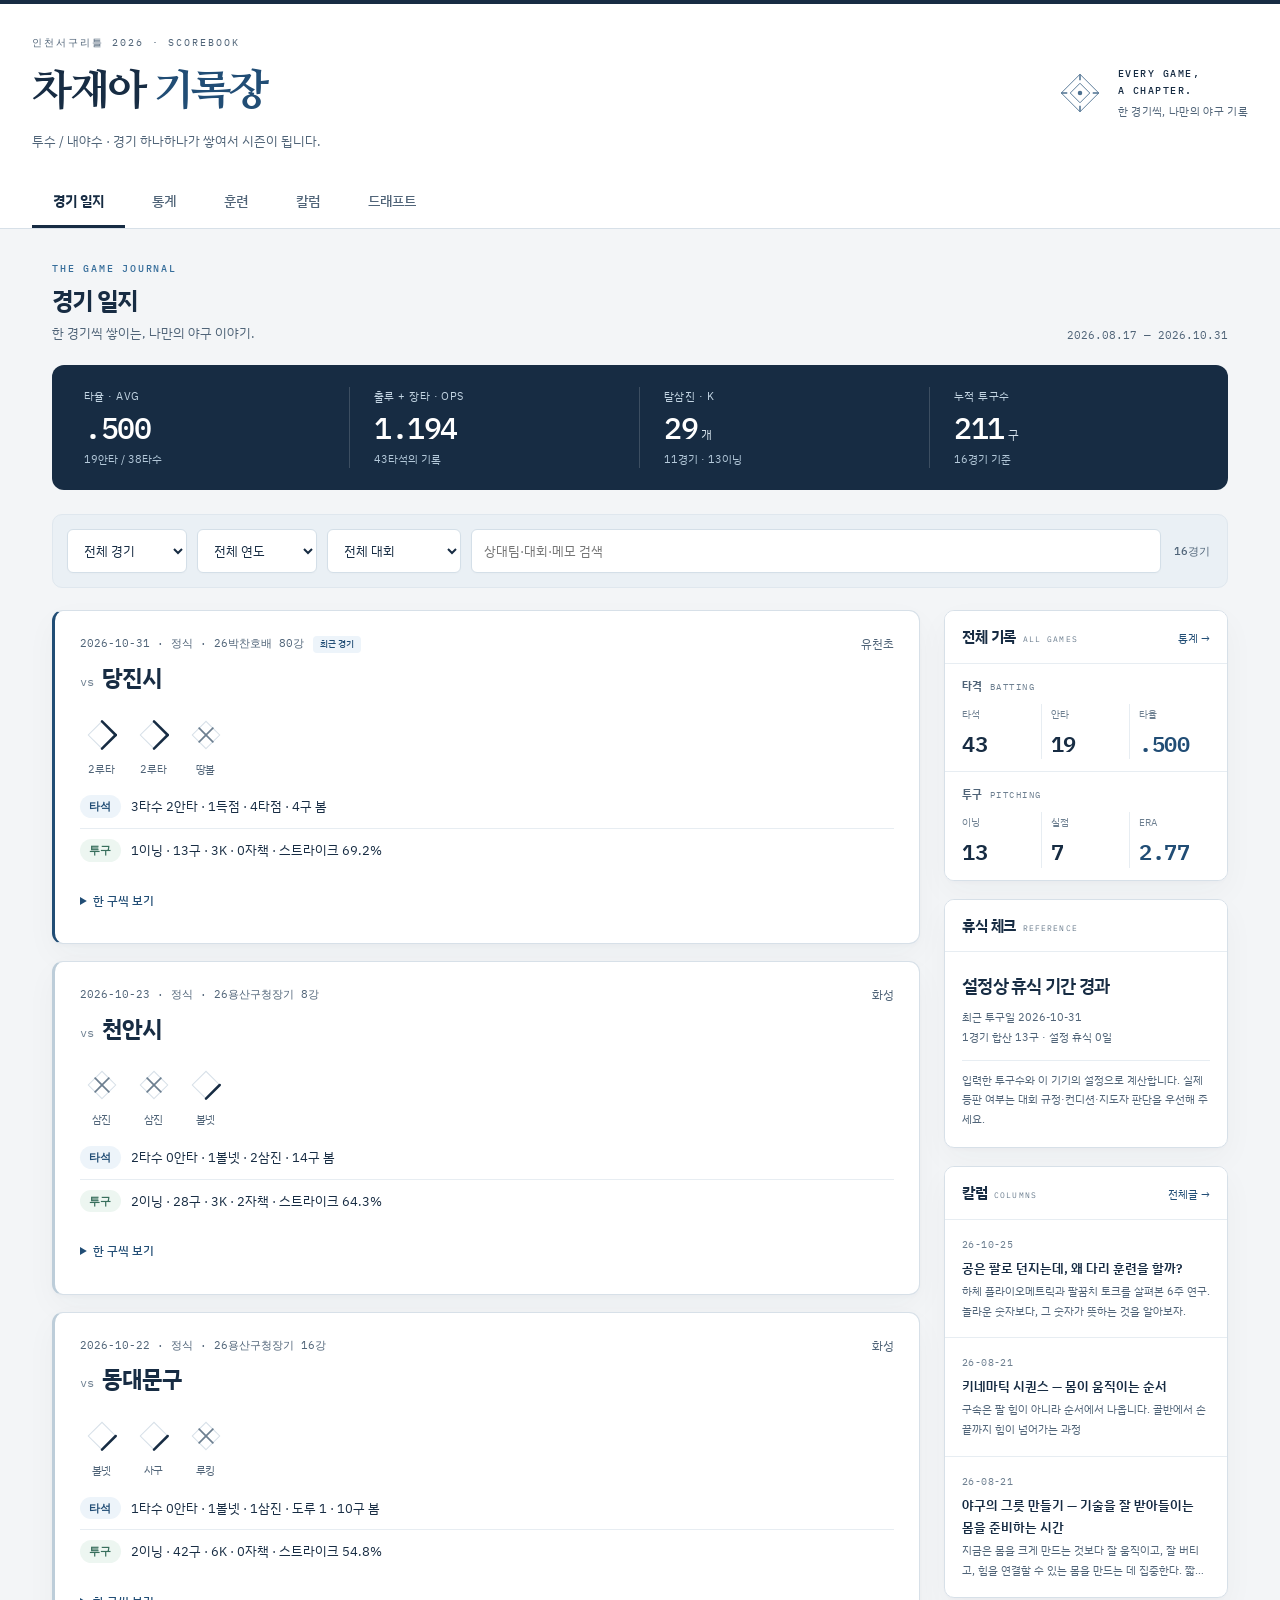
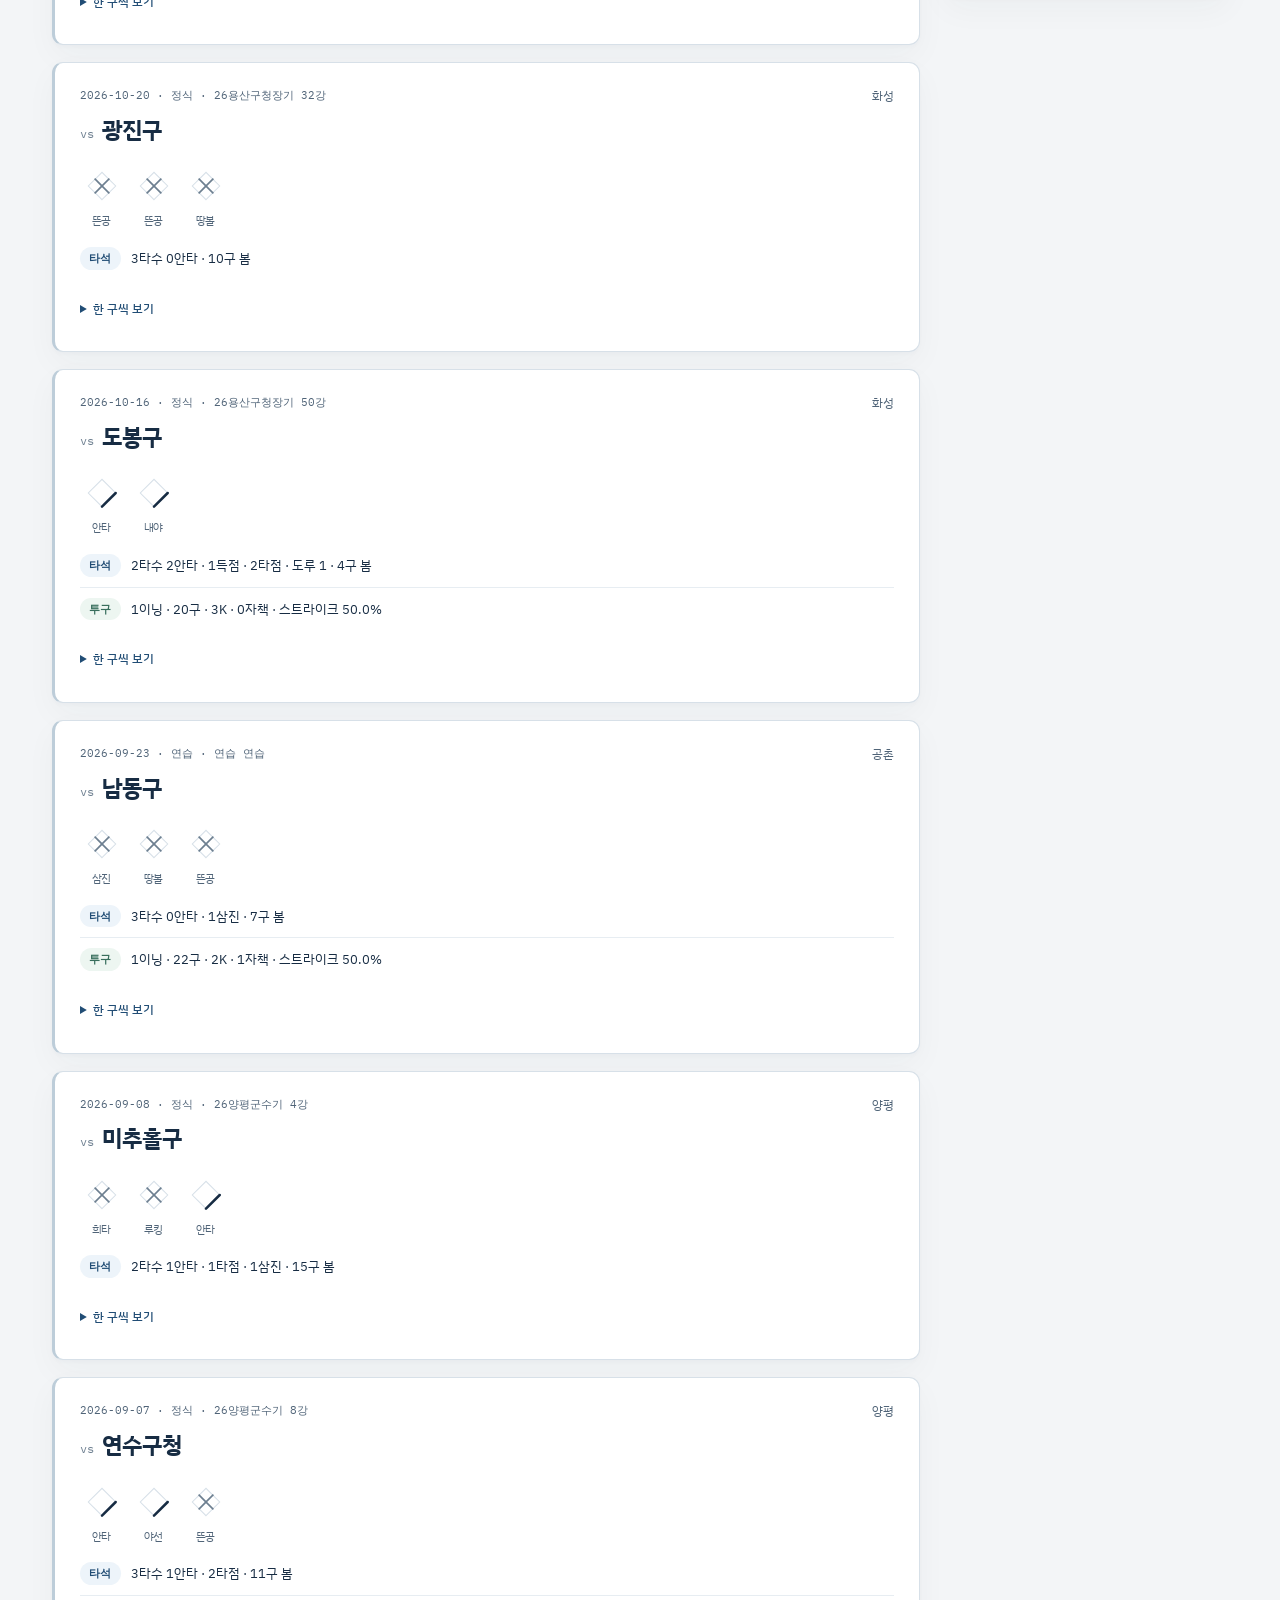
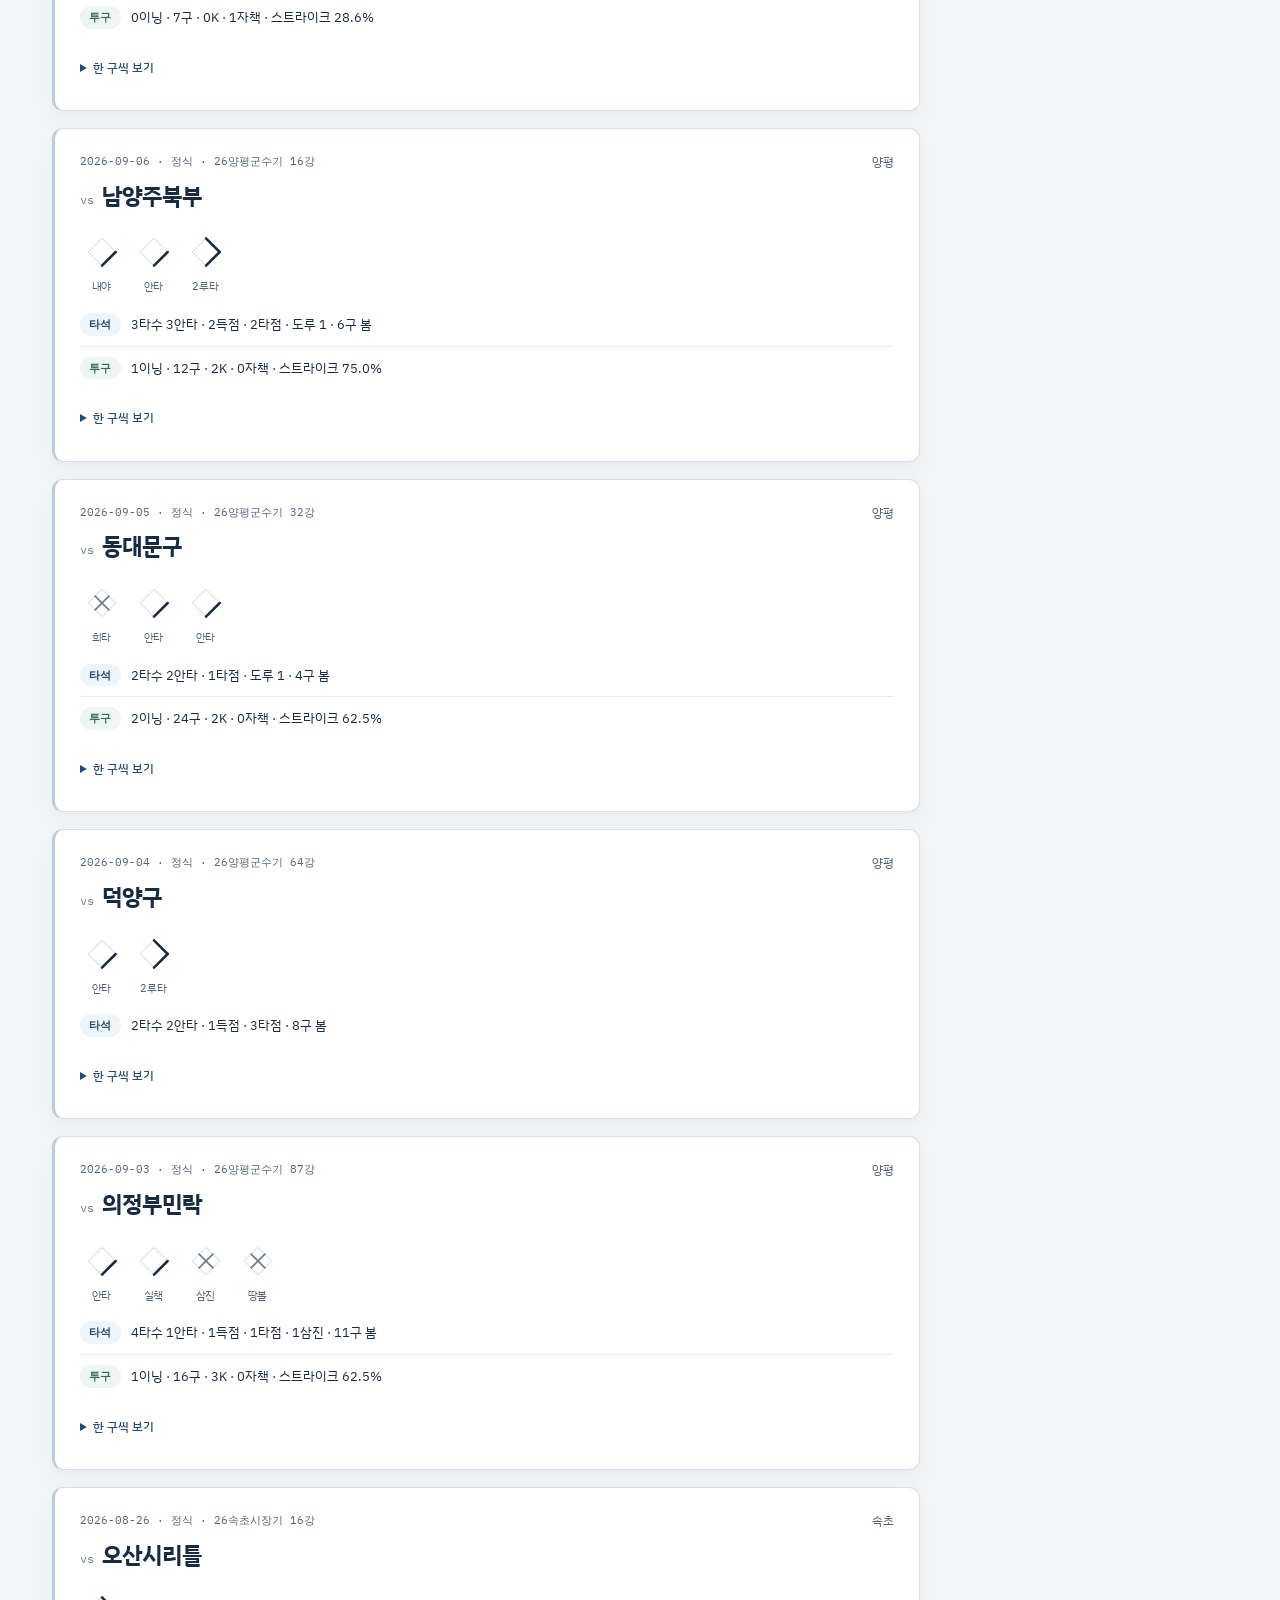
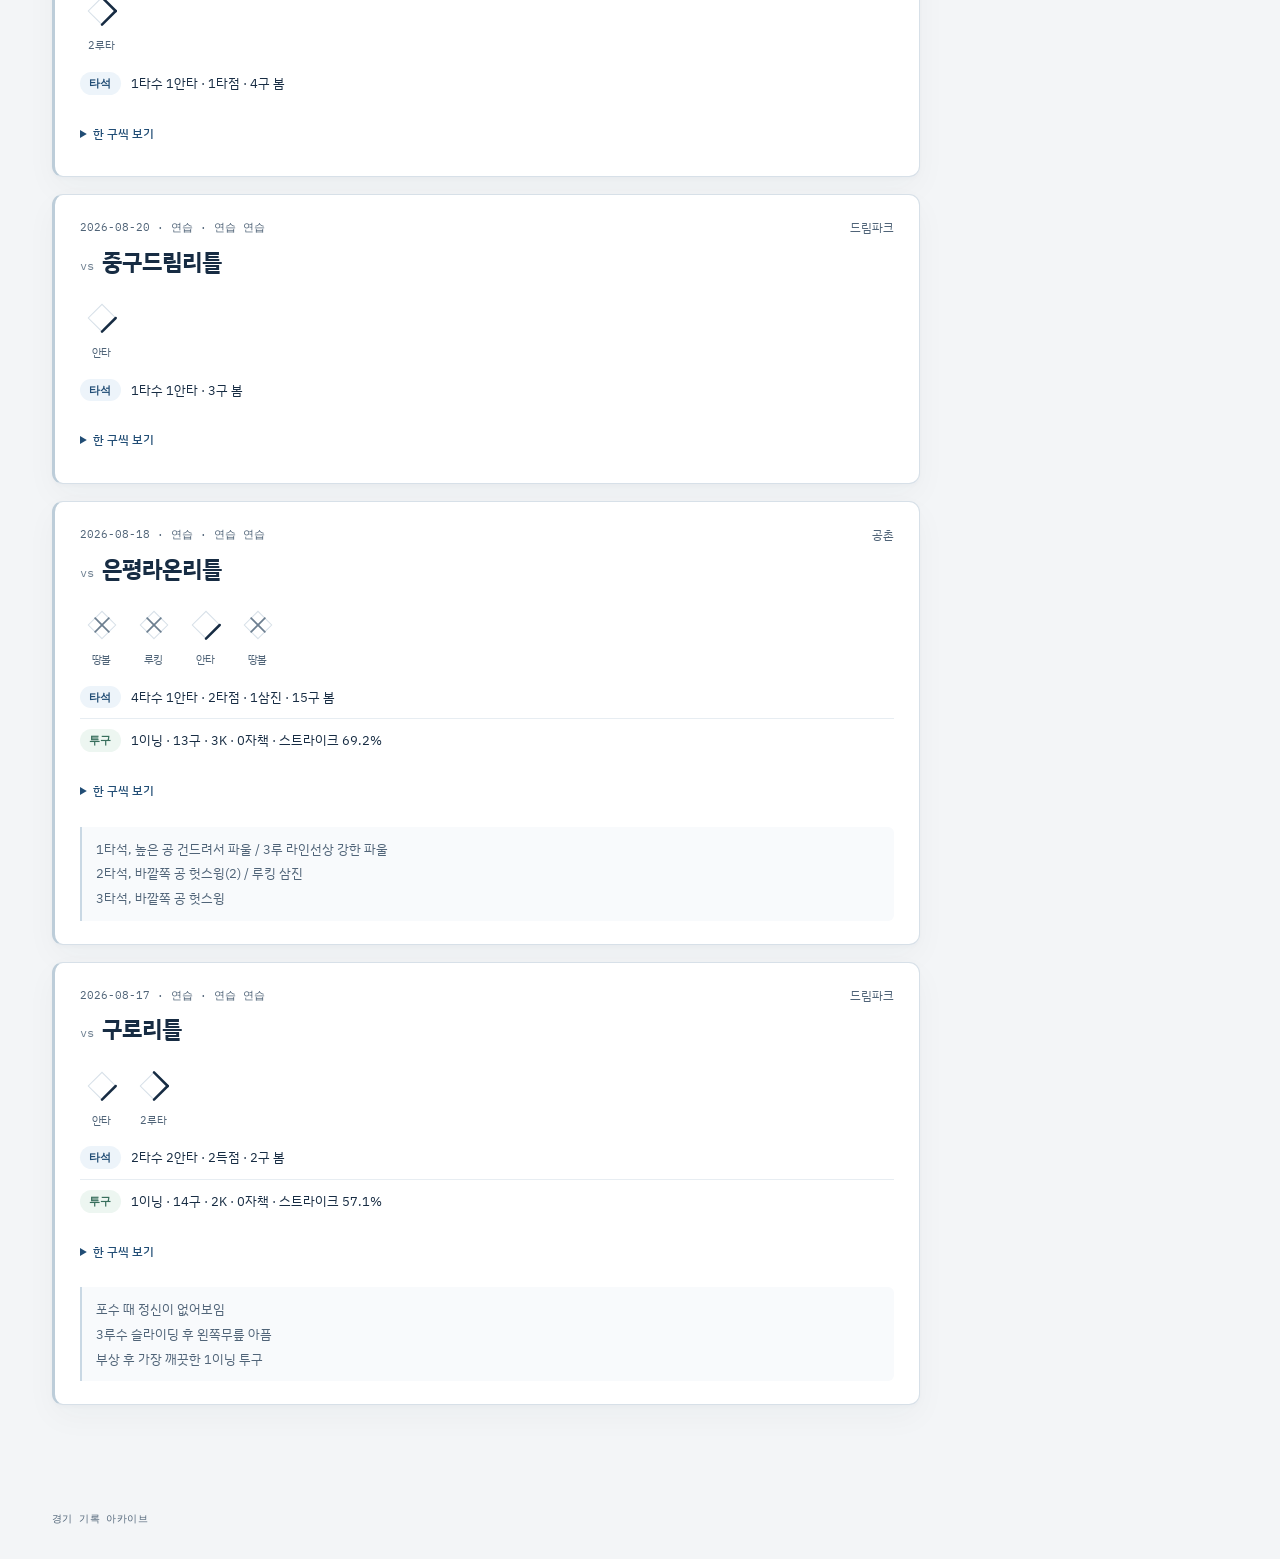
==== index.html @ 838a998a "Refine journal readability and correct baseball statistics Preserve existing records, domain, public" ====
<!DOCTYPE html>
<html lang="ko">
<head>
<meta name="robots" content="noindex, nofollow">
<meta charset="UTF-8">
<meta name="viewport" content="width=device-width, initial-scale=1">
<title>야구 기록장</title>
<link rel="preconnect" href="https://fonts.googleapis.com">
<link rel="preconnect" href="https://fonts.gstatic.com" crossorigin>
<link href="https://fonts.googleapis.com/css2?family=IBM+Plex+Mono:wght@400;500;600&family=IBM+Plex+Sans+KR:wght@300;400;500;600;700&family=Nanum+Myeongjo:wght@700;800&display=swap" rel="stylesheet">
<style>
:root{
  --paper:#EAEEF3;
  --card:#FFFFFF;
  --card-tint:#F6F8FB;
  --ink:#12253F;
  --ink-soft:#546679;
  --ink-faint:#8B9AAC;
  --rule:#C3CEDC;
  --rule-soft:#DFE6EE;
  --blue:#1D4E89;
  --blue-mid:#2E6FB7;
  --blue-soft:#E3ECF7;
  --sky:#4A90D9;
  --red:#B03A32;
  --red-soft:#F4E2E0;
  --field:#2F6B57;
  --field-soft:#E2EFEA;
  --amber:#9A6A12;
  --amber-soft:#F6EDDA;
  --shadow:0 1px 2px rgba(18,37,63,.05), 0 8px 24px rgba(18,37,63,.06);
  --mono:'IBM Plex Mono','SFMono-Regular',Consolas,monospace;
  --sans:'IBM Plex Sans KR',-apple-system,BlinkMacSystemFont,'Malgun Gothic',sans-serif;
  --serif:'Nanum Myeongjo',Georgia,serif;
}
*{box-sizing:border-box}
html,body{margin:0;padding:0}
body{
  background:var(--paper);
  background-image:linear-gradient(rgba(29,78,137,.05) 1px,transparent 1px),linear-gradient(90deg,rgba(29,78,137,.05) 1px,transparent 1px);
  background-size:30px 30px;
  color:var(--ink);
  font-family:var(--sans);
  font-size:15px;
  line-height:1.65;
  -webkit-text-size-adjust:100%;
}
a{color:var(--red)}

header{border-bottom:1px solid var(--rule);background:var(--card);padding:24px 20px 0;box-shadow:0 1px 0 rgba(18,37,63,.04)}
header::before{content:'';position:absolute;left:0;right:0;top:0;height:3px;background:linear-gradient(90deg,var(--blue) 0%,var(--sky) 45%,var(--field) 100%)}
header{position:relative}
.hwrap{max-width:1180px;margin:0 auto}
.eyebrow{font-family:var(--mono);font-size:11px;letter-spacing:.22em;text-transform:uppercase;color:var(--ink-faint);margin-bottom:6px}
h1{font-family:var(--serif);font-weight:800;font-size:31px;line-height:1.15;margin:0 0 3px;letter-spacing:-.02em;color:var(--ink)}
h1 em{font-style:normal;color:var(--blue-mid)}
.sub{color:var(--ink-soft);font-size:13.5px;margin:0 0 16px}
.badge{display:inline-block;font-family:var(--mono);font-size:10px;letter-spacing:.12em;padding:3px 9px;border-radius:99px;vertical-align:middle;margin-left:9px;background:var(--blue-soft);color:var(--blue);border:1px solid #C2D6EC;text-transform:uppercase;font-weight:600}

nav{display:flex;overflow-x:auto;scrollbar-width:none;-ms-overflow-style:none}
nav::-webkit-scrollbar{display:none}
nav button{
  appearance:none;background:none;border:none;border-bottom:3px solid transparent;
  font-family:var(--sans);font-size:14px;font-weight:500;color:var(--ink-soft);
  padding:11px 15px;cursor:pointer;white-space:nowrap;display:flex;align-items:baseline;gap:7px;
}
nav button .n{font-family:var(--mono);font-size:10.5px;color:var(--ink-faint)}
nav button:hover{color:var(--ink)}
nav button.on{color:var(--blue);font-weight:700;border-bottom-color:var(--blue)}
nav button.on .n{color:var(--blue)}
nav button:focus-visible{outline:2px solid var(--blue-mid);outline-offset:-3px}

main{max-width:1180px;margin:0 auto;padding:24px 20px 90px}

.panel{display:none}
.panel.on{display:block;animation:fade .22s ease}
@keyframes fade{from{opacity:0;transform:translateY(4px)}to{opacity:1;transform:none}}
.card{background:var(--card);border:1px solid var(--rule);border-radius:3px;padding:18px 18px 20px;margin-bottom:16px;box-shadow:var(--shadow)}
.card>h2{
  font-family:var(--sans);font-size:11.5px;font-weight:700;letter-spacing:.16em;text-transform:uppercase;
  color:var(--blue);margin:0 0 15px;padding-bottom:10px;border-bottom:1px solid var(--rule-soft);
  display:flex;justify-content:space-between;align-items:center;gap:10px;flex-wrap:wrap;
}
.card>h2 .hint{font-weight:400;letter-spacing:0;text-transform:none;font-size:12px;color:var(--ink-faint)}
h3.sec{font-size:14px;font-weight:600;margin:24px 0 10px}
h3.sec:first-child{margin-top:0}
h3.sec .q{font-weight:400;font-size:12.5px;color:var(--ink-faint)}
.muted{color:var(--ink-soft)}
.tiny{font-size:12px}

.grid{display:grid;gap:12px}
.g2{grid-template-columns:repeat(2,1fr)}
.g3{grid-template-columns:repeat(3,1fr)}
.g4{grid-template-columns:repeat(4,1fr)}
label{display:block;font-size:11.5px;font-weight:500;color:var(--ink-soft);margin-bottom:4px;letter-spacing:.02em}
input,select,textarea{width:100%;min-width:0;font-family:var(--sans);font-size:14px;color:var(--ink);background:#fff;border:1px solid var(--rule);border-radius:2px;padding:7px 9px}
input[type=number]{font-family:var(--mono)}
textarea{resize:vertical;min-height:70px;line-height:1.6}
input:focus,select:focus,textarea:focus{outline:2px solid var(--blue-mid);outline-offset:-1px;border-color:var(--blue-mid)}
button.btn{appearance:none;font-family:var(--sans);font-size:13.5px;font-weight:600;background:var(--blue);color:#fff;border:1px solid var(--blue);border-radius:3px;padding:9px 18px;cursor:pointer;transition:background .15s}
button.btn:hover{background:#163C6B}
button.btn.ghost{background:transparent;color:var(--ink);border-color:var(--rule)}
button.btn.ghost:hover{background:var(--blue-soft);border-color:var(--blue-mid);color:var(--blue)}
button.btn.danger{background:var(--red);border-color:var(--red)}
button.btn.sm{padding:6px 12px;font-size:12.5px}
button.btn:focus-visible{outline:2px solid var(--blue-mid);outline-offset:2px}
.row-actions{display:flex;gap:9px;flex-wrap:wrap;align-items:center}
.xbtn{appearance:none;background:none;border:1px solid var(--rule);border-radius:2px;color:var(--ink-faint);font-family:var(--mono);font-size:14px;line-height:1;width:30px;height:30px;cursor:pointer;flex:none}
.xbtn:hover{color:var(--red);border-color:var(--red)}

.rowset{display:flex;flex-direction:column;gap:11px}
.blk{background:#fff;border:1px solid var(--rule-soft);border-left:3px solid var(--rule);border-radius:2px;padding:12px 13px 13px}
.blk .bhead{display:flex;justify-content:space-between;align-items:center;gap:10px;margin-bottom:9px}
.blk .idx{font-family:var(--mono);font-size:12px;color:var(--blue);font-weight:600}
.blk .cnt{font-family:var(--mono);font-size:13px;font-weight:600;color:var(--ink);text-align:right}
.blk .cnt small{font-weight:400;color:var(--ink-faint);font-size:11px}

.pad{display:flex;flex-wrap:wrap;gap:5px;margin:0 0 10px}
.pad button{
  appearance:none;font-family:var(--sans);font-size:12.5px;font-weight:600;cursor:pointer;
  border:1px solid var(--rule);background:#fff;color:var(--ink);border-radius:2px;padding:8px 10px;flex:1 1 auto;min-width:58px;
}
.pad button:hover{border-color:var(--ink)}
.pad button[data-p="B"]{color:var(--ink-soft)}
.pad button[data-p="X"]{color:var(--red);border-color:var(--red-soft)}
.pad button[data-p="H"]{color:var(--field)}
.pad button.undo{flex:0 0 auto;min-width:46px;color:var(--ink-faint);font-weight:400}
.seqline{display:flex;flex-wrap:wrap;gap:4px;min-height:26px;align-items:center;margin-bottom:10px}
.pchip{font-family:var(--mono);font-size:11px;font-weight:600;padding:3px 7px;border-radius:2px;background:var(--rule-soft);color:var(--ink-soft);white-space:nowrap}
.pchip.s{background:var(--ink);color:#fff}
.pchip.f{background:var(--amber-soft);color:var(--amber)}
.pchip.x{background:var(--red);color:#fff}
.pchip.h{background:var(--field);color:#fff}
.seqline .none{font-size:12px;color:var(--ink-faint)}

.dline{display:flex;flex-wrap:wrap;gap:5px;align-items:flex-start}
.dcell{text-align:center;width:40px}
.dcell .lbl{font-family:var(--mono);font-size:9.5px;color:var(--ink-soft);margin-top:1px;letter-spacing:-.02em}
svg.dia{display:block;margin:0 auto}

.statgrid{display:grid;grid-template-columns:repeat(auto-fit,minmax(106px,1fr));gap:1px;background:var(--rule-soft);border:1px solid var(--rule-soft)}
.stat{background:var(--card);padding:11px 12px 12px}
.stat .k{font-family:var(--mono);font-size:10px;letter-spacing:.1em;color:var(--ink-faint);text-transform:uppercase}
.stat .v{font-family:var(--mono);font-size:22px;font-weight:600;line-height:1.25;margin-top:2px;letter-spacing:-.02em}
.stat .v.hi{color:var(--blue)}
.stat .d{font-size:11px;color:var(--ink-soft);line-height:1.4}

table{width:100%;border-collapse:collapse;font-size:13.5px}
th,td{padding:7px 9px;text-align:right;border-bottom:1px solid var(--rule-soft)}
th{font-size:11px;font-weight:600;letter-spacing:.06em;color:var(--ink-soft);text-transform:uppercase;border-bottom:1.5px solid var(--rule);white-space:nowrap}
th:first-child,td:first-child{text-align:left}
td.num{font-family:var(--mono)}
tbody tr:hover{background:#fff}
tbody tr.totrow{background:#EFF2EC;font-weight:600}
tbody tr.totrow:hover{background:#EFF2EC}
.scroll{overflow-x:auto;-webkit-overflow-scrolling:touch}

.logcard{background:var(--card);border:1px solid var(--rule);border-left:4px solid var(--ink);border-radius:3px;padding:15px 16px;margin-bottom:11px;box-shadow:var(--shadow)}
.logcard.win{border-left-color:var(--field)}
.logcard .vs{color:var(--ink)}
.logcard.loss{border-left-color:var(--red)}
.logcard .top{display:flex;justify-content:space-between;gap:12px;flex-wrap:wrap;align-items:baseline}
.logcard .dt{font-family:var(--mono);font-size:12px;color:var(--ink-soft);letter-spacing:.02em}
.logcard .vs{font-family:var(--serif);font-size:19px;font-weight:700;margin:2px 0 6px}
.logcard .score{font-family:var(--mono);font-size:13px;font-weight:600}
.chip{display:inline-block;font-size:11px;font-weight:600;padding:2px 8px;border-radius:2px;background:var(--rule-soft);color:var(--ink-soft);letter-spacing:.03em}
.chip.off{background:var(--ink);color:#fff}
.chip.red{background:var(--red-soft);color:var(--red)}
.linebox{font-family:var(--mono);font-size:12.5px;color:var(--ink);margin:8px 0 0}
.memo{font-size:13px;color:var(--ink-soft);border-left:2px solid var(--rule);padding-left:10px;margin-top:10px;white-space:pre-wrap}
.links{display:flex;gap:8px;flex-wrap:wrap;margin-top:10px}
.links a{font-size:12px;text-decoration:none;border:1px solid var(--rule);border-radius:2px;padding:4px 10px;color:var(--ink);background:#fff}
.links a:hover{border-color:var(--red);color:var(--red)}
.videowrap{position:relative;padding-top:56.25%;margin-top:11px;background:#000;border-radius:2px;overflow:hidden}
.videowrap iframe{position:absolute;inset:0;width:100%;height:100%;border:0}
details.seqdet{margin-top:9px}
details.seqdet summary{cursor:pointer;font-size:12.5px;color:var(--ink-soft);font-weight:500}
.seqrow{font-family:var(--mono);font-size:11.5px;color:var(--ink-soft);padding:4px 0;border-bottom:1px dotted var(--rule-soft);display:flex;gap:8px;flex-wrap:wrap;align-items:center}
.seqrow b{color:var(--ink);font-weight:600;min-width:52px}

.chartbox{background:var(--card);border:1px solid var(--rule-soft);border-radius:2px;padding:12px 6px 4px;overflow-x:auto}
svg.chart{display:block;min-width:520px;width:100%;height:auto}
.legend{display:flex;gap:14px;flex-wrap:wrap;font-size:11.5px;color:var(--ink-soft);padding:6px 10px 4px}
.legend i{display:inline-block;width:16px;height:2.5px;vertical-align:middle;margin-right:5px}

.empty{text-align:center;padding:44px 20px;color:var(--ink-soft);border:1px dashed var(--rule);border-radius:3px;background:var(--card)}
.empty b{display:block;font-family:var(--serif);font-size:17px;color:var(--ink);margin-bottom:5px}
.warn{background:var(--red-soft);border:1px solid var(--red);border-radius:2px;padding:11px 13px;font-size:13px;color:var(--ink);margin-bottom:16px}
.toast{position:fixed;left:50%;bottom:26px;transform:translateX(-50%) translateY(80px);background:var(--ink);color:#fff;padding:11px 20px;border-radius:2px;font-size:13.5px;box-shadow:0 6px 24px rgba(0,0,0,.22);opacity:0;transition:.25s;z-index:99;pointer-events:none;max-width:88vw}
.toast.on{opacity:1;transform:translateX(-50%) translateY(0)}
.filterbar{display:flex;gap:9px;flex-wrap:wrap;align-items:center;margin-bottom:14px}
.filterbar select,.filterbar input{width:auto;min-width:120px}
hr.rule{border:0;border-top:1px solid var(--rule-soft);margin:20px 0}
code{font-family:var(--mono);font-size:.92em;background:#EEF1EA;border:1px solid var(--rule-soft);border-radius:2px;padding:1px 5px}
footer{max-width:1180px;margin:0 auto;padding:0 20px 40px;font-size:11.5px;color:var(--ink-faint);font-family:var(--mono);letter-spacing:.04em}

@media (max-width:860px){
  .g3,.g4{grid-template-columns:repeat(2,1fr)}
  h1{font-size:24px}
  main{padding:18px 14px 80px}
  header{padding:18px 14px 0}
  footer{padding:0 14px 34px}
  .pad button{flex:1 1 30%;min-width:0;padding:9px 6px}
}
@media (max-width:520px){
  .g2{grid-template-columns:1fr}
}
@media (prefers-reduced-motion:reduce){*{animation:none!important;transition:none!important}}

/* ===== 통계 섹션 구분 ===== */
.sec-card{border-left:5px solid var(--blue);position:relative;padding-top:0}
.sec-card.bat{border-left-color:var(--blue)}
.sec-card.pit{border-left-color:var(--field)}
.sec-card.def{border-left-color:var(--amber)}
.sec-card.team{border-left-color:var(--ink-soft)}
.sec-card.split{border-left-color:var(--sky)}
.sechead{
  display:flex;align-items:baseline;gap:12px;flex-wrap:wrap;
  margin:0 -18px 16px;padding:15px 18px 13px;
  background:var(--card-tint);border-bottom:1px solid var(--rule-soft);
  border-radius:0;
}
.sechead .ttl{font-family:var(--serif);font-size:20px;font-weight:800;letter-spacing:-.01em;line-height:1.2}
.sec-card.bat .sechead .ttl{color:var(--blue)}
.sec-card.pit .sechead .ttl{color:var(--field)}
.sec-card.def .sechead .ttl{color:var(--amber)}
.sec-card.team .sechead .ttl{color:var(--ink)}
.sec-card.split .sechead .ttl{color:var(--blue)}
.sechead .en{font-family:var(--mono);font-size:10px;letter-spacing:.2em;text-transform:uppercase;color:var(--ink-faint)}
.sechead .meta{margin-left:auto;font-family:var(--mono);font-size:11.5px;color:var(--ink-soft)}
.statgrid{border-radius:3px;overflow:hidden}
.stat{transition:background .15s}
.stat:hover{background:#fff}
.card{border-radius:4px}
.logcard{border-radius:4px}
table thead th{background:var(--card-tint)}
tbody tr.totrow{background:var(--blue-soft)}
tbody tr.totrow:hover{background:var(--blue-soft)}
.chip.off{background:var(--blue);color:#fff}
.pchip.s{background:var(--blue);color:#fff}
.pchip.x{background:var(--sky);color:#fff}
.pad button[data-p="X"]{color:var(--sky);border-color:#BBD6EF}
.logcard{border-left-color:var(--blue)}
.filterbar select,.filterbar input{background:#fff}


.livesum{
  margin-top:12px;padding:11px 14px;background:var(--blue-soft);border:1px solid #C2D6EC;border-radius:3px;
  font-family:var(--mono);font-size:12.5px;color:var(--blue);display:flex;flex-wrap:wrap;gap:14px;align-items:baseline;
}
.livesum b{font-weight:600;font-size:15px;letter-spacing:-.02em}
.livesum .lab{font-family:var(--sans);font-size:11px;color:var(--ink-soft);letter-spacing:.06em}
.livesum:empty{display:none}


.diffbox{
  background:var(--amber-soft);border:1px solid #E0C68A;border-radius:3px;
  padding:12px 14px;font-size:13.5px;color:#5C4300;margin:12px 0 0;line-height:1.7;
}
.diffbox b{color:var(--amber)}
.diffbox.ok{background:var(--field-soft);border-color:#B9D6C9;color:#24503F}
.diffbox.ok b{color:var(--field)}


#syncbar{margin:2px 0 6px;min-height:0}
.syncchip{
  display:inline-flex;align-items:center;gap:7px;font-family:var(--mono);font-size:11px;
  padding:4px 10px;border-radius:99px;border:1px solid var(--rule);background:#fff;color:var(--ink-soft);
  letter-spacing:.03em;cursor:pointer;
}
.syncchip .dot{width:7px;height:7px;border-radius:50%;background:var(--ink-faint);flex:none}
.syncchip.ok{border-color:#B9D6C9;background:var(--field-soft);color:#24503F}
.syncchip.ok .dot{background:var(--field)}
.syncchip.pending{border-color:#E0C68A;background:var(--amber-soft);color:#5C4300}
.syncchip.pending .dot{background:var(--amber);animation:pulse 1.2s infinite}
.syncchip.err{border-color:#E3BDB9;background:var(--red-soft);color:#7A2620}
.syncchip.err .dot{background:var(--red)}
@keyframes pulse{0%,100%{opacity:1}50%{opacity:.35}}
.cfgrow{display:grid;grid-template-columns:1fr 1fr;gap:12px}
@media(max-width:520px){.cfgrow{grid-template-columns:1fr}}


/* ===== 칼럼 ===== */
.postcard{
  background:var(--card);border:1px solid var(--rule);border-left:4px solid var(--sky);
  border-radius:4px;padding:18px 20px 20px;margin-bottom:13px;box-shadow:var(--shadow);
}
.postcard.draft{border-left-color:var(--amber);background:#FDFCF8}
.postmeta{display:flex;gap:9px;align-items:center;flex-wrap:wrap;font-family:var(--mono);font-size:11px;color:var(--ink-faint);letter-spacing:.04em}
.catchip{
  display:inline-block;font-family:var(--sans);font-size:11px;font-weight:600;letter-spacing:.02em;
  padding:2px 9px;border-radius:99px;background:var(--blue-soft);color:var(--blue);border:1px solid #C2D6EC;
}
.catchip.series{background:var(--field-soft);color:var(--field);border-color:#B9D6C9}
.catchip.draft{background:var(--amber-soft);color:var(--amber);border-color:#E0C68A}
.posttitle{font-family:var(--serif);font-size:22px;font-weight:800;line-height:1.35;margin:8px 0 6px;letter-spacing:-.01em;color:var(--ink)}
.postlead{color:var(--ink-soft);font-size:14px;margin:0}
.postcard .acts{display:flex;gap:8px;flex-wrap:wrap;margin-top:12px}
.postcard .acts a{font-size:12px;text-decoration:none;border:1px solid var(--rule);border-radius:2px;padding:4px 11px;color:var(--ink);background:#fff;cursor:pointer}
.postcard .acts a:hover{border-color:var(--blue-mid);color:var(--blue)}

.postbody{margin-top:16px;padding-top:16px;border-top:1px solid var(--rule-soft);font-size:15.5px;line-height:1.95;color:var(--ink)}
.postbody h3{font-family:var(--serif);font-size:19px;font-weight:800;margin:28px 0 10px;color:var(--blue);line-height:1.4}
.postbody h4{font-size:15.5px;font-weight:700;margin:22px 0 8px;color:var(--ink)}
.postbody p{margin:0 0 14px}
.postbody ul,.postbody ol{margin:0 0 14px;padding-left:22px}
.postbody li{margin-bottom:7px}
.postbody strong{color:var(--blue);font-weight:600}
.postbody em{font-style:normal;background:linear-gradient(transparent 62%, var(--blue-soft) 62%)}
.postbody blockquote{
  margin:16px 0;padding:12px 16px;background:var(--card-tint);
  border-left:3px solid var(--sky);border-radius:0 2px 2px 0;color:var(--ink-soft);font-size:14.5px;
}
.postbody blockquote p:last-child{margin:0}
.postbody hr{border:0;border-top:1px solid var(--rule);margin:26px 0}
.postbody img{max-width:100%;border:1px solid var(--rule);border-radius:3px;margin:8px 0}
.postbody code{font-family:var(--mono);font-size:.9em;background:var(--card-tint);border:1px solid var(--rule-soft);border-radius:2px;padding:1px 5px}
.postbody a{color:var(--blue-mid)}
.postnav{display:flex;gap:8px;flex-wrap:wrap;margin-top:18px;padding-top:14px;border-top:1px solid var(--rule-soft)}
.postnav a{font-size:12.5px;text-decoration:none;color:var(--blue);border:1px solid var(--rule);border-radius:2px;padding:5px 11px;background:#fff;cursor:pointer}
.postnav a:hover{border-color:var(--blue-mid)}


/* ===== 첫 화면 사이드바 ===== */
.withside{display:grid;grid-template-columns:minmax(0,1fr) 300px;gap:22px;align-items:start}
@media (max-width:900px){ .withside{grid-template-columns:1fr;gap:16px} }
aside#sidebar{position:sticky;top:16px}
@media (max-width:900px){ aside#sidebar{position:static} }
.sidebox{background:var(--card);border:1px solid var(--rule);border-radius:4px;box-shadow:var(--shadow);margin-bottom:14px;overflow:hidden}
.sidebox > .sh{
  display:flex;align-items:baseline;gap:8px;padding:12px 15px 10px;
  background:var(--card-tint);border-bottom:1px solid var(--rule-soft);
}
.sidebox > .sh .t{font-family:var(--serif);font-size:16px;font-weight:800;color:var(--blue);letter-spacing:-.01em}
.sidebox > .sh .e{font-family:var(--mono);font-size:9.5px;letter-spacing:.18em;text-transform:uppercase;color:var(--ink-faint)}
.sidebox > .sh .more{margin-left:auto;font-size:11.5px;color:var(--ink-soft);cursor:pointer;text-decoration:none}
.sidebox > .sh .more:hover{color:var(--blue)}
.sideitem{display:block;padding:13px 15px;border-bottom:1px solid var(--rule);cursor:pointer;text-decoration:none;color:inherit;transition:background .15s}
.sideitem:last-child{border-bottom:0}
.sideitem:hover{background:var(--blue-soft)}
.sideitem .tag{display:flex;gap:6px;align-items:center;flex-wrap:wrap;margin-bottom:4px}
.sideitem .tt{font-weight:600;font-size:14px;line-height:1.45;color:var(--ink);display:block;margin-bottom:3px}
.sideitem .ex{font-size:12.5px;color:var(--ink-soft);line-height:1.6}
.sideitem .dt{font-family:var(--mono);font-size:10px;color:var(--ink-faint);letter-spacing:.04em}
.minichip{font-size:10px;font-weight:600;padding:1px 7px;border-radius:99px;background:var(--blue-soft);color:var(--blue);border:1px solid #C2D6EC}
.minichip.series{background:var(--field-soft);color:var(--field);border-color:#B9D6C9}
.minichip.draft{background:var(--amber-soft);color:var(--amber);border-color:#E0C68A}
.sidestat{display:grid;grid-template-columns:1fr 1fr;gap:1px;background:var(--rule-soft)}
.sidestat div{background:var(--card);padding:10px 12px}
.sidestat .k{font-family:var(--mono);font-size:9.5px;letter-spacing:.1em;color:var(--ink-faint);text-transform:uppercase}
.sidestat .v{font-family:var(--mono);font-size:18px;font-weight:600;color:var(--ink);letter-spacing:-.02em}
.sidestat .v.hi{color:var(--blue)}
.postbody.raw{font-size:15.5px}
.postbody.raw > :first-child{margin-top:0}


.sideline{border-bottom:1px solid var(--rule-soft)}
.sideline:last-child{border-bottom:0}
.sideline .lb{
  padding:9px 15px 5px;font-family:var(--sans);font-size:12px;font-weight:700;color:var(--ink);
}
.sideline .lb span{font-family:var(--mono);font-size:9px;letter-spacing:.16em;text-transform:uppercase;color:var(--ink-faint);font-weight:400;margin-left:5px}
.sidestat3{display:grid;grid-template-columns:repeat(3,1fr);gap:1px;background:var(--rule-soft);border-top:1px solid var(--rule-soft)}
.sidestat3 > div{background:var(--card);padding:9px 12px 11px}
.sidestat3 .k{font-family:var(--mono);font-size:9.5px;letter-spacing:.1em;color:var(--ink-faint);text-transform:uppercase}
.sidestat3 .v{font-family:var(--mono);font-size:18px;font-weight:600;color:var(--ink);letter-spacing:-.02em;line-height:1.3}
.sidestat3 .v.hi{color:var(--blue)}


/* 칼럼 목록·읽기 */
.postcard[data-open]{cursor:pointer;transition:border-color .15s, transform .15s}
.postcard[data-open]:hover{border-color:#9FB4C8;transform:translateY(-1px)}
.postmeta .pnum{
  display:inline-flex;align-items:center;justify-content:center;min-width:20px;height:20px;
  border-radius:99px;background:var(--ink);color:#fff;font-size:10px;font-weight:600;margin-right:7px;padding:0 5px;
}
.postcard.reading{border-left-width:5px;padding:24px 24px 26px}
.posttitle.big{font-size:26px;line-height:1.35;margin:10px 0 10px}
@media(max-width:640px){ .posttitle.big{font-size:21px} .postcard.reading{padding:18px 16px 20px} }
.readtop{display:flex;gap:9px;flex-wrap:wrap;align-items:center;margin-bottom:12px}
.backbtn{
  display:inline-block;font-size:13px;font-weight:600;text-decoration:none;cursor:pointer;
  background:#fff;border:1px solid var(--rule);border-radius:99px;padding:7px 15px;color:var(--ink);
}
.backbtn:hover{border-color:var(--blue-mid);color:var(--blue);background:var(--blue-soft)}
.pager{display:flex;align-items:center;gap:12px;justify-content:center;margin:18px 0 4px}
.pager a{
  font-size:13px;font-weight:600;text-decoration:none;cursor:pointer;color:var(--ink);
  background:var(--card);border:1px solid var(--rule);border-radius:99px;padding:7px 16px;
}
.pager a:hover{border-color:var(--blue-mid);color:var(--blue)}
.pager a.off{opacity:.35;pointer-events:none}
.pager .pinfo{font-family:var(--mono);font-size:12px;color:var(--ink-soft);letter-spacing:.06em}


.pcwarn{margin-top:10px;padding:10px 12px;border-radius:3px;border:1px solid var(--rule);background:#fff}
.pcwarn .pcbar{height:6px;background:var(--rule-soft);border-radius:99px;overflow:hidden;margin-bottom:7px}
.pcwarn .pcbar span{display:block;height:100%;background:var(--field);border-radius:99px;transition:width .3s}
.pcwarn.near{border-color:#E0C68A;background:var(--amber-soft)}
.pcwarn.near .pcbar span{background:var(--amber)}
.pcwarn.over{border-color:var(--red);background:var(--red-soft)}
.pcwarn.over .pcbar span{background:var(--red)}
.pcwarn .pctxt{font-size:13px;color:var(--ink)}
.restbox{padding:12px 15px;font-size:13.5px;line-height:1.7}
.restbox .big{font-family:var(--mono);font-size:19px;font-weight:600;color:var(--field)}
.restbox .big.wait{color:var(--red)}
.restbox .sm{font-size:12px;color:var(--ink-soft);margin-top:3px}


.linebox{margin:11px 0 0}
.gline{display:flex;gap:9px;align-items:baseline;padding:7px 0;border-top:1px solid var(--rule-soft)}
.gline:first-child{border-top:0;padding-top:2px}
.gline .gl{
  flex:none;font-size:11px;font-weight:700;letter-spacing:.04em;padding:2px 9px;border-radius:99px;
  background:var(--blue-soft);color:var(--blue);border:1px solid #C2D6EC;
}
.gline.pit .gl{background:var(--field-soft);color:var(--field);border-color:#B9D6C9}
.gline .gv{font-family:var(--mono);font-size:12.5px;color:var(--ink);line-height:1.75}


/* ===== 표 가독성 (모바일) ===== */
.scroll{position:relative}
.scroll table{min-width:560px}
.scroll th:first-child,.scroll td:first-child{
  white-space:nowrap;position:sticky;left:0;z-index:1;
  background:var(--card);
  box-shadow:1px 0 0 var(--rule-soft);
}
.scroll thead th:first-child{background:var(--card-tint);z-index:2}
.scroll tbody tr.totrow td:first-child{background:var(--blue-soft)}
.scroll tbody tr:hover td:first-child{background:#fff}
.scroll td,.scroll th{white-space:nowrap}
.scrollhint{
  font-family:var(--mono);font-size:10.5px;color:var(--ink-faint);letter-spacing:.06em;
  text-align:right;padding:0 2px 5px;display:none;
}
@media (max-width:760px){
  .scrollhint{display:block}
  .scroll th,.scroll td{padding:8px 9px;font-size:12.5px}
  .scroll th{font-size:10.5px}
  .scroll table{min-width:600px}
}


.sec-card.adv{border-left-color:var(--sky)}
.sec-card.adv .sechead .ttl{color:var(--blue-mid)}


nav .navlink{
  display:flex;align-items:baseline;gap:5px;
  font-family:var(--sans);font-size:14px;font-weight:500;color:var(--ink-soft);
  padding:11px 15px;white-space:nowrap;text-decoration:none;
  border-bottom:3px solid transparent;
}
nav .navlink:hover{color:var(--blue);border-bottom-color:var(--rule)}
nav .navlink::after{content:'↗';font-size:10px;color:var(--ink-faint);position:relative;top:-1px}
nav .navlink:hover::after{color:var(--blue)}
nav .navlink:focus-visible{outline:2px solid var(--blue-mid);outline-offset:-3px}


.kd{--ink:#1b2230;--muted:#646c7a;--line:#e2e5eb;--soft:#f4f6f9;--red:#d0342c;--pitch:#1D4E89;--field:#2e7d5b;--pass:#b9bec8;
  font-family:"Pretendard","Apple SD Gothic Neo","Malgun Gothic","Noto Sans KR",system-ui,sans-serif;
  color:var(--ink);background:#fff;line-height:1.9;font-size:16.5px;-webkit-text-size-adjust:100%;margin:0}
.kd *{box-sizing:border-box}
.kd .bar{height:6px;background:var(--red)}
.kd .wrap{max-width:1080px;margin:0 auto;padding:0 20px}
.kd .prose{max-width:720px}
.kd a{color:var(--pitch)}
.kd .kw{color:var(--red);font-weight:700}
.kd header{padding:48px 0 28px;border-bottom:1px solid var(--line)}
.kd .sitenav{display:flex;gap:4px;font-size:14.5px}
.kd .sitenav a{text-decoration:none;color:var(--muted);padding:4px 12px;border-radius:999px;border:1px solid var(--line)}
.kd .sitenav a[aria-current="page"]{background:var(--pitch);color:#fff;border-color:var(--pitch);font-weight:700}
.kd .sitenav a:focus-visible{outline:3px solid var(--red);outline-offset:2px}
.kd .back{font-size:14px;color:var(--muted);text-decoration:none}
.kd .back:hover{text-decoration:underline}
.kd h1{font-size:clamp(28px,4.4vw,42px);line-height:1.3;letter-spacing:-.02em;margin:14px 0 12px;font-weight:800}
.kd .lede{color:#3a4252;margin:0 0 22px;max-width:680px}
.kd .meta{font-size:14px;color:var(--muted)}
.kd .legend{display:flex;gap:18px;font-size:13.5px;color:var(--muted);flex-wrap:wrap}
.kd .legend i{display:inline-block;width:10px;height:10px;border-radius:50%;margin-right:6px;vertical-align:0}
.kd section{padding:44px 0;border-bottom:1px solid var(--line)}
.kd .chap{display:inline-block;font-size:13px;font-weight:700;color:#fff;background:var(--ink);padding:2px 10px;border-radius:3px}
.kd h2{font-size:clamp(22px,3vw,28px);line-height:1.4;margin:10px 0 14px;letter-spacing:-.01em}
.kd h3{font-size:18px;margin:28px 0 6px}
.kd p{margin:0 0 14px}
.kd .note{background:var(--soft);border-left:4px solid var(--red);padding:14px 18px;margin:20px 0;font-size:15.5px;max-width:720px}
.kd .note b{display:block;margin-bottom:2px}
/* board */
.kd .controls{display:flex;flex-wrap:wrap;gap:8px;align-items:center;margin:18px 0 14px}
.kd .seg button{font:inherit;font-size:14px;border:1px solid var(--line);background:#fff;color:var(--ink);padding:5px 14px;cursor:pointer}
.kd .seg button:first-child{border-radius:6px 0 0 6px}
.kd .seg button:last-child{border-radius:0 6px 6px 0}
.kd .seg button+button{margin-left:-1px}
.kd .seg button[aria-pressed="true"]{background:var(--ink);color:#fff;border-color:var(--ink)}
.kd select{font:inherit;font-size:14px;padding:5px 10px;border:1px solid var(--line);border-radius:6px;background:#fff}
.kd button:focus-visible,.kd select:focus-visible{outline:3px solid var(--red);outline-offset:2px}
.kd .scroll{overflow-x:auto;border:1px solid var(--line);border-radius:8px}
.kd table.board{border-collapse:collapse;width:100%;min-width:880px;font-size:14px;line-height:1.5}
.kd .board th{background:var(--soft);font-weight:700;text-align:left;padding:10px;border-bottom:1px solid var(--line);position:sticky;top:0}
.kd .board td{vertical-align:top;padding:8px;border-bottom:1px solid var(--line);border-left:1px solid var(--line)}
.kd .board td.team{border-left:0;font-weight:800;white-space:nowrap;padding-left:12px;width:62px}
.kd .pick{display:grid;grid-template-columns:22px 1fr;gap:6px;padding:3px 4px;border-radius:4px;transition:opacity .15s}
.kd .pick+.pick{margin-top:2px}
.kd .rd{font-size:11px;font-weight:700;color:#fff;border-radius:3px;text-align:center;height:18px;line-height:18px;margin-top:2px}
.kd .pick.p .rd{background:var(--pitch)}
.kd .pick.f .rd{background:var(--field)}
.kd .pick.x .rd{background:var(--pass)}
.kd .pick .nm{font-weight:700}
.kd .pick .sc{color:var(--muted);font-size:12.5px}
.kd .pick.x .nm{font-weight:400;color:var(--muted)}
.kd .tag{font-size:11px;color:var(--red);font-weight:700;margin-left:3px}
.kd .pick.dim{opacity:.18}
.kd .pick.hit{background:#fdecea}
/* charts */
.kd .grid2{display:grid;grid-template-columns:1fr 1fr;gap:28px;margin-top:10px}
.kd figure{margin:0}
.kd figcaption{font-size:14px;color:var(--muted);margin-top:6px;line-height:1.6}
.kd svg text{font-family:inherit}
/* teams */
.kd .teams{list-style:none;margin:10px 0 0;padding:0}
.kd .teams li{display:grid;grid-template-columns:70px 170px 1fr;gap:18px;padding:16px 0;border-top:1px solid var(--line);align-items:start}
.kd .teams li:first-child{border-top:0}
.kd .teams .tn{font-weight:800;font-size:18px}
.kd .split{display:flex;height:12px;border-radius:6px;overflow:hidden;margin-top:9px;background:var(--soft)}
.kd .split span{display:block;height:100%}
.kd .splitlbl{font-size:12.5px;color:var(--muted);margin-top:4px;font-variant-numeric:tabular-nums}
.kd .teams p{margin:0;font-size:15.5px}
/* routes table */
.kd table.route{border-collapse:collapse;width:100%;min-width:760px;font-size:14px;line-height:1.55}
.kd .route th,.kd .route td{padding:7px 10px;border-bottom:1px solid var(--line);text-align:left;vertical-align:top}
.kd .route th{background:var(--soft)}
.kd .route td:first-child{font-variant-numeric:tabular-nums;color:var(--muted);white-space:nowrap}
.kd .route .little{color:var(--field);font-size:12.5px}
.kd footer{padding:32px 0 60px;font-size:14px;color:var(--muted);line-height:1.8}
@media (max-width:760px){
  .kd .grid2{grid-template-columns:1fr}
  .kd .teams li{grid-template-columns:1fr;gap:4px}
}
@media (prefers-reduced-motion:reduce){.kd .pick{transition:none}}

/* ===== 추가 장 스타일 ===== */
.kd h3.sub{font-size:17.5px;font-weight:700;margin:32px 0 10px}
.kd .rules{display:grid;gap:14px;margin:22px 0 8px;max-width:820px}
.kd .rule{display:flex;gap:14px;align-items:flex-start;background:var(--soft);border-radius:6px;padding:16px 18px}
.kd .rn{font-family:ui-monospace,Menlo,monospace;font-size:13px;font-weight:700;color:#fff;background:var(--pitch);border-radius:4px;padding:3px 8px;flex:none;margin-top:3px}
.kd .rb b{display:block;font-size:16px;margin-bottom:3px}
.kd .rb p{margin:0;font-size:15.5px;color:#39414f}
.kd table.ord{border-collapse:collapse;width:100%;min-width:560px;font-size:14.5px}
.kd table.ord th{background:var(--soft);text-align:left;padding:10px 12px;border-bottom:2px solid var(--line);white-space:nowrap}
.kd table.ord td{padding:10px 12px;border-bottom:1px solid var(--line)}
.kd table.ord td.kw2{color:var(--red);font-weight:700}
.kd figure.wide{margin:22px 0;max-width:820px}
.kd figure.wide svg{display:block;width:100%;height:auto}
.kd .stack{display:flex;flex-direction:column;gap:7px}
.kd .srow{display:grid;grid-template-columns:62px 1fr 48px;gap:10px;align-items:center}
.kd .sname{font-size:14px;font-weight:700;text-align:right}
.kd .sbar{height:20px;background:#8fa9c6;border-radius:3px;display:block}
.kd .snum{font-family:ui-monospace,Menlo,monospace;font-size:13px;color:var(--muted)}
.kd .regions{display:grid;grid-template-columns:repeat(5,1fr);gap:1px;background:var(--line);border:1px solid var(--line);border-radius:6px;overflow:hidden;margin:20px 0;max-width:820px}
.kd .reg{background:#fff;padding:14px 12px 16px;text-align:center}
.kd .rv{font-family:ui-monospace,Menlo,monospace;font-size:26px;font-weight:700;color:var(--pitch);line-height:1.2}
.kd .rv span{font-size:14px;color:var(--muted)}
.kd .rl{font-size:14px;font-weight:700;margin-top:2px}
.kd .rm{font-size:12px;color:var(--muted);margin-top:2px}
.kd .reads{display:grid;gap:14px;margin:22px 0;max-width:820px}
.kd .read{border-left:3px solid var(--line);padding:2px 0 2px 16px}
.kd .rq{font-weight:700;font-size:16px;margin-bottom:4px}
.kd .read p{margin:0;font-size:15.5px;color:#39414f}
@media(max-width:700px){
  .kd .regions{grid-template-columns:repeat(3,1fr)}
  .kd .rule{flex-direction:column;gap:8px}
}






/* ===== 순위별 보드 ===== */
.kd .board td.team.slot{font-family:var(--mono);font-size:15px;text-align:center;width:54px}
.kd .board td.team.slot span{display:block;font-family:var(--sans);font-size:10px;font-weight:400;color:var(--ink-faint)}
.kd .tm2{font-size:12px;font-weight:700;color:var(--blue);background:var(--blue-soft);border:1px solid #C2D6EC;border-radius:99px;padding:1px 7px;white-space:nowrap}
.kd .tm2.tr{color:#8A5A00;background:#F6EDDA;border-color:#E0C68A}
.kd .board.slotview td{padding:7px 8px}
.kd .board.slotview .pick{grid-template-columns:24px 1fr;align-items:start}
.kd .board.slotview .pick .sc{display:block;margin-top:1px}

/* ===== 표 정렬 — 드래프트 패널 안의 모든 표는 가운데 ===== */
.kd table{min-width:0}
.kd table th,.kd table td,
.kd .scroll table th,.kd .scroll table td{text-align:center}
.kd table.ord th{text-align:center}
.kd .board td .pick{text-align:left}

/* ===== 드래프트 인트로: 격자 배경 위에 ===== */
.kd header.intro{background:var(--card);border:1px solid var(--rule);border-radius:4px;box-shadow:var(--shadow);padding:20px 22px 22px;margin:0 0 16px}
.kd header.intro h1{font-family:var(--serif);font-size:clamp(19px,3vw,24px);margin:0 0 8px;color:var(--ink)}
.kd header.intro .lede{font-size:14.5px;color:var(--ink-soft);margin:0 0 12px;max-width:760px}
.kd header.intro .note{background:var(--blue-soft);border:0;border-left:3px solid var(--blue-mid);box-shadow:none}

/* ===== 드래프트 패널: 기록장과 같은 외형으로 ===== */
.kd{
  --ink:#12253F;--muted:#546679;--line:#DFE6EE;--soft:#F6F8FB;
  --red:#B03A32;--pitch:#1D4E89;--field:#2F6B57;--pass:#93A0B0;
  background:transparent;color:var(--ink);
  font-family:var(--sans);font-size:15.5px;line-height:1.85;
}
.kd .wrap{max-width:100%;padding:0;margin:0}
.kd section{
  background:var(--card);border:1px solid var(--rule);border-radius:4px;
  box-shadow:var(--shadow);padding:20px 22px 24px;margin:0 0 16px;
}
.kd h1{font-family:var(--serif);letter-spacing:-.01em}
.kd h2{font-family:var(--serif);font-size:clamp(18px,2.6vw,22px);letter-spacing:-.01em;margin:8px 0 12px}
.kd h3,.kd h3.sub{font-size:16px;margin:26px 0 9px}
.kd .chap{background:var(--blue);color:#fff;font-size:11.5px;letter-spacing:.06em;padding:3px 10px;border-radius:99px}
.kd .kw{color:var(--blue-mid);font-weight:600}
.kd .note{background:var(--blue-soft);border-left:3px solid var(--blue-mid);border-radius:0 3px 3px 0;font-size:14.5px}
.kd .note b{color:var(--blue)}
.kd .meta{font-size:12.5px;color:var(--ink-faint)}
.kd .prose{max-width:760px}
.kd a{color:var(--blue-mid)}
.kd .scroll{border:1px solid var(--rule);border-radius:3px}
.kd .scroll th:first-child,.kd .scroll td:first-child{position:static;box-shadow:none;background:transparent;white-space:inherit}
.kd .scroll th,.kd .scroll td{white-space:inherit}
.kd .scroll thead th,.kd table.ord th,.kd .board th{background:var(--card-tint)}
.kd select{width:auto}
.kd .scrollhint{display:none}
.kd tbody tr:hover{background:transparent}
.kd .rule{background:var(--card-tint)}
.kd .rn{background:var(--blue)}
.kd .rv{color:var(--blue)}
.kd .sbar{background:#9FB8D2}
.kd .seg button[aria-pressed="true"]{background:var(--blue);border-color:var(--blue);color:#fff}
.kd .twocol{display:grid;grid-template-columns:1fr 1fr;gap:14px;margin:20px 0;max-width:820px}
.kd .tc{border:1px solid var(--rule);border-radius:4px;overflow:hidden;background:var(--card)}
.kd .tch{background:var(--card-tint);border-bottom:1px solid var(--rule);padding:11px 14px;font-weight:700;font-size:14.5px}
.kd .tch span{font-weight:400;font-size:12px;color:var(--ink-faint);margin-left:6px}
.kd ol.rank{list-style:none;margin:0;padding:6px 0;counter-reset:rk}
.kd ol.rank li{display:flex;align-items:baseline;gap:8px;padding:6px 14px;font-size:14px;counter-increment:rk}
.kd ol.rank li::before{content:counter(rk);font-family:var(--mono);font-size:10.5px;color:var(--ink-faint);min-width:14px}
.kd ol.rank li b{font-weight:600}
.kd ol.rank li i{margin-left:auto;font-style:normal;font-family:var(--mono);font-size:13px;color:var(--blue);font-weight:600}
.kd ol.rank li.etc{color:var(--ink-faint)}
.kd ol.rank li.etc::before{content:'—'}
.kd ol.rank li.etc i{color:var(--ink-faint);font-weight:400}
.kd .tcm{font-size:12.5px;color:var(--ink-faint);padding:4px 14px 12px;margin:0;border-top:1px solid var(--rule-soft)}
.kd h3.sub{font-size:17px;font-weight:700;margin:30px 0 10px}
.kd .rules{display:grid;gap:14px;margin:22px 0 8px;max-width:820px}
.kd .rule{display:flex;gap:14px;align-items:flex-start;border-radius:6px;padding:16px 18px}
.kd .rn{font-family:var(--mono);font-size:13px;font-weight:700;color:#fff;border-radius:4px;padding:3px 8px;flex:none;margin-top:3px}
.kd .rb b{display:block;font-size:16px;margin-bottom:3px}
.kd .rb p{margin:0;font-size:15.5px;color:var(--ink-soft)}
.kd table.ord{border-collapse:collapse;width:100%;font-size:14.5px}
.kd table.ord th{padding:10px 12px;border-bottom:2px solid var(--rule);white-space:nowrap}
.kd table.ord td{padding:10px 12px;border-bottom:1px solid var(--rule-soft)}
.kd table.ord td.kw2{color:var(--blue);font-weight:700}
.kd figure.wide{margin:22px 0;max-width:820px}
.kd figure.wide svg{display:block;width:100%;height:auto}
.kd .stack{display:flex;flex-direction:column;gap:7px}
.kd .srow{display:grid;grid-template-columns:76px 1fr 48px;gap:10px;align-items:center}
.kd .sname{font-size:14px;font-weight:700;text-align:right}
.kd .sbar{height:20px;border-radius:3px;display:block}
.kd .snum{font-family:var(--mono);font-size:13px;color:var(--ink-soft)}
.kd .regions{display:grid;grid-template-columns:repeat(5,1fr);gap:1px;background:var(--rule);border:1px solid var(--rule);border-radius:6px;overflow:hidden;margin:20px 0;max-width:820px}
.kd .reg{background:var(--card);padding:14px 12px 16px;text-align:center}
.kd .rv{font-family:var(--mono);font-size:26px;font-weight:700;line-height:1.2}
.kd .rv span{font-size:14px;color:var(--ink-faint)}
.kd .rl{font-size:14px;font-weight:700;margin-top:2px}
.kd .rm{font-size:12px;color:var(--ink-faint);margin-top:2px}
.kd .reads{display:grid;gap:14px;margin:22px 0;max-width:820px}
.kd .read{border-left:3px solid var(--rule);padding:2px 0 2px 16px}
.kd .rq{font-weight:700;font-size:16px;margin-bottom:4px}
.kd .read p{margin:0;font-size:15.5px;color:var(--ink-soft)}
@media(max-width:700px){
  .kd .regions{grid-template-columns:repeat(3,1fr)}
  .kd .rule{flex-direction:column;gap:8px}
  .kd .twocol{grid-template-columns:1fr}
}
@media(max-width:640px){
  .kd section{padding:17px 15px 20px}
}


/* 5년 개근 표 */
.kd table.consist td.sc{text-align:center;white-space:nowrap}
.kd table.consist td.hm{font-family:var(--mono);font-weight:600;width:52px}
.kd table.consist td.h0{color:#C3CEDC}
.kd table.consist td.h1{background:#E3ECF7;color:#1D4E89}
.kd table.consist td.h2{background:#B9CFEA;color:#12253F}
.kd table.consist td.h3{background:#7FA6D6;color:#fff}
.kd table.consist td.h4{background:#1D4E89;color:#fff}
.kd table.consist td.yc{font-family:var(--mono);color:var(--ink-soft)}
.kd table.consist tr.full td.yc{color:var(--blue);font-weight:700}
.kd table.consist tr.sep td{background:var(--card-tint);color:var(--ink-faint);font-size:12.5px;padding:7px 10px}
.kd table.consist tr.burst td.sc{color:var(--ink-soft)}
.kd table.consist td,.kd table.consist th{padding:8px 8px}


.restbox .kbsa{margin-top:10px;padding:9px 11px;background:var(--card-tint);border:1px solid var(--rule-soft);border-radius:3px;font-size:12.5px;color:var(--ink);line-height:1.6}
.restbox .kbsa b{color:var(--blue)}
.restbox .kbsa span{display:block;font-size:11px;color:var(--ink-faint);margin-top:1px}

</style>
<link rel="stylesheet" href="design-refresh.css?v=20261031">
</head>
<body>

<header class="site-header">
  <div class="hwrap">
    <div class="masthead-row"><div class="brand-text">
    <div class="eyebrow" id="eyebrow">SCOREBOOK</div>
    <h1 id="title">야구 <em>기록장</em></h1>
    <div id="syncbar"></div>
    <p class="sub" id="subtitle">경기 하나하나가 쌓여서 시즌이 됩니다.</p>
    </div><div class="archive-mark" aria-hidden="true"><svg viewBox="0 0 64 64" fill="none"><path d="M32 7 57 32 32 57 7 32Z" stroke="currentColor" stroke-width="1.2"/><path d="M32 19 45 32 32 45 19 32Z" stroke="currentColor" stroke-width="1.2"/><circle cx="32" cy="32" r="3" fill="currentColor"/><path d="M32 7v8M57 32h-8M32 57v-8M7 32h8" stroke="currentColor" stroke-width="2"/></svg><div><b>EVERY GAME,<br>A CHAPTER.</b><span>한 경기씩, 나만의 야구 기록</span></div></div></div>
    <nav id="nav" aria-label="기록장 메뉴">
      <button data-tab="log" class="on">경기 일지</button>
      <button data-tab="stats">통계</button>
      <button data-tab="train">훈련</button>
      <button data-tab="posts">칼럼</button>
      <button data-tab="draft">드래프트</button>
      <button data-tab="entry">경기기록</button>
      <button data-tab="data">기초데이터 입력</button>
    </nav>
  </div>
</header>

<main>
  <div id="storewarn"></div>

  <!-- ============ 01 LOG ============ -->
  <section class="panel on" id="p-log">
    <div class="panel-heading"><div><span class="chapter">THE GAME JOURNAL</span><h2>경기 일지</h2><p>한 경기씩 쌓이는, 나만의 야구 이야기.</p></div><div class="period" id="log-period"></div></div>
    <div id="log-overview"></div>
    <div class="filterbar">
      <select id="f-type" aria-label="경기 구분"><option value="">전체 경기</option><option value="정식">정식경기</option><option value="연습">연습경기</option></select>
      <select id="f-year" aria-label="경기 연도"><option value="">전체 연도</option></select>
      <select id="f-tour" aria-label="대회"><option value="">전체 대회</option></select>
      <input type="search" id="f-q" aria-label="경기 검색" placeholder="상대팀·대회·메모 검색">
      <span class="tiny muted" id="f-count"></span>
    </div>
    <div class="withside">
      <div id="loglist"></div>
      <aside id="sidebar"></aside>
    </div>
  </section>

    <!-- ============ DRAFT ============ -->
  <section class="panel kd" id="p-draft">
<div class="wrap">

<header class="intro">
  <h1>KBO 신인 드래프트,<br>5년치 지명 250명을 펼쳐보면</h1>
  <p class="lede">연고지 우선지명이 사라진 <span class="kw">전면 드래프트(2023~)</span> 이후 다섯 번의 드래프트에서 <b>1~5라운드</b>에 뽑힌 선수 250명을 모았습니다. 누가 먼저 뽑히는지, 구단마다 어떤 선수를 선호하는지, 지명권이 어떻게 오가는지, 어느 학교에서 나오는지까지 숫자로 정리했습니다.</p>
  <div class="note" style="margin-top:0">
    <b>왜 2023년부터인가요?</b>
    2022년까지는 구단이 연고 지역 고교 선수를 먼저 데려가는 <span class="kw">1차 지명</span>이 있어서, 같은 "1라운드"라도 해마다 의미가 달랐습니다. <span class="kw">2023 드래프트부터 1차 지명이 폐지</span>되고 전 구단이 같은 규칙으로 뽑기 시작했습니다. 같은 규칙끼리 모아야 비교가 되기에 여기서부터 정리했습니다.
    <span style="display:block;margin-top:6px;font-size:14px;color:var(--muted)">연도는 입단 연도 기준입니다. 2023 드래프트는 2022년 9월에 열렸습니다. 제도의 자세한 내용은 0장에 정리했습니다.</span>
  </div>

  <p class="meta" style="margin-top:14px">2026년 9월 21일 · 2027 드래프트 반영</p>
</header>

<section>
  <span class="chap">0장</span>
  <h2>먼저, 드래프트는 어떻게 굴러가나</h2>
  <div class="prose">
    <p>표를 읽기 전에 규칙을 알면 숫자가 달리 보입니다. 현재 제도의 뼈대는 네 가지입니다.</p>
  </div>

  <div class="rules">
    <div class="rule">
      <div class="rn">01</div>
      <div class="rb">
        <b>전면 드래프트</b>
        <p>2023년 지명부터 <span class="kw">1차 지명이 폐지</span>되고 모든 구단이 전국의 선수를 대상으로 같은 규칙으로 뽑습니다. 2013년 이후 10년 만의 복귀였습니다. 모든 구단이 전국 어디서든 같은 순서로 뽑게 되면서, 구단 간 비교가 비로소 가능해졌습니다.</p>
      </div>
    </div>
    <div class="rule">
      <div class="rn">02</div>
      <div class="rb">
        <b>순번은 전년도 성적의 역순</b>
        <p>꼴찌가 1번을 가져갑니다. 그리고 <span class="kw">모든 라운드가 같은 순서</span>로 돕니다. 2·4·6라운드에서 순서를 뒤집던 방식(이른바 ㄹ자)은 2017년에 없어졌습니다. 그래서 하위권 팀은 1라운드뿐 아니라 2·3라운드에서도 계속 먼저 고릅니다.</p>
      </div>
    </div>
    <div class="rule">
      <div class="rn">03</div>
      <div class="rb">
        <b>11라운드까지</b>
        <p>1차 지명이 사라지면서 라운드가 10개에서 11개로 늘었습니다. 한 구단이 최대 11명을 뽑고, 지명권 거래로 더 많이 뽑는 팀도 생깁니다. 이 페이지는 그중 <span class="kw">1~5라운드</span>를 다룹니다. 통계는 250명 전체가 기본이고, 라운드별 차이는 3장과 9장에서 따로 다룹니다.</p>
      </div>
    </div>
    <div class="rule">
      <div class="rn">04</div>
      <div class="rb">
        <b>얼리 드래프트</b>
        <p>2023년부터 4년제(3년제 포함) 대학 <span class="kw">2학년도 지원</span>할 수 있습니다. 고교 졸업 때 지명을 못 받아도 대학에서 2년 만에 다시 기회를 잡을 수 있다는 뜻입니다.</p>
      </div>
    </div>
  </div>


</section>

<section>
  <span class="chap">1장</span>
  <h2>드래프트 보드</h2>
  <div class="prose">
    <p>파란 표시는 투수, 초록 표시는 야수입니다. <span class="kw">★</span>는 트레이드로 받아온 다른 구단 지명권으로 뽑은 선수입니다. 학교를 고르면 그 학교 출신이 강조됩니다.</p>
    <p class="meta">세로축을 <b>지명 순위</b>로 볼지 <b>구단</b>으로 볼지, 그리고 <b>몇 라운드까지</b> 볼지 고를 수 있습니다. 순위별 보기에서는 실제 호명된 순서대로 위에서 아래로 읽힙니다.</p>
  </div>
  <div class="controls">
    <div class="seg" role="group" aria-label="보기 방식">
      <button type="button" data-view="slot" aria-pressed="true">순위별</button>
      <button type="button" data-view="team" aria-pressed="false">구단별</button>
    </div>
    <div class="seg" role="group" aria-label="라운드 범위">
      <button type="button" data-rnd="5" aria-pressed="true">1~5R</button>
      <button type="button" data-rnd="3" aria-pressed="false">1~3R</button>
    </div>
    <div class="seg" role="group" aria-label="포지션 필터">
      <button type="button" data-pos="all" aria-pressed="true">전체</button>
      <button type="button" data-pos="p" aria-pressed="false">투수</button>
      <button type="button" data-pos="f" aria-pressed="false">야수</button>
    </div>
    <label><span style="position:absolute;left:-9999px">출신 학교</span>
      <select id="schoolSel"><option value="">출신 학교 강조 (선택)</option></select>
    </label>
  </div>
  <div class="scroll"><table class="board" id="board"></table></div>
</section>

<section>
  <span class="chap">2장</span>
  <h2>숫자로 본 최근 드래프트의 특징</h2>
  <div class="grid2">
    <figure><div id="chartYear"></div><figcaption>연도별 1~5라운드 투수 비율.</figcaption></figure>
    <figure><div id="chartSchool"></div><figcaption>1~5라운드 배출 고교 상위권 (5년 합계)</figcaption></figure>
  </div>

  <div class="prose">
    <h3>1. 상위 라운드는 여전히 투수 중심</h3>
    <p>5년간 1~5라운드 250명 중 <span class="kw">148명(약 59%)이 투수</span>입니다. 2024년 1라운드는 10명 중 9명이 투수였습니다. 구단들이 가장 먼저 찾는 것은 빠른 공을 던지는 고졸 투수입니다.</p>

    <h3>2. 2026년부터 야수 반등</h3>
    <p>2026년 1라운드에서는 신재인·오재원·김주오·박한결까지 <span class="kw">야수 4명</span>이 뽑혔습니다. 투수 유망주를 어느 정도 모은 구단들이 유격수·중견수 같은 센터라인 야수로 눈을 돌린 결과로 보입니다. 2027년에도 김지우·이호민·박보승 <span class="kw">야수 3명</span>이 1라운드에 들어 흐름이 이어졌습니다.</p>

    <h3>3. 고졸이 압도, 대졸은 뒷라운드로</h3>
    <p>1라운드 50명은 <span class="kw">5년 내내 전원 고졸</span>이고, 1~3라운드로 넓혀도 대졸은 10명(투수 8명)뿐입니다. 그런데 4·5라운드에서는 대졸이 22명으로 늘어납니다. 라운드에 따라 성격이 확연히 갈리는데, 자세한 내용은 9장에서 다룹니다.</p>

    <h3>4. 수도권이 절반, 꾸준함은 지방도</h3>
    <p>250명의 절반이 수도권 학교 출신이고 <span class="kw">휘문고가 14명</span>으로 가장 많습니다. 다만 5년 내내 빠짐없이 배출한 학교 6곳 중 4곳은 전주고·부산고·경북고·대구고 같은 지방 학교입니다(6장).</p>

    <h3>5. 지명권이 트레이드 화폐가 됐다</h3>
    <p>키움은 베테랑을 내주고 받은 지명권으로 2024~2026년 3년 연속 1라운드에서 2명씩 뽑았습니다. 반대로 LG(최원태), KIA(주효상·조상우), NC(김휘집), 한화(손아섭)는 당장의 전력을 위해 상위 지명권을 넘겼고, 2027년에는 삼성이 3라운드 지명권을 NC에 넘겼습니다.</p>

    <h3>6. 인성 검증 강화</h3>
    <p>2026 드래프트부터 모든 신청자는 학교폭력 관련 서약서와 중·고교 생활기록부를 제출해야 합니다.</p>
  </div>

  <div class="note">
    <b>1순위를 하위권 팀이 가져가는 구조</b>
    전년도 순위의 역순으로 모든 라운드를 뽑기 때문에 최하위 팀이 매년 최대어를 먼저 가져갑니다. 최근 전체 1순위를 한화(2023·2024)와 키움(2025·2026·2027)이 나눠 가진 이유입니다.
  </div>
</section>

<section>
  <span class="chap">3장</span>
  <h2>라운드마다 뽑는 유형이 다르다</h2>
  <div class="prose">
    <p>250명을 라운드별로 갈라 보면 기울기가 단순하지 않습니다. <span class="kw">1라운드는 넷 중 셋이 투수</span>인데, 3라운드에서 절반 가까이로 내려갔다가 4라운드에서 반등하고, 5라운드에서 다시 절반으로 떨어집니다.</p>
  </div>

  <figure class="wide">
    <svg viewBox="0 0 620 290" role="img" aria-label="라운드별 포지션 구성. 투수 비율 1라운드 74퍼센트, 3라운드 52퍼센트로 가장 낮음">
      <text x="66" y="32" text-anchor="end" font-size="13.5" font-weight="700" fill="#12253F">1라운드</text>
      <rect x="74" y="12" width="352" height="30" fill="#1D4E89"/><text x="250" y="32" text-anchor="middle" font-size="12.5" font-weight="700" fill="#fff">투수 37</text>
      <rect x="426" y="12" width="29" height="30" fill="#2F6B57"/><text x="440" y="32" text-anchor="middle" font-size="11" fill="#fff">3</text>
      <rect x="455" y="12" width="67" height="30" fill="#5FA183"/><text x="488" y="32" text-anchor="middle" font-size="11" fill="#fff">내야 7</text>
      <rect x="522" y="12" width="29" height="30" fill="#A8CCB9"/><text x="536" y="32" text-anchor="middle" font-size="11" fill="#12253F">3</text>
      <text x="560" y="32" font-size="12" font-family="monospace" fill="#546679">74%</text>
      <text x="66" y="86" text-anchor="end" font-size="13.5" font-weight="700" fill="#12253F">2라운드</text>
      <rect x="74" y="66" width="295" height="30" fill="#1D4E89"/><text x="222" y="86" text-anchor="middle" font-size="12.5" font-weight="700" fill="#fff">투수 31</text>
      <rect x="369" y="66" width="19" height="30" fill="#2F6B57"/>
      <rect x="388" y="66" width="114" height="30" fill="#5FA183"/><text x="445" y="86" text-anchor="middle" font-size="11" fill="#fff">내야 12</text>
      <rect x="502" y="66" width="48" height="30" fill="#A8CCB9"/><text x="526" y="86" text-anchor="middle" font-size="11" fill="#12253F">외야 5</text>
      <text x="560" y="86" font-size="12" font-family="monospace" fill="#546679">62%</text>
      <text x="66" y="140" text-anchor="end" font-size="13.5" font-weight="700" fill="#12253F">3라운드</text>
      <rect x="74" y="120" width="248" height="30" fill="#1D4E89"/><text x="198" y="140" text-anchor="middle" font-size="12.5" font-weight="700" fill="#fff">투수 26</text>
      <rect x="322" y="120" width="48" height="30" fill="#2F6B57"/><text x="346" y="140" text-anchor="middle" font-size="11" fill="#fff">포 5</text>
      <rect x="370" y="120" width="133" height="30" fill="#5FA183"/><text x="436" y="140" text-anchor="middle" font-size="11" fill="#fff">내야 14</text>
      <rect x="503" y="120" width="48" height="30" fill="#A8CCB9"/><text x="527" y="140" text-anchor="middle" font-size="11" fill="#12253F">외야 5</text>
      <text x="560" y="140" font-size="12" font-family="monospace" fill="#546679">52%</text>
      <text x="66" y="194" text-anchor="end" font-size="13.5" font-weight="700" fill="#12253F">4라운드</text>
      <rect x="74" y="174" width="276" height="30" fill="#1D4E89"/><text x="212" y="194" text-anchor="middle" font-size="12.5" font-weight="700" fill="#fff">투수 29</text>
      <rect x="350" y="174" width="19" height="30" fill="#2F6B57"/>
      <rect x="369" y="174" width="133" height="30" fill="#5FA183"/><text x="436" y="194" text-anchor="middle" font-size="11" fill="#fff">내야 14</text>
      <rect x="502" y="174" width="48" height="30" fill="#A8CCB9"/><text x="526" y="194" text-anchor="middle" font-size="11" fill="#12253F">외야 5</text>
      <text x="560" y="194" font-size="12" font-family="monospace" fill="#546679">58%</text>
      <text x="66" y="248" text-anchor="end" font-size="13.5" font-weight="700" fill="#12253F">5라운드</text>
      <rect x="74" y="228" width="238" height="30" fill="#1D4E89"/><text x="193" y="248" text-anchor="middle" font-size="12.5" font-weight="700" fill="#fff">투수 25</text>
      <rect x="312" y="228" width="29" height="30" fill="#2F6B57"/><text x="326" y="248" text-anchor="middle" font-size="11" fill="#fff">3</text>
      <rect x="341" y="228" width="124" height="30" fill="#5FA183"/><text x="403" y="248" text-anchor="middle" font-size="11" fill="#fff">내야 13</text>
      <rect x="465" y="228" width="86" height="30" fill="#A8CCB9"/><text x="508" y="248" text-anchor="middle" font-size="11" fill="#12253F">외야 9</text>
      <text x="560" y="248" font-size="12" font-family="monospace" fill="#546679">50%</text>
      <line x1="74" y1="268" x2="550" y2="268" stroke="#DFE6EE"/>
      <text x="74" y="283" font-size="10.5" font-family="monospace" fill="#93A0B0">라운드당 50명 · 오른쪽 숫자는 투수 비율</text>
    </svg>
    <div class="legend">
      <span><i style="background:#1D4E89"></i>투수</span>
      <span><i style="background:#2F6B57"></i>포수</span>
      <span><i style="background:#5FA183"></i>내야수</span>
      <span><i style="background:#A8CCB9"></i>외야수</span>
    </div>
  </figure>

  <div class="prose">
    <p>5년 합계로는 <span class="kw">투수 148명, 내야수 60명, 외야수 27명, 포수 15명</span>입니다. 전체의 59%가 투수인 셈인데, 구단들이 가장 먼저 부르는 이름은 대체로 공을 던지는 선수입니다.</p>
    <p>포수가 유독 적습니다. 250명 중 15명, <b>1라운드에서는 5년간 3명</b>뿐입니다. 포수는 완성되는 데 시간이 오래 걸려 고교 기록만으로 판단하기 특히 까다로운 자리라는 통설과 맞닿아 있습니다.</p>
    <p>외야수는 반대 방향입니다. 1라운드 3명에서 5라운드 9명으로 <b>세 배</b>가 됩니다. 뒷라운드로 갈수록 외야에서 가능성을 보는 지명이 늘어납니다.</p>
  </div>
</section>

<section>
  <span class="chap">4장</span>
  <h2>지명권은 사고팔린다 — 키움이라는 예외</h2>
  <div class="prose">
    <p>드래프트에서 각 구단은 라운드마다 한 장씩 지명권을 갖습니다. 그런데 <span class="kw">이 지명권은 트레이드 대상</span>입니다. 선수를 내주고 다음 해 지명권을 받아올 수 있습니다.</p>
    <p>5년간 1~5라운드에서 손바뀜이 일어난 지명권은 12장입니다. 그리고 그중 <span class="kw">9장을 키움이 가져갔습니다.</span></p>
  </div>

  <figure class="wide">
    <div class="stack">
      <div class="srow"><span class="sname">키움</span><span class="sbar" style="width:100%;background:#1D4E89"></span><span class="snum">34명</span></div>
      <div class="srow"><span class="sname">NC</span><span class="sbar" style="width:74%"></span><span class="snum">25명</span></div>
      <div class="srow"><span class="sname">두산</span><span class="sbar" style="width:74%"></span><span class="snum">25명</span></div>
      <div class="srow"><span class="sname">KT</span><span class="sbar" style="width:74%"></span><span class="snum">25명</span></div>
      <div class="srow"><span class="sname">한화</span><span class="sbar" style="width:71%"></span><span class="snum">24명</span></div>
      <div class="srow"><span class="sname">롯데</span><span class="sbar" style="width:71%"></span><span class="snum">24명</span></div>
      <div class="srow"><span class="sname">삼성</span><span class="sbar" style="width:71%"></span><span class="snum">24명</span></div>
      <div class="srow"><span class="sname">SSG</span><span class="sbar" style="width:71%"></span><span class="snum">24명</span></div>
      <div class="srow"><span class="sname">LG</span><span class="sbar" style="width:71%"></span><span class="snum">24명</span></div>
      <div class="srow"><span class="sname">KIA</span><span class="sbar" style="width:62%;background:#B03A32"></span><span class="snum">21명</span></div>
    </div>
    <p class="meta" style="margin-top:10px">5년간 1~5라운드 지명 인원. 기본은 25명(5라운드 × 5년)입니다.</p>
  </figure>

  <div class="prose">
    <p>기본값은 한 팀당 25명입니다. 키움은 <b>34명</b>을 뽑았고, KIA는 <b>21명</b>에 그쳤습니다. 키움은 2024·2025·2026 세 해 연속으로 <span class="kw">1라운드에서만 두 명씩</span> 지명했습니다.</p>
  </div>

  <h3 class="sub">손바뀜이 일어난 지명권 12장</h3>
  <div class="scroll">
  <table class="ord">
    <thead><tr><th>드래프트</th><th>원래 구단</th><th>라운드</th><th>행사한 구단</th></tr></thead>
    <tbody>
      <tr><td>2023</td><td>KIA</td><td>2R</td><td class="kw2">키움</td></tr>
      <tr><td>2023</td><td>롯데</td><td>3R</td><td>삼성</td></tr>
      <tr><td>2024</td><td>LG</td><td>1R</td><td class="kw2">키움</td></tr>
      <tr><td>2024</td><td>KIA</td><td>2R</td><td class="kw2">키움</td></tr>
      <tr><td>2024</td><td>삼성</td><td>3R</td><td class="kw2">키움</td></tr>
      <tr><td>2025</td><td>NC</td><td>1R</td><td class="kw2">키움</td></tr>
      <tr><td>2025</td><td>NC</td><td>3R</td><td class="kw2">키움</td></tr>
      <tr><td>2025</td><td>SSG</td><td>3R</td><td class="kw2">키움</td></tr>
      <tr><td>2026</td><td>KIA</td><td>1R</td><td class="kw2">키움</td></tr>
      <tr><td>2026</td><td>한화</td><td>3R</td><td>NC</td></tr>
      <tr><td>2026</td><td>KIA</td><td>4R</td><td class="kw2">키움</td></tr>
      <tr><td>2027</td><td>삼성</td><td>3R</td><td>NC</td></tr>
    </tbody>
  </table>
  </div>

  <div class="note">
    <b>왜 이런 일이 벌어지나</b>
    주축 선수를 내주는 쪽은 당장의 전력을 포기하는 대신 미래의 지명권을 받습니다. 받는 쪽은 그 반대고요. 키움이 받아온 지명권 중에는 2023년 최원태를 LG로 보내며 받은 2024년 1라운드 지명권처럼 널리 알려진 사례가 있습니다. 개별 거래의 내용은 구단마다 사정이 달라 여기서는 결과만 정리했습니다.
  </div>

  <div class="prose">
    <p>이 표가 말해주는 건 단순합니다. <b>드래프트 순번은 성적으로 정해지지만, 지명권의 개수는 구단의 선택으로 달라진다</b>는 것. 순위표만 보고 "어느 팀이 유망주를 많이 모았나"를 판단할 수 없는 이유입니다.</p>
  </div>
</section>

<section>
  <span class="chap">5장</span>
  <h2>구단별로 어떤 선수를 뽑았나</h2>
  <div class="prose"><p>1~5라운드 지명자의 투수·야수 비율과 지명 흐름을 바탕으로 정리한 개인적인 분석입니다.</p></div>
  <ul class="teams" id="teams"></ul>
  <div class="note">
    <b>한 줄 요약</b>
    리빌딩 팀(키움·한화·롯데)은 1라운드에서 투수부터 쌓았고, 그중 키움은 트레이드로 지명권까지 모았습니다. 반대로 성적을 노리는 팀(KIA·LG)은 지명권을 내주고 선수를 데려왔습니다. 투수를 어느 정도 채운 두산·NC는 1라운드를 야수로 채우며 방향을 틀었습니다(두산 3년, NC 2년 연속). 한화는 2026년 잠시 야수를 택했다가 2027년 다시 투수로 돌아왔습니다.
  </div>
</section>

<section>
  <span class="chap">6장</span>
  <h2>어느 학교에서 나오나</h2>
  <div class="prose">
    <p>250명의 출신교를 세어보면 상위권이 뚜렷합니다. 5년간 1~5라운드 지명자를 가장 많이 낸 곳은 <span class="kw">휘문고 14명</span>입니다.</p>
  </div>

  <figure class="wide">
    <div class="stack">
      <div class="srow"><span class="sname">휘문고</span><span class="sbar" style="width:100%;background:#1D4E89"></span><span class="snum">14</span></div>
      <div class="srow"><span class="sname">서울고</span><span class="sbar" style="width:71%"></span><span class="snum">10</span></div>
      <div class="srow"><span class="sname">전주고</span><span class="sbar" style="width:71%"></span><span class="snum">10</span></div>
      <div class="srow"><span class="sname">경남고</span><span class="sbar" style="width:71%"></span><span class="snum">10</span></div>
      <div class="srow"><span class="sname">장충고</span><span class="sbar" style="width:64%"></span><span class="snum">9</span></div>
      <div class="srow"><span class="sname">유신고</span><span class="sbar" style="width:64%"></span><span class="snum">9</span></div>
      <div class="srow"><span class="sname">덕수고</span><span class="sbar" style="width:64%"></span><span class="snum">9</span></div>
      <div class="srow"><span class="sname">부산고</span><span class="sbar" style="width:64%"></span><span class="snum">9</span></div>
      <div class="srow"><span class="sname">충암고</span><span class="sbar" style="width:57%"></span><span class="snum">8</span></div>
      <div class="srow"><span class="sname">인천고</span><span class="sbar" style="width:57%"></span><span class="snum">8</span></div>
      <div class="srow"><span class="sname">경북고</span><span class="sbar" style="width:50%"></span><span class="snum">7</span></div>
    </div>
    <p class="meta" style="margin-top:10px">7명 이상 배출한 학교 · 1~5라운드 기준</p>
  </figure>


  <h3 class="sub">매년 빠짐없이 배출하는 학교</h3>
  <div class="prose">
    <p>합계만 보면 순위가 이렇지만, <b>매년 꾸준히</b> 프로를 보내는지는 다른 질문입니다. 5년 동안 한 해도 빠지지 않고 1~5라운드 지명자를 낸 학교는 <span class="kw">6곳</span>입니다.</p>
  </div>

  <div class="scroll">
  <table class="ord consist">
    <thead><tr><th>학교</th><th>2023</th><th>2024</th><th>2025</th><th>2026</th><th>2027</th><th>배출연도</th><th>합계</th><th>1R</th></tr></thead>
    <tbody>
<tr class="full"><td class="sc"><b>휘문고</b></td><td class="hm h2">2</td><td class="hm h3">3</td><td class="hm h2">2</td><td class="hm h4">4</td><td class="hm h3">3</td><td class="yc">5/5</td><td><b>14</b></td><td>2</td></tr>
<tr class="full"><td class="sc"><b>서울고</b></td><td class="hm h2">2</td><td class="hm h2">2</td><td class="hm h3">3</td><td class="hm h2">2</td><td class="hm h1">1</td><td class="yc">5/5</td><td><b>10</b></td><td>6</td></tr>
<tr class="full"><td class="sc"><b>전주고</b></td><td class="hm h1">1</td><td class="hm h1">1</td><td class="hm h4">4</td><td class="hm h3">3</td><td class="hm h1">1</td><td class="yc">5/5</td><td><b>10</b></td><td>3</td></tr>
<tr class="full"><td class="sc"><b>부산고</b></td><td class="hm h1">1</td><td class="hm h1">1</td><td class="hm h3">3</td><td class="hm h3">3</td><td class="hm h1">1</td><td class="yc">5/5</td><td><b>9</b></td><td>2</td></tr>
<tr class="full"><td class="sc"><b>경북고</b></td><td class="hm h2">2</td><td class="hm h2">2</td><td class="hm h1">1</td><td class="hm h1">1</td><td class="hm h1">1</td><td class="yc">5/5</td><td><b>7</b></td><td>1</td></tr>
<tr class="full"><td class="sc"><b>대구고</b></td><td class="hm h2">2</td><td class="hm h1">1</td><td class="hm h1">1</td><td class="hm h1">1</td><td class="hm h1">1</td><td class="yc">5/5</td><td><b>6</b></td><td>4</td></tr>
<tr><td class="sc"><b>덕수고</b></td><td class="hm h1">1</td><td class="hm h0">–</td><td class="hm h4">5</td><td class="hm h1">1</td><td class="hm h2">2</td><td class="yc">4/5</td><td><b>9</b></td><td>3</td></tr>
<tr><td class="sc"><b>유신고</b></td><td class="hm h0">–</td><td class="hm h2">2</td><td class="hm h1">1</td><td class="hm h3">3</td><td class="hm h3">3</td><td class="yc">4/5</td><td><b>9</b></td><td>3</td></tr>
<tr><td class="sc"><b>인천고</b></td><td class="hm h1">1</td><td class="hm h2">2</td><td class="hm h1">1</td><td class="hm h4">4</td><td class="hm h0">–</td><td class="yc">4/5</td><td><b>8</b></td><td>2</td></tr>
<tr><td class="sc"><b>충암고</b></td><td class="hm h2">2</td><td class="hm h0">–</td><td class="hm h3">3</td><td class="hm h1">1</td><td class="hm h2">2</td><td class="yc">4/5</td><td><b>8</b></td><td>1</td></tr>
<tr><td class="sc"><b>마산용마고</b></td><td class="hm h1">1</td><td class="hm h0">–</td><td class="hm h2">2</td><td class="hm h1">1</td><td class="hm h2">2</td><td class="yc">4/5</td><td><b>6</b></td><td>1</td></tr>
<tr><td class="sc"><b>세광고</b></td><td class="hm h2">2</td><td class="hm h2">2</td><td class="hm h1">1</td><td class="hm h1">1</td><td class="hm h0">–</td><td class="yc">4/5</td><td><b>6</b></td><td>1</td></tr>
<tr><td class="sc"><b>공주고</b></td><td class="hm h1">1</td><td class="hm h0">–</td><td class="hm h1">1</td><td class="hm h1">1</td><td class="hm h1">1</td><td class="yc">4/5</td><td><b>4</b></td><td>0</td></tr>
<tr class="sep"><td colspan="9">참고 — 합계는 많지만 특정 해에 몰아서 낸 학교</td></tr>
<tr class="burst"><td class="sc"><b>경남고</b></td><td class="hm h4">5</td><td class="hm h0">–</td><td class="hm h0">–</td><td class="hm h1">1</td><td class="hm h4">4</td><td class="yc">3/5</td><td><b>10</b></td><td>4</td></tr>
<tr class="burst"><td class="sc"><b>장충고</b></td><td class="hm h4">4</td><td class="hm h4">4</td><td class="hm h1">1</td><td class="hm h0">–</td><td class="hm h0">–</td><td class="yc">3/5</td><td><b>9</b></td><td>3</td></tr>
    </tbody>
  </table>
  </div>
  <div class="legend" style="margin-top:8px">
    <span><i style="background:#E3ECF7;border:1px solid #C2D6EC"></i>1명</span>
    <span><i style="background:#B9CFEA"></i>2명</span>
    <span><i style="background:#7FA6D6"></i>3명</span>
    <span><i style="background:#1D4E89"></i>4명 이상</span>
  </div>

  <div class="prose">
    <p><b>서울고</b>는 5년 개근에 1라운드만 6명으로, 꾸준함과 최상위 배출을 가장 잘 겸한 학교입니다. <b>대구고</b>도 개근에 1라운드 4명입니다. <b>휘문고</b>는 합계 14명으로 층이 가장 두텁고, 매년 2~4명씩 고르게 냅니다. 지방에서는 <b>전주고·부산고·경북고</b>까지 더해 개근 6곳 중 4곳이 비수도권입니다.</p>
    <p>반대로 <b>경남고</b>는 합계 10명이지만 2023년 5명, 2027년 4명처럼 <span class="kw">특정 학년에 몰아서</span> 냅니다. 좋은 학년이 들어오면 한꺼번에 나가는 유형이라, 해마다 편차가 큽니다. <b>장충고</b>는 2023·2024년 8명을 낸 뒤 이후 3년간 1명에 그쳤습니다.</p>
  </div>

  <div class="note">
    <b>진학을 고민한다면</b>
    합계가 많은 학교와 매년 꾸준한 학교는 다릅니다. 몰아서 배출하는 학교는 <b>그 학년의 구성</b>에 따라 해마다 사정이 달라지고, 꾸준한 학교는 <b>지도 체계</b>가 안정적일 가능성이 큽니다. 다만 5년은 짧은 기간이고, 이 숫자는 입학 이후의 결과일 뿐 학교가 선수를 만들었다는 증거는 아닙니다.
  </div>

  <h3 class="sub">지역으로 묶으면</h3>
  <div class="regions">
    <div class="reg"><div class="rv">50<span>%</span></div><div class="rl">수도권</div><div class="rm">124명</div></div>
    <div class="reg"><div class="rv">28<span>%</span></div><div class="rl">영남</div><div class="rm">70명</div></div>
    <div class="reg"><div class="rv">9<span>%</span></div><div class="rl">충청</div><div class="rm">22명</div></div>
    <div class="reg"><div class="rv">8<span>%</span></div><div class="rl">호남</div><div class="rm">21명</div></div>
    <div class="reg"><div class="rv">4<span>%</span></div><div class="rl">강원·제주</div><div class="rm">9명</div></div>
  </div>

  <div class="prose">
    <p>정확히 절반이 수도권입니다. 다만 이 숫자를 <b>"수도권 학교가 선수를 잘 키운다"</b>로 바로 읽으면 곤란합니다. 애초에 <span class="kw">고교 야구부 자체가 수도권에 많습니다.</span> 팀 수가 많으면 지명자도 많이 나오는 게 자연스럽습니다. 학교당 배출 인원으로 따지면 이야기가 달라질 수 있는데, 그건 전체 야구부 수를 같이 놓고 봐야 답이 나옵니다.</p>
    <p>라운드를 나눠 보면 <b>영남 비중이 뒷라운드에서 커집니다</b>. 1~3라운드에서는 25%인데 4·5라운드에서는 33%입니다. 동의과학대·부산과학기술대·동원과학기술대 같은 영남권 대학 출신이 뒷라운드에 많이 포함된 영향입니다. 2027년에는 경남고가 1라운드에서만 두 명(이호민·박보승)을 내며 존재감을 보였습니다.</p>
  </div>
</section>

<section>
  <span class="chap">7장</span>
  <h2>고등학교 그리고 중학교</h2>
  <div class="prose">
    <p>앞 장에서 고교를 봤으니 한 단계 더 거슬러 올라가 보겠습니다. 중학교 이력은 <b>2023~2027년 1라운드 50명 전원</b>을 확인했습니다.</p>
  </div>

  <div class="twocol">
    <div class="tc">
      <div class="tch">고등학교 <span>1~5라운드 250명</span></div>
      <ol class="rank">
        <li><b>휘문고</b><i>14</i></li>
        <li><b>서울고</b><i>10</i></li>
        <li><b>전주고</b><i>10</i></li>
        <li><b>경남고</b><i>10</i></li>
        <li><b>장충고</b><i>9</i></li>
        <li><b>유신고</b><i>9</i></li>
        <li><b>덕수고</b><i>9</i></li>
        <li><b>부산고</b><i>9</i></li>
      </ol>
      <p class="tcm">상위 8개교가 80명 · 전체의 32%</p>
    </div>
    <div class="tc">
      <div class="tch">중학교 <span>1라운드 50명</span></div>
      <ol class="rank">
        <li><b>자양중</b><i>2</i></li>
        <li><b>충암중</b><i>2</i></li>
        <li><b>온양중</b><i>2</i></li>
        <li><b>협성경복중</b><i>2</i></li>
        <li><b>신월중</b><i>2</i></li>
        <li><b>잠신중</b><i>2</i></li>
        <li><b>진흥중</b><i>2</i></li>
        <li><b>청량중</b><i>2</i></li>
        <li><b>개성중SBC</b><i>2</i></li>
        <li class="etc"><b>나머지 32곳</b><i>각 1</i></li>
      </ol>
      <p class="tcm">최다가 2명 · 41곳으로 흩어짐</p>
    </div>
  </div>

  <div class="note">
    <b>여기서 가장 중요한 숫자</b>
    고교는 상위 8개교에 32%가 몰리는데, <span class="kw">중학교는 최다 배출이 2명</span>입니다. 50명이 41곳에서 나왔습니다. <b>특정 중학교로 몰리는 경향이 사실상 없다</b>는 뜻입니다.
  </div>

  <h3 class="sub">2027년, 중학교 대신 클럽</h3>
  <div class="prose">
    <p>2027년 1라운드에서 눈에 띄는 변화가 있습니다. 10명 중 <span class="kw">5명이 중학생 시기를 학교 야구부가 아닌 SBC나 클럽팀</span>에서 보냈습니다. 하현승(센텀중SBC), 이호민·박보승(개성중SBC), 이윤성(대신중SBC), 민주홍(평택시주니어야구단)입니다. 2023~2026년 40명 중에서는 박한결(전주시전라BC) 한 명뿐이었습니다.</p>
    <p>개성중SBC는 한 해에 1라운드 두 명을 냈고, 둘 다 경남고로 진학해 나란히 1라운드에 뽑혔습니다.</p>
  </div>

  <div class="note">
    <b>다만 표기 차이일 수 있습니다</b>
    2023년 신영우는 중학교가 <b>센텀중</b>으로, 2027년 하현승은 <b>센텀중SBC</b>로 기록돼 있습니다. 같은 팀이 이름만 바뀌었거나 기록 방식이 달라졌을 가능성이 있어, 한 해 수치만으로 "클럽 출신이 늘었다"고 단정하기는 어렵습니다. 2028년 이후 흐름을 더 지켜볼 대목입니다.
  </div>

  <div class="prose">
    <p>초등학교까지 내려가면 또 하나가 보입니다. 초등 이력이 확인된 49명 중 <span class="kw">17명이 리틀야구단 경력</span>을 갖고 있습니다. 셋 중 한 명꼴로 학교 야구부가 아니라 지역 리틀야구단에서 시작한 셈입니다.</p>
  </div>

  <div class="note">
    <b>읽는 법</b>
    "어느 중학교를 가야 하나"라는 질문에 이 데이터가 주는 답은 <b>"그 질문의 무게가 생각보다 가볍다"</b>입니다. 다만 표본이 50명뿐이라 <b>단정할 수는 없습니다.</b> 경향으로만 보시길 권합니다.
  </div>

</section>

<section>
  <span class="chap">8장</span>
  <h2>1라운드 50명은 어떤 길을 걸어왔나</h2>
  <div class="prose">
    <p>1라운드 지명자 50명의 초등학교·중학교·고등학교 경력입니다(KBO 기록실과 보도 자료 기준). 초록 글씨는 학교 야구부가 아닌 <span class="kw">리틀야구단</span> 출신 표기입니다.</p>
    <p class="meta">이윤성(2027 SSG)은 초등학교 이력이 확인되지 않아 빈칸으로 두었습니다.</p>
  </div>
  <div class="scroll"><table class="route" id="route"></table></div>
  <div class="note">
    <b>늦게 시작해도 1라운드에 간 사례</b>
    신영우(2023 NC 1R)는 부모님 반대로 중학교 1학년이 되어서야 엘리트야구를 시작했습니다. 리틀야구단과 중학교에서 내야수와 투수를 병행하다 고교에서 투수에 전념했습니다.
  </div>
</section>

<section>
  <span class="chap">9장</span>
  <h2>4·5라운드에서 벌어지는 일</h2>
  <div class="prose">
    <p>5년치 1~5라운드를 모으니 <span class="kw">250명</span>입니다. 상위 라운드만 보던 그림에 뒷라운드를 붙이니 한 가지가 선명해집니다. <b>라운드가 내려갈수록 대학 출신이 급격히 늘어납니다.</b></p>
  </div>

  <figure class="wide">
    <svg viewBox="0 0 620 210" role="img" aria-label="라운드별 고졸 대졸 비율. 1라운드 고졸 100퍼센트에서 5라운드 72퍼센트로 감소">
      <text x="66" y="28" text-anchor="end" font-size="13" font-weight="700" fill="#12253F">1R</text>
      <rect x="74" y="10" width="476" height="26" fill="#1D4E89"/><text x="312" y="28" text-anchor="middle" font-size="12" font-weight="700" fill="#fff">고졸 50명 · 100%</text>
      <text x="66" y="66" text-anchor="end" font-size="13" font-weight="700" fill="#12253F">2R</text>
      <rect x="74" y="48" width="409" height="26" fill="#1D4E89"/><text x="278" y="66" text-anchor="middle" font-size="12" font-weight="700" fill="#fff">고졸 43 · 86%</text>
      <rect x="483" y="48" width="57" height="26" fill="#B8863B"/><text x="512" y="66" text-anchor="middle" font-size="12" font-weight="700" fill="#fff">6</text>
      <rect x="540" y="48" width="10" height="26" fill="#C9CFD6"/>
      <text x="66" y="104" text-anchor="end" font-size="13" font-weight="700" fill="#12253F">3R</text>
      <rect x="74" y="86" width="409" height="26" fill="#1D4E89"/><text x="278" y="104" text-anchor="middle" font-size="12" font-weight="700" fill="#fff">고졸 43 · 86%</text>
      <rect x="483" y="86" width="38" height="26" fill="#B8863B"/><text x="502" y="104" text-anchor="middle" font-size="12" font-weight="700" fill="#fff">4</text>
      <rect x="521" y="86" width="29" height="26" fill="#C9CFD6"/>
      <text x="66" y="142" text-anchor="end" font-size="13" font-weight="700" fill="#12253F">4R</text>
      <rect x="74" y="124" width="371" height="26" fill="#1D4E89"/><text x="260" y="142" text-anchor="middle" font-size="12" font-weight="700" fill="#fff">고졸 39 · 78%</text>
      <rect x="445" y="124" width="76" height="26" fill="#B8863B"/><text x="483" y="142" text-anchor="middle" font-size="12" font-weight="700" fill="#fff">대졸 8</text>
      <rect x="521" y="124" width="29" height="26" fill="#C9CFD6"/>
      <text x="66" y="180" text-anchor="end" font-size="13" font-weight="700" fill="#12253F">5R</text>
      <rect x="74" y="162" width="343" height="26" fill="#1D4E89"/><text x="246" y="180" text-anchor="middle" font-size="12" font-weight="700" fill="#fff">고졸 36 · 72%</text>
      <rect x="417" y="162" width="133" height="26" fill="#B8863B"/><text x="484" y="180" text-anchor="middle" font-size="12" font-weight="700" fill="#fff">대졸 14 · 28%</text>
      <text x="74" y="203" font-size="10.5" font-family="monospace" fill="#93A0B0">회색 = 독립리그·해외·클럽팀 출신</text>
    </svg>
    <div class="legend">
      <span><i style="background:#1D4E89"></i>고졸</span>
      <span><i style="background:#B8863B"></i>대졸</span>
      <span><i style="background:#C9CFD6"></i>기타</span>
    </div>
  </figure>

  <div class="prose">
    <p><span class="kw">1라운드 50명은 전원 고졸</span>입니다. 5년 동안 단 한 명의 예외도 없습니다. 그런데 5라운드로 가면 <span class="kw">넷 중 한 명 이상이 대졸</span>입니다. 동의대·동국대·중앙대·홍익대·성균관대처럼 이름이 다양해지고, 2년제 대학과 해외 대학 출신도 섞입니다.</p>
  </div>

  <div class="note">
    <b>이 구도를 어떻게 읽을까</b>
    고교에서 최상위로 평가받은 선수는 대학을 거치지 않습니다. 대학 진학은 대체로 <b>고교 때 지명을 받지 못했거나, 받더라도 순번이 낮았던 선수</b>의 경로입니다. 그래서 대졸 선수는 뒷라운드에 몰립니다.
    <span style="display:block;margin-top:6px;font-size:14px;color:var(--ink-faint)">다만 이건 <b>입구</b>의 이야기지 <b>결과</b>의 이야기가 아닙니다. 5라운드 지명자가 1라운드 지명자보다 오래 뛰는 경우는 드물지 않습니다. 이 페이지의 데이터로는 그 뒷이야기까지 알 수 없습니다.</span>
  </div>

  <h3 class="sub">한눈에 보는 두 기울기</h3>
  <div class="prose">
    <p>3장에서 본 투수 비율과 이 장의 고졸 비율을 나란히 놓으면 이렇습니다.</p>
  </div>

  <div class="scrollhint">← 좌우로 밀어서 보기</div>
  <div class="scroll">
  <table class="ord">
    <thead><tr><th>라운드</th><th>1R</th><th>2R</th><th>3R</th><th>4R</th><th>5R</th></tr></thead>
    <tbody>
      <tr><td><b>투수 비율</b></td><td>74%</td><td>62%</td><td><b>52%</b></td><td>58%</td><td>50%</td></tr>
      <tr><td><b>고졸 비율</b></td><td>100%</td><td>86%</td><td>86%</td><td>78%</td><td><b>72%</b></td></tr>
    </tbody>
  </table>
  </div>

  <div class="prose">
    <p>두 줄의 성격이 다릅니다. <b>고졸 비율은 라운드마다 꾸준히 내려가는</b> 뚜렷한 기울기인데, <b>투수 비율은 오르내림이 섞여</b> 있습니다. 투수 쪽에서 확실하게 말할 수 있는 건 1라운드의 쏠림(74%) 하나이고, 2라운드 이후는 50~60%대에서 움직입니다. 다만 라운드당 50명이라 <span class="kw">한두 명 차이로 비율이 2~4%씩 흔들립니다.</span> 추세로만 보시는 게 맞습니다.</p>
  </div>
</section>

<section>
  <span class="chap">10장</span>
  <h2>학부모 시선으로 이 표를 읽는 법</h2>
  <div class="prose">
    <p>아이가 야구를 하는 집이라면 이 숫자들이 다르게 보일 겁니다. 다만 <b>과하게 읽으면 오히려 해롭습니다.</b> 네 가지만 짚어두겠습니다.</p>
  </div>

  <div class="reads">
    <div class="read">
      <div class="rq">1라운드 74%가 투수라던데, 투수를 시켜야 하나</div>
      <p>거꾸로입니다. 상위 지명이 투수에 쏠린다는 건 <b>투수 경쟁이 가장 치열하다</b>는 뜻이기도 합니다. 그리고 이 표에 오른 250명은 한 해 1,000명 넘는 지원자 중 극히 일부입니다. 2027 드래프트만 해도 1,280명이 신청해 110명이 뽑혔습니다. 포지션 선택은 지명 확률이 아니라 아이의 몸과 성향에서 나와야 합니다.</p>
    </div>
    <div class="read">
      <div class="rq">수도권 학교로 보내야 유리한가</div>
      <p>수도권 비중 50%는 야구부 숫자의 반영이 큽니다. 다만 <b>노출 기회</b>라는 현실적 요인은 분명히 있습니다. 전국 대회 출전 빈도, 스카우트가 보러 오는 빈도는 학교마다 다릅니다. 진학을 고민하실 때는 학교 이름보다 <b>그 팀에서 아이가 실제로 경기에 나갈 수 있는가</b>를 먼저 보시길 권합니다. 벤치에 앉아 있으면 어느 학교든 보이지 않습니다.</p>
    </div>
    <div class="read">
      <div class="rq">3라운드 안에 못 들면 끝인가</div>
      <p>전혀 아닙니다. 드래프트는 11라운드까지 있고, 지명을 못 받아도 대학을 거쳐 <b>얼리 드래프트</b>로 다시 도전할 수 있습니다. 이 페이지가 1~5라운드만 다루는 건 데이터를 다루기 편해서지, 그 바깥이 의미 없어서가 아닙니다.</p>
    </div>
    <div class="read">
      <div class="rq">그럼 이 표는 뭐에 쓰나</div>
      <p><b>지형을 아는 데 씁니다.</b> 어떤 구단이 어떤 유형을 선호하는지, 어느 학교가 꾸준히 배출하는지, 제도가 어떻게 바뀌었는지. 아이의 진로를 결정하는 자료가 아니라, 어른이 상황을 이해하는 배경 지식입니다.</p>
    </div>
  </div>

  <div class="note">
    <b>한 가지만 덧붙이면</b>
    중학생 단계에서 프로 지명을 목표로 훈련량을 늘리는 것은 대체로 역효과가 납니다. 이 표의 250명은 결과이지 경로가 아닙니다. 지금 단계에서 중요한 건 <span class="kw">다치지 않고 야구를 계속하는 것</span>, 그리고 몸이 자라는 속도에 맞춰 기술을 쌓는 것입니다.
  </div>
</section>

<footer>
  <p class="meta" style="margin-top:18px;line-height:1.8">자료: KBO 공식 기록실 선수 프로필, 드래프트 당일 지명 결과 보도(엑스포츠뉴스·국제뉴스·이투데이 등), 위키백과·나무위키 드래프트 문서를 교차 확인해 정리했습니다. 1라운드 선수의 초·중학교 이력 일부는 보도와 제보로 보완했습니다. 이윤성(2027 SSG)의 초등학교는 확인하지 못해 비워 두었습니다.</p>
  <p class="meta">포지션은 지명 당시 기준입니다. 2026년 9월 작성 · 2027 드래프트까지 반영.</p>
</footer>
</div>
  </section>

<!-- ============ 02 ENTRY ============ -->
  <section class="panel" id="p-entry">
    <div id="draftbar"></div>
    <div class="card">
      <h2>경기 정보 <span class="hint">날짜와 상대만 넣어도 저장됩니다</span></h2>
      <div class="grid g4">
        <div><label for="e-date">날짜</label><input type="date" id="e-date"></div>
        <div><label for="e-type">경기 구분</label><select id="e-type"><option>정식</option><option>연습</option></select></div>
        <div><label for="e-opp">상대팀</label><input id="e-opp" placeholder="OO중" list="dl-opp"><datalist id="dl-opp"></datalist></div>
        <div><label for="e-venue">구장</label><input id="e-venue" placeholder="목동구장" list="dl-venue"><datalist id="dl-venue"></datalist></div>
        <div><label for="e-tour">대회명 <span class="muted">— 집계 기준</span></label><input id="e-tour" placeholder="OO기 전국대회" list="dl-tour"><datalist id="dl-tour"></datalist></div>
        <div><label for="e-round">라운드</label><input id="e-round" placeholder="16강"></div>
        <div><label for="e-sb">도루 성공</label><input type="number" id="e-sb" min="0" placeholder="0"></div>
        <div><label for="e-cs">도루 실패</label><input type="number" id="e-cs" min="0" placeholder="0"></div>
      </div>
    </div>

    <div class="card">
      <h2>타석 기록 <span class="hint">한 구씩 눌러 넣으면 결과가 자동으로 잡힙니다</span></h2>
      <div class="rowset" id="pa-rows"></div>
      <div class="livesum" id="pa-sum"></div>
      <div style="margin-top:11px"><button class="btn ghost sm" id="add-pa">+ 타석 추가</button></div>
    </div>

    <div class="card">
      <h2>투구 기록 <span class="hint">상대한 타자 한 명당 한 블록</span></h2>
      <div class="grid g2" style="margin-bottom:14px">
        <div><label for="e-role">등판 상황</label><select id="e-role"><option value="">해당없음</option><option>선발</option><option>구원</option><option>마무리</option></select></div>
        <div><label for="e-dec">투수 승패</label><select id="e-dec"><option value="">해당없음</option><option>승</option><option>패</option><option>세이브</option><option>홀드</option></select></div>
      </div>
      <div class="rowset" id="bf-rows"></div>
      <div class="livesum" id="bf-sum"></div>
      <div id="bf-warn"></div>
      <div style="margin-top:11px"><button class="btn ghost sm" id="add-bf">+ 타자 추가</button></div>
    </div>

    <div class="card">
      <h2>수비 기록 <span class="hint">포지션이 바뀌었으면 줄을 나눠서</span></h2>
      <div class="rowset" id="fd-rows"></div>
      <div style="margin-top:11px"><button class="btn ghost sm" id="add-fd">+ 수비 추가</button></div>
    </div>

    <div class="card">
      <h2>영상 · 사진 · 메모</h2>
      <details style="margin:-4px 0 14px">
        <summary style="cursor:pointer;font-size:13px;color:var(--ink-soft);font-weight:500">유튜브에 영상 올리는 법 (눌러서 펼치기)</summary>
        <ol style="font-size:13.5px;color:var(--ink-soft);line-height:1.8;margin:10px 0 0;padding-left:20px">
          <li>유튜브 앱 → 아래 가운데 <b>＋</b> → <b>동영상 업로드</b> → 영상 선택</li>
          <li>제목 입력 (예: 260810 vs OO중 3회 타석)</li>
          <li>공개 범위를 <b style="color:var(--red)">일부공개</b>로 — 검색에 안 뜨고 링크 아는 사람만 봅니다</li>
          <li>아동용 여부 → <b>아동용 아님</b></li>
          <li>업로드 후 영상 열기 → <b>공유</b> → <b>링크 복사</b> → 아래 칸에 붙여넣기</li>
        </ol>
        <p style="font-size:13px;color:var(--red);margin:9px 0 0">비공개(Private)로 올리면 재생이 안 됩니다. 반드시 일부공개로.</p>
      </details>
      <div class="grid g2">
        <div><label for="e-vid">유튜브 링크</label><input id="e-vid" placeholder="https://youtu.be/..."></div>
        <div><label for="e-vid2">유튜브 링크 2</label><input id="e-vid2" placeholder="https://youtu.be/..."></div>
        <div><label for="e-album">사진 앨범 링크 <span class="muted">— 구글 포토 공유</span></label><input id="e-album" placeholder="https://photos.app.goo.gl/..."></div>
        <div><label for="e-photo">대표 사진 파일명 <span class="muted">— photos/ 폴더</span></label><input id="e-photo" placeholder="20260810.jpg"></div>
      </div>
      <div style="margin-top:12px"><label for="e-memo">그날의 메모</label><textarea id="e-memo" placeholder="컨디션, 눈에 띈 것, 기억하고 싶은 장면"></textarea></div>
    </div>

    <div class="row-actions" style="margin-top:4px">
      <button class="btn" id="save-game">경기 저장</button>
      <button class="btn ghost" id="reset-game">새로 입력</button>
      <span class="tiny muted" id="edit-note"></span>
    </div>
  </section>

  <!-- ============ 03 STATS ============ -->
  <section class="panel" id="p-stats">
    <div class="panel-heading"><div><span class="chapter">BEHIND THE NUMBERS</span><h2>기록으로 보는 성장</h2><p>핵심 지표부터, 궁금한 내용은 자세히.</p></div></div>
    <div class="filterbar">
      <select id="s-type" aria-label="통계 경기 구분"><option value="">정식+연습 합산</option><option value="정식">정식경기만</option><option value="연습">연습경기만</option></select>
      <select id="s-year" aria-label="통계 기간"><option value="">전체 기간</option></select>
      <select id="s-tour" aria-label="통계 대회"><option value="">전체 대회</option></select>
    </div>
    <div id="statbody"></div>

    <details class="breakdown" id="split-details"><summary>기준별 집계 <small>대회 · 월 · 상대팀별로 비교하기</small></summary><div class="breakdown-body">
    <div class="card sec-card split" style="margin-top:0">
      <div class="sechead"><span class="ttl">기준별 집계</span><span class="en">Splits</span>
        <span class="meta">무엇을 기준으로 나눠 볼지 고르세요</span></div>
      <div class="grid g3">
        <div>
          <label for="sp-by">나누는 기준</label>
          <select id="sp-by">
            <option value="tour">대회별</option>
            <option value="month">월별</option>
            <option value="opp">상대팀별</option>
            <option value="type">정식 / 연습</option>
            <option value="year">연도별</option>
            <option value="game">경기별</option>
            <option value="venue">구장별</option>
          </select>
        </div>
        <div><label for="sp-type">경기 구분 필터</label><select id="sp-type"><option value="">전체</option><option value="정식">정식경기만</option><option value="연습">연습경기만</option></select></div>
        <div><label for="sp-year">기간 필터</label><select id="sp-year"><option value="">전체 기간</option></select></div>
      </div>
    </div>
    <div id="splitbody"></div></div></details>
  </section>

  <!-- ============ TRAINING ============ -->
  <section class="panel" id="p-train">
    <div class="panel-heading"><div><span class="chapter">THE DAILY WORK</span><h2>훈련 일지</h2><p>경기 밖에서 쌓아가는 과정도 소중한 기록입니다.</p></div></div>
    <div class="card" id="train-form">
      <h2>훈련 기록 추가</h2>
      <div class="grid g4">
        <div><label for="t-date">날짜</label><input type="date" id="t-date"></div>
        <div><label for="t-type">유형</label><select id="t-type"><option>팀훈련</option><option>개인훈련</option><option>웨이트</option><option>불펜피칭</option><option>타격</option><option>수비</option><option>러닝</option><option>휴식</option></select></div>
        <div><label for="t-hours">시간 (h)</label><input type="number" id="t-hours" step="0.5" min="0"></div>
        <div><label for="t-pitch">투구수 (불펜)</label><input type="number" id="t-pitch" min="0"></div>
      </div>
      <div style="margin-top:12px"><label for="t-memo">내용</label><textarea id="t-memo" placeholder="오늘 무엇을 했는지"></textarea></div>
      <div class="grid g2" style="margin-top:12px">
        <div><label for="t-vid">유튜브 링크 <span class="muted">— 일부공개로 업로드</span></label><input id="t-vid" placeholder="https://youtu.be/..."></div>
        <div><label for="t-album">사진 앨범 링크 <span class="muted">— 구글 포토 공유</span></label><input id="t-album" placeholder="https://photos.app.goo.gl/..."></div>
        <div><label for="t-photo">대표 사진 파일명 <span class="muted">— photos/ 폴더</span></label><input id="t-photo" placeholder="20260817_bullpen.jpg"></div>
      </div>
      <div id="train-edit-note" class="hint" role="status" style="margin-top:12px"></div>
      <div class="row-actions" style="margin-top:12px"><button class="btn" id="save-train">훈련 저장</button><button class="btn ghost" id="cancel-train" type="button" hidden>수정 취소</button></div>
    </div>
    <div id="trainbody"></div>
  </section>

  <!-- ============ POSTS ============ -->
  <section class="panel" id="p-posts">
    <div class="panel-heading"><div><span class="chapter">NOTES ON BASEBALL</span><h2>야구를 더 깊이</h2><p>함께 읽고, 생각하고, 오래 남겨둘 이야기.</p></div></div>
    <div class="filterbar" id="po-bar">
      <input type="search" id="po-q" aria-label="칼럼 검색" placeholder="제목·내용 검색">
      <button class="btn sm" id="po-new" style="margin-left:auto">＋ 새 글</button>
    </div>

    <div class="card" id="po-editor" style="display:none;border-left:5px solid var(--blue)">
      <h2 id="po-edit-title">새 글 쓰기 <span class="hint">저장하면 자동으로 올라갑니다</span></h2>
      <div class="grid g2">
        <div><label for="po-date">날짜</label><input type="date" id="po-date"></div>
        <div><label for="po-fmt">본문 형식</label>
          <select id="po-fmt">
            <option value="md">간단 서식 — ## 소제목, **굵게**, 목록</option>
            <option value="html">HTML 직접 작성 — style·SVG·표 그대로</option>
          </select>
        </div>
      </div>
      <div style="margin-top:12px"><label for="po-title">제목</label><input id="po-title" placeholder="글 제목"></div>
      <div style="margin-top:12px"><label for="po-lead">요약 <span class="muted">— 목록에 보일 한두 줄</span></label><input id="po-lead" placeholder="이 글이 무엇을 다루는지"></div>
      <div style="margin-top:12px">
        <label for="po-body">본문 <span class="muted">— 아래 서식 도움말 참고</span></label>
        <textarea id="po-body" style="min-height:280px;font-family:var(--mono);font-size:13.5px;line-height:1.8" placeholder="## 소제목&#10;&#10;본문을 씁니다. **굵게** 강조할 수 있고,&#10;&#10;- 목록도&#10;- 됩니다&#10;&#10;> 인용문&#10;&#10;유튜브 주소를 한 줄에 넣으면 영상이 삽입됩니다."></textarea>
      </div>
      <div id="po-htmlhelp" class="diffbox" style="display:none;margin-top:12px">
        <b>HTML 모드입니다.</b> &lt;h3&gt; &lt;p&gt; &lt;table&gt; &lt;style&gt; &lt;svg&gt; 등을 그대로 쓰실 수 있습니다.
        블로그용으로 만들어 둔 글도 &lt;body&gt; 안쪽 내용만 복사해 붙여넣으면 됩니다.
        (&lt;script&gt;와 onclick 같은 실행 코드는 안전을 위해 자동으로 제거됩니다)
      </div>
      <details style="margin-top:10px" id="po-mdhelp">
        <summary style="cursor:pointer;font-size:13px;color:var(--ink-soft);font-weight:500">서식 도움말</summary>
        <div class="scroll"><table style="margin-top:10px">
          <thead><tr><th>이렇게 쓰면</th><th>이렇게 보입니다</th></tr></thead>
          <tbody>
            <tr><td class="m">## 소제목</td><td>큰 소제목</td></tr>
            <tr><td class="m">### 작은제목</td><td>작은 소제목</td></tr>
            <tr><td class="m">**중요한 말**</td><td><b>굵게 (파란색 강조)</b></td></tr>
            <tr><td class="m">- 항목</td><td>글머리 목록</td></tr>
            <tr><td class="m">1. 항목</td><td>번호 목록</td></tr>
            <tr><td class="m">&gt; 인용</td><td>인용 상자</td></tr>
            <tr><td class="m">---</td><td>구분선</td></tr>
            <tr><td class="m">[글자](주소)</td><td>링크</td></tr>
            <tr><td class="m">![](photos/사진.jpg)</td><td>사진 삽입</td></tr>
            <tr><td class="m">https://youtu.be/…</td><td>영상 삽입 (한 줄에 주소만)</td></tr>
          </tbody>
        </table></div>
      </details>
      <div class="row-actions" style="margin-top:16px">
        <button class="btn" id="po-save">저장</button>
        <button class="btn ghost" id="po-draft">초안으로 저장</button>
        <button class="btn ghost" id="po-cancel">취소</button>
        <button class="btn ghost" id="po-del" style="margin-left:auto;color:var(--red);border-color:#E3BDB9">이 글 삭제</button>
      </div>
      <p class="tiny muted" style="margin:10px 0 0">초안은 나에게만 보이고 가족·지인 화면에는 나타나지 않습니다.</p>
    </div>

    <div id="postlist"></div>
  </section>

  <!-- ============ 07 DATA ============ -->
  <section class="panel" id="p-data">
    <div class="card">
      <h2>선수 정보</h2>
      <div class="grid g3">
        <div><label for="pf-name">이름</label><input id="pf-name" placeholder="예: 김OO"></div>
        <div><label for="pf-team">소속팀 <span class="muted">— 연도를 함께</span></label><input id="pf-team" placeholder="예: OO중 야구부 2026"></div>
        <div><label for="pf-pos">주 포지션</label><input id="pf-pos" placeholder="예: 투수 / 유격수"></div>
      </div>
      <div class="row-actions" style="margin-top:12px"><button class="btn ghost" id="save-profile">선수 정보 저장</button></div>
    </div>

    <div class="card" id="rest-card">
      <h2>투구수 관리 <span class="hint">입력 중 경고와 휴식일 안내에 쓰입니다</span></h2>
      <div class="grid g2">
        <div><label for="rs-limit">한 경기 투구수 상한</label><input type="number" id="rs-limit" min="1" max="200"></div>
        <div><label for="rs-tiers">휴식일 기준 <span class="muted">— 투구수:휴식일</span></label><input id="rs-tiers" placeholder="20:0, 35:1, 50:2, 65:3, 999:4"></div>
      </div>
      <div class="row-actions" style="margin-top:12px"><button class="btn ghost" id="rs-save">기준 저장</button></div>
      <p class="tiny muted" style="margin:12px 0 0">
        기본값은 유소년 투구수 가이드라인에서 널리 쓰이는 형태를 참고한 <b>예시</b>입니다.
        소속 리그·대회 규정이 우선이니, 팀 규정에 맞춰 바꿔 쓰세요. 나이와 성장 단계에 따라 적정치가 다릅니다.
      </p>
    </div>

    <div class="card" id="sync-card" style="border-left:5px solid var(--blue)">
      <h2>기기 연결 <span class="hint">한 번만 설정하면 모든 기기에서 같은 기록을 씁니다</span></h2>
      <p class="tiny muted" style="margin-top:-4px">
        GitHub에 직접 저장하도록 연결합니다. 연결하면 <b>저장할 때마다 자동으로 올라가고</b>,
        다른 기기에서 열면 최신 기록이 바로 보입니다. 파일을 내보내고 업로드하실 필요가 없습니다.
      </p>
      <div id="syncstate"></div>
      <div class="cfgrow" style="margin-top:14px">
        <div><label for="gh-owner">GitHub 사용자명</label><input id="gh-owner" placeholder="chafam202412" autocomplete="off"></div>
        <div><label for="gh-repo">저장소 이름</label><input id="gh-repo" placeholder="baseball" autocomplete="off"></div>
      </div>
      <div style="margin-top:12px">
        <label for="gh-token">액세스 토큰 <span class="muted">— 이 기기에만 저장됩니다</span></label>
        <input id="gh-token" type="password" placeholder="github_pat_..." autocomplete="off">
      </div>
      <div class="row-actions" style="margin-top:14px">
        <button class="btn" id="gh-connect">연결하기</button>
        <button class="btn ghost" id="gh-sync">지금 동기화</button>
        <button class="btn ghost" id="gh-disconnect">연결 해제</button>
      </div>
      <details style="margin-top:16px">
        <summary style="cursor:pointer;font-size:13px;color:var(--ink-soft);font-weight:500">토큰 만드는 법 (한 번만)</summary>
        <ol style="font-size:13.5px;color:var(--ink-soft);line-height:1.85;margin:10px 0 0;padding-left:20px">
          <li>GitHub 우측 상단 프로필 → <b>Settings</b></li>
          <li>왼쪽 맨 아래 <b>Developer settings</b></li>
          <li><b>Personal access tokens</b> → <b>Fine-grained tokens</b> → <b>Generate new token</b></li>
          <li>Token name: <code>baseball</code> · Expiration: <b>No expiration</b> 또는 1년</li>
          <li>Repository access → <b>Only select repositories</b> → <b>baseball</b> 선택</li>
          <li>Permissions → Repository permissions → <b>Contents</b> 를 <b>Read and write</b> 로</li>
          <li><b>Generate token</b> → 나타난 문자열 복사 → 위 칸에 붙여넣기</li>
        </ol>
        <p style="font-size:13px;color:var(--red);margin:10px 0 0">토큰은 <b>이 기기 브라우저에만</b> 저장되고 사이트에는 절대 올라가지 않습니다. 기기를 분실하면 GitHub에서 그 토큰을 삭제(Revoke)하시면 됩니다.</p>
      </details>
    </div>

    <div class="card" id="publish-card">
      <h2>수동 발행 <span class="hint">기기 연결을 안 쓰실 때만 사용</span></h2>
      <p class="tiny muted" style="margin-top:-4px">
        이 기기의 기록을 <code>data.json</code> 으로 내보낸 뒤 GitHub 저장소에 올리면 방문자 화면이 그 내용으로 바뀝니다.
        올리기 전까지는 아무에게도 보이지 않습니다.
      </p>
      <div id="pubdiff"></div>
      <div class="row-actions" style="margin-top:14px">
        <button class="btn" id="exp-pub">발행 파일 내보내기</button>
        <button class="btn ghost" id="pull-pub">발행본 가져와 합치기</button>
      </div>
      <p class="tiny muted" style="margin:10px 0 0" id="pubstate"></p>
      <hr class="rule">
      <p class="tiny muted" style="margin:0">올리는 법 — 저장소 <b>baseball</b> → <b>Add file</b> → <b>Upload files</b> → <b>data.json</b> 끌어다 놓기 → <b>Commit changes</b>. 1~2분 뒤 반영됩니다.</p>
    </div>

    <div class="card">
      <h2>백업 <span class="hint">기록은 이 브라우저 안에만 있습니다</span></h2>
      <p class="tiny muted" style="margin-top:-4px">JSON 파일은 완전한 백업입니다. 폰을 바꾸거나 브라우저를 정리해도 이 파일만 있으면 전부 되살립니다. CSV는 엑셀에서 열어보는 용도이고, 다시 불러오지는 못합니다.</p>
      <div class="row-actions" style="margin-top:14px">
        <button class="btn" id="exp-json">JSON 백업 내려받기</button>
        <button class="btn ghost" id="imp-json">JSON 백업 불러오기</button>
        <input type="file" id="file-json" accept=".json,application/json" style="display:none">
      </div>
      <hr class="rule">
      <div class="row-actions">
        <button class="btn ghost sm" id="csv-game">경기 요약 CSV</button>
        <button class="btn ghost sm" id="csv-pa">타석 상세 CSV</button>
        <button class="btn ghost sm" id="csv-pitch">투구 상세 CSV</button>
        <button class="btn ghost sm" id="csv-split">기준별 집계 CSV</button>
        <button class="btn ghost sm" id="csv-train">훈련 CSV</button>
      </div>
    </div>

    <div class="card">
      <h2>저장 현황</h2>
      <div class="statgrid" id="datastat"></div>
    </div>

    <div class="card">
      <h2>전체 삭제</h2>
      <p class="tiny muted" style="margin-top:-4px">되돌릴 수 없습니다. 먼저 JSON 백업을 내려받으세요.</p>
      <div class="row-actions" style="margin-top:12px"><button class="btn danger sm" id="wipe">모든 기록 삭제</button></div>
    </div>
  </section>
</main>

<footer id="foot"></footer>
<div class="toast" id="toast"></div>

<script>
"use strict";

/* ================= 상수 ================= */
const KEY = 'baseball_archive_v1';
const ADMIN_KEY = 'baseball_admin';

const QP = new URLSearchParams(location.search);
let ADMIN = false, HAS_TOKEN = false;
try{
  if(QP.get('admin')==='1') localStorage.setItem(ADMIN_KEY,'1');
  if(QP.get('admin')==='0') localStorage.removeItem(ADMIN_KEY);
  const gh=JSON.parse(localStorage.getItem('baseball_gh')||'null');
  HAS_TOKEN = !!(gh && gh.token && gh.owner && gh.repo);
  ADMIN = HAS_TOKEN || localStorage.getItem(ADMIN_KEY)==='1';
}catch(e){ ADMIN = QP.get('admin')==='1'; }

/* 한 구의 종류 */
const PITCH = [
  {v:'S', t:'스트라이크', s:'스트', cls:'s', strike:true},
  {v:'W', t:'헛스윙',     s:'헛스', cls:'s', strike:true, swing:true},
  {v:'F', t:'파울',       s:'파울', cls:'f', strike:true, swing:true, foul:true},
  {v:'B', t:'볼',         s:'볼',   cls:''},
  {v:'X', t:'타구',       s:'타구', cls:'x', strike:true, swing:true, end:true},
  {v:'H', t:'몸에맞음',   s:'사구', cls:'h', end:true}
];
const PMAP = Object.fromEntries(PITCH.map(p=>[p.v,p]));

/* 타석 결과 */
const RESULTS = [
  {v:'1B', t:'안타',          b:1, ab:1, h:1, tb:1, hit:true},
  {v:'IFH',t:'내야안타',      b:1, ab:1, h:1, tb:1, hit:true},
  {v:'2B', t:'2루타',         b:2, ab:1, h:1, tb:2, hit:true},
  {v:'3B', t:'3루타',         b:3, ab:1, h:1, tb:3, hit:true},
  {v:'HR', t:'홈런',          b:4, ab:1, h:1, tb:4, hit:true},
  {v:'BB', t:'볼넷',          b:1, ab:0, bb:1},
  {v:'IBB',t:'고의4구',       b:1, ab:0, bb:1},
  {v:'HBP',t:'몸에맞는공',    b:1, ab:0, hbp:1},
  {v:'SO_S',t:'삼진(헛스윙)', b:0, ab:1, so:1, out:1},
  {v:'SO_L',t:'삼진(루킹)',   b:0, ab:1, so:1, out:1},
  {v:'GO', t:'땅볼아웃',      b:0, ab:1, out:1},
  {v:'FO', t:'뜬공아웃',      b:0, ab:1, out:1},
  {v:'LO', t:'직선타아웃',    b:0, ab:1, out:1},
  {v:'PO', t:'파울플라이',    b:0, ab:1, out:1},
  {v:'DP', t:'병살타',        b:0, ab:1, out:2},
  {v:'SF', t:'희생플라이',    b:0, ab:0, sf:1, out:1},
  {v:'SH', t:'희생번트',      b:0, ab:0, sh:1, out:1},
  {v:'E',  t:'실책 출루',     b:1, ab:1},
  {v:'FC', t:'야수선택',      b:1, ab:1},
  {v:'CI', t:'타격방해 출루', b:1, ab:0}
];
const RMAP = Object.fromEntries(RESULTS.map(r=>[r.v,r]));
const SHORT = {'1B':'안타','IFH':'내야','2B':'2루타','3B':'3루타','HR':'홈런','BB':'볼넷','IBB':'고4','HBP':'사구',
  'SO_S':'삼진','SO_L':'루킹','GO':'땅볼','FO':'뜬공','LO':'직선','PO':'파플','DP':'병살','SF':'희비','SH':'희타',
  'E':'실책','FC':'야선','CI':'방해'};

const DIRS = [
  {v:'',   t:'—'},
  {v:'L',  t:'좌'},
  {v:'LC', t:'좌중'},
  {v:'C',  t:'중'},
  {v:'RC', t:'우중'},
  {v:'R',  t:'우'}
];
const DMAP = Object.fromEntries(DIRS.map(d=>[d.v,d]));
const QUALS = [
  {v:'',   t:'—'},
  {v:'GB', t:'땅볼'},
  {v:'LD', t:'라인드라이브'},
  {v:'FB', t:'뜬공'},
  {v:'PU', t:'빗맞은 뜬공'},
  {v:'BT', t:'번트'}
];
const QMAP = Object.fromEntries(QUALS.map(q=>[q.v,q]));
const RUNNERS = [{v:'none',t:'주자 없음'},{v:'first',t:'1루만'},{v:'risp',t:'득점권 (2·3루)'}];
const POSITIONS = [{v:'',t:'포지션 선택'},{v:'투수',t:'투수'},{v:'포수',t:'포수'},{v:'1루수',t:'1루수'},{v:'2루수',t:'2루수'},{v:'3루수',t:'3루수'},{v:'유격수',t:'유격수'},{v:'좌익수',t:'좌익수'},{v:'중견수',t:'중견수'},{v:'우익수',t:'우익수'},{v:'지명타자',t:'지명타자'}];

/* ================= 저장소 ================= */
let MEM = null, LS_OK = true;
const store = {
  load(){ try{ const raw=localStorage.getItem(KEY); return raw?JSON.parse(raw):null; }catch(e){ LS_OK=false; return MEM; } },
  save(d){ MEM=d; try{ localStorage.setItem(KEY, JSON.stringify(d)); return true; }catch(e){ LS_OK=false; showStoreWarn(); return false; } }
};
function blank(){ return {version:2, player:{name:'',team:'',pos:''}, games:[], trainings:[], growth:[], posts:[], deleted:[]}; }
function normalize(d){
  ['games','trainings','growth','posts','deleted'].forEach(k=>{ if(!Array.isArray(d[k])) d[k]=[]; });
  if(!d.player) d.player={name:'',team:'',pos:''};
  d.games.forEach(g=>{
    if(!Array.isArray(g.pas)) g.pas=[];
    if(!Array.isArray(g.bfs)) g.bfs=[];
    if(!Array.isArray(g.fds)) g.fds=[];
    g.pas.forEach(pa=>{ if(typeof pa.seq!=='string') pa.seq=''; });
    g.bfs.forEach(bf=>{ if(typeof bf.seq!=='string') bf.seq=''; });
  });
  return d;
}
let DB = normalize(store.load() || blank());
function persist(){ if(ADMIN){ store.save(DB); queuePush(); } }
function showStoreWarn(){
  const el=document.getElementById('storewarn'); if(!el) return;
  el.innerHTML='<div class="warn"><b>브라우저에 저장하지 못했습니다.</b> 이 창을 닫으면 지금 입력한 기록이 사라집니다. <b>데이터 탭에서 JSON 백업을 지금 내려받으세요.</b></div>';
}

/* 발행본 */
let PUB_LOADED = false, PUB_DATA = null;
function loadPublished(){
  fetch('data.json?t='+Date.now(), {cache:'no-store'})
    .then(r=> r.ok ? r.json() : null)
    .then(d=>{
      if(!d || !Array.isArray(d.games)) return;
      PUB_LOADED = true;
      PUB_DATA = d;
      const empty = !DB.games.length && !DB.trainings.length && !DB.growth.length;
      let changed=false, addedG=0, addedT=0;
      if(!ADMIN || empty){
        DB = normalize(d);
        changed = true;
      }else{
        const gone=new Set(DB.deleted||[]);
        const gids=new Set(DB.games.map(function(g){return g.id;}));
        (d.games||[]).forEach(function(g){
          if(!gids.has(g.id) && !gone.has(g.id)){ DB.games.push(g); addedG++; }
        });
        const tids=new Set(DB.trainings.map(function(x){return x.id;}));
        (d.trainings||[]).forEach(function(x){
          if(!tids.has(x.id) && !gone.has(x.id)){ DB.trainings.push(x); addedT++; }
        });
        const oids=new Set((DB.posts||[]).map(function(x){return x.id;}));
        (d.posts||[]).forEach(function(x){
          if(!oids.has(x.id) && !gone.has(x.id)){ DB.posts.push(x); addedG++; }
        });
        if(!DB.player || !DB.player.name) DB.player = d.player || DB.player;
        if(addedG || addedT){
          DB = normalize(DB);
          DB.games.sort(function(a,b){ return (b.date||'').localeCompare(a.date||''); });
          DB.trainings.sort(function(a,b){ return (b.date||'').localeCompare(a.date||''); });
          store.save(DB);
          changed = true;
        }
      }
      if(changed){
        applyPlayer(); refreshDatalists(); renderLog();
        if($('#p-stats') && $('#p-stats').classList.contains('on')){ renderStats(); renderSplits(); }
        if($('#p-train') && $('#p-train').classList.contains('on')) renderTrain();
        if($('#p-data') && $('#p-data').classList.contains('on')) renderData();
      }
      if(addedG || addedT){
        const bits=[];
        if(addedG) bits.push('경기 '+addedG+'건');
        if(addedT) bits.push('훈련 '+addedT+'건');
        toast('공개본에서 '+bits.join(' · ')+'을 불러왔습니다');
      }
      markPubState();
    })
    .catch(()=>{});
}
function markPubState(){
  const el=document.getElementById('pubstate');
  const box=document.getElementById('pubdiff');
  if(el) el.textContent = PUB_LOADED ? '발행본을 확인했습니다. 이후 변경은 파일을 다시 올려야 반영됩니다.' : '아직 발행하지 않았습니다.';
  if(!box) return;
  if(!PUB_DATA){ box.innerHTML=''; return; }
  const pg=(PUB_DATA.games||[]).length, lg=DB.games.length;
  const pt=(PUB_DATA.trainings||[]).length, lt=DB.trainings.length;
  const ids=new Set(DB.games.map(g=>g.id));
  const onlyPub=(PUB_DATA.games||[]).filter(g=>!ids.has(g.id)).length;
  const pids=new Set((PUB_DATA.games||[]).map(g=>g.id));
  const onlyLocal=DB.games.filter(g=>!pids.has(g.id)).length;
  if(!onlyPub && !onlyLocal && pt===lt){
    box.innerHTML='<div class="diffbox ok"><b>이 기기와 공개본이 같습니다.</b> 경기 '+lg+'건 · 훈련 '+lt+'건</div>';
    return;
  }
  let msg='<div class="diffbox"><b>이 기기와 공개본이 다릅니다.</b><br>';
  msg+='이 기기: 경기 '+lg+'건 · 훈련 '+lt+'건 &nbsp;/&nbsp; 공개본: 경기 '+pg+'건 · 훈련 '+pt+'건<br>';
  if(onlyPub) msg+='공개본에만 있는 경기 <b>'+onlyPub+'건</b> → <b>발행본 가져와 합치기</b>를 누르세요.<br>';
  if(onlyLocal) msg+='이 기기에만 있는 경기 <b>'+onlyLocal+'건</b> → <b>발행 파일 내보내기</b> 후 올리세요.<br>';
  msg+='</div>';
  box.innerHTML=msg;
}


/* ================= GitHub 동기화 ================= */
const GH_KEY='baseball_gh';
let GH=null, GH_SHA=null, SYNC='idle', SYNC_MSG='', pushTimer=null;
function ghLoad(){ try{ GH=JSON.parse(localStorage.getItem(GH_KEY)||'null'); }catch(e){ GH=null; } return GH; }
function ghStore(c){ GH=c; try{ localStorage.setItem(GH_KEY, JSON.stringify(c)); }catch(e){} }
function ghClear(){ GH=null; GH_SHA=null; try{ localStorage.removeItem(GH_KEY); }catch(e){} }
function ghOn(){ return !!(GH && GH.token && GH.owner && GH.repo); }

function b64enc(str){
  const bytes=new TextEncoder().encode(str);
  let bin=''; bytes.forEach(b=>{ bin+=String.fromCharCode(b); });
  return btoa(bin);
}
function b64dec(b64){
  const bin=atob(String(b64).replace(/\s/g,''));
  const bytes=Uint8Array.from(bin, c=>c.charCodeAt(0));
  return new TextDecoder().decode(bytes);
}
function ghUrl(){ return 'https://api.github.com/repos/'+GH.owner+'/'+GH.repo+'/contents/data.json'; }
function ghHeaders(){
  return {'Authorization':'Bearer '+GH.token, 'Accept':'application/vnd.github+json', 'X-GitHub-Api-Version':'2022-11-28'};
}
function setSync(state, msg){
  SYNC=state; SYNC_MSG=msg||'';
  const bar=document.getElementById('syncbar');
  if(bar){
    if(!ghOn() && !ADMIN){ bar.innerHTML=''; }
    else if(!ghOn()){ bar.innerHTML='<span class="syncchip" id="syncgo"><span class="dot"></span>이 기기에만 저장 중 · 연결하기</span>'; }
    else{
      const cls = state==='ok'?'ok':(state==='pending'?'pending':(state==='err'?'err':''));
      const txt = state==='ok'?'동기화됨':(state==='pending'?'저장 중…':(state==='err'?'아직 안 올라감 — 눌러서 재시도':'연결됨'));
      bar.innerHTML='<span class="syncchip '+cls+'" id="syncgo"><span class="dot"></span>'+txt+(msg?' · '+esc(msg):'')+'</span>';
    }
    const go=document.getElementById('syncgo');
    if(go) go.onclick=function(){
      if(!ghOn()){ goTab('data'); const c=document.getElementById('gh-token'); if(c) c.focus(); return; }
      if(SYNC==='err') ghPush(true); else ghPull(true);
    };
  }
  const box=document.getElementById('syncstate');
  if(box){
    if(!ghOn()) box.innerHTML='<div class="diffbox">아직 연결되지 않았습니다. 연결하면 기기끼리 자동으로 같아집니다.</div>';
    else if(state==='err') box.innerHTML='<div class="diffbox"><b>동기화 실패.</b> '+esc(msg||'')+'</div>';
    else box.innerHTML='<div class="diffbox ok"><b>'+esc(GH.owner+'/'+GH.repo)+' 에 연결됨.</b> 저장하면 자동으로 올라갑니다.</div>';
  }
}
function ghGet(){
  return fetch(ghUrl()+'?t='+Date.now(), {headers:ghHeaders(), cache:'no-store'})
    .then(function(r){
      if(r.status===404) return {json:null, sha:null};
      if(r.status===401 || r.status===403) throw new Error('토큰이 거부되었습니다. 권한(Contents: Read and write)을 확인하세요.');
      if(!r.ok) throw new Error('서버 응답 '+r.status);
      return r.json().then(function(j){ return {json:JSON.parse(b64dec(j.content)), sha:j.sha}; });
    });
}
function ghPull(loud){
  if(!ghOn()) return Promise.resolve();
  setSync('pending','불러오는 중');
  return ghGet().then(function(res){
    GH_SHA=res.sha;
    if(res.json && Array.isArray(res.json.games)){
      DB=normalize(res.json);
      store.save(DB);
      applyPlayer(); refreshDatalists(); renderLog(); renderData();
      if($('#p-stats') && $('#p-stats').classList.contains('on')){ renderStats(); renderSplits(); }
      if($('#p-train') && $('#p-train').classList.contains('on')) renderTrain();
      if($('#p-posts') && $('#p-posts').classList.contains('on')) renderPosts();
      if(loud) toast('최신 기록을 불러왔습니다 · 경기 '+DB.games.length+'건');
    }
    setSync('ok','');
  }).catch(function(e){ setSync('err', e.message); if(loud) alert('불러오지 못했습니다.\n\n'+e.message); });
}
function ghPush(loud){
  if(!ghOn()) return Promise.resolve();
  setSync('pending','저장 중');
  const body={ message:'기록 업데이트 '+new Date().toISOString().slice(0,16).replace('T',' '),
               content:b64enc(JSON.stringify(DB,null,2)) };
  if(GH_SHA) body.sha=GH_SHA;
  return fetch(ghUrl(), {method:'PUT', headers:ghHeaders(), body:JSON.stringify(body)})
    .then(function(r){
      if(r.status===409 || r.status===422){
        return ghGet().then(function(res){
          GH_SHA=res.sha;
          const b2={message:body.message, content:body.content, sha:GH_SHA};
          return fetch(ghUrl(), {method:'PUT', headers:ghHeaders(), body:JSON.stringify(b2)});
        });
      }
      return r;
    })
    .then(function(r){
      if(!r.ok) throw new Error('서버 응답 '+r.status);
      return r.json();
    })
    .then(function(j){
      if(j && j.content) GH_SHA=j.content.sha;
      setSync('ok','');
      if(loud) toast('저장했습니다 — 모든 기기에 반영됩니다');
    })
    .catch(function(e){ setSync('err', e.message); if(loud) alert('저장하지 못했습니다.\n\n'+e.message); });
}
let DIRTY=false, retryTimer=null;
function queuePush(){
  if(!ghOn()) return;
  DIRTY=true;
  setSync('pending','저장 중');
  clearTimeout(pushTimer);
  pushTimer=setTimeout(function(){ tryPush(); }, 1200);
}
function tryPush(){
  if(!ghOn() || !DIRTY) return;
  if(navigator.onLine===false){ setSync('err','인터넷 연결 없음 — 연결되면 자동 저장'); scheduleRetry(); return; }
  ghPush(false).then(function(){
    if(SYNC==='ok'){ DIRTY=false; clearTimeout(retryTimer); }
    else scheduleRetry();
  });
}
function scheduleRetry(){
  clearTimeout(retryTimer);
  retryTimer=setTimeout(function(){ tryPush(); }, 20000);
}
window.addEventListener('online', function(){ if(DIRTY) tryPush(); });
window.addEventListener('beforeunload', function(ev){
  if(DIRTY && ghOn()){ ev.preventDefault(); ev.returnValue=''; return ''; }
});

function wireSyncUI(){
  const oEl=$('#gh-owner'), rEl=$('#gh-repo'), tEl=$('#gh-token');
  if(!oEl) return;
  if(GH){ oEl.value=GH.owner||''; rEl.value=GH.repo||''; tEl.value=GH.token?'••••••••••••':''; }
  $('#gh-connect').addEventListener('click',function(){
    const owner=oEl.value.trim(), repo=rEl.value.trim(), tok=tEl.value.trim();
    if(!owner||!repo){ alert('사용자명과 저장소 이름을 넣어주세요.'); return; }
    const token=(tok && tok.indexOf('•')<0) ? tok : (GH&&GH.token);
    if(!token){ alert('토큰을 붙여넣어 주세요.'); return; }
    ghStore({owner:owner, repo:repo, token:token});
    tEl.value='••••••••••••';
    setSync('pending','연결 확인 중');
    ghGet().then(function(res){
      GH_SHA=res.sha;
      if(!res.json){
        if(confirm('저장소에 아직 기록이 없습니다.\n이 기기의 기록을 올릴까요?')) return ghPush(true);
        setSync('ok',''); return;
      }
      const pg=(res.json.games||[]).length, lg=DB.games.length;
      const ids=new Set(DB.games.map(g=>g.id));
      const add=(res.json.games||[]).filter(g=>!ids.has(g.id)).length;
      const pids=new Set((res.json.games||[]).map(g=>g.id));
      const keep=DB.games.filter(g=>!pids.has(g.id)).length;
      if(add||keep){
        const msg='연결됐습니다.\n\n저장소: 경기 '+pg+'건 / 이 기기: 경기 '+lg+'건\n'+
                  '저장소에만 있는 경기 '+add+'건, 이 기기에만 있는 경기 '+keep+'건\n\n'+
                  '[확인] 양쪽을 합쳐서 저장 (권장)\n[취소] 저장소 내용으로 이 기기를 맞추기';
        if(confirm(msg)){
          (res.json.games||[]).forEach(function(g){ if(!ids.has(g.id)) DB.games.push(g); });
          const ti=new Set(DB.trainings.map(x=>x.id));
          (res.json.trainings||[]).forEach(function(x){ if(!ti.has(x.id)) DB.trainings.push(x); });
          if(!DB.player||!DB.player.name) DB.player=res.json.player||DB.player;
          DB=normalize(DB);
          DB.games.sort(function(a,b){ return (b.date||'').localeCompare(a.date||''); });
          store.save(DB); applyPlayer(); refreshDatalists(); renderLog(); renderData();
          return ghPush(true);
        }
      }
      DB=normalize(res.json); store.save(DB);
      applyPlayer(); refreshDatalists(); renderLog(); renderData();
      setSync('ok',''); toast('연결됐습니다 · 경기 '+DB.games.length+'건');
    }).catch(function(e){ setSync('err', e.message); alert('연결하지 못했습니다.\n\n'+e.message+'\n\n사용자명·저장소 이름·토큰 권한을 확인해 주세요.'); });
  });
  $('#gh-sync').addEventListener('click',function(){
    if(!ghOn()){ alert('먼저 연결해 주세요.'); return; }
    ghPull(true);
  });
  $('#gh-disconnect').addEventListener('click',function(){
    if(!confirm('이 기기의 연결을 해제할까요?\n기록은 이 기기에 그대로 남고, 토큰만 지워집니다.')) return;
    ghClear(); oEl.value=''; rEl.value=''; tEl.value='';
    setSync('idle',''); toast('연결을 해제했습니다');
  });
}

/* ================= 유틸 ================= */
const $ = s=>document.querySelector(s);
const $$ = s=>Array.from(document.querySelectorAll(s));
const num = v=>{ const n=parseFloat(v); return isNaN(n)?0:n; };
const iv  = v=>{ const n=parseInt(v,10); return isNaN(n)?0:n; };
const esc = s=>String(s==null?'':s).replace(/[&<>"']/g,c=>({'&':'&amp;','<':'&lt;','>':'&gt;','"':'&quot;',"'":'&#39;'}[c]));
const uid = ()=>Date.now().toString(36)+Math.random().toString(36).slice(2,7);
function r3(x){ return (x==null||!isFinite(x)) ? '–' : x.toFixed(3).replace(/^0\./,'.'); }
function r2(x){ return (x==null||!isFinite(x)) ? '–' : x.toFixed(2); }
function r1(x){ return (x==null||!isFinite(x)) ? '–' : x.toFixed(1); }
function pct(x){ return (x==null||!isFinite(x)) ? '–' : (x*100).toFixed(1)+'%'; }
function ipText(outs){ return Math.floor(outs/3) + (outs%3 ? ' '+(outs%3)+'/3' : ''); }
function ymd(d){ return d.getFullYear()+'-'+String(d.getMonth()+1).padStart(2,'0')+'-'+String(d.getDate()).padStart(2,'0'); }
function today(){ return ymd(new Date()); }
function toast(msg){ const t=$('#toast'); t.textContent=msg; t.classList.add('on'); clearTimeout(t._x); t._x=setTimeout(()=>t.classList.remove('on'),2400); }
function ytid(url){ if(!url) return ''; const m=String(url).match(/(?:youtu\.be\/|v=|embed\/|shorts\/)([A-Za-z0-9_-]{6,})/); return m?m[1]:''; }

/* ---- 투구 시퀀스 해석 ---- */
function seqStats(seq){
  seq = seq||'';
  let b=0,s=0,pitches=0,strikes=0,balls=0,swings=0,whiffs=0,fouls=0,bAt=0,sAt=0;
  for(let i=0;i<seq.length;i++){
    const p=PMAP[seq[i]]; if(!p) continue;
    bAt=b; sAt=s;
    pitches++;
    if(p.strike) strikes++; else balls++;
    if(p.swing) swings++;
    if(p.v==='W') whiffs++;
    if(p.v==='F') fouls++;
    if(p.v==='B') b++;
    else if(p.foul){ if(s<2) s++; }
    else if(p.strike && !p.end) s++;
  }
  return {pitches,strikes,balls,swings,whiffs,fouls,b,s,bAt,sAt,
          first: seq?PMAP[seq[0]]:null, last: seq?PMAP[seq[seq.length-1]]:null};
}
function countLabel(seq){ const q=seqStats(seq); return q.b+'-'+q.s; }
function autoResult(seq){
  if(!seq) return null;
  const q=seqStats(seq);
  if(seq.indexOf('H')>=0) return 'HBP';
  if(q.b>=4) return 'BB';
  if(q.s>=3) return (q.last && q.last.v==='W') ? 'SO_S' : 'SO_L';
  return null;
}
function seqChips(seq){
  if(!seq) return '<span class="none">아직 없음 — 아래 버튼으로 한 구씩</span>';
  let out='';
  for(let i=0;i<seq.length;i++){
    const p=PMAP[seq[i]]; if(!p) continue;
    out += '<span class="pchip '+p.cls+'">'+(i+1)+'구 '+p.s+'</span>';
  }
  return out;
}
function seqText(seq){
  if(!seq) return '';
  return Array.from(seq).map((c,i)=>{ const p=PMAP[c]; return p?(i+1)+'구 '+p.t:''; }).filter(Boolean).join(' · ');
}

/* ================= 탭 ================= */
function navBtn(t){ return $$('#nav button').filter(x=>x.dataset.tab===t)[0]; }
$$('#nav button').forEach(b=>{
  b.addEventListener('click',()=>{
    $$('#nav button').forEach(x=>x.classList.remove('on'));
    $$('.panel').forEach(x=>x.classList.remove('on'));
    b.classList.add('on');
    const p=$('#p-'+b.dataset.tab); if(p) p.classList.add('on');
    window.scrollTo({top:0,behavior:'instant'});
    if(b.dataset.tab==='stats'){ renderStats(); renderSplits(); }
    if(b.dataset.tab==='data') renderData();
    if(b.dataset.tab==='train') renderTrain();
    if(b.dataset.tab==='posts') renderPosts();
    if(b.dataset.tab==='draft') renderDraft();
  });
});
function goTab(name){ const b=navBtn(name); if(b) b.click(); }

/* ================= 입력 블록 ================= */
function optList(arr, sel, useObj){
  return arr.map(o=>{
    const v = useObj?o.v:o, t = useObj?o.t:o;
    return '<option value="'+esc(v)+'"'+(String(sel)===String(v)?' selected':'')+'>'+esc(t)+'</option>';
  }).join('');
}
function padHTML(){
  return '<div class="pad">'+PITCH.map(p=>'<button type="button" data-p="'+p.v+'">'+p.t+'</button>').join('')+
    '<button type="button" class="undo" data-undo="1">← 취소</button></div>';
}
function paBlock(d){
  d=d||{}; const seq=d.seq||''; const q=seqStats(seq);
  return '<div class="blk pa" data-seq="'+esc(seq)+'">'+
    '<div class="bhead"><span class="idx">타석</span>'+
      '<span class="cnt">'+countLabel(seq)+' <small>볼-스트 · '+q.pitches+'구</small></span>'+
      '<button class="xbtn" data-del title="이 타석 삭제">×</button></div>'+
    '<div class="seqline">'+seqChips(seq)+'</div>'+padHTML()+
    '<div class="grid g4">'+
      '<div><label>최종 결과</label><select class="pa-res">'+optList([{v:'',t:'결과 선택'}].concat(RESULTS), d.res||'', true)+'</select></div>'+
      '<div><label>주자 상황</label><select class="pa-run">'+optList(RUNNERS, d.run||'none', true)+'</select></div>'+
      '<div><label>타점</label><input type="number" min="0" class="pa-rbi" value="'+(d.rbi??'')+'"></div>'+
      '<div><label>득점</label><input type="number" min="0" max="1" class="pa-scored" value="'+(d.scored??'')+'"></div>'+
      '<div><label>타구 방향 <span class="muted">— 친 경우만</span></label><select class="pa-dir">'+optList(DIRS, d.dir||'', true)+'</select></div>'+
      '<div><label>타구 유형</label><select class="pa-qual">'+optList(QUALS, d.qual||'', true)+'</select></div>'+
    '</div></div>';
}
function bfBlock(d){
  d=d||{}; const seq=d.seq||''; const q=seqStats(seq);
  return '<div class="blk bf" data-seq="'+esc(seq)+'">'+
    '<div class="bhead"><span class="idx">타자</span>'+
      '<span class="cnt">'+countLabel(seq)+' <small>볼-스트 · '+q.pitches+'구</small></span>'+
      '<button class="xbtn" data-del title="이 타자 삭제">×</button></div>'+
    '<div class="seqline">'+seqChips(seq)+'</div>'+padHTML()+
    '<div class="grid g4">'+
      '<div><label>결과 <span class="muted">(상대 타자)</span></label><select class="bf-res">'+optList(RESULTS, d.res||'GO', true)+'</select></div>'+
      '<div><label>이닝</label><input type="number" min="1" class="bf-inn" value="'+(d.inn??'')+'"></div>'+
      '<div><label>이 타석 실점</label><input type="number" min="0" class="bf-r" value="'+(d.r??'')+'"></div>'+
      '<div><label>그중 자책</label><input type="number" min="0" class="bf-er" value="'+(d.er??'')+'"></div>'+
    '</div></div>';
}
function fdBlock(d){
  d=d||{};
  return '<div class="blk fd">'+
    '<div class="bhead"><span class="idx">수비</span><button class="xbtn" data-del title="삭제">×</button></div>'+
    '<div class="grid g4">'+
      '<div><label>포지션</label><select class="fd-pos">'+optList(POSITIONS, d.pos||'', true)+'</select></div>'+
      '<div><label>수비 이닝</label><input type="number" min="0" step="0.5" class="fd-inn" value="'+(d.inn??'')+'"></div>'+
      '<div><label>자살 PO</label><input type="number" min="0" class="fd-po" value="'+(d.po??'')+'"></div>'+
      '<div><label>보살 A</label><input type="number" min="0" class="fd-a" value="'+(d.a??'')+'"></div>'+
      '<div><label>실책 E</label><input type="number" min="0" class="fd-e" value="'+(d.e??'')+'"></div>'+
    '</div></div>';
}
function reindex(){
  $$('#pa-rows .blk').forEach((r,i)=>{ r.querySelector('.idx').textContent=(i+1)+'타석'; });
  $$('#bf-rows .blk').forEach((r,i)=>{
    const inn=r.querySelector('.bf-inn').value;
    r.querySelector('.idx').textContent=(i+1)+'번째 타자'+(inn?' ('+inn+'회)':'');
  });
}
function refreshBlock(blk){
  const seq=blk.dataset.seq||'', q=seqStats(seq);
  blk.querySelector('.cnt').innerHTML=countLabel(seq)+' <small>볼-스트 · '+q.pitches+'구</small>';
  blk.querySelector('.seqline').innerHTML=seqChips(seq);
  const auto=autoResult(seq);
  if(auto){
    const sel=blk.querySelector('.pa-res')||blk.querySelector('.bf-res');
    if(sel) sel.value=auto;
  }
  liveSummary();
}
function liveSummary(){
  const ps=$('#pa-sum'), bs=$('#bf-sum');
  if(ps){
    let PA=0,AB=0,H=0,RBI=0,P=0,S=0;
    $$('#pa-rows .blk').forEach(function(el){
      const r=RMAP[el.querySelector('.pa-res').value];
      if(!r) return;
      const q=seqStats(el.dataset.seq||'');
      PA++; AB+=r.ab||0; H+=r.h||0; RBI+=iv(el.querySelector('.pa-rbi').value);
      P+=q.pitches; S+=q.strikes;
    });
    ps.innerHTML = PA ? '<span class="lab">이 경기 타격</span>'+
      '<span><b>'+AB+'</b>타수 <b>'+H+'</b>안타</span>'+
      '<span>타율 <b>'+(AB?(H/AB).toFixed(3).replace(/^0\./,'.'):'–')+'</b></span>'+
      '<span>타점 <b>'+RBI+'</b></span>'+
      '<span>본 공 <b>'+P+'</b>구</span>' : '';
  }
  if(bs){
    let BF=0,OUT=0,P=0,S=0,H=0,BB=0,K=0,R=0,ER=0;
    $$('#bf-rows .blk').forEach(function(el){
      const r=RMAP[el.querySelector('.bf-res').value]||{};
      const q=seqStats(el.dataset.seq||'');
      BF++; OUT+=r.out||0; P+=q.pitches; S+=q.strikes;
      H+=r.hit?1:0; BB+=(r.bb||0)+(r.hbp||0); K+=r.so||0;
      R+=iv(el.querySelector('.bf-r').value); ER+=iv(el.querySelector('.bf-er').value);
    });
    const ip=OUT/3;
    bs.innerHTML = BF ? '<span class="lab">이 경기 투구</span>'+
      '<span><b>'+ipText(OUT)+'</b>이닝 <span style="color:var(--ink-soft)">(아웃 '+OUT+'개)</span></span>'+
      '<span>상대 <b>'+BF+'</b>타자</span>'+
      '<span><b>'+P+'</b>구 · 스트라이크 <b>'+(P?Math.round(S/P*100):0)+'</b>%</span>'+
      '<span>피안타 <b>'+H+'</b> 사사구 <b>'+BB+'</b> 삼진 <b>'+K+'</b></span>'+
      '<span>자책 <b>'+ER+'</b>'+(ip?' · ERA <b>'+(ER*9/ip).toFixed(2)+'</b>':'')+'</span>' : '';
    const pw=$('#bf-warn'); if(pw) pw.innerHTML = BF ? pitchWarnHTML(P) : '';
  }
}
function wirePad(container){
  container.addEventListener('click',ev=>{
    const del=ev.target.closest('[data-del]');
    if(del){ del.closest('.blk').remove(); reindex(); liveSummary(); return; }
    const undo=ev.target.closest('[data-undo]');
    if(undo){ const blk=undo.closest('.blk'); blk.dataset.seq=(blk.dataset.seq||'').slice(0,-1); refreshBlock(blk); return; }
    const pb=ev.target.closest('[data-p]');
    if(pb){ const blk=pb.closest('.blk'); blk.dataset.seq=(blk.dataset.seq||'')+pb.dataset.p; refreshBlock(blk); }
  });
}
if($('#pa-rows')){
  wirePad($('#pa-rows')); wirePad($('#bf-rows')); wirePad($('#fd-rows'));
  $('#bf-rows').addEventListener('input',ev=>{ if(ev.target.classList.contains('bf-inn')) reindex(); liveSummary(); });
  $('#bf-rows').addEventListener('change',liveSummary);
  $('#pa-rows').addEventListener('input',liveSummary);
  $('#pa-rows').addEventListener('change',liveSummary);
  const ep=$('#p-entry');
  if(ep){ ep.addEventListener('input',queueDraft); ep.addEventListener('change',queueDraft); ep.addEventListener('click',function(ev){ if(ev.target.closest('[data-p],[data-undo],[data-del]')) queueDraft(); }); }
  $('#add-pa').addEventListener('click',()=>{ $('#pa-rows').insertAdjacentHTML('beforeend',paBlock()); reindex(); liveSummary(); });
  $('#add-bf').addEventListener('click',()=>{ $('#bf-rows').insertAdjacentHTML('beforeend',bfBlock()); reindex(); liveSummary(); });
  $('#add-fd').addEventListener('click',()=>{ $('#fd-rows').insertAdjacentHTML('beforeend',fdBlock()); });
}

/* ================= 폼 <-> 객체 ================= */
let EDIT_ID = null;
function isBlankPA(pa){
  return !pa.seq && !pa.res && (!pa.run || pa.run==='none') &&
    !pa.rbi && !pa.scored && !pa.dir && !pa.qual;
}
function battingEntryError(pas){
  const i=pas.findIndex(pa=>!isBlankPA(pa) && !RMAP[pa.res]);
  return i<0 ? '' : '입력 중인 타석의 최종 결과를 선택해 주세요.';
}
function readForm(){
  const pas=$$('#pa-rows .blk').map(r=>({
    seq:r.dataset.seq||'', res:r.querySelector('.pa-res').value, run:r.querySelector('.pa-run').value,
    rbi:iv(r.querySelector('.pa-rbi').value), scored:iv(r.querySelector('.pa-scored').value),
    dir: r.querySelector('.pa-dir') ? r.querySelector('.pa-dir').value : '',
    qual: r.querySelector('.pa-qual') ? r.querySelector('.pa-qual').value : ''
  })).filter(pa=>!isBlankPA(pa));
  const bfs=$$('#bf-rows .blk').map(r=>({
    seq:r.dataset.seq||'', res:r.querySelector('.bf-res').value, inn:iv(r.querySelector('.bf-inn').value),
    r:iv(r.querySelector('.bf-r').value), er:iv(r.querySelector('.bf-er').value)
  }));
  const fds=$$('#fd-rows .blk').map(r=>({
    pos:r.querySelector('.fd-pos').value, inn:num(r.querySelector('.fd-inn').value),
    po:iv(r.querySelector('.fd-po').value), a:iv(r.querySelector('.fd-a').value), e:iv(r.querySelector('.fd-e').value)
  }));
  return {
    id: EDIT_ID||uid(),
    date: $('#e-date').value||today(),
    type: $('#e-type').value,
    opp: $('#e-opp').value.trim(), venue: $('#e-venue').value.trim(),
    tour: $('#e-tour').value.trim(), round: $('#e-round').value.trim(),
    sb: iv($('#e-sb').value), cs: iv($('#e-cs').value),
    dec: $('#e-dec').value, role: $('#e-role').value,
    vid: $('#e-vid').value.trim(), vid2: $('#e-vid2').value.trim(),
    album: $('#e-album').value.trim(), photo: $('#e-photo').value.trim(),
    memo: $('#e-memo').value, pas, bfs, fds
  };
}
function fillForm(g){
  if(!$('#pa-rows')) return;
  const isNew=!g;
  EDIT_ID = g?g.id:null;
  g = g||{};
  $('#e-date').value=g.date||today();
  $('#e-type').value=g.type||'정식';
  ['opp','venue','tour','round','memo'].forEach(k=>{ $('#e-'+k).value=g[k]||''; });
  $('#e-sb').value=g.sb||''; $('#e-cs').value=g.cs||'';
  $('#e-dec').value=g.dec||''; $('#e-role').value=g.role||'';
  $('#e-vid').value=g.vid||''; $('#e-vid2').value=g.vid2||'';
  $('#e-album').value=g.album||''; $('#e-photo').value=g.photo||'';
  $('#pa-rows').innerHTML=(Array.isArray(g.pas)?g.pas:(isNew?[{}]:[])).map(paBlock).join('');
  $('#bf-rows').innerHTML=(g.bfs&&g.bfs.length?g.bfs:[]).map(bfBlock).join('');
  $('#fd-rows').innerHTML=(g.fds&&g.fds.length?g.fds:[]).map(fdBlock).join('');
  reindex();
  $('#edit-note').textContent = EDIT_ID?'수정 중인 경기입니다. 저장하면 덮어씁니다.':'';
  liveSummary();
}
if($('#save-game')){
  $('#save-game').addEventListener('click',()=>{
    const g=readForm();
    const battingError=battingEntryError(g.pas);
    if(battingError){ toast(battingError); return; }
    if(!g.opp && !g.tour && !confirm('상대팀이 비어 있습니다. 그래도 저장할까요?')) return;
    const i=DB.games.findIndex(x=>x.id===g.id);
    if(i>=0) DB.games[i]=g; else DB.games.push(g);
    DB.games.sort((a,b)=>(b.date||'').localeCompare(a.date||''));
    persist();
    toast(i>=0?'경기를 수정했습니다':'경기를 저장했습니다');
    clearDraft(); fillForm(null); refreshDatalists(); renderLog(); goTab('log');
  });
  $('#reset-game').addEventListener('click',()=>{ clearDraft(); fillForm(null); toast('새 경기 입력으로 비웠습니다'); });
}


/* ================= 작성 중 임시저장 ================= */
const DRAFT_KEY='baseball_entry_draft';
let draftTimer=null;
function hasContent(g){
  if(!g) return false;
  if(g.opp||g.tour||g.venue||g.memo||g.vid||g.album) return true;
  const pa=(g.pas||[]).some(function(x){ return !isBlankPA(x); });
  const bf=(g.bfs||[]).some(function(x){ return x.seq || x.inn || x.r || x.er; });
  const fd=(g.fds||[]).some(function(x){ return x.inn || x.po || x.a || x.e; });
  return pa||bf||fd;
}
function saveDraft(){
  if(!ADMIN || !$('#pa-rows')) return;
  try{
    const g=readForm();
    if(hasContent(g)) localStorage.setItem(DRAFT_KEY, JSON.stringify({at:Date.now(), edit:EDIT_ID, g:g}));
    else localStorage.removeItem(DRAFT_KEY);
  }catch(e){}
}
function queueDraft(){ clearTimeout(draftTimer); draftTimer=setTimeout(saveDraft, 700); }
function clearDraft(){ try{ localStorage.removeItem(DRAFT_KEY); }catch(e){} const b=$('#draftbar'); if(b) b.innerHTML=''; }
function offerDraft(){
  if(!ADMIN) return;
  let d=null;
  try{ d=JSON.parse(localStorage.getItem(DRAFT_KEY)||'null'); }catch(e){}
  if(!d || !d.g) return;
  const bar=$('#draftbar'); if(!bar) return;
  const when=new Date(d.at||Date.now());
  const ago=Math.round((Date.now()-(d.at||Date.now()))/60000);
  const t=(when.getMonth()+1)+'/'+when.getDate()+' '+String(when.getHours()).padStart(2,'0')+':'+String(when.getMinutes()).padStart(2,'0');
  bar.innerHTML='<div class="diffbox"><b>작성하다 만 경기가 있습니다.</b> '+esc(t)+
    (ago<600?' ('+ago+'분 전)':'')+' · '+esc(d.g.opp||'상대 미기재')+
    '<div class="row-actions" style="margin-top:10px">'+
      '<button class="btn sm" data-draft="resume">이어서 쓰기</button>'+
      '<button class="btn ghost sm" data-draft="drop">버리기</button>'+
    '</div></div>';
  bar.onclick=function(ev){
    const b=ev.target.closest('[data-draft]'); if(!b) return;
    if(b.dataset.draft==='resume'){
      fillForm(d.g); EDIT_ID=d.edit||null;
      $('#edit-note').textContent = EDIT_ID?'수정 중인 경기입니다. 저장하면 덮어씁니다.':'';
      bar.innerHTML=''; toast('이어서 쓰기로 불러왔습니다');
    }else{
      if(confirm('작성 중이던 내용을 버릴까요?')) clearDraft();
    }
  };
}

/* ================= 집계 ================= */
function battingAgg(games, filter){
  const a={G:0,PA:0,AB:0,H:0,B1:0,B2:0,B3:0,HR:0,BB:0,HBP:0,SO:0,SF:0,SH:0,R:0,RBI:0,TB:0,
           P:0,STRK:0,SWING:0,WHIFF:0,FOUL:0,FPS:0,
           rispAB:0,rispH:0,rispRBI:0,emptyAB:0,emptyH:0,
           twoAB:0,twoH:0,aheadAB:0,aheadH:0,SB:0,CS:0};
  games.forEach(g=>{
    let used=false;
    (g.pas||[]).forEach(pa=>{
      if(filter && !filter(pa)) return;
      const r=RMAP[pa.res]; if(!r) return;
      used=true;
      const q=seqStats(pa.seq);
      a.PA++; a.R+=pa.scored||0; a.RBI+=pa.rbi||0;
      a.P+=q.pitches; a.STRK+=q.strikes; a.SWING+=q.swings; a.WHIFF+=q.whiffs; a.FOUL+=q.fouls;
      if(q.first && q.first.strike) a.FPS++;
      a.AB+=r.ab||0; a.H+=r.h||0; a.TB+=r.tb||0;
      a.BB+=r.bb||0; a.HBP+=r.hbp||0; a.SO+=r.so||0; a.SF+=r.sf||0; a.SH+=r.sh||0;
      if(r.v==='2B') a.B2++; else if(r.v==='3B') a.B3++; else if(r.v==='HR') a.HR++; else if(r.h) a.B1++;
      if(pa.run==='risp'){ a.rispAB+=r.ab||0; a.rispH+=r.h||0; a.rispRBI+=pa.rbi||0; }
      if(pa.run==='none'){ a.emptyAB+=r.ab||0; a.emptyH+=r.h||0; }
      if(q.pitches){
        if(q.sAt>=2){ a.twoAB+=r.ab||0; a.twoH+=r.h||0; }
        if(q.bAt>q.sAt){ a.aheadAB+=r.ab||0; a.aheadH+=r.h||0; }
      }
    });
    if(used){ a.G++; a.SB+=g.sb||0; a.CS+=g.cs||0; }
  });
  a.AVG=a.AB?a.H/a.AB:null;
  const den=a.AB+a.BB+a.HBP+a.SF;
  a.OBP=den?(a.H+a.BB+a.HBP)/den:null;
  a.SLG=a.AB?a.TB/a.AB:null;
  a.OPS=(a.OBP!=null&&a.SLG!=null)?a.OBP+a.SLG:null;
  a.ISO=(a.SLG!=null&&a.AVG!=null)?a.SLG-a.AVG:null;
  a.PPA=a.PA?a.P/a.PA:null;
  a.STRP=a.P?a.STRK/a.P:null;
  a.WHF=a.SWING?a.WHIFF/a.SWING:null;
  a.FPSP=a.PA?a.FPS/a.PA:null;
  a.KR=a.PA?a.SO/a.PA:null;
  a.BBR=a.PA?a.BB/a.PA:null;
  a.RISP=a.rispAB?a.rispH/a.rispAB:null;
  a.EMPT=a.emptyAB?a.emptyH/a.emptyAB:null;
  a.TWO=a.twoAB?a.twoH/a.twoAB:null;
  a.AHEAD=a.aheadAB?a.aheadH/a.aheadAB:null;
  a.SBR=(a.SB+a.CS)?a.SB/(a.SB+a.CS):null;
  return a;
}
function pitchAgg(games){
  const a={G:0,BF:0,OUT:0,P:0,STRK:0,SWING:0,WHIFF:0,FOUL:0,FPS:0,
           H:0,BB:0,HBP:0,K:0,R:0,ER:0,HR:0,W:0,L:0,SV:0};
  games.forEach(g=>{
    const bfs=g.bfs||[], ips=g.ips||[];
    if(!bfs.length && !ips.length) return;
    a.G++;
    if(g.dec==='승') a.W++; else if(g.dec==='패') a.L++; else if(g.dec==='세이브') a.SV++;
    bfs.forEach(bf=>{
      const q=seqStats(bf.seq), r=RMAP[bf.res]||{};
      a.BF++;
      a.P+=q.pitches; a.STRK+=q.strikes; a.SWING+=q.swings; a.WHIFF+=q.whiffs; a.FOUL+=q.fouls;
      if(q.first && q.first.strike) a.FPS++;
      a.OUT+=r.out||0;
      a.H+=r.hit?1:0; a.HR+=(r.v==='HR')?1:0;
      a.BB+=r.bb||0; a.HBP+=r.hbp||0; a.K+=r.so||0;
      a.R+=bf.r||0; a.ER+=bf.er||0;
    });
    ips.forEach(i=>{
      a.OUT+=i.o||0; a.P+=i.p||0; a.STRK+=i.s||0; a.H+=i.h||0; a.BB+=i.bb||0; a.K+=i.k||0; a.ER+=i.er||0; a.R+=i.er||0;
    });
  });
  const ip=a.OUT/3;
  a.IP=ip;
  a.ERA=ip?a.ER*9/ip:null;
  a.WHIP=ip?(a.H+a.BB)/ip:null;
  a.K9=ip?a.K*9/ip:null;
  a.BB9=ip?a.BB*9/ip:null;
  a.KBB=a.BB?a.K/a.BB:(a.K?Infinity:null);
  a.STRP=a.P?a.STRK/a.P:null;
  a.WHF=a.SWING?a.WHIFF/a.SWING:null;
  a.FPSP=a.BF?a.FPS/a.BF:null;
  a.PBF=a.BF?a.P/a.BF:null;
  a.PIP=ip?a.P/ip:null;
  a.PG=a.G?a.P/a.G:null;
  a.KRT=a.BF?a.K/a.BF:null;
  a.BBRT=a.BF?a.BB/a.BF:null;
  a.BBRTHBP=a.BF?(a.BB+a.HBP)/a.BF:null;
  return a;
}
function fieldAgg(games){
  const a={PO:0,A:0,E:0,INN:0,byPos:{}};
  games.forEach(g=>{
    const playedPositions=new Set();
    (g.fds||[]).forEach(f=>{
      a.PO+=f.po||0; a.A+=f.a||0; a.E+=f.e||0; a.INN+=f.inn||0;
      if(f.pos){
        const p=a.byPos[f.pos]||(a.byPos[f.pos]={INN:0,PO:0,A:0,E:0,G:0});
        p.INN+=f.inn||0; p.PO+=f.po||0; p.A+=f.a||0; p.E+=f.e||0;
        if(!playedPositions.has(f.pos)){ p.G++; playedPositions.add(f.pos); }
      }
    });
  });
  const ch=a.PO+a.A+a.E;
  a.FPCT=ch?(a.PO+a.A)/ch:null;
  return a;
}
function teamAgg(games){
  const a={G:0,W:0,L:0,D:0,RS:0,RA:0};
  games.forEach(g=>{
    if(g.ts==null||g.os==null) return;
    a.G++; a.RS+=g.ts; a.RA+=g.os;
    if(g.ts>g.os) a.W++; else if(g.ts<g.os) a.L++; else a.D++;
  });
  a.WPCT=(a.W+a.L)?a.W/(a.W+a.L):null;
  return a;
}


/* ================= 심화 지표 ================= */
function advPitch(games){
  const a={BF:0, fpsBF:0, fpsOn:0, fpsK:0, fpbBF:0, fpbOn:0, fpbK:0,
           quick:0, long:0, twoStrikeBF:0, twoStrikeK:0, twoStrikeEsc:0,
           buckets:{}, maxBallRun:0};
  games.forEach(function(g){
    let idx=0,run=0;
    (g.bfs||[]).forEach(function(bf){
      const q=seqStats(bf.seq), r=RMAP[bf.res]||{};
      if(!q.pitches && !bf.res) return;
      a.BF++;
      const on = (r.hit?1:0)+(r.bb||0)+(r.hbp||0);
      if(q.first){
        if(q.first.strike){ a.fpsBF++; a.fpsOn+=on; a.fpsK+=r.so||0; }
        else { a.fpbBF++; a.fpbOn+=on; a.fpbK+=r.so||0; }
      }
      if(q.pitches && q.pitches<=3) a.quick++;
      if(q.pitches>=6) a.long++;
      /* 2스트라이크를 잡은 적이 있는가 */
      let b=0,st=0,reached2=false;
      for(let i=0;i<(bf.seq||'').length;i++){
        const p=PMAP[bf.seq[i]]; if(!p) continue;
        idx++;
        const bk=Math.floor((idx-1)/15);
        const o=a.buckets[bk]||(a.buckets[bk]={P:0,S:0});
        o.P++; if(p.strike) o.S++;
        if(p.v==='B'){ run++; if(run>a.maxBallRun) a.maxBallRun=run; b++; }
        else { run=0; if(p.foul){ if(st<2) st++; } else if(p.strike && !p.end) st++; }
        if(st>=2) reached2=true;
      }
      if(reached2){ a.twoStrikeBF++; if(r.so) a.twoStrikeK++; else if(on) a.twoStrikeEsc++; }
    });
  });
  a.fpsOnRate = a.fpsBF ? a.fpsOn/a.fpsBF : null;
  a.fpbOnRate = a.fpbBF ? a.fpbOn/a.fpbBF : null;
  a.fpsKRate  = a.fpsBF ? a.fpsK/a.fpsBF : null;
  a.fpbKRate  = a.fpbBF ? a.fpbK/a.fpbBF : null;
  a.quickRate = a.BF ? a.quick/a.BF : null;
  a.longRate  = a.BF ? a.long/a.BF : null;
  a.putAway   = a.twoStrikeBF ? a.twoStrikeK/a.twoStrikeBF : null;
  a.escaped   = a.twoStrikeBF ? a.twoStrikeEsc/a.twoStrikeBF : null;
  return a;
}
function advBat(games){
  const a={PA:0, fpSwing:0, fpStrike:0, swings:0, whiffs:0, pitches:0, SO:0, BB:0};
  games.forEach(function(g){
    (g.pas||[]).forEach(function(pa){
      const q=seqStats(pa.seq), r=RMAP[pa.res]; if(!r) return;
      a.PA++;
      a.swings+=q.swings; a.whiffs+=q.whiffs; a.pitches+=q.pitches;
      a.SO+=r.so||0; a.BB+=r.bb||0;
      if(q.first){ if(q.first.swing) a.fpSwing++; if(q.first.strike) a.fpStrike++; }
    });
  });
  a.fpSwingRate = a.PA ? a.fpSwing/a.PA : null;
  a.contact = a.swings ? (a.swings-a.whiffs)/a.swings : null;
  a.swingRate = a.pitches ? a.swings/a.pitches : null;
  a.bbk = a.SO ? a.BB/a.SO : (a.BB?Infinity:null);
  return a;
}


/* ================= 타구 방향 ================= */
const SPRAY_PATH={
  L:  "M170 300 L-6.8 123.2 A250 250 0 0 1 56.5 77.2 Z",
  LC: "M170 300 L56.5 77.2 A250 250 0 0 1 130.9 53.1 Z",
  C:  "M170 300 L130.9 53.1 A250 250 0 0 1 209.1 53.1 Z",
  RC: "M170 300 L209.1 53.1 A250 250 0 0 1 283.5 77.2 Z",
  R:  "M170 300 L283.5 77.2 A250 250 0 0 1 346.8 123.2 Z"
};
const SPRAY_LBL={ L:[81.8,178.6], LC:[123.6,157.3], C:[170,150], RC:[216.4,157.3], R:[258.2,178.6] };

function sprayAgg(games){
  const a={dirs:{}, quals:{}, total:0, hits:0};
  ['L','LC','C','RC','R'].forEach(function(k){ a.dirs[k]={n:0,h:0}; });
  games.forEach(function(g){
    (g.pas||[]).forEach(function(pa){
      const r=RMAP[pa.res]; if(!r) return;
      if(pa.dir && a.dirs[pa.dir]){
        a.dirs[pa.dir].n++; a.total++;
        if(r.hit){ a.dirs[pa.dir].h++; a.hits++; }
      }
      if(pa.qual){
        const o=a.quals[pa.qual]||(a.quals[pa.qual]={n:0,h:0});
        o.n++; if(r.hit) o.h++;
      }
    });
  });
  const pull=a.dirs.L.n+a.dirs.LC.n, cen=a.dirs.C.n, opp=a.dirs.RC.n+a.dirs.R.n;
  a.pullRate=a.total?pull/a.total:null;
  a.cenRate=a.total?cen/a.total:null;
  a.oppRate=a.total?opp/a.total:null;
  return a;
}
function sprayChart(sa){
  if(!sa.total) return '';
  const max=Math.max.apply(null,['L','LC','C','RC','R'].map(function(k){ return sa.dirs[k].n; }))||1;
  let g='';
  ['L','LC','C','RC','R'].forEach(function(k){
    const o=sa.dirs[k], op=0.10+0.72*(o.n/max);
    g+='<path d="'+SPRAY_PATH[k]+'" fill="#2E6FB7" fill-opacity="'+(o.n?op.toFixed(2):'0.05')+'" stroke="#fff" stroke-width="2"/>';
  });
  /* 내야 다이아몬드 */
  g+='<path d="M170 300 L232 238 L170 176 L108 238 Z" fill="none" stroke="#fff" stroke-width="2.5" opacity=".9"/>';
  g+='<circle cx="170" cy="238" r="4" fill="#fff" opacity=".9"/>';
  ['L','LC','C','RC','R'].forEach(function(k){
    const o=sa.dirs[k], p=SPRAY_LBL[k];
    const avg=o.n?(o.h/o.n):null;
    g+='<text x="'+p[0]+'" y="'+p[1]+'" text-anchor="middle" font-size="17" font-weight="700" fill="'+(o.n?'#fff':'#93A0B0')+'">'+o.n+'</text>';
    if(o.n) g+='<text x="'+p[0]+'" y="'+(p[1]+15)+'" text-anchor="middle" font-size="10" font-family="monospace" fill="#fff" opacity=".9">'+(avg!=null?r3(avg):'')+'</text>';
    g+='<text x="'+p[0]+'" y="'+(p[1]+32)+'" text-anchor="middle" font-size="11" fill="'+(o.n?'#EAF1F9':'#93A0B0')+'">'+DMAP[k].t+'</text>';
  });
  return '<div class="chartbox" style="padding:10px 6px 4px"><svg viewBox="0 0 340 320" style="display:block;width:100%;max-width:360px;height:auto;margin:0 auto" role="img" aria-label="타구 방향 분포">'+g+'</svg>'+
    '<div class="legend" style="justify-content:center">진할수록 그 방향으로 많이 쳤습니다 · 숫자는 타구 수, 아래는 타율</div></div>';
}

/* ================= 필터 ================= */
function filtered(type,year,tour){
  return DB.games.filter(g=>{
    if(type && g.type!==type) return false;
    if(year && (g.date||'').slice(0,4)!==year) return false;
    if(tour && (g.tour||'')!==tour) return false;
    return true;
  });
}
function uniq(fn){ const s=new Set(); DB.games.forEach(g=>{ const v=fn(g); if(v) s.add(v); }); return Array.from(s); }
function years(){ return uniq(g=>(g.date||'').slice(0,4)).sort().reverse(); }
function tours(){ return uniq(g=>g.tour).sort(); }
function syncSelects(){
  const ys=years(), ts=tours();
  [['#f-year','전체 연도',ys],['#s-year','전체 기간',ys],['#sp-year','전체 기간',ys]].forEach(([sel,lbl,arr])=>{
    const el=$(sel); if(!el) return; const cur=el.value;
    el.innerHTML='<option value="">'+lbl+'</option>'+arr.map(v=>'<option value="'+esc(v)+'">'+esc(v)+'년</option>').join('');
    el.value=arr.includes(cur)?cur:'';
  });
  [['#f-tour','전체 대회'],['#s-tour','전체 대회']].forEach(([sel,lbl])=>{
    const el=$(sel); if(!el) return; const cur=el.value;
    el.innerHTML='<option value="">'+lbl+'</option>'+ts.map(v=>'<option value="'+esc(v)+'">'+esc(v)+'</option>').join('');
    el.value=ts.includes(cur)?cur:'';
  });
}
function refreshDatalists(){
  const fill=(id,arr)=>{ const el=$(id); if(el) el.innerHTML=arr.map(v=>'<option value="'+esc(v)+'"></option>').join(''); };
  fill('#dl-opp', uniq(g=>g.opp).sort());
  fill('#dl-tour', tours());
  fill('#dl-venue', uniq(g=>g.venue).sort());
  syncSelects();
}

/* ================= 다이아몬드 ================= */
function diamond(bases,out){
  const P={h:[19,32],f:[32,19],s:[19,6],t:[6,19]};
  const seg=[[P.h,P.f],[P.f,P.s],[P.s,P.t],[P.t,P.h]];
  let paths='<path d="M19 32 L32 19 L19 6 L6 19 Z" fill="none" stroke="var(--rule)" stroke-width="1"/>';
  for(let i=0;i<bases&&i<4;i++){
    const a=seg[i][0], b=seg[i][1];
    paths+='<line x1="'+a[0]+'" y1="'+a[1]+'" x2="'+b[0]+'" y2="'+b[1]+'" stroke="var(--ink)" stroke-width="2.4" stroke-linecap="round"/>';
  }
  if(out&&!bases) paths+='<line x1="12" y1="12" x2="26" y2="26" stroke="var(--ink-faint)" stroke-width="1.6"/><line x1="26" y1="12" x2="12" y2="26" stroke="var(--ink-faint)" stroke-width="1.6"/>';
  return '<svg class="dia" width="40" height="40" viewBox="0 0 38 38" aria-hidden="true">'+paths+'</svg>';
}

/* ================= 차트 ================= */
function lineChart(series,opts){
  opts=opts||{};
  const W=760,H=opts.h||240,L=48,R=16,T=16,B=34;
  const labels=opts.labels||[];
  const all=series.reduce((acc,s)=>acc.concat(s.data.filter(v=>v!=null)),[]);
  if(!all.length) return '<div class="empty" style="padding:26px">데이터가 모이면 그래프가 나타납니다</div>';
  let min=Math.min.apply(null,all), max=Math.max.apply(null,all);
  if(opts.min!=null) min=Math.min(min,opts.min);
  if(min===max){ min-=1; max+=1; }
  const pad=(max-min)*0.12; min-=pad; max+=pad;
  const n=labels.length||1;
  const X=i=>L+(n===1?(W-L-R)/2:i*(W-L-R)/(n-1));
  const Y=v=>T+(H-T-B)*(1-(v-min)/(max-min));
  let g='';
  for(let k=0;k<=4;k++){
    const v=min+(max-min)*k/4, y=Y(v);
    g+='<line x1="'+L+'" y1="'+y+'" x2="'+(W-R)+'" y2="'+y+'" stroke="var(--rule-soft)"/>'+
       '<text x="'+(L-8)+'" y="'+(y+4)+'" text-anchor="end" font-size="10" font-family="monospace" fill="#93A0B0">'+(opts.fmt?opts.fmt(v):v.toFixed(1))+'</text>';
  }
  labels.forEach((lb,i)=>{
    if(n>10 && i%Math.ceil(n/9)!==0 && i!==n-1) return;
    g+='<text x="'+X(i)+'" y="'+(H-12)+'" text-anchor="middle" font-size="10" font-family="monospace" fill="#93A0B0">'+esc(lb)+'</text>';
  });
  series.forEach(s=>{
    let d='',started=false;
    s.data.forEach((v,i)=>{ if(v==null){started=false;return;} d+=(started?'L':'M')+X(i)+' '+Y(v)+' '; started=true; });
    if(d) g+='<path d="'+d+'" fill="none" stroke="'+s.color+'" stroke-width="2.2" stroke-linejoin="round" stroke-linecap="round"/>';
    s.data.forEach((v,i)=>{ if(v!=null) g+='<circle cx="'+X(i)+'" cy="'+Y(v)+'" r="3.1" fill="#F7F8F4" stroke="'+s.color+'" stroke-width="2"><title>'+esc(labels[i]||'')+' · '+(opts.fmt?opts.fmt(v):v)+'</title></circle>'; });
  });
  return '<div class="chartbox"><svg class="chart" viewBox="0 0 '+W+' '+H+'" role="img">'+g+'</svg>'+
    '<div class="legend">'+series.map(s=>'<span><i style="background:'+s.color+'"></i>'+esc(s.name)+'</span>').join('')+'</div></div>';
}
function barChart(labels,data,color,fmt){
  const W=760,H=200,L=44,R=16,T=14,B=32;
  if(!data.length||!data.some(v=>v)) return '<div class="empty" style="padding:26px">데이터가 모이면 그래프가 나타납니다</div>';
  const raw=Math.max.apply(null,data)||1;
  const allInt=data.every(function(v){ return Math.abs(v-Math.round(v))<1e-9; });
  let max, ticks;
  if(allInt && raw<=6){
    max=raw; ticks=[];
    for(let i=0;i<=raw;i++) ticks.push(i);
  }else{
    max=raw*1.15;
    ticks=[0,max/3,max*2/3,max];
  }
  if(!(max>0)) max=1;
  const bw=(W-L-R)/data.length;
  let g='';
  ticks.forEach(function(v){
    const y=T+(H-T-B)*(1-v/max);
    g+='<line x1="'+L+'" y1="'+y+'" x2="'+(W-R)+'" y2="'+y+'" stroke="var(--rule-soft)"/>'+
       '<text x="'+(L-8)+'" y="'+(y+4)+'" text-anchor="end" font-size="10" font-family="monospace" fill="#93A0B0">'+(fmt?fmt(v):(allInt?v:Math.round(v)))+'</text>';
  });
  data.forEach((v,i)=>{
    const h=(H-T-B)*(v/max), x=L+i*bw+bw*0.18, y=H-B-h;
    g+='<rect x="'+x+'" y="'+y+'" width="'+(bw*0.64)+'" height="'+Math.max(h,0)+'" fill="'+color+'" opacity=".85"><title>'+esc(labels[i])+' · '+(fmt?fmt(v):v)+'</title></rect>';
    if(data.length<=14) g+='<text x="'+(L+i*bw+bw/2)+'" y="'+(H-12)+'" text-anchor="middle" font-size="10" font-family="monospace" fill="#93A0B0">'+esc(labels[i])+'</text>';
  });
  return '<div class="chartbox"><svg class="chart" viewBox="0 0 '+W+' '+H+'" role="img">'+g+'</svg></div>';
}
function statCell(k,v,d,hi){
  return '<div class="stat"><div class="k">'+esc(k)+'</div><div class="v'+(hi?' hi':'')+'">'+v+'</div>'+(d?'<div class="d">'+esc(d)+'</div>':'')+'</div>';
}


/* ================= 투구수 · 휴식일 ================= */
const REST_KEY='baseball_rest';
const REST_DEFAULT={ limit:75, tiers:[[20,0],[35,1],[50,2],[65,3],[999,4]] };
function restCfg(){
  try{ const c=JSON.parse(localStorage.getItem(REST_KEY)||'null'); if(c&&c.tiers) return c; }catch(e){}
  return REST_DEFAULT;
}
function restDaysFor(pitches){
  const c=restCfg();
  for(let i=0;i<c.tiers.length;i++){ if(pitches<=c.tiers[i][0]) return c.tiers[i][1]; }
  return c.tiers[c.tiers.length-1][1];
}
function addDays(iso, n){
  const p=iso.split('-').map(Number);
  return ymd(new Date(p[0], p[1]-1, p[2]+n));
}
function daysBetween(a,b){
  const pa=a.split('-').map(Number), pb=b.split('-').map(Number);
  return Math.round((new Date(pb[0],pb[1]-1,pb[2]) - new Date(pa[0],pa[1]-1,pa[2]))/86400000);
}
function lastOuting(){
  const gs=(DB.games||[]).filter(g=>g.date && ((g.bfs||[]).length || (g.ips||[]).length))
    .slice().sort((a,b)=>(b.date||'').localeCompare(a.date||''));
  if(!gs.length) return null;
  const date=gs[0].date, sameDay=gs.filter(g=>g.date===date), p=pitchAgg(sameDay);
  return {date:date, pitches:p.P, games:sameDay.length};
}
function md(iso){ const p=iso.split('-'); return (+p[1])+'/'+(+p[2]); }
function restStatus(){
  const lo=lastOuting(); if(!lo || !lo.date) return null;
  const need=restDaysFor(lo.pitches);
  const ready=addDays(lo.date, need+1);          /* 등판 가능일 */
  const restFrom=addDays(lo.date, 1), restTo=addDays(lo.date, need);
  const today0=today();
  const gap=daysBetween(lo.date, today0);
  const left=daysBetween(today0, ready);         /* 등판 가능일까지 남은 날 */
  return {last:lo, need:need, ready:ready, restFrom:restFrom, restTo:restTo, gap:gap, left:left, ok:left<=0};
}
function pitchWarnHTML(total){
  const c=restCfg();
  if(!total) return '';
  const lim=c.limit;
  const pct2=Math.min(100, Math.round(total/lim*100));
  let cls='ok', msg='';
  if(total>=lim){ cls='over'; msg=total===lim?'설정한 상한('+lim+'구)에 도달했습니다':'설정한 상한('+lim+'구)을 넘었습니다'; }
  else if(total>=lim*0.85){ cls='near'; msg='상한 '+lim+'구에 근접했습니다'; }
  else { msg='상한 '+lim+'구 기준'; }
  const need=restDaysFor(total);
  return '<div class="pcwarn '+cls+'">'+
    '<div class="pcbar"><span style="width:'+pct2+'%"></span></div>'+
    '<div class="pctxt"><b>'+total+'구</b> · '+esc(msg)+
    ' · 설정 기준 <b>휴식 '+need+'일</b> · 대회 규정 우선</div></div>';
}

/* ================= 01 경기 일지 ================= */
function gameLine(g){
  const b=battingAgg([g]), p=pitchAgg([g]);
  let h='';
  if(b.PA){
    const bits=[b.AB+'타수 '+b.H+'안타'];
    if(b.R) bits.push(b.R+'득점');
    if(b.RBI) bits.push(b.RBI+'타점');
    if(b.BB) bits.push(b.BB+'볼넷');
    if(b.SO) bits.push(b.SO+'삼진');
    if(b.SB||b.CS) bits.push('도루 '+b.SB+(b.CS?'/'+(b.SB+b.CS):''));
    if(b.P) bits.push(b.P+'구 봄');
    h+='<div class="gline bat"><span class="gl">타석</span><span class="gv">'+esc(bits.join(' · '))+'</span></div>';
  }
  if(p.BF||p.P){
    const bits=[ipText(p.OUT)+'이닝', p.P+'구', p.K+'K', p.ER+'자책'];
    if(p.STRP!=null) bits.push('스트라이크 '+pct(p.STRP));
    h+='<div class="gline pit"><span class="gl">투구</span><span class="gv">'+esc(bits.join(' · '))+'</span></div>';
  }
  return h;
}
function renderLogOverview(games){
  const el=$('#log-overview'), period=$('#log-period'); if(!el) return;
  const dates=games.map(g=>g.date).filter(Boolean).sort();
  if(period) period.textContent=dates.length?dates[0].replaceAll('-','.')+' — '+dates[dates.length-1].replaceAll('-','.'):'';
  if(!games.length){ el.innerHTML=''; return; }
  const b=battingAgg(games), p=pitchAgg(games);
  const item=(k,v,d)=>'<div class="overview-item"><span class="k">'+k+'</span><span class="v">'+v+'</span><span class="d">'+d+'</span></div>';
  el.innerHTML='<div class="overview-strip" aria-label="선택한 경기 요약">'+
    item('타율 · AVG',r3(b.AVG),b.H+'안타 / '+b.AB+'타수')+
    item('출루 + 장타 · OPS',r3(b.OPS),b.PA+'타석의 기록')+
    item('탈삼진 · K',p.K+'<small>개</small>',p.G+'경기 · '+ipText(p.OUT)+'이닝')+
    item('누적 투구수',p.P+'<small>구</small>',games.length+'경기 기준')+'</div>';
}
function renderLog(){
  syncSelects();
  setTimeout(renderSidebar,0);
  const type=$('#f-type').value, year=$('#f-year').value, tour=$('#f-tour').value, q=$('#f-q').value.trim().toLowerCase();
  let list=filtered(type,year,tour);
  if(q) list=list.filter(g=>((g.opp||'')+' '+(g.tour||'')+' '+(g.round||'')+' '+(g.memo||'')+' '+(g.venue||'')).toLowerCase().indexOf(q)>=0);
  $('#f-count').textContent=list.length?list.length+'경기':'';
  renderLogOverview(list);
  const el=$('#loglist');
  if(!list.length){
    el.innerHTML='<div class="empty"><b>아직 기록된 경기가 없습니다</b>경기 입력 탭에서 첫 경기를 남겨보세요. 날짜와 상대팀만으로도 저장됩니다.</div>';
    return;
  }
  el.innerHTML=list.map((g,idx)=>{
    const res=(g.ts!=null&&g.os!=null)?(g.ts>g.os?'win':(g.ts<g.os?'loss':'')):'';
    const resTxt=(g.ts!=null&&g.os!=null)?(g.ts>g.os?'승':(g.ts<g.os?'패':'무')):'';
    const dia=(g.pas||[]).map(pa=>{
      const r=RMAP[pa.res]||{};
      return '<div class="dcell">'+diamond(r.b||0,!(r.b))+'<div class="lbl">'+esc(SHORT[pa.res]||'')+'</div></div>';
    }).join('');
    const vids=[g.vid,g.vid2].map(ytid).filter(Boolean);
    let rows='';
    (g.pas||[]).forEach((pa,i)=>{
      if(!pa.seq && !pa.res) return;
      rows+='<div class="seqrow"><b>'+(i+1)+'타석</b><span>'+esc((RMAP[pa.res]||{}).t||'')+'</span>'+
            (pa.seq?'<span>'+esc(seqText(pa.seq))+'</span><span>('+countLabel(pa.seq)+')</span>':'')+'</div>';
    });
    (g.bfs||[]).forEach(bf=>{
      rows+='<div class="seqrow"><b>'+(bf.inn?bf.inn+'회 투구':'투구')+'</b><span>'+esc((RMAP[bf.res]||{}).t||'')+'</span>'+
            (bf.seq?'<span>'+esc(seqText(bf.seq))+'</span>':'')+'</div>';
    });
    const det=rows?'<details class="seqdet"><summary>한 구씩 보기</summary>'+rows+'</details>':'';
    return '<article class="logcard '+res+(idx===0?' latest':'')+'">'+
      '<div class="top">'+
        '<div><div class="dt">'+esc(g.date||'')+' · '+esc(g.type||'')+(g.tour?' · '+esc(g.tour):'')+(g.round?' '+esc(g.round):'')+(idx===0?'<span class="latest-label">최근 경기</span>':'')+'</div>'+
        '<div class="vs"><span class="vs-prefix">vs</span>'+esc(g.opp||'상대 미기재')+'</div></div>'+
        '<div style="text-align:right">'+
          (resTxt?'<span class="chip '+(resTxt==='승'?'off':(resTxt==='패'?'red':''))+'">'+resTxt+'</span> ':'')+
          ((g.ts!=null&&g.os!=null)?'<span class="score">'+g.ts+' : '+g.os+'</span>':'')+
          (g.venue?'<div class="tiny muted">'+esc(g.venue)+'</div>':'')+
        '</div>'+
      '</div>'+
      (dia?'<div class="dline" style="margin-top:8px">'+dia+'</div>':'')+
      (gameLine(g)?'<div class="linebox">'+gameLine(g)+'</div>':'')+
      det+
      (g.memo?'<div class="memo">'+esc(g.memo)+'</div>':'')+
      (g.photo?'<div style="margin-top:10px"><img src="photos/'+esc(g.photo)+'" alt="" style="max-width:100%;border:1px solid var(--rule);border-radius:2px" loading="lazy"></div>':'')+
      (vids.length?'<div class="videowrap"><iframe src="https://www.youtube.com/embed/'+esc(vids[0])+'" title="경기 영상" allow="accelerometer;autoplay;clipboard-write;encrypted-media;gyroscope;picture-in-picture" allowfullscreen loading="lazy"></iframe></div>':'')+
      '<div class="links">'+
        (vids[1]?'<a href="https://youtu.be/'+esc(vids[1])+'" target="_blank" rel="noopener">영상 2</a>':'')+
        (g.album?'<a href="'+esc(g.album)+'" target="_blank" rel="noopener">사진 앨범</a>':'')+
        (ADMIN?'<a href="#" data-edit="'+g.id+'">수정</a><a href="#" data-del-game="'+g.id+'">삭제</a>':'')+
      '</div>'+
    '</article>';
  }).join('');
}
$('#loglist').addEventListener('click',ev=>{
  const e=ev.target.closest('[data-edit]'), d=ev.target.closest('[data-del-game]');
  if(e){ ev.preventDefault(); const g=DB.games.find(x=>x.id===e.dataset.edit); if(g){ fillForm(g); goTab('entry'); } }
  if(d){ ev.preventDefault();
    if(confirm('이 경기 기록을 삭제할까요? 되돌릴 수 없습니다.')){
      DB.deleted.push(d.dataset.delGame);
      DB.games=DB.games.filter(x=>x.id!==d.dataset.delGame); persist(); refreshDatalists(); renderLog(); toast('삭제했습니다');
    }
  }
});
['#f-type','#f-year','#f-tour'].forEach(s=>$(s).addEventListener('change',renderLog));
$('#f-q').addEventListener('input',renderLog);

/* ================= 03 통계 ================= */
function renderStats(){
  syncSelects();
  const games=filtered($('#s-type').value,$('#s-year').value,$('#s-tour').value);
  const el=$('#statbody');
  const opened=Array.from(el.querySelectorAll('details[open][data-detail]')).map(x=>x.dataset.detail);
  if(!games.length){ el.innerHTML='<div class="empty"><b>집계할 경기가 없습니다</b>경기를 저장하면 타율·방어율·득점권 타율이 이 자리에 자동으로 채워집니다.</div>'; return; }
  const b=battingAgg(games), p=pitchAgg(games), f=fieldAgg(games), t=teamAgg(games);
  let h='';

  h+='<div class="card sec-card bat"><div class="sechead"><span class="ttl">타격</span><span class="en">Batting</span>'+
     '<span class="meta">'+b.G+'경기 · '+b.PA+'타석 · '+b.P+'구</span></div><div class="statgrid key-stats">'+
    statCell('AVG 타율', r3(b.AVG), b.H+'안타 / '+b.AB+'타수', true)+
    statCell('OBP 출루율', r3(b.OBP), '볼넷 '+b.BB+' 사구 '+b.HBP)+
    statCell('SLG 장타율', r3(b.SLG), '루타 '+b.TB)+
    statCell('OPS', r3(b.OPS), '출루+장타', true)+
    '</div><details class="detail-panel" data-detail="batting"><summary><span>타격 자세히 보기</span><small>상황별 성적 · 타구 방향 · 카운트</small></summary><div class="detail-content"><div class="statgrid">'+
    statCell('득점권 타율', r3(b.RISP), b.rispH+' / '+b.rispAB+'타수 · '+b.rispRBI+'타점', true)+
    statCell('P/PA 타석당 투구수', r2(b.PPA), '총 '+b.P+'구', true)+
    statCell('R 득점', b.R, '')+
    statCell('RBI 타점', b.RBI, '')+
    statCell('본 스트라이크 비율', pct(b.STRP), b.STRK+' / '+b.P+'구')+
    statCell('헛스윙률', pct(b.WHF), b.WHIFF+'헛스윙 / '+b.SWING+'스윙')+
    statCell('초구 스트라이크', pct(b.FPSP), b.FPS+' / '+b.PA+'타석')+
    statCell('2스트라이크 후 타율', r3(b.TWO), b.twoH+' / '+b.twoAB+'타수')+
    statCell('유리한 카운트 타율', r3(b.AHEAD), b.aheadH+' / '+b.aheadAB+'타수')+
    statCell('삼진율', pct(b.KR), b.SO+'삼진')+
    statCell('볼넷율', pct(b.BBR), b.BB+'볼넷')+
    statCell('ISO 순장타력', r3(b.ISO), '2루타 '+b.B2+' 3루타 '+b.B3+' 홈런 '+b.HR)+
    statCell('도루 성공률', pct(b.SBR), b.SB+'성공 '+b.CS+'실패')+
  '</div>';

  const rispA=battingAgg(games,pa=>pa.run==='risp');
  const firstA=battingAgg(games,pa=>pa.run==='first');
  const noneA=battingAgg(games,pa=>pa.run==='none');
  h+='<h3 class="sec">주자 상황별</h3><div class="scrollhint">← 좌우로 밀어서 보기</div><div class="scroll"><table><thead><tr><th>상황</th><th>타석</th><th>타수</th><th>안타</th><th>타점</th><th>타율</th><th>출루율</th><th>OPS</th><th>P/PA</th></tr></thead><tbody>'+
    [['득점권 (2·3루)',rispA],['1루만',firstA],['주자 없음',noneA]].map(function(x){
      const n=x[0], v=x[1];
      return '<tr><td>'+n+'</td><td class="num">'+v.PA+'</td><td class="num">'+v.AB+'</td><td class="num">'+v.H+'</td><td class="num">'+v.RBI+'</td>'+
        '<td class="num">'+r3(v.AVG)+'</td><td class="num">'+r3(v.OBP)+'</td><td class="num">'+r3(v.OPS)+'</td><td class="num">'+r2(v.PPA)+'</td></tr>';
    }).join('')+'</tbody></table></div>';

  /* ===== 타구 방향 ===== */
  const sa=sprayAgg(games);
  if(sa.total){
    h+='<h3 class="sec">타구 방향 <span class="q">— 당겨 치는지 밀어 치는지</span></h3>';
    h+='<div class="statgrid" style="margin-bottom:12px">'+
       statCell('당겨친 비율', pct(sa.pullRate), '좌 + 좌중 '+(sa.dirs.L.n+sa.dirs.LC.n)+'개', true)+
       statCell('가운데', pct(sa.cenRate), sa.dirs.C.n+'개')+
       statCell('밀어친 비율', pct(sa.oppRate), '우중 + 우 '+(sa.dirs.RC.n+sa.dirs.R.n)+'개')+
       statCell('기록된 타구', sa.total+'개', '안타 '+sa.hits+'개')+
    '</div>';
    h+=sprayChart(sa);
    const qk=Object.keys(sa.quals);
    if(qk.length){
      const tot=qk.reduce(function(x,k){ return x+sa.quals[k].n; },0);
      h+='<h3 class="sec">타구 유형</h3>'+
        '<div class="scrollhint">← 좌우로 밀어서 보기</div><div class="scroll"><table><thead><tr>'+
        '<th>유형</th><th>타구수</th><th>비율</th><th>안타</th><th>타율</th></tr></thead><tbody>'+
        qk.sort(function(x,y){ return sa.quals[y].n-sa.quals[x].n; }).map(function(k){
          const o=sa.quals[k];
          return '<tr><td>'+esc((QMAP[k]||{}).t||k)+'</td><td class="num">'+o.n+'</td>'+
            '<td class="num">'+pct(tot?o.n/tot:null)+'</td><td class="num">'+o.h+'</td>'+
            '<td class="num">'+r3(o.n?o.h/o.n:null)+'</td></tr>';
        }).join('')+'</tbody></table></div>';
    }
  }

  const dist={}; games.forEach(g=>(g.pas||[]).forEach(pa=>{ dist[pa.res]=(dist[pa.res]||0)+1; }));
  const dk=Object.keys(dist).sort((a,b)=>dist[b]-dist[a]);
  if(dk.length) h+='<h3 class="sec">타석 결과 분포</h3>'+barChart(dk.map(k=>SHORT[k]||k), dk.map(k=>dist[k]), '#16263F');
  h+='</div></details></div>';

  if(p.G){
    h+='<div class="card sec-card pit"><div class="sechead"><span class="ttl">투구</span><span class="en">Pitching</span>'+
      '<span class="meta">'+p.G+'경기 · '+ipText(p.OUT)+'이닝 · 상대 '+p.BF+'타자 · '+p.P+'구</span></div><div class="statgrid key-stats">'+
      statCell('ERA 방어율', r2(p.ERA), p.ER+'자책 / '+ipText(p.OUT)+'이닝', true)+
      statCell('WHIP', r2(p.WHIP), '피안타 '+p.H+' 볼넷 '+p.BB)+
      statCell('스트라이크 비율', pct(p.STRP), p.STRK+' / '+p.P+'구', true)+
      statCell('초구 스트라이크', pct(p.FPSP), p.FPS+' / '+p.BF+'타자', true)+
      '</div><details class="detail-panel" data-detail="pitching"><summary><span>투구 자세히 보기</span><small>제구 · 효율 · 경기별 변화</small></summary><div class="detail-content"><div class="statgrid">'+
      statCell('K/9', r2(p.K9), '총 '+p.K+'삼진')+
      statCell('BB/9', r2(p.BB9), '볼넷 '+p.BB)+
      statCell('K/BB', p.KBB===Infinity?'∞':r2(p.KBB), '')+
      statCell('헛스윙 유도율', pct(p.WHF), p.WHIFF+' / '+p.SWING+'스윙')+
      statCell('타자당 투구수', r2(p.PBF), '적을수록 효율적')+
      statCell('이닝당 투구수', r1(p.PIP), '')+
      statCell('경기당 투구수', r1(p.PG), '')+
      statCell('삼진율', pct(p.KRT), '타자 기준')+
      statCell('사사구율', pct(p.BBRTHBP), '타자 기준')+
      statCell('승-패-세이브', p.W+'-'+p.L+'-'+p.SV, '')+
    '</div>';

    const byInn={};
    games.forEach(g=>(g.bfs||[]).forEach(bf=>{
      const k=bf.inn||0; if(!k) return;
      const q=seqStats(bf.seq), r=RMAP[bf.res]||{};
      const o=byInn[k]||(byInn[k]={BF:0,P:0,S:0,H:0,BB:0,K:0,ER:0});
      o.BF++; o.P+=q.pitches; o.S+=q.strikes; o.H+=r.hit?1:0; o.BB+=(r.bb||0)+(r.hbp||0); o.K+=r.so||0; o.ER+=bf.er||0;
    }));
    const ik=Object.keys(byInn).sort((a,b)=>a-b);
    if(ik.length){
      h+='<h3 class="sec">이닝별 <span class="q">— 몇 회부터 제구가 흔들리는지</span></h3><div class="scrollhint">← 좌우로 밀어서 보기</div><div class="scroll"><table><thead><tr>'+
        '<th>이닝</th><th>상대타자</th><th>투구수</th><th>스트라이크%</th><th>피안타</th><th>사사구</th><th>탈삼진</th><th>자책</th></tr></thead><tbody>'+
        ik.map(function(k){ const o=byInn[k];
          return '<tr><td>'+k+'회</td><td class="num">'+o.BF+'</td><td class="num">'+o.P+'</td>'+
          '<td class="num">'+pct(o.P?o.S/o.P:null)+'</td><td class="num">'+o.H+'</td><td class="num">'+o.BB+'</td><td class="num">'+o.K+'</td><td class="num">'+o.ER+'</td></tr>';
        }).join('')+'</tbody></table></div>';
    }

    const pg=games.filter(g=>(g.bfs||[]).length||(g.ips||[]).length).slice().reverse();
    if(pg.length>1){
      h+='<h3 class="sec">경기별 투구수 · 스트라이크 비율</h3>'+lineChart([
        {name:'투구수', data:pg.map(g=>pitchAgg([g]).P), color:'#16263F'},
        {name:'스트라이크% (×100)', data:pg.map(function(g){ const x=pitchAgg([g]); return x.STRP!=null?x.STRP*100:null; }), color:'#C1332B'}
      ], {labels:pg.map(g=>(g.date||'').slice(5).replace('-','/')), fmt:v=>Math.round(v), min:0});
    }
    h+='</div></details></div>';
  }

  if(f.PO+f.A+f.E>0 || Object.keys(f.byPos).length){
    h+='<div class="card sec-card def"><div class="sechead"><span class="ttl">수비</span><span class="en">Fielding</span>'+
      '<span class="meta">'+r1(f.INN)+'이닝</span></div><div class="statgrid">'+
      statCell('수비율 FPCT', r3(f.FPCT), '자살 '+f.PO+' 보살 '+f.A+' 실책 '+f.E, true)+
      statCell('수비 이닝', r1(f.INN), '')+
      statCell('실책', f.E, '')+
    '</div>';
    h+='<details class="detail-panel" data-detail="fielding"><summary><span>포지션별 기록 보기</span><small>경기 수 · 이닝 · 수비 기회</small></summary><div class="detail-content">';
    const pk=Object.keys(f.byPos);
    if(pk.length){
      h+='<h3 class="sec">포지션별</h3><div class="scrollhint">← 좌우로 밀어서 보기</div><div class="scroll"><table><thead><tr><th>포지션</th><th>경기</th><th>이닝</th><th>자살</th><th>보살</th><th>실책</th><th>수비율</th></tr></thead><tbody>'+
        pk.map(function(k){ const o=f.byPos[k], ch=o.PO+o.A+o.E;
          return '<tr><td>'+esc(k)+'</td><td class="num">'+o.G+'</td><td class="num">'+r1(o.INN)+'</td><td class="num">'+o.PO+'</td><td class="num">'+o.A+'</td><td class="num">'+o.E+'</td><td class="num">'+r3(ch?(o.PO+o.A)/ch:null)+'</td></tr>';
        }).join('')+'</tbody></table></div>';
    }
    h+='</div></details></div>';
  }

  /* ===== 심화 지표 ===== */
  const ab=advBat(games), ap=advPitch(games);
  if(b.PA>=8 || ap.BF>=8){
    h+='<details class="breakdown advanced" data-detail="advanced"><summary>조금 더 깊이 <small>투구 흐름과 타석 접근 방식</small></summary><div class="breakdown-body"><div class="card sec-card adv"><div class="sechead"><span class="ttl">심화 지표</span><span class="en">Advanced</span>'+
       '<span class="meta">표본이 쌓일수록 정확해집니다</span></div>';

    if(ap.BF>=8){
      const kbb = (p.KRT!=null && p.BBRT!=null) ? p.KRT-p.BBRT : null;
      h+='<h3 class="sec">투구 <span class="q">— 표본이 적어도 비교적 안정적인 지표들</span></h3><div class="statgrid">'+
        statCell('K−BB%', pct(kbb), '삼진율 '+pct(p.KRT)+' − 볼넷율 '+pct(p.BBRT), true)+
        statCell('결정구 성공률', pct(ap.putAway), '2스트라이크 '+ap.twoStrikeBF+'타자 중 '+ap.twoStrikeK+'삼진', true)+
        statCell('2S 놓침', pct(ap.escaped), '2스트라이크 잡고 출루 허용 '+ap.twoStrikeEsc)+
        statCell('3구 이내 처리', pct(ap.quickRate), ap.quick+' / '+ap.BF+'타자')+
        statCell('6구 이상 끌림', pct(ap.longRate), ap.long+' / '+ap.BF+'타자')+
        statCell('최다 연속 볼', ap.maxBallRun+'구', '제구 흔들림의 신호')+
      '</div>';

      if(ap.fpsBF && ap.fpbBF){
        h+='<h3 class="sec">초구를 잡았을 때 vs 놓쳤을 때 <span class="q">— 카운트 선점의 효과</span></h3>'+
          '<div class="scrollhint">← 좌우로 밀어서 보기</div><div class="scroll"><table><thead><tr>'+
          '<th>초구</th><th>타자</th><th>출루 허용</th><th>출루허용률</th><th>삼진</th><th>삼진율</th></tr></thead><tbody>'+
          '<tr><td>스트라이크</td><td class="num">'+ap.fpsBF+'</td><td class="num">'+ap.fpsOn+'</td><td class="num">'+pct(ap.fpsOnRate)+'</td><td class="num">'+ap.fpsK+'</td><td class="num">'+pct(ap.fpsKRate)+'</td></tr>'+
          '<tr><td>볼</td><td class="num">'+ap.fpbBF+'</td><td class="num">'+ap.fpbOn+'</td><td class="num">'+pct(ap.fpbOnRate)+'</td><td class="num">'+ap.fpbK+'</td><td class="num">'+pct(ap.fpbKRate)+'</td></tr>'+
        '</tbody></table></div>';
      }

      const bk=Object.keys(ap.buckets).sort(function(x,y){ return x-y; });
      if(bk.length>1){
        const lab=bk.map(function(k){ const a0=k*15+1; return a0+'~'+(a0+14)+'구'; });
        const dat=bk.map(function(k){ const o=ap.buckets[k]; return o.P? Math.round(o.S/o.P*1000)/10 : null; });
        h+='<h3 class="sec">투구수 구간별 스트라이크 비율 <span class="q">— 몇 구째부터 제구가 흔들리는지</span></h3>'+
           lineChart([{name:'스트라이크%', data:dat, color:'#3F6B4A'}], {labels:lab, fmt:function(v){ return Math.round(v)+'%'; }});
      }
    }

    if(b.PA>=8){
      h+='<h3 class="sec">타격</h3><div class="statgrid">'+
        statCell('컨택률', pct(ab.contact), '스윙 '+ab.swings+'번 중 '+(ab.swings-ab.whiffs)+'번 맞힘', true)+
        statCell('스윙률', pct(ab.swingRate), '본 공 '+ab.pitches+'구 기준')+
        statCell('초구 스윙률', pct(ab.fpSwingRate), ab.fpSwing+' / '+ab.PA+'타석')+
        statCell('BB/K', ab.bbk===Infinity?'∞':r2(ab.bbk), '볼넷 '+ab.BB+' 삼진 '+ab.SO, true)+
        statCell('2S 이후 타율', r3(b.TWO), b.twoH+' / '+b.twoAB+'타수')+
        statCell('유리한 카운트', r3(b.AHEAD), b.aheadH+' / '+b.aheadAB+'타수')+
      '</div>';
    }

    h+='<p class="tiny muted" style="margin:16px 0 0;line-height:1.7">'+
       '표본이 적을 때는 한두 경기만으로 비율이 크게 달라집니다. '+
       '절대적인 평가보다 경기 내용과 함께 <b>변화의 흐름</b>을 살펴보세요.</p>';
    h+='</div></div></details>';
  }

  if(t.G){
    h+='<div class="card sec-card team"><div class="sechead"><span class="ttl">팀 성적</span><span class="en">Team</span>'+
      '<span class="meta">본인 출전 '+t.G+'경기</span></div><div class="statgrid">'+
      statCell('전적', t.W+'승 '+t.L+'패'+(t.D?' '+t.D+'무':''), t.G+'경기')+
      statCell('승률', r3(t.WPCT), '')+
      statCell('평균 득점', r1(t.RS/t.G), '총 '+t.RS+'점')+
      statCell('평균 실점', r1(t.RA/t.G), '총 '+t.RA+'점')+
      statCell('득실 마진', (t.RS-t.RA>0?'+':'')+(t.RS-t.RA), '')+
    '</div></div>';
  }
  el.innerHTML=h;
  el.querySelectorAll('details[data-detail]').forEach(d=>{ d.open=opened.includes(d.dataset.detail); });
}
['#s-type','#s-year','#s-tour'].forEach(s=>$(s).addEventListener('change',renderStats));

/* ================= 04 기준별 집계 ================= */
const GROUPERS={
  tour:{label:'대회', key:g=>g.tour||'(대회명 없음)', order:'count'},
  month:{label:'월', key:g=>(g.date||'').slice(0,7), order:'asc'},
  opp:{label:'상대팀', key:g=>g.opp||'(미기재)', order:'count'},
  type:{label:'구분', key:g=>g.type||'(미기재)', order:'count'},
  year:{label:'연도', key:g=>(g.date||'').slice(0,4), order:'asc'},
  game:{label:'경기', key:g=>(g.date||'')+' vs '+(g.opp||'?'), order:'asc'},
  venue:{label:'구장', key:g=>g.venue||'(미기재)', order:'count'}
};
function buildGroups(by,games){
  const G=GROUPERS[by], map=new Map();
  games.forEach(g=>{
    const k=G.key(g)||'(미기재)';
    if(!map.has(k)) map.set(k,[]);
    map.get(k).push(g);
  });
  let keys=Array.from(map.keys());
  if(G.order==='asc') keys.sort();
  else keys.sort((a,b)=> map.get(b).length-map.get(a).length || String(a).localeCompare(String(b)));
  return {label:G.label, keys:keys, map:map};
}
function currentSplit(){
  const by=$('#sp-by').value;
  const games=filtered($('#sp-type').value,$('#sp-year').value,'');
  return {by:by, games:games, grp:buildGroups(by,games)};
}
function renderSplits(){
  syncSelects();
  const el=$('#splitbody');
  const cur=currentSplit(), grp=cur.grp, games=cur.games;
  if(!games.length){ el.innerHTML='<div class="empty"><b>집계할 경기가 없습니다</b>대회명을 넣어두시면 대회별로 타율과 방어율이 나뉘어 나옵니다.</div>'; return; }

  const rows=grp.keys.map(function(k){
    const gs=grp.map.get(k);
    return {k:k, gs:gs, b:battingAgg(gs), p:pitchAgg(gs), t:teamAgg(gs), rr:battingAgg(gs,pa=>pa.run==='risp')};
  });
  const totB=battingAgg(games), totP=pitchAgg(games), totT=teamAgg(games);
  let h='';

  h+='<div class="card"><h2>'+esc(grp.label)+'별 타격</h2><div class="scrollhint">← 좌우로 밀어서 보기</div><div class="scroll"><table><thead><tr>'+
    '<th>'+esc(grp.label)+'</th><th>경기</th><th>타석</th><th>타수</th><th>안타</th><th>2B</th><th>3B</th><th>HR</th><th>득점</th><th>타점</th><th>볼넷</th><th>삼진</th>'+
    '<th>타율</th><th>출루율</th><th>장타율</th><th>OPS</th><th>득점권</th><th>P/PA</th></tr></thead><tbody>'+
    rows.filter(r=>r.b.PA).map(function(r){
      return '<tr><td>'+esc(r.k)+'</td><td class="num">'+r.b.G+'</td><td class="num">'+r.b.PA+'</td><td class="num">'+r.b.AB+'</td>'+
        '<td class="num">'+r.b.H+'</td><td class="num">'+r.b.B2+'</td><td class="num">'+r.b.B3+'</td><td class="num">'+r.b.HR+'</td>'+
        '<td class="num">'+r.b.R+'</td><td class="num">'+r.b.RBI+'</td><td class="num">'+r.b.BB+'</td><td class="num">'+r.b.SO+'</td>'+
        '<td class="num">'+r3(r.b.AVG)+'</td><td class="num">'+r3(r.b.OBP)+'</td><td class="num">'+r3(r.b.SLG)+'</td>'+
        '<td class="num">'+r3(r.b.OPS)+'</td><td class="num">'+r3(r.rr.AVG)+'</td><td class="num">'+r2(r.b.PPA)+'</td></tr>';
    }).join('')+
    (totB.PA?'<tr class="totrow"><td>전체</td><td class="num">'+totB.G+'</td><td class="num">'+totB.PA+'</td><td class="num">'+totB.AB+'</td>'+
      '<td class="num">'+totB.H+'</td><td class="num">'+totB.B2+'</td><td class="num">'+totB.B3+'</td><td class="num">'+totB.HR+'</td>'+
      '<td class="num">'+totB.R+'</td><td class="num">'+totB.RBI+'</td><td class="num">'+totB.BB+'</td><td class="num">'+totB.SO+'</td>'+
      '<td class="num">'+r3(totB.AVG)+'</td><td class="num">'+r3(totB.OBP)+'</td><td class="num">'+r3(totB.SLG)+'</td>'+
      '<td class="num">'+r3(totB.OPS)+'</td><td class="num">'+r3(totB.RISP)+'</td><td class="num">'+r2(totB.PPA)+'</td></tr>':'')+
  '</tbody></table></div></div>';

  if(totP.G){
    h+='<div class="card"><h2>'+esc(grp.label)+'별 투구</h2><div class="scrollhint">← 좌우로 밀어서 보기</div><div class="scroll"><table><thead><tr>'+
      '<th>'+esc(grp.label)+'</th><th>등판</th><th>이닝</th><th>투구수</th><th>피안타</th><th>사사구</th><th>탈삼진</th><th>실점</th><th>자책</th>'+
      '<th>ERA</th><th>WHIP</th><th>K/9</th><th>BB/9</th><th>스트%</th><th>초구스트%</th></tr></thead><tbody>'+
      rows.filter(r=>r.p.G).map(function(r){
        return '<tr><td>'+esc(r.k)+'</td><td class="num">'+r.p.G+'</td><td class="num">'+ipText(r.p.OUT)+'</td><td class="num">'+r.p.P+'</td>'+
        '<td class="num">'+r.p.H+'</td><td class="num">'+(r.p.BB+r.p.HBP)+'</td><td class="num">'+r.p.K+'</td>'+
        '<td class="num">'+r.p.R+'</td><td class="num">'+r.p.ER+'</td>'+
        '<td class="num">'+r2(r.p.ERA)+'</td><td class="num">'+r2(r.p.WHIP)+'</td><td class="num">'+r2(r.p.K9)+'</td>'+
        '<td class="num">'+r2(r.p.BB9)+'</td><td class="num">'+pct(r.p.STRP)+'</td><td class="num">'+pct(r.p.FPSP)+'</td></tr>';
      }).join('')+
      '<tr class="totrow"><td>전체</td><td class="num">'+totP.G+'</td><td class="num">'+ipText(totP.OUT)+'</td><td class="num">'+totP.P+'</td>'+
      '<td class="num">'+totP.H+'</td><td class="num">'+(totP.BB+totP.HBP)+'</td><td class="num">'+totP.K+'</td>'+
      '<td class="num">'+totP.R+'</td><td class="num">'+totP.ER+'</td>'+
      '<td class="num">'+r2(totP.ERA)+'</td><td class="num">'+r2(totP.WHIP)+'</td><td class="num">'+r2(totP.K9)+'</td>'+
      '<td class="num">'+r2(totP.BB9)+'</td><td class="num">'+pct(totP.STRP)+'</td><td class="num">'+pct(totP.FPSP)+'</td></tr>'+
    '</tbody></table></div></div>';
  }

  if(totT.G){
    h+='<div class="card"><h2>'+esc(grp.label)+'별 팀 성적</h2><div class="scrollhint">← 좌우로 밀어서 보기</div><div class="scroll"><table><thead><tr>'+
      '<th>'+esc(grp.label)+'</th><th>경기</th><th>승</th><th>패</th><th>무</th><th>승률</th><th>득점</th><th>실점</th><th>마진</th></tr></thead><tbody>'+
      rows.filter(r=>r.t.G).map(function(r){
        return '<tr><td>'+esc(r.k)+'</td><td class="num">'+r.t.G+'</td><td class="num">'+r.t.W+'</td><td class="num">'+r.t.L+'</td><td class="num">'+r.t.D+'</td>'+
        '<td class="num">'+r3(r.t.WPCT)+'</td><td class="num">'+r.t.RS+'</td><td class="num">'+r.t.RA+'</td>'+
        '<td class="num">'+((r.t.RS-r.t.RA)>0?'+':'')+(r.t.RS-r.t.RA)+'</td></tr>';
      }).join('')+
      '<tr class="totrow"><td>전체</td><td class="num">'+totT.G+'</td><td class="num">'+totT.W+'</td><td class="num">'+totT.L+'</td><td class="num">'+totT.D+'</td>'+
      '<td class="num">'+r3(totT.WPCT)+'</td><td class="num">'+totT.RS+'</td><td class="num">'+totT.RA+'</td>'+
      '<td class="num">'+((totT.RS-totT.RA)>0?'+':'')+(totT.RS-totT.RA)+'</td></tr>'+
    '</tbody></table></div></div>';
  }

  const use=rows.filter(r=>r.b.PA||r.p.G);
  if(use.length>1){
    const lab=use.map(r=>String(r.k).length>10?String(r.k).slice(0,10):String(r.k));
    h+='<div class="card"><h2>추이</h2>';
    h+='<h3 class="sec">타율 · OPS</h3>'+lineChart([
      {name:'타율', data:use.map(r=>r.b.AVG), color:'#16263F'},
      {name:'OPS', data:use.map(r=>r.b.OPS), color:'#C1332B'}
    ], {labels:lab, fmt:v=>r3(v)});
    if(use.some(r=>r.p.ERA!=null)){
      h+='<h3 class="sec">방어율 · WHIP</h3>'+lineChart([
        {name:'ERA', data:use.map(r=>r.p.ERA), color:'#C1332B'},
        {name:'WHIP', data:use.map(r=>r.p.WHIP), color:'#3D6B4F'}
      ], {labels:lab, fmt:v=>r2(v), min:0});
    }
    h+='</div>';
  }
  el.innerHTML=h;
}
['#sp-by','#sp-type','#sp-year'].forEach(s=>$(s).addEventListener('change',renderSplits));

/* ================= 05 훈련 ================= */
let TRAIN_EDIT_ID=null;
function resetTrainForm(){
  TRAIN_EDIT_ID=null;
  ['#t-hours','#t-pitch','#t-memo','#t-vid','#t-album','#t-photo'].forEach(s=>{ if($(s)) $(s).value=''; });
  if($('#t-date')) $('#t-date').value=today();
  if($('#t-type')) $('#t-type').value='팀훈련';
  if($('#save-train')) $('#save-train').textContent='훈련 저장';
  if($('#cancel-train')) $('#cancel-train').hidden=true;
  if($('#train-edit-note')) $('#train-edit-note').textContent='';
}
if($('#save-train')){
  $('#save-train').addEventListener('click',()=>{
    if(!ADMIN) return;
    const editing=TRAIN_EDIT_ID!==null;
    const i=editing?DB.trainings.findIndex(t=>t.id===TRAIN_EDIT_ID):-1;
    if(editing && i<0){ alert('수정하던 훈련 기록이 더 이상 없습니다. 목록을 확인한 뒤 다시 입력해 주세요.'); resetTrainForm(); renderTrain(); return; }
    const t={id:TRAIN_EDIT_ID||uid(), date:$('#t-date').value||today(), type:$('#t-type').value,
             hours:num($('#t-hours').value), pitch:iv($('#t-pitch').value), memo:$('#t-memo').value,
             vid:$('#t-vid').value.trim(), album:$('#t-album').value.trim(), photo:$('#t-photo').value.trim()};
    if(editing) DB.trainings[i]=t; else DB.trainings.push(t);
    DB.trainings.sort((a,b)=>(b.date||'').localeCompare(a.date||''));
    persist(); toast(editing?'훈련을 수정했습니다':'훈련을 저장했습니다');
    resetTrainForm();
    renderTrain();
  });
  $('#cancel-train').addEventListener('click',()=>{ resetTrainForm(); toast('수정을 취소했습니다. 기존 기록은 그대로입니다'); });
}
function renderTrain(){
  const el=$('#trainbody');
  if(!DB.trainings.length){ el.innerHTML='<div class="empty"><b>훈련 기록이 없습니다</b>훈련량과 성적을 나란히 놓고 보면 무엇이 통했는지 보입니다.</div>'; return; }
  const byM={};
  DB.trainings.forEach(t=>{ const m=(t.date||'').slice(0,7); if(!m) return;
    const o=byM[m]||(byM[m]={days:new Set(),h:0,p:0}); o.days.add(t.date); o.h+=t.hours||0; o.p+=t.pitch||0; });
  const mk=Object.keys(byM).sort();
  const totH=DB.trainings.reduce((s,t)=>s+(t.hours||0),0);
  const totP=DB.trainings.reduce((s,t)=>s+(t.pitch||0),0);
  let h='<div class="card"><h2>훈련 요약</h2><div class="statgrid">'+
    statCell('총 훈련일', new Set(DB.trainings.map(t=>t.date)).size+'일','',true)+
    statCell('총 훈련시간', r1(totH)+'h','')+
    statCell('누적 불펜 투구', totP+'구','')+
    statCell('기록 건수', DB.trainings.length+'건','')+
  '</div>';
  h+='<h3 class="sec">월별 훈련 일수</h3>'+barChart(mk.map(m=>m.slice(2).replace('-','/')), mk.map(m=>byM[m].days.size), '#3D6B4F');
  h+='</div><div class="card"><h2>훈련 일지 <span class="hint">'+DB.trainings.length+'건</span></h2>'+
    '<div class="filterbar"><select id="tf-type"><option value="">전체 유형</option>'+
      Array.from(new Set(DB.trainings.map(t=>t.type))).map(v=>'<option value="'+esc(v)+'">'+esc(v)+'</option>').join('')+
    '</select><select id="tf-media"><option value="">전체</option><option value="y">영상·사진 있는 것만</option></select></div>'+
    '<div id="trainlist"></div></div>';
  el.innerHTML=h;
  const tt=$('#tf-type'), tm=$('#tf-media');
  if(tt) tt.addEventListener('change',renderTrainList);
  if(tm) tm.addEventListener('change',renderTrainList);
  renderTrainList();
}
function renderTrainList(){
  const el=$('#trainlist'); if(!el) return;
  const ft=$('#tf-type')?$('#tf-type').value:'';
  const fm=$('#tf-media')?$('#tf-media').value:'';
  const list=DB.trainings.filter(t=>{
    if(ft && t.type!==ft) return false;
    if(fm==='y' && !(t.vid||t.album||t.photo)) return false;
    return true;
  });
  if(!list.length){ el.innerHTML='<div class="empty" style="padding:26px">해당하는 훈련 기록이 없습니다</div>'; return; }
  el.innerHTML=list.map(function(t){
    const vid=ytid(t.vid);
    const bits=[];
    if(t.hours) bits.push(r1(t.hours)+'시간');
    if(t.pitch) bits.push(t.pitch+'구');
    return '<article class="logcard" style="border-left-color:var(--field)">'+
      '<div class="top">'+
        '<div><div class="dt">'+esc(t.date||'')+'</div>'+
        '<div class="vs" style="font-size:17px">'+esc(t.type||'훈련')+'</div></div>'+
        '<div style="text-align:right">'+(bits.length?'<span class="score">'+esc(bits.join(' · '))+'</span>':'')+'</div>'+
      '</div>'+
      (t.memo?'<div class="memo">'+esc(t.memo)+'</div>':'')+
      (t.photo?'<div style="margin-top:10px"><img src="photos/'+esc(t.photo)+'" alt="" style="max-width:100%;border:1px solid var(--rule);border-radius:2px" loading="lazy"></div>':'')+
      (vid?'<div class="videowrap"><iframe src="https://www.youtube.com/embed/'+esc(vid)+'" title="훈련 영상" allow="accelerometer;autoplay;clipboard-write;encrypted-media;gyroscope;picture-in-picture" allowfullscreen loading="lazy"></iframe></div>':'')+
      ((t.album||ADMIN)?'<div class="links">'+
        (t.album?'<a href="'+esc(t.album)+'" target="_blank" rel="noopener">사진 앨범</a>':'')+
        (ADMIN?'<a href="#" data-edit-t="'+t.id+'">수정</a><a href="#" data-del-t="'+t.id+'">삭제</a>':'')+
      '</div>':'')+
    '</article>';
  }).join('');
}
$('#trainbody').addEventListener('click',ev=>{
  if(!ADMIN) return;
  const e=ev.target.closest('[data-edit-t]');
  if(e){
    ev.preventDefault();
    const t=DB.trainings.find(x=>x.id===e.dataset.editT); if(!t) return;
    $('#t-date').value=t.date||today(); $('#t-type').value=t.type||'팀훈련';
    $('#t-hours').value=t.hours||''; $('#t-pitch').value=t.pitch||''; $('#t-memo').value=t.memo||'';
    $('#t-vid').value=t.vid||''; $('#t-album').value=t.album||''; $('#t-photo').value=t.photo||'';
    TRAIN_EDIT_ID=t.id;
    $('#save-train').textContent='수정 저장';
    $('#cancel-train').hidden=false;
    $('#train-edit-note').textContent='훈련 수정 중 · 저장하기 전까지 기존 기록은 바뀌지 않습니다.';
    window.scrollTo({top:0,behavior:'smooth'});
    toast('수정할 기록을 불러왔습니다');
    return;
  }
  const b=ev.target.closest('[data-del-t]'); if(!b) return;
  ev.preventDefault();
  if(confirm('이 훈련 기록을 삭제할까요?')){ DB.deleted.push(b.dataset.delT); DB.trainings=DB.trainings.filter(x=>x.id!==b.dataset.delT); if(TRAIN_EDIT_ID===b.dataset.delT) resetTrainForm(); persist(); renderTrain(); toast('삭제했습니다'); }
});

/* 성장 기록: 화면에서는 제거했으나 기존 데이터는 그대로 보존됩니다 */
function renderGrowth(){}


/* ================= 칼럼 ================= */
let PO_EDIT=null, PO_OPEN=null;

function mdRender(src){
  const esc0=s=>String(s==null?'':s).replace(/[&<>"']/g,c=>({'&':'&amp;','<':'&lt;','>':'&gt;','"':'&quot;',"'":'&#39;'}[c]));
  const lines=String(src||'').replace(/\r\n/g,'\n').split('\n');
  let out='', list=null, quote=false, para=[];
  function inline(t){
    t=esc0(t);
    t=t.replace(/!\[([^\]]*)\]\(([^)\s]+)\)/g,'<img src="$2" alt="$1" loading="lazy">');
    t=t.replace(/\[([^\]]+)\]\(([^)\s]+)\)/g,'<a href="$2" target="_blank" rel="noopener">$1</a>');
    t=t.replace(/`([^`]+)`/g,'<code>$1</code>');
    t=t.replace(/\*\*([^*]+)\*\*/g,'<strong>$1</strong>');
    t=t.replace(/(^|[^*])\*([^*\n]+)\*/g,'$1<em>$2</em>');
    return t;
  }
  function flushPara(){ if(para.length){ out+='<p>'+inline(para.join(' '))+'</p>'; para=[]; } }
  function closeList(){ if(list){ out+='</'+list+'>'; list=null; } }
  function closeQuote(){ if(quote){ out+='</blockquote>'; quote=false; } }
  function closeAll(){ flushPara(); closeList(); closeQuote(); }

  lines.forEach(function(raw){
    const ln=raw.trim();
    if(!ln){ closeAll(); return; }
    const yt=ln.match(/^(?:https?:\/\/)?(?:www\.)?(?:youtu\.be\/|youtube\.com\/(?:watch\?v=|embed\/|shorts\/))([A-Za-z0-9_-]{6,})/);
    if(yt && ln.split(/\s+/).length===1){
      closeAll();
      out+='<div class="videowrap"><iframe src="https://www.youtube.com/embed/'+esc0(yt[1])+'" title="영상" allow="accelerometer;autoplay;clipboard-write;encrypted-media;gyroscope;picture-in-picture" allowfullscreen loading="lazy"></iframe></div>';
      return;
    }
    if(/^---+$/.test(ln)){ closeAll(); out+='<hr>'; return; }
    let m;
    if((m=ln.match(/^###\s+(.*)$/))){ closeAll(); out+='<h4>'+inline(m[1])+'</h4>'; return; }
    if((m=ln.match(/^##\s+(.*)$/))){ closeAll(); out+='<h3>'+inline(m[1])+'</h3>'; return; }
    if((m=ln.match(/^#\s+(.*)$/))){ closeAll(); out+='<h3>'+inline(m[1])+'</h3>'; return; }
    if((m=ln.match(/^>\s?(.*)$/))){
      flushPara(); closeList();
      if(!quote){ out+='<blockquote>'; quote=true; }
      out+='<p>'+inline(m[1])+'</p>'; return;
    }
    closeQuote();
    if((m=ln.match(/^[-*]\s+(.*)$/))){
      flushPara();
      if(list!=='ul'){ closeList(); out+='<ul>'; list='ul'; }
      out+='<li>'+inline(m[1])+'</li>'; return;
    }
    if((m=ln.match(/^\d+[.)]\s+(.*)$/))){
      flushPara();
      if(list!=='ol'){ closeList(); out+='<ol>'; list='ol'; }
      out+='<li>'+inline(m[1])+'</li>'; return;
    }
    closeList();
    para.push(ln);
  });
  closeAll();
  return out;
}


function safeContentUrl(value, image){
  const raw=String(value||'').trim();
  if(!raw) return true;
  // URL parsers ignore embedded tabs/newlines in schemes; normalize before checking.
  const compact=raw.replace(/[\u0000-\u0020\u007f]/g,'');
  if(image && /^data:image\/(?:png|jpe?g|gif|webp|avif);base64,[a-z0-9+/=]+$/i.test(compact)) return true;
  try{
    const u=new URL(compact,'https://archive.invalid/');
    return ['https:','http:'].includes(u.protocol) || (!image && ['mailto:','tel:'].includes(u.protocol));
  }catch(e){ return false; }
}
function youtubeEmbedUrl(value){
  try{
    const u=new URL(String(value||''));
    const hosts=['youtube.com','www.youtube.com','youtube-nocookie.com','www.youtube-nocookie.com'];
    if(u.protocol!=='https:' || u.username || u.password || u.port || !hosts.includes(u.hostname)) return '';
    return /^\/embed\/[A-Za-z0-9_-]{6,}$/.test(u.pathname)?u.href:'';
  }catch(e){ return ''; }
}
function sanitizeHTML(html){
  // Parse inertly: pasted resources and iframe srcdoc must never run during cleanup.
  const template=document.createElement('template');
  template.innerHTML=String(html||'');
  const box=template.content;
  box.querySelectorAll('script,object,embed,form,meta,link,base,template,foreignObject,animate,animateMotion,animateTransform,set').forEach(function(n){ n.remove(); });
  box.querySelectorAll('*').forEach(function(n){
    Array.from(n.attributes||[]).forEach(function(a){
      const nm=a.name.toLowerCase();
      if(nm.indexOf('on')===0 || nm==='srcdoc' || nm==='srcset' || nm==='formaction') n.removeAttribute(a.name);
      if((nm==='href'||nm==='src'||nm==='xlink:href') && !safeContentUrl(a.value,nm==='src')) n.removeAttribute(a.name);
    });
    if(n.localName==='a'){ n.setAttribute('target','_blank'); n.setAttribute('rel','noopener noreferrer'); }
    if(n.localName==='iframe'){
      const src=youtubeEmbedUrl(n.getAttribute('src'));
      if(!src){ n.remove(); return; }
      // Keep presentation only; no caller-supplied browsing context or execution options.
      Array.from(n.attributes).forEach(function(a){
        if(!['title','width','height','class','style'].includes(a.name.toLowerCase())) n.removeAttribute(a.name);
      });
      n.setAttribute('src',src);
      n.setAttribute('sandbox','allow-scripts allow-same-origin allow-presentation');
      n.setAttribute('allow','accelerometer; encrypted-media; gyroscope; picture-in-picture; fullscreen');
      n.setAttribute('allowfullscreen','');
      n.setAttribute('loading','lazy');
      n.setAttribute('referrerpolicy','strict-origin-when-cross-origin');
    }
  });
  return template.innerHTML;
}
function renderBody(p){
  return sanitizeHTML((p && p.fmt==='html') ? p.body : mdRender(p?p.body:''));
}
function stripTags(html){
  const box=document.createElement('div');
  box.innerHTML=String(html||'');
  box.querySelectorAll('style,script,svg').forEach(function(n){ n.remove(); });
  return (box.textContent||'').replace(/\s+/g,' ').trim();
}
function postExcerpt(p, n){
  n=n||90;
  if(p.lead) return p.lead.length>n ? p.lead.slice(0,n)+'…' : p.lead;
  const t = (p.fmt==='html') ? stripTags(p.body) : String(p.body||'').replace(/[#>*\-\[\]()`!]/g,' ').replace(/\s+/g,' ').trim();
  return t.length>n ? t.slice(0,n)+'…' : t;
}

function postCats(){ const s=new Set(); (DB.posts||[]).forEach(p=>{ if(p.cat) s.add(p.cat); }); return Array.from(s).sort(); }
function postSeries(){ const s=new Set(); (DB.posts||[]).forEach(p=>{ if(p.series) s.add(p.series); }); return Array.from(s).sort(); }

function syncPostSelects(){}

function openEditor(p){
  const box=$('#po-editor'); if(!box) return;
  PO_EDIT = p ? p.id : null;
  p = p || {};
  $('#po-edit-title').innerHTML = (PO_EDIT?'글 수정':'새 글 쓰기')+' <span class="hint">저장하면 자동으로 올라갑니다</span>';
  $('#po-date').value=p.date||today();
  $('#po-title').value=p.title||'';
  $('#po-lead').value=p.lead||'';
  $('#po-body').value=p.body||'';
  if($('#po-fmt')){ $('#po-fmt').value=p.fmt||'md'; togglePoHelp(); }
  $('#po-del').style.display = PO_EDIT ? '' : 'none';
  box.style.display='';
  syncPostSelects();
  box.scrollIntoView({behavior:'smooth',block:'start'});
}
function togglePoHelp(){
  const html = $('#po-fmt') && $('#po-fmt').value==='html';
  const hh=$('#po-htmlhelp'), mh=$('#po-mdhelp');
  if(hh) hh.style.display = html?'':'none';
  if(mh) mh.style.display = html?'none':'';
  const ta=$('#po-body');
  if(ta) ta.placeholder = html
    ? '<h3>소제목</h3>\n<p>본문을 <strong>이렇게</strong> 씁니다.</p>\n\n<style>\n  .box{background:#F0F4F9;padding:14px;border-radius:4px}\n</style>\n<div class="box">해설 상자</div>'
    : '## 소제목\n\n본문을 씁니다. **굵게** 강조할 수 있고,\n\n- 목록도\n- 됩니다\n\n> 인용문\n\n유튜브 주소를 한 줄에 넣으면 영상이 삽입됩니다.';
}
function closeEditor(){ const b=$('#po-editor'); if(b) b.style.display='none'; PO_EDIT=null; }

function savePost(draft){
  const title=$('#po-title').value.trim();
  if(!title){ alert('제목을 넣어주세요.'); return; }
  const p={
    id: PO_EDIT || uid(),
    date: $('#po-date').value||today(),
    title: title,
    lead: $('#po-lead').value.trim(),
    body: $('#po-body').value,
    fmt: ($('#po-fmt')?$('#po-fmt').value:'md'),
    draft: !!draft
  };
  if(!Array.isArray(DB.posts)) DB.posts=[];
  const i=DB.posts.findIndex(x=>x.id===p.id);
  if(i>=0) DB.posts[i]=p; else DB.posts.push(p);
  DB.posts.sort(function(a,b){ return (b.date||'').localeCompare(a.date||''); });
  persist();
  closeEditor(); renderPosts(); renderSidebar();
  toast(draft?'초안으로 저장했습니다':'저장했습니다');
}

function visiblePosts(){
  let list=(DB.posts||[]).slice();
  if(!ADMIN) list=list.filter(function(p){ return !p.draft; });
  const q=$('#po-q')?$('#po-q').value.trim().toLowerCase():'';
  if(q) list=list.filter(function(p){
    return ((p.title||'')+' '+(p.lead||'')+' '+(p.body||'')).toLowerCase().indexOf(q)>=0;
  });
  list.sort(function(a,b){ return (b.date||'').localeCompare(a.date||''); });
  return list;
}

function renderSidebar(){
  const el=$('#sidebar'); if(!el) return;
  let h='';

  /* 1. 한눈에 보는 성적 */
  const gs=DB.games||[];
  if(gs.length){
    const b=battingAgg(gs), p=pitchAgg(gs);
    h+='<div class="sidebox"><div class="sh"><span class="t">전체 기록</span><span class="e">All games</span>'+
       '<a class="more" data-go="stats">통계 →</a></div>';
    if(b.PA){
      h+='<div class="sideline"><div class="lb">타격 <span>Batting</span></div><div class="sidestat3">'+
         '<div><div class="k">타석</div><div class="v">'+b.PA+'</div></div>'+
         '<div><div class="k">안타</div><div class="v">'+b.H+'</div></div>'+
         '<div><div class="k">타율</div><div class="v hi">'+r3(b.AVG)+'</div></div>'+
         '</div></div>';
    }
    if(p.G){
      h+='<div class="sideline"><div class="lb">투구 <span>Pitching</span></div><div class="sidestat3">'+
         '<div><div class="k">이닝</div><div class="v">'+ipText(p.OUT)+'</div></div>'+
         '<div><div class="k">실점</div><div class="v">'+p.R+'</div></div>'+
         '<div><div class="k">ERA</div><div class="v hi">'+r2(p.ERA)+'</div></div>'+
         '</div></div>';
    }
    h+='</div>';
  }

  /* 1-2. 설정한 투구수 기준에 따른 참고용 휴식 안내 */
  const rs=restStatus();
  if(rs){
    h+='<div class="sidebox"><div class="sh"><span class="t">휴식 체크</span><span class="e">Reference</span></div>'+
       '<div class="restbox">'+
         '<div class="big'+(rs.ok?'':' wait')+'">'+(rs.ok?'설정상 휴식 기간 경과':md(rs.ready)+'부터 · 설정 기준')+'</div>'+
         '<div class="sm">최근 투구일 '+esc(rs.last.date||'')+'<br>'+rs.last.games+'경기 합산 '+rs.last.pitches+'구 · 설정 휴식 '+rs.need+'일</div>'+
         '<div class="reference-note">입력한 투구수와 이 기기의 설정으로 계산합니다. 실제 등판 여부는 대회 규정·컨디션·지도자 판단을 우선해 주세요.</div>'+
       '</div></div>';
  }

  /* 2. 최근 칼럼 */
  const posts=(DB.posts||[]).filter(function(p){ return ADMIN || !p.draft; })
    .slice().sort(function(a,b){ return (b.date||'').localeCompare(a.date||''); });
  h+='<div class="sidebox"><div class="sh"><span class="t">칼럼</span><span class="e">Columns</span>'+
     (posts.length?'<a class="more" data-go="posts">전체글 →</a>':'')+'</div>';
  if(!posts.length){
    h+='<div style="padding:16px 15px;font-size:13px;color:var(--ink-soft);line-height:1.7">'+
       (ADMIN?'칼럼 탭에서 첫 글을 써보세요.':'준비 중입니다.')+'</div>';
  }else{
    posts.slice(0,3).forEach(function(p){
      h+='<a class="sideitem" data-post="'+p.id+'">'+
           '<span class="tag">'+(p.draft?'<span class="minichip draft">초안</span>':'')+
             '<span class="dt">'+esc((p.date||'').slice(2))+'</span></span>'+
           '<span class="tt">'+esc(p.title||'')+'</span>'+
           '<span class="ex">'+esc(postExcerpt(p,80))+'</span>'+
         '</a>';
    });
  }
  h+='</div>';

  el.innerHTML=h;
}

let PO_PAGE=0;
const PO_PER=7;

function renderPosts(){
  const el=$('#postlist'); if(!el) return;
  const nb=$('#po-new'); if(nb) nb.style.display = ADMIN ? '' : 'none';
  const bar=$('#po-bar');
  const list=visiblePosts();

  /* ---- 읽기 화면 ---- */
  if(PO_OPEN){
    const i=list.findIndex(function(x){ return x.id===PO_OPEN; });
    const p = i>=0 ? list[i] : (DB.posts||[]).find(function(x){ return x.id===PO_OPEN; });
    if(!p){ PO_OPEN=null; renderPosts(); return; }
    if(bar) bar.style.display='none';
    const prev = i>0 ? list[i-1] : null;
    const next = (i>=0 && i<list.length-1) ? list[i+1] : null;
    el.innerHTML =
      '<div class="readtop"><a class="backbtn" data-back="1">← 목록으로</a>'+
        (ADMIN?'<a class="backbtn" data-edit-p="'+p.id+'">수정</a>':'')+
      '</div>'+
      '<article class="postcard reading'+(p.draft?' draft':'')+'">'+
        '<div class="postmeta">'+esc(p.date||'')+(p.draft?' <span class="catchip draft">초안</span>':'')+'</div>'+
        '<h3 class="posttitle big">'+esc(p.title||'')+'</h3>'+
        (p.lead?'<p class="postlead">'+esc(p.lead)+'</p>':'')+
        '<div class="postbody'+(p.fmt==='html'?' raw':'')+'">'+renderBody(p)+'</div>'+
        '<div class="postnav">'+
          '<a data-back="1">← 목록으로</a>'+
          (prev?'<a data-open="'+prev.id+'">이전 글</a>':'')+
          (next?'<a data-open="'+next.id+'">다음 글</a>':'')+
          '<a data-top="1" style="margin-left:auto">맨 위로 ↑</a>'+
        '</div>'+
      '</article>';
    return;
  }

  /* ---- 목록 화면 ---- */
  if(bar) bar.style.display='';
  if(!list.length){
    el.innerHTML='<div class="empty"><b>아직 글이 없습니다</b>'+
      (ADMIN?'생각을 정리해두면 아드님에게도 남습니다.':'준비 중입니다.')+'</div>';
    return;
  }
  const pages=Math.max(1, Math.ceil(list.length/PO_PER));
  if(PO_PAGE>=pages) PO_PAGE=pages-1;
  if(PO_PAGE<0) PO_PAGE=0;
  const start=PO_PAGE*PO_PER;
  const page=list.slice(start, start+PO_PER);

  let h=page.map(function(p, idx){
    const no=list.length-(start+idx);
    return '<article class="postcard'+(p.draft?' draft':'')+'" data-open="'+p.id+'">'+
      '<div class="postmeta"><span class="pnum">'+no+'</span>'+esc(p.date||'')+
        (p.draft?' <span class="catchip draft">초안</span>':'')+'</div>'+
      '<h3 class="posttitle">'+esc(p.title||'')+'</h3>'+
      '<p class="postlead">'+esc(postExcerpt(p,110))+'</p>'+
      '<div class="acts"><a data-open="'+p.id+'">읽기 →</a>'+
        (ADMIN?'<a data-edit-p="'+p.id+'">수정</a>':'')+'</div>'+
    '</article>';
  }).join('');

  if(pages>1){
    h+='<div class="pager">'+
       '<a class="'+(PO_PAGE===0?'off':'')+'" data-page="'+(PO_PAGE-1)+'">← 이전</a>'+
       '<span class="pinfo">'+(PO_PAGE+1)+' / '+pages+'</span>'+
       '<a class="'+(PO_PAGE>=pages-1?'off':'')+'" data-page="'+(PO_PAGE+1)+'">다음 →</a>'+
       '</div>';
  }
  el.innerHTML=h;
}

function wirePosts(){
  const el=$('#postlist'); if(!el) return;
  el.addEventListener('click',function(ev){
    const b=ev.target.closest('[data-back]');
    if(b){ ev.preventDefault(); PO_OPEN=null; renderPosts(); window.scrollTo({top:0,behavior:'smooth'}); return; }
    const t=ev.target.closest('[data-top]');
    if(t){ ev.preventDefault(); window.scrollTo({top:0,behavior:'smooth'}); return; }
    const pg=ev.target.closest('[data-page]');
    if(pg){ ev.preventDefault(); PO_PAGE=parseInt(pg.dataset.page,10)||0; renderPosts(); window.scrollTo({top:0,behavior:'smooth'}); return; }
    const e=ev.target.closest('[data-edit-p]');
    if(e){ ev.preventDefault(); const p=(DB.posts||[]).find(function(x){ return x.id===e.dataset.editP; }); if(p) openEditor(p); return; }
    const o=ev.target.closest('[data-open]');
    if(o){ ev.preventDefault(); PO_OPEN=o.dataset.open; renderPosts(); window.scrollTo({top:0,behavior:'smooth'}); }
  });
  const nb=$('#po-new'); if(nb) nb.addEventListener('click',function(){ PO_OPEN=null; openEditor(null); });
  const sv=$('#po-save'); if(sv) sv.addEventListener('click',function(){ savePost(false); });
  const dr=$('#po-draft'); if(dr) dr.addEventListener('click',function(){ savePost(true); });
  const cn=$('#po-cancel'); if(cn) cn.addEventListener('click',closeEditor);
  const dl=$('#po-del'); if(dl) dl.addEventListener('click',function(){
    if(!PO_EDIT) return;
    if(!confirm('이 글을 삭제할까요? 되돌릴 수 없습니다.')) return;
    DB.deleted.push(PO_EDIT);
    DB.posts=(DB.posts||[]).filter(function(x){ return x.id!==PO_EDIT; });
    persist(); closeEditor(); PO_OPEN=null; renderPosts(); renderSidebar(); toast('삭제했습니다');
  });
  const q=$('#po-q'); if(q) q.addEventListener('input',function(){ PO_PAGE=0; PO_OPEN=null; renderPosts(); });
  const fm=$('#po-fmt'); if(fm) fm.addEventListener('change',togglePoHelp);

  const sb=$('#sidebar');
  if(sb) sb.addEventListener('click',function(ev){
    const g=ev.target.closest('[data-go]');
    if(g){ goTab(g.dataset.go); return; }
    const p=ev.target.closest('[data-post]');
    if(p){ PO_OPEN=p.dataset.post; goTab('posts'); renderPosts(); }
  });
}

/* ================= 07 데이터 ================= */
function mergeArchive(current,incoming){
  // Explicit backup/public-file merge: keep local edits, but honor deletions from either side.
  // Build a new object first so a rejected file cannot leave a half-completed merge behind.
  const result=Object.assign({},current);
  const deleted=new Set([...(current.deleted||[]),...(incoming.deleted||[])]);
  result.deleted=Array.from(deleted);
  ['games','trainings','growth','posts'].forEach(function(key){
    const records=new Map();
    const local=Array.isArray(current[key])?current[key]:[];
    const added=Array.isArray(incoming[key])?incoming[key]:[];
    local.concat(added).forEach(function(record){
      if(!record || typeof record!=='object' || typeof record.id!=='string' || !record.id) throw new Error('기록 ID 형식이 다릅니다');
      if(!deleted.has(record.id) && !records.has(record.id)) records.set(record.id,record);
    });
    result[key]=Array.from(records.values());
  });
  if(!result.player || !result.player.name) result.player=incoming.player||result.player;
  return normalize(result);
}
function download(name,text,mime){
  const blob=new Blob([text],{type:mime||'application/json;charset=utf-8'});
  const url=URL.createObjectURL(blob), a=document.createElement('a');
  a.href=url; a.download=name; document.body.appendChild(a); a.click();
  setTimeout(function(){ URL.revokeObjectURL(url); a.remove(); },300);
}
function stamp(){ return today().replace(/-/g,''); }
function csv(rows){
  return '\uFEFF'+rows.map(r=>r.map(function(c){
    const s=c==null?'':String(c);
    return /[",\n]/.test(s)?'"'+s.replace(/"/g,'""')+'"':s;
  }).join(',')).join('\r\n');
}
if($('#exp-pub')){
  $('#exp-pub').addEventListener('click',()=>{
    download('data.json', JSON.stringify(DB,null,2));
    toast('data.json 을 내려받았습니다 — GitHub에 올리면 공개됩니다');
  });
  $('#pull-pub').addEventListener('click',()=>{
    const btn=$('#pull-pub'); btn.disabled=true; btn.textContent='가져오는 중…';
    fetch('data.json?t='+Date.now(), {cache:'no-store'})
      .then(r=>{ if(!r.ok) throw new Error('발행본을 찾지 못했습니다'); return r.json(); })
      .then(d=>{
        if(!d || !Array.isArray(d.games)) throw new Error('형식이 다릅니다');
        PUB_DATA=d; PUB_LOADED=true;
        const ids=new Set(DB.games.map(g=>g.id));
        const add=(d.games||[]).filter(g=>!ids.has(g.id)).length;
        const pids=new Set((d.games||[]).map(g=>g.id));
        const keep=DB.games.filter(g=>!pids.has(g.id)).length;
        const msg='공개본에서 새로 가져올 경기: '+add+'건\n'+
                  '이 기기에만 있는 경기: '+keep+'건\n\n'+
                  '[확인] 합치기 — 칼럼을 포함해 새 기록을 합칩니다 (삭제 기록 제외)\n'+
                  '[취소] 공개본으로 전부 교체 — 이 기기에만 있는 기록은 사라집니다';
        if(confirm(msg)){
          DB=mergeArchive(DB,d);
        }else{
          if(keep && !confirm('이 기기에만 있는 '+keep+'건이 삭제됩니다. 정말 교체할까요?')){
            btn.disabled=false; btn.textContent='발행본 가져와 합치기'; return;
          }
          DB=normalize(d);
        }
        DB.games.sort((a,b)=>(b.date||'').localeCompare(a.date||''));
        DB.trainings.sort((a,b)=>(b.date||'').localeCompare(a.date||''));
        DB.growth.sort((a,b)=>(a.date||'').localeCompare(b.date||''));
        DB.posts.sort((a,b)=>(b.date||'').localeCompare(a.date||''));
        persist(); applyPlayer(); refreshDatalists(); renderLog(); renderData(); renderPosts(); renderSidebar();
        toast('가져왔습니다 · 경기 '+DB.games.length+'건');
      })
      .catch(e=>{ alert('가져오지 못했습니다.\n\n'+e.message+'\n\n아직 data.json을 올리지 않으셨거나, 인터넷 연결을 확인해 보세요.'); })
      .then(()=>{ btn.disabled=false; btn.textContent='발행본 가져와 합치기'; });
  });
  $('#exp-json').addEventListener('click',()=>{
    download('야구기록_'+stamp()+'.json', JSON.stringify(DB,null,2));
    toast('백업 파일을 내려받았습니다');
  });
  $('#imp-json').addEventListener('click',()=>$('#file-json').click());
  $('#file-json').addEventListener('change',ev=>{
    const f=ev.target.files[0]; if(!f) return;
    const rd=new FileReader();
    rd.onload=function(){
      try{
        const d=JSON.parse(rd.result);
        if(!d||!Array.isArray(d.games)) throw new Error('형식이 다릅니다');
        const has=DB.games.length||DB.trainings.length||DB.growth.length||DB.posts.length||DB.deleted.length;
        const replace=!has||confirm('기존 기록이 있습니다.\n\n[확인] 불러온 파일로 전부 바꾸기\n[취소] 칼럼을 포함해 기존 기록에 합치기 (삭제 기록 제외)');
        if(replace){ DB=normalize(d); }
        else{ DB=mergeArchive(DB,d); }
        DB.games.sort((a,b)=>(b.date||'').localeCompare(a.date||''));
        DB.trainings.sort((a,b)=>(b.date||'').localeCompare(a.date||''));
        DB.growth.sort((a,b)=>(a.date||'').localeCompare(b.date||''));
        DB.posts.sort((a,b)=>(b.date||'').localeCompare(a.date||''));
        persist(); applyPlayer(); refreshDatalists(); renderLog(); renderData(); renderPosts(); renderSidebar();
        toast('불러왔습니다 · 경기 '+DB.games.length+'건');
      }catch(e){ alert('불러오지 못했습니다. 이 기록장에서 내려받은 JSON 파일인지 확인해 주세요.\n\n('+e.message+')'); }
      ev.target.value='';
    };
    rd.readAsText(f);
  });
  $('#csv-game').addEventListener('click',()=>{
    const rows=[['날짜','구분','대회','라운드','상대','구장','타석','타수','안타','득점','타점','볼넷','삼진','도루','도루실패','타율','출루율','장타율','OPS','득점권타율','P/PA','투구이닝','투구수','스트라이크%','초구스트%','피안타','사사구','탈삼진','실점','자책','ERA','WHIP','메모']];
    DB.games.forEach(function(g){
      const b=battingAgg([g]), p=pitchAgg([g]), rr=battingAgg([g],pa=>pa.run==='risp');
      rows.push([g.date,g.type,g.tour,g.round,g.opp,g.venue,
        b.PA,b.AB,b.H,b.R,b.RBI,b.BB,b.SO,b.SB,b.CS,
        b.AVG!=null?b.AVG.toFixed(3):'', b.OBP!=null?b.OBP.toFixed(3):'', b.SLG!=null?b.SLG.toFixed(3):'',
        b.OPS!=null?b.OPS.toFixed(3):'', rr.AVG!=null?rr.AVG.toFixed(3):'', b.PPA!=null?b.PPA.toFixed(2):'',
        p.OUT?ipText(p.OUT):'', p.P||'', p.STRP!=null?(p.STRP*100).toFixed(1):'', p.FPSP!=null?(p.FPSP*100).toFixed(1):'',
        p.H||'', (p.BB+p.HBP)||'', p.K||'', p.R||'', p.ER||'',
        p.ERA!=null?p.ERA.toFixed(2):'', p.WHIP!=null?p.WHIP.toFixed(2):'',
        (g.memo||'').replace(/\n/g,' ')]);
    });
    download('야구_경기요약_'+stamp()+'.csv', csv(rows), 'text/csv;charset=utf-8');
  });
  $('#csv-pa').addEventListener('click',()=>{
    const rows=[['날짜','구분','대회','상대','타석순번','득점','결과','주자상황','득점권','타점','타구방향','타구유형','투구수','시퀀스','한글시퀀스','최종카운트','승부시카운트']];
    DB.games.forEach(g=>(g.pas||[]).forEach(function(pa,i){
      const q=seqStats(pa.seq);
      const rn=(RUNNERS.filter(r=>r.v===pa.run)[0]||{}).t||'';
      rows.push([g.date,g.type,g.tour,g.opp,i+1,pa.scored||'',(RMAP[pa.res]||{}).t||pa.res,rn,pa.run==='risp'?'Y':'N',pa.rbi||'',
        (DMAP[pa.dir]||{}).t||'',(QMAP[pa.qual]||{}).t||'',
        q.pitches,pa.seq||'',seqText(pa.seq),countLabel(pa.seq),q.bAt+'-'+q.sAt]);
    }));
    download('야구_타석상세_'+stamp()+'.csv', csv(rows), 'text/csv;charset=utf-8');
  });
  $('#csv-pitch').addEventListener('click',()=>{
    const rows=[['날짜','구분','대회','상대','상대타자순번','이닝','결과','투구수','스트라이크','볼','시퀀스','한글시퀀스','실점','자책']];
    DB.games.forEach(g=>(g.bfs||[]).forEach(function(bf,i){
      const q=seqStats(bf.seq);
      rows.push([g.date,g.type,g.tour,g.opp,i+1,bf.inn||'',(RMAP[bf.res]||{}).t||bf.res,
        q.pitches,q.strikes,q.balls,bf.seq||'',seqText(bf.seq),bf.r||'',bf.er||'']);
    }));
    download('야구_투구상세_'+stamp()+'.csv', csv(rows), 'text/csv;charset=utf-8');
  });
  $('#csv-split').addEventListener('click',()=>{
    const cur=currentSplit(), grp=cur.grp;
    const rows=[[grp.label,'경기','타석','타수','안타','득점','타점','타율','출루율','장타율','OPS','득점권타율','P/PA','등판','이닝','투구수','피안타','사사구','탈삼진','실점','자책','ERA','WHIP','K/9','스트라이크%','초구스트%']];
    grp.keys.forEach(function(k){
      const gs=grp.map.get(k), b=battingAgg(gs), p=pitchAgg(gs), rr=battingAgg(gs,pa=>pa.run==='risp');
      rows.push([k,b.G,b.PA,b.AB,b.H,b.R,b.RBI,
        b.AVG!=null?b.AVG.toFixed(3):'',b.OBP!=null?b.OBP.toFixed(3):'',b.SLG!=null?b.SLG.toFixed(3):'',
        b.OPS!=null?b.OPS.toFixed(3):'',rr.AVG!=null?rr.AVG.toFixed(3):'',b.PPA!=null?b.PPA.toFixed(2):'',
        p.G,p.OUT?ipText(p.OUT):'',p.P||'',p.H||'',(p.BB+p.HBP)||'',p.K||'',p.R||'',p.ER||'',
        p.ERA!=null?p.ERA.toFixed(2):'',p.WHIP!=null?p.WHIP.toFixed(2):'',p.K9!=null?p.K9.toFixed(2):'',
        p.STRP!=null?(p.STRP*100).toFixed(1):'',p.FPSP!=null?(p.FPSP*100).toFixed(1):'']);
    });
    download('야구_'+grp.label+'별집계_'+stamp()+'.csv', csv(rows), 'text/csv;charset=utf-8');
  });
  $('#csv-train').addEventListener('click',()=>{
    const rows=[['날짜','유형','시간','불펜투구수','내용','영상링크','앨범링크','사진파일']];
    DB.trainings.forEach(t=>rows.push([t.date,t.type,t.hours||'',t.pitch||'',(t.memo||'').replace(/\n/g,' '),t.vid||'',t.album||'',t.photo||'']));
    download('야구_훈련_'+stamp()+'.csv', csv(rows), 'text/csv;charset=utf-8');
  });
  (function(){
    const c=restCfg();
    if($('#rs-limit')) $('#rs-limit').value=c.limit;
    if($('#rs-tiers')) $('#rs-tiers').value=c.tiers.map(function(t){ return t[0]+':'+t[1]; }).join(', ');
  })();
  $('#rs-save').addEventListener('click',function(){
    const lim=iv($('#rs-limit').value)||REST_DEFAULT.limit;
    const raw=$('#rs-tiers').value.split(',').map(function(x){ return x.trim(); }).filter(Boolean);
    const tiers=[];
    raw.forEach(function(x){
      const m=x.split(':');
      if(m.length===2){ const a=iv(m[0]), b=iv(m[1]); if(a>0) tiers.push([a,b]); }
    });
    tiers.sort(function(a,b){ return a[0]-b[0]; });
    if(!tiers.length){ alert('휴식일 기준 형식을 확인해 주세요. 예: 20:0, 35:1, 50:2'); return; }
    try{ localStorage.setItem(REST_KEY, JSON.stringify({limit:lim, tiers:tiers})); }catch(e){}
    renderSidebar(); toast('투구수 기준을 저장했습니다');
  });
  $('#save-profile').addEventListener('click',()=>{
    DB.player={name:$('#pf-name').value.trim(), team:$('#pf-team').value.trim(), pos:$('#pf-pos').value.trim()};
    persist(); applyPlayer(); toast('선수 정보를 저장했습니다');
  });
  $('#wipe').addEventListener('click',()=>{
    if(!confirm('모든 경기·훈련·성장 기록을 삭제합니다. 되돌릴 수 없습니다. 계속할까요?')) return;
    if(!confirm('정말 삭제할까요? 백업 파일을 먼저 내려받으셨습니까?')) return;
    DB=blank(); persist(); applyPlayer(); refreshDatalists(); renderLog(); renderData(); renderTrain(); renderGrowth();
    toast('모든 기록을 삭제했습니다');
  });
}
function renderData(){
  if(!$('#pf-name')) return;
  $('#pf-name').value=DB.player.name||'';
  $('#pf-team').value=DB.player.team||'';
  $('#pf-pos').value=DB.player.pos||'';
  const pas=DB.games.reduce((s,g)=>s+((g.pas||[]).length),0);
  const bfs=DB.games.reduce((s,g)=>s+((g.bfs||[]).length),0);
  const pitches=DB.games.reduce(function(s,g){
    return s + (g.pas||[]).reduce((x,pa)=>x+seqStats(pa.seq).pitches,0)
             + (g.bfs||[]).reduce((x,bf)=>x+seqStats(bf.seq).pitches,0);
  },0);
  const size=(function(){ try{ return (new Blob([JSON.stringify(DB)]).size/1024).toFixed(1)+' KB'; }catch(e){ return '–'; } })();
  const dates=DB.games.map(g=>g.date).filter(Boolean).sort();
  $('#datastat').innerHTML=
    statCell('경기', DB.games.length+'건','',true)+
    statCell('타석', pas+'건','')+
    statCell('상대 타자', bfs+'명','')+
    statCell('기록된 투구', pitches+'구','',true)+
    statCell('훈련', DB.trainings.length+'건','')+
    statCell('칼럼', (DB.posts||[]).length+'편','')+
    statCell('데이터 크기', size, LS_OK?'브라우저에 저장됨':'저장 실패')+
    statCell('기록 기간', dates.length?dates[0].slice(2)+' ~ '+dates[dates.length-1].slice(2):'–','');
  markPubState();
}


/* ================= 드래프트 탭 ================= */
let DRAFT_DONE=false;
function renderDraft(){
  if(DRAFT_DONE) return;
  if(!document.getElementById('board')) return;
  DRAFT_DONE=true;
  (function(){

(function(){
const TEAMS=["한화","키움","롯데","삼성","NC","KIA","두산","SSG","KT","LG"];
const YEARS=[2023,2024,2025,2026,2027];
// [year, team, round, name, pos(투/포/내/외 or '' for pass), school, via(트레이드 지명권)]
const D=[
[2023,"한화",1,"김서현","투","서울고"],[2023,"한화",2,"문현빈","내","북일고"],[2023,"한화",3,"이민준","내","장충고"],
[2024,"한화",1,"황준서","투","장충고"],[2024,"한화",2,"조동욱","투","장충고"],[2024,"한화",3,"정안석","내","휘문고"],
[2025,"한화",1,"정우주","투","전주고"],[2025,"한화",2,"권민규","투","세광고"],[2025,"한화",3,"한지윤","포","경기상고"],
[2026,"한화",1,"오재원","외","유신고"],[2026,"한화",2,"강건우","투","북일고"],[2026,"한화",3,null,"","NC에 양도"],

[2023,"키움",1,"김건희","포","원주고"],[2023,"키움",2,"김동헌","포","충암고",1],[2023,"키움",2,"오상원","투","선린인터넷고"],[2023,"키움",3,"박윤성","투","경남고"],
[2024,"키움",1,"전준표","투","서울고",1],[2024,"키움",1,"김윤하","투","장충고"],[2024,"키움",2,"이재상","내","성남고",1],[2024,"키움",2,"손현기","투","전주고"],[2024,"키움",3,"이우현","투","비봉고",1],[2024,"키움",3,"김연주","투","세광고"],
[2025,"키움",1,"정현우","투","덕수고"],[2025,"키움",1,"김서준","투","충훈고",1],[2025,"키움",2,"염승원","내","휘문고"],[2025,"키움",3,"어준서","내","경기고"],[2025,"키움",3,"여동욱","내","대구상원고",1],[2025,"키움",3,"박정훈","투","비봉고",1],
[2026,"키움",1,"박준현","투","북일고"],[2026,"키움",1,"박한결","내","전주고",1],[2026,"키움",2,"김지석","내","인천고"],[2026,"키움",3,"박지성","투","서울고"],

[2023,"롯데",1,"김민석","내","휘문고"],[2023,"롯데",2,"이진하","투","장충고"],[2023,"롯데",3,null,"","삼성에 양도"],
[2024,"롯데",1,"전미르","투","경북고"],[2024,"롯데",2,"정현수","투","송원대"],[2024,"롯데",3,"이호준","내","대구상원고"],
[2025,"롯데",1,"김태현","투","광주제일고"],[2025,"롯데",2,"박세현","투","배명고"],[2025,"롯데",3,"김현우","투","야탑고"],
[2026,"롯데",1,"신동건","투","동산고"],[2026,"롯데",2,"박정민","투","한일장신대"],[2026,"롯데",3,"이서준","내","부산고"],

[2023,"삼성",1,"이호성","투","인천고"],[2023,"삼성",2,"박권후","투","전주고"],[2023,"삼성",3,"서현원","투","세광고",1],[2023,"삼성",3,"김재상","내","경기상고"],
[2024,"삼성",1,"육선엽","투","장충고"],[2024,"삼성",2,"박준용","투","수성대"],[2024,"삼성",3,null,"","키움에 양도"],
[2025,"삼성",1,"배찬승","투","대구고"],[2025,"삼성",2,"심재훈","내","유신고"],[2025,"삼성",3,"차승준","내","마산용마고"],
[2026,"삼성",1,"이호범","투","서울고"],[2026,"삼성",2,"김상호","투","서울컨벤션고"],[2026,"삼성",3,"장찬희","투","경남고"],

[2023,"NC",1,"신영우","투","경남고"],[2023,"NC",2,"박한결","외","경북고"],[2023,"NC",3,"신용석","포","마산고"],
[2024,"NC",1,"김휘건","투","휘문고"],[2024,"NC",2,"임상현","투","대구상원고"],[2024,"NC",3,"김민균","투","경기고"],
[2025,"NC",1,null,"","키움에 양도"],[2025,"NC",2,"김태훈","투","소래고"],[2025,"NC",3,null,"","키움에 양도"],
[2026,"NC",1,"신재인","내","유신고"],[2026,"NC",2,"이희성","투","원주고"],[2026,"NC",3,"김요엘","투","휘문고"],[2026,"NC",3,"최요한","투","용인시야구단",1],

[2023,"KIA",1,"윤영철","투","충암고"],[2023,"KIA",2,null,"","키움에 양도"],[2023,"KIA",3,"정해원","내","휘문고"],
[2024,"KIA",1,"조대현","투","강릉고"],[2024,"KIA",2,null,"","키움에 양도"],[2024,"KIA",3,"이상준","포","경기고"],
[2025,"KIA",1,"김태형","투","덕수고"],[2025,"KIA",2,"이호민","투","전주고"],[2025,"KIA",3,"박재현","외","인천고"],
[2026,"KIA",1,null,"","키움에 양도"],[2026,"KIA",2,"김현수","투","광남고"],[2026,"KIA",3,"김민규","외","휘문고"],

[2023,"두산",1,"최준호","투","북일고"],[2023,"두산",2,"김유성","투","고려대"],[2023,"두산",3,"장우진","투","북일고"],
[2024,"두산",1,"김택연","투","인천고"],[2024,"두산",2,"여동건","내","서울고"],[2024,"두산",3,"임종성","내","경북고"],
[2025,"두산",1,"박준순","내","덕수고"],[2025,"두산",2,"최민석","투","서울고"],[2025,"두산",3,"홍민규","투","야탑고"],
[2026,"두산",1,"김주오","외","마산용마고"],[2026,"두산",2,"최주형","내","마산고"],[2026,"두산",3,"서준오","투","한양대"],

[2023,"SSG",1,"이로운","투","대구고"],[2023,"SSG",2,"송영진","투","대전고"],[2023,"SSG",3,"김정민","외","경남고"],
[2024,"SSG",1,"박지환","내","세광고"],[2024,"SSG",2,"이승민","외","휘문고"],[2024,"SSG",3,"박기호","투","청주고"],
[2025,"SSG",1,"이율예","포","강릉고"],[2025,"SSG",2,"신지환","투","성남고"],[2025,"SSG",3,null,"","키움에 양도"],
[2026,"SSG",1,"김민준","투","대구고"],[2026,"SSG",2,"김요셉","투","세광고"],[2026,"SSG",3,"장재율","외","광남고BC"],

[2023,"KT",1,"김정운","투","대구고"],[2023,"KT",2,"정준영","외","장충고"],[2023,"KT",3,"손민석","내","경남고"],
[2024,"KT",1,"원상현","투","부산고"],[2024,"KT",2,"육청명","투","강릉고"],[2024,"KT",3,"김민성","투","선린인터넷고"],
[2025,"KT",1,"김동현","투","서울고"],[2025,"KT",2,"박건우","투","충암고"],[2025,"KT",3,"김재원","투","장충고"],
[2026,"KT",1,"박지훈","투","전주고"],[2026,"KT",2,"이강민","내","유신고"],[2026,"KT",3,"김건휘","내","충암고"],

[2023,"LG",1,"김범석","포","경남고"],[2023,"LG",2,"김동규","투","성남고"],[2023,"LG",3,"박명근","투","라온고"],
[2024,"LG",1,null,"","키움에 양도"],[2024,"LG",2,"김현종","외","인천고"],[2024,"LG",3,"손용준","내","동원과기대"],
[2025,"LG",1,"김영우","투","서울고"],[2025,"LG",2,"추세현","내","경기상고"],[2025,"LG",3,"이한림","포","전주고"],
[2026,"LG",1,"양우진","투","경기항공고"],[2026,"LG",2,"박준성","투","인천고"],[2026,"LG",3,"우명현","투","부산고"],

/* ===== 4~5라운드 ===== */
[2023,"한화",4,"김관우","투","마산고"],
[2023,"KIA",4,"김세일","투","마산용마고"],
[2023,"롯데",4,"김기준","투","경북고"],
[2023,"NC",4,"목지훈","투","신일고"],
[2023,"SSG",4,"안현서","투","경기고"],
[2023,"키움",4,"이승원","내","덕수고"],
[2023,"LG",4,"이준서","외","서울고"],
[2023,"삼성",4,"신윤호","투","장충고"],
[2023,"두산",4,"임서준","내","경동고"],
[2023,"KT",4,"김건웅","투","성남고"],
[2023,"한화",5,"김해찬","외","대전고"],
[2023,"KIA",5,"곽도규","투","공주고"],
[2023,"롯데",5,"정대선","내","세광고"],
[2023,"NC",5,"강건준","투","배명고"],
[2023,"SSG",5,"김건웅","내","연세대"],
[2023,"키움",5,"송재선","외","한일장신대"],
[2023,"LG",5,"원상훈","투","한국K-POP고"],
[2023,"삼성",5,"강준서","내","동의대"],
[2023,"두산",5,"윤준호","포","동의대"],
[2023,"KT",5,"임정균","투","부산고"],
[2024,"한화",4,"황영묵","내","연천 미라클"],
[2024,"두산",4,"강태완","외","대구상원고"],
[2024,"롯데",4,"박준우","투","유신고"],
[2024,"삼성",4,"정민성","투","군산상일고"],
[2024,"NC",4,"홍유원","투","대구고"],
[2024,"KIA",4,"김태윤","투","개성고"],
[2024,"KT",4,"최윤서","투","동의대"],
[2024,"LG",4,"진우영","투","파주 챌린저스"],
[2024,"키움",4,"고영우","내","성균관대"],
[2024,"SSG",4,"최현석","투","부산과학기술대"],
[2024,"한화",5,"이기창","투","유신고"],
[2024,"두산",5,"박지호","투","동강대"],
[2024,"롯데",5,"강성우","내","청주고"],
[2024,"삼성",5,"김성경","투","송원대"],
[2024,"NC",5,"최우석","투","비봉고"],
[2024,"KIA",5,"강동훈","투","중앙대"],
[2024,"KT",5,"신호준","외","경주고"],
[2024,"LG",5,"김대원","내","홍익대"],
[2024,"키움",5,"김주훈","투","동원과학기술대"],
[2024,"SSG",5,"정준재","내","동국대"],
[2025,"키움",4,"윤현","투","경기고"],
[2025,"한화",4,"배승수","내","덕수고"],
[2025,"삼성",4,"함수호","외","대구상원고"],
[2025,"롯데",4,"박재엽","포","부산고"],
[2025,"KIA",4,"양수호","투","공주고"],
[2025,"두산",4,"황희천","투","충암고"],
[2025,"NC",4,"홍재문","투","동의과학대"],
[2025,"SSG",4,"천범석","투","강릉고"],
[2025,"KT",4,"박준혁","투","휘문고"],
[2025,"LG",4,"이태훈","내","경동고"],
[2025,"키움",5,"전태현","내","마산용마고"],
[2025,"한화",5,"이동영","투","대구상원고"],
[2025,"삼성",5,"권현우","투","광주제일고"],
[2025,"롯데",5,"서영준","외","전주고"],
[2025,"KIA",5,"김정엽","투","부산고"],
[2025,"두산",5,"이선우","내","충암고"],
[2025,"NC",5,"유재현","내","경기상고"],
[2025,"SSG",5,"이원준","외","부산고"],
[2025,"KT",5,"박민석","외","덕수고"],
[2025,"LG",5,"박관우","외","경북고"],
[2026,"키움",4,"정다훈","투","청주고"],
[2026,"NC",4,"고준휘","외","전주고"],
[2026,"한화",4,"최유빈","내","경성대"],
[2026,"롯데",4,"김화중","투","덕수고"],
[2026,"SSG",4,"김건","내","경기항공고"],
[2026,"KT",4,"임상우","내","단국대"],
[2026,"두산",4,"신우열","외","탬파베이"],
[2026,"LG",4,"권우준","투","제물포고"],
[2026,"삼성",4,"이서준","투","인천고"],
[2026,"KIA",4,null,"","키움에 양도"],
[2026,"키움",4,"최재영","내","휘문고",1],
[2026,"키움",5,"이태양","투","인천고"],
[2026,"NC",5,"정튼튼","투","고려대"],
[2026,"한화",5,"권현규","내","경북고"],
[2026,"롯데",5,"김한홀","외","휘문고"],
[2026,"SSG",5,"조재우","투","센트럴플로리다대"],
[2026,"KT",5,"고준혁","투","동원과학기술대"],
[2026,"두산",5,"이주호","투","경기항공고"],
[2026,"LG",5,"강민기","포","부산고"],
[2026,"삼성",5,"박용재","투","공주고"],
[2026,"KIA",5,"정찬화","투","청담고"],

/* ===== 2027 (1~5라운드) ===== */
[2027,"키움",1,"하현승","투","부산고"],
[2027,"두산",1,"김지우","내","서울고"],
[2027,"KIA",1,"이호민","내","경남고"],
[2027,"롯데",1,"박근서","투","서울디자인고"],
[2027,"KT",1,"이승원","투","유신고"],
[2027,"NC",1,"박보승","외","경남고"],
[2027,"삼성",1,"김민훈","투","광주진흥고"],
[2027,"SSG",1,"이윤성","투","마산고"],
[2027,"한화",1,"민주홍","투","설악고"],
[2027,"LG",1,"윤예성","투","인창고"],
[2027,"키움",2,"최우준","내","경북고"],
[2027,"두산",2,"설재민","포","덕수고"],
[2027,"KIA",2,"곽병진","투","부산과학기술대"],
[2027,"롯데",2,"배종윤","외","광주제일고"],
[2027,"KT",2,"최지만","내","울산 웨일즈"],
[2027,"NC",2,"우주로","내","대전고"],
[2027,"삼성",2,"임영주","투","부산과학기술대"],
[2027,"SSG",2,"곽도현","투","부산공업고"],
[2027,"한화",2,"이준우","투","유신고"],
[2027,"LG",2,"임호윤","투","휘문고"],
[2027,"키움",3,"김민준","투","경동고"],
[2027,"두산",3,"정현우","투","동의과학대"],
[2027,"KIA",3,"노민혁","내","마산용마고"],
[2027,"롯데",3,"이현민","투","대구고"],
[2027,"KT",3,"김지율","투","충암고"],
[2027,"NC",3,"임준원","투","강릉고"],
[2027,"삼성",3,null,"","NC에 양도"],
[2027,"NC",3,"황성현","외","덕수고",1],
[2027,"SSG",3,"용석민","투","경동고"],
[2027,"한화",3,"박찬희","투","유신고"],
[2027,"LG",3,"김동주","포","연세대"],
[2027,"키움",4,"김정현","투","휘문고"],
[2027,"두산",4,"이석영","투","동의과학대"],
[2027,"KIA",4,"이종걸","투","동원과학기술대"],
[2027,"롯데",4,"원지우","포","강릉고"],
[2027,"KT",4,"최민상","내","마산용마고"],
[2027,"NC",4,"강인규","내","청주고"],
[2027,"삼성",4,"김용휘","내","휘문고"],
[2027,"SSG",4,"신형승","투","청원고"],
[2027,"한화",4,"최수홍","투","경남고"],
[2027,"LG",4,"김서준","내","상동고"],
[2027,"키움",5,"박세준","투","동의과학대"],
[2027,"두산",5,"조한결","투","선린인터넷고"],
[2027,"KIA",5,"김선빈","포","광주제일고"],
[2027,"롯데",5,"임성준","내","야로고BC"],
[2027,"KT",5,"김동영","내","공주고"],
[2027,"NC",5,"이정찬","투","우신고"],
[2027,"삼성",5,"차유주","투","경남고"],
[2027,"SSG",5,"장민제","외","충암고"],
[2027,"한화",5,"성재우","투","전주고"],
[2027,"LG",5,"김건","내","진영고"]
].map(r=>({y:r[0],t:r[1],r:r[2],n:r[3],pos:r[4],s:r[5],via:!!r[6]}));

const ORDER={
 2023:["한화","KIA","롯데","NC","SSG","키움","LG","삼성","두산","KT"],
 2024:["한화","두산","롯데","삼성","NC","KIA","KT","LG","키움","SSG"],
 2025:["키움","한화","삼성","롯데","KIA","두산","NC","SSG","KT","LG"],
 2026:["키움","NC","한화","롯데","SSG","KT","두산","LG","삼성","KIA"],
 2027:["키움","두산","KIA","롯데","KT","NC","삼성","SSG","한화","LG"]
};
/* 연도·라운드별로 1~10순위 슬롯에 지명자를 배치 */
function slotsOf(y,rd){
  const traded={};
  D.forEach(d=>{ if(d.y===y&&d.r===rd&&!d.n){ const m=/(\S+)에 양도/.exec(d.s||''); if(m) traded[d.t]=m[1]; } });
  const own={}, acq={};
  D.forEach(d=>{ if(d.y===y&&d.r===rd&&d.n){ (d.via?acq:own)[d.t]=((d.via?acq:own)[d.t]||[]).concat([d]); } });
  const used={};
  return ORDER[y].map((orig,i)=>{
    const holder=traded[orig]||orig;
    let p=null;
    if(traded[orig]){
      const lst=acq[holder]||[], k=used[holder]||0;
      if(k<lst.length){ p=lst[k]; used[holder]=k+1; }
    }else{
      const lst=own[holder]||[];
      p=lst[0]||null;
    }
    return {slot:i+1, orig:orig, holder:holder, pick:p, traded:!!traded[orig]};
  });
}
const picks=D.filter(d=>d.n);
const core=picks;                     /* 분석 장들도 1~5라운드 전체 기준 */
let RNDS=[1,2,3,4,5];                 /* 보드에 표시할 라운드 */
const isP=d=>d.pos==="투";

const board=document.getElementById("board");

function pickHTML(d, holder){
  if(!d) return '<div class="pick x"><span class="rd">–</span><span class="nm">지명 없음</span></div>';
  const cls=isP(d)?"p":"f";
  const badge = holder ? `<span class="tm">${holder}</span>` : `<span class="rd">${d.r}R</span>`;
  return `<div class="pick ${cls}" data-s="${d.s}">${badge}<span><span class="nm">${d.n}</span>${d.via?'<span class="tag" title="트레이드로 받은 지명권">★</span>':''} <span class="sc">${d.pos}${d.s?" · "+d.s:""}</span></span></div>`;
}

function buildTeamView(){
  let h="<thead><tr><th>구단</th>"+YEARS.map(y=>`<th>${y}</th>`).join("")+"</tr></thead><tbody>";
  TEAMS.forEach(t=>{
    h+=`<tr><td class="team">${t}</td>`;
    YEARS.forEach(y=>{
      h+="<td>";
      D.filter(d=>d.t===t&&d.y===y&&RNDS.indexOf(d.r)>=0).forEach(d=>{
        if(!d.n){h+=`<div class="pick x"><span class="rd">${d.r}R</span><span class="nm">${d.s}</span></div>`;return;}
        h+=pickHTML(d,null);
      });
      h+="</td>";
    });
    h+="</tr>";
  });
  return h+"</tbody>";
}

function buildSlotView(){
  let h='<thead><tr><th>순위</th>'+YEARS.map(y=>`<th>${y}</th>`).join("")+"</tr></thead><tbody>";
  for(let i=1;i<=10;i++){
    h+=`<tr><td class="team slot">${i}<span>순위</span></td>`;
    YEARS.forEach(y=>{
      h+="<td>";
      RNDS.forEach(rd=>{
        const sl=slotsOf(y,rd)[i-1];
        if(!sl) return;
        const d=sl.pick;
        if(!d){ h+='<div class="pick x"><span class="rd">'+rd+'R</span><span class="nm">지명 없음</span></div>'; return; }
        const cls=isP(d)?"p":"f";
        h+=`<div class="pick ${cls}" data-s="${d.s}">`+
           `<span class="rd">${rd}R</span>`+
           `<span><span class="tm2${sl.traded?' tr':''}">${sl.holder}</span> <span class="nm">${d.n}</span>`+
           `${sl.traded?'<span class="tag" title="'+sl.orig+' 지명권을 받아 행사">★</span>':''}`+
           ` <span class="sc">${d.pos}${d.s?" · "+d.s:""}</span></span></div>`;
      });
      h+="</td>";
    });
    h+="</tr>";
  }
  return h+"</tbody>";
}

let VIEW="slot";
function drawBoard(){
  board.innerHTML = VIEW==="slot" ? buildSlotView() : buildTeamView();
  board.classList.toggle("slotview", VIEW==="slot");
  applyFilter();
}

let posF="all",schF="";
function applyFilter(){
  board.querySelectorAll(".pick").forEach(el=>{
    const x=el.classList.contains("x");
    let dim=false;
    if(posF==="p"&&!el.classList.contains("p"))dim=true;
    if(posF==="f"&&!el.classList.contains("f"))dim=true;
    if(schF&&(x||el.dataset.s!==schF))dim=true;
    el.classList.toggle("dim",dim);
    el.classList.toggle("hit",!!schF&&!x&&el.dataset.s===schF);
  });
}
document.querySelectorAll('.seg [data-pos]').forEach(b=>b.addEventListener("click",()=>{
  document.querySelectorAll('.seg [data-pos]').forEach(x=>x.setAttribute("aria-pressed","false"));
  b.setAttribute("aria-pressed","true");posF=b.dataset.pos;applyFilter();
}));
document.querySelectorAll('.seg [data-rnd]').forEach(b=>b.addEventListener("click",()=>{
  document.querySelectorAll('.seg [data-rnd]').forEach(x=>x.setAttribute("aria-pressed","false"));
  b.setAttribute("aria-pressed","true");
  const n=parseInt(b.dataset.rnd,10);
  RNDS=[]; for(let i=1;i<=n;i++) RNDS.push(i);
  drawBoard();
}));
document.querySelectorAll('.seg [data-view]').forEach(b=>b.addEventListener("click",()=>{
  document.querySelectorAll('.seg [data-view]').forEach(x=>x.setAttribute("aria-pressed","false"));
  b.setAttribute("aria-pressed","true");VIEW=b.dataset.view;drawBoard();
}));
drawBoard();
const schoolCount={};
picks.forEach(d=>{if(d.s)schoolCount[d.s]=(schoolCount[d.s]||0)+1});
const sel=document.getElementById("schoolSel");
Object.entries(schoolCount).sort((a,b)=>b[1]-a[1]||a[0].localeCompare(b[0],"ko")).forEach(([s,c])=>{
  const o=document.createElement("option");o.value=s;o.textContent=`${s} (${c}명)`;sel.appendChild(o);
});
sel.addEventListener("change",()=>{schF=sel.value;applyFilter()});

/* chart: pitcher share by year & round (stacked columns) */
(function(){
  const W=460,H=260,pad={l:34,r:10,t:18,b:40};
  const cw=(W-pad.l-pad.r)/YEARS.length;
  let s=`<svg viewBox="0 0 ${W} ${H}" width="100%" role="img" aria-label="연도별 투수·야수 지명 수">`;
  for(let v=0;v<=50;v+=10){const yy=pad.t+(H-pad.t-pad.b)*(1-v/50);
    s+=`<line x1="${pad.l}" x2="${W-pad.r}" y1="${yy}" y2="${yy}" stroke="#e2e5eb"/><text x="${pad.l-6}" y="${yy+4}" font-size="11" text-anchor="end" fill="#646c7a">${v}</text>`;}
  YEARS.forEach((y,i)=>{
    const arr=core.filter(d=>d.y===y);const p=arr.filter(isP).length,f=arr.length-p;
    const bw=cw*.52,x=pad.l+i*cw+(cw-bw)/2,sc=(H-pad.t-pad.b)/50;
    const hp=p*sc,hf=f*sc,base=H-pad.b;
    s+=`<rect x="${x}" y="${base-hp}" width="${bw}" height="${hp}" fill="#1D4E89"/>`;
    s+=`<rect x="${x}" y="${base-hp-hf}" width="${bw}" height="${hf}" fill="#2e7d5b"/>`;
    s+=`<text x="${x+bw/2}" y="${base-hp/2+4}" font-size="12" fill="#fff" text-anchor="middle" font-weight="700">${p}</text>`;
    s+=`<text x="${x+bw/2}" y="${base-hp-hf/2+4}" font-size="12" fill="#fff" text-anchor="middle" font-weight="700">${f}</text>`;
    s+=`<text x="${x+bw/2}" y="${H-pad.b+18}" font-size="12.5" text-anchor="middle" fill="#1b2230">${y}</text>`;
    s+=`<text x="${x+bw/2}" y="${H-pad.b+34}" font-size="11" text-anchor="middle" fill="#d0342c" font-weight="700">투수 ${Math.round(p/arr.length*100)}%</text>`;
  });
  document.getElementById("chartYear").innerHTML=s+"</svg>";
})();

/* chart: top schools (horizontal bars, high schools only) */
(function(){
  const top=Object.entries(schoolCount).filter(([s])=>/고$/.test(s)).sort((a,b)=>b[1]-a[1]).slice(0,10);
  const W=460,rowH=22,H=top.length*rowH+10,lw=86,max=top[0][1];
  let s=`<svg viewBox="0 0 ${W} ${H}" width="100%" role="img" aria-label="1~5라운드 배출 고교 상위 10곳">`;
  top.forEach(([name,c],i)=>{
    const y=i*rowH+4,bw=(W-lw-40)*c/max;
    s+=`<text x="${lw-8}" y="${y+14}" font-size="12.5" text-anchor="end" fill="#1b2230">${name}</text>`;
    s+=`<rect x="${lw}" y="${y+3}" width="${bw}" height="14" rx="2" fill="${i<3?'#d0342c':'#9aa3b2'}"/>`;
    s+=`<text x="${lw+bw+6}" y="${y+14}" font-size="12" fill="#1b2230" font-weight="700">${c}</text>`;
  });
  document.getElementById("chartSchool").innerHTML=s+"</svg>";
})();

/* teams */
const TEXT={
"한화":"2023~2025년 1라운드에서 강속구 투수(김서현·황준서·정우주)를 연달아 모아 <span class='kw'>투수 왕국</span>의 기반을 다졌습니다. 2026년에는 중견수 오재원을 3순위로 뽑아 방향을 틀었지만, 2027년에는 1~5라운드 <b>5명 전원을 투수</b>로 채우며 다시 마운드로 돌아왔습니다. 5년 투수 비중 58%.",
"키움":"베테랑을 내주고 지명권을 모으는 <span class='kw'>리빌딩 모델</span>. 5년간 1~5라운드에서 34명을 뽑아 10개 구단 중 압도적으로 많습니다. 2025~2027년 3년 연속 <b>전체 1순위</b>를 행사했고, 2027년에는 '부산고 오타니' 하현승을 품었습니다.",
"롯데":"체격 좋은 고졸 투수에 <span class='kw'>대졸 즉시전력 투수</span>(정현수·박정민)를 섞는 조합입니다. 2027년에는 1라운드 좌완 박근서에 이어 외야수 배종윤, 포수 원지우, 내야수 임성준까지 야수를 고루 담았습니다. 5년 투수 비중 54%.",
"삼성":"5년간 1~5라운드 투수 비중 <span class='kw'>75%로 10개 구단 중 가장 높습니다</span>. 1라운드는 <b>5년 모두 투수</b>였고, 2026년에는 1~5라운드를 전부 투수로 채웠습니다. 2027년에는 3라운드 지명권을 NC에 넘겨 상위 5라운드에서 4명만 뽑았습니다.",
"NC":"김휘집 영입 때 1·3라운드 지명권을 내주고, 손아섭을 보내며 한화의 3라운드를, 2027년에는 삼성의 3라운드를 받아오는 등 <span class='kw'>지명권 거래가 가장 활발</span>한 팀입니다. 2026년 신재인, 2027년 박보승까지 2년 연속 1라운드를 야수로 채웠습니다.",
"KIA":"박동원·주효상·조상우 트레이드로 지명권을 가장 많이 내준 <span class='kw'>윈나우형</span> 구단이라 5년간 상위 지명자가 21명으로 가장 적습니다. 1라운드를 행사한 해에는 투수를 뽑아오다 2027년 처음으로 <b>내야수 이호민</b>을 선택했습니다.",
"두산":"2024년부터 <span class='kw'>내야 보강</span>이 뚜렷합니다. 2025년 박준순은 구단이 16년 만에 1라운드에서 뽑은 내야수였고, 2026년 김주오에 이어 2027년 전체 2순위 <b>김지우</b>까지 3년 연속 1라운드를 야수로 채웠습니다. 1라운드 투수는 5년 중 2명뿐입니다.",
"SSG":"선수단 고령화 때문에 <span class='kw'>즉시전력감</span>을 선호합니다. 1라운드에서 내야수 박지환, 포수 이율예를 뽑는 등 야수 비중이 높았는데, 2027년에는 1~4라운드를 모두 투수로 채우며 무게를 옮겼습니다.",
"KT":"1라운드는 <span class='kw'>5년 모두 투수</span>이고 김정운처럼 사이드암 계보도 이어갑니다. 다만 1~5라운드 전체로 보면 투수 비중은 60%로 중간 수준입니다. 2027년에는 2라운드에서 메이저리그 출신 <b>최지만</b>을 지명해 화제가 됐습니다.",
"LG":"5년간 1~5라운드 투수 비중이 <span class='kw'>46%로 가장 낮은</span> 팀입니다. 부상 등으로 순번이 밀린 상위 자원을 줍는 스타일로, 수술 이력이 있던 김영우, 팔꿈치 피로골절로 순번이 밀린 양우진이 대표적입니다. 2024년에는 최원태 영입에 1라운드 지명권을 썼습니다."
};

const ul=document.getElementById("teams");
TEAMS.forEach(t=>{
  const a=core.filter(d=>d.t===t),p=a.filter(isP).length,f=a.length-p;
  const li=document.createElement("li");
  li.innerHTML=`<div class="tn">${t}</div>
    <div><div class="split" aria-hidden="true"><span style="width:${p/a.length*100}%;background:#1D4E89"></span><span style="width:${f/a.length*100}%;background:#2e7d5b"></span></div>
    <div class="splitlbl">투수 ${p} · 야수 ${f} (총 ${a.length}명)</div></div>
    <p>${TEXT[t]}</p>`;
  ul.appendChild(li);
});

/* routes: 1R 40명 */
const R=[
["2023-1","한화","김서현","투","서울고","자양중","효제초"],
["2023-2","KIA","윤영철","투","충암고","충암중","창서초|서대문구리틀"],
["2023-3","롯데","김민석","내","휘문고","휘문중","신도초"],
["2023-4","NC","신영우","투","경남고","센텀중","센텀초|해운대구리틀"],
["2023-5","SSG","이로운","투","대구고","경복중","본리초"],
["2023-6","키움","김건희","포","원주고 (북일고에서 전학)","온양중 (충남중에서 전학)","신흥초"],
["2023-7","LG","김범석","포","경남고","경남중","김해삼성초"],
["2023-8","삼성","이호성","투","인천고","동인천중","도원초|부천소사리틀"],
["2023-9","두산","최준호","투","북일고","온양중","온양온천초"],
["2023-10","KT","김정운","투","대구고","경주중","동천초 (나산초에서 전학)"],
["2024-1","한화","황준서","투","장충고","상명중","면일초|중랑구리틀"],
["2024-2","두산","김택연","투","인천고","상인천중","동막초"],
["2024-3","롯데","전미르","투","경북고","협성경복중","본리초"],
["2024-4","삼성","육선엽","투","장충고","신월중","백마초"],
["2024-5","NC","김휘건","투","휘문고","춘천중","소양초"],
["2024-6","KIA","조대현","투","강릉고","영남중","남정초"],
["2024-7","KT","원상현","투","부산고","개성중","가산초|부산진구리틀"],
["2024-8","키움","전준표","투","서울고","잠신중","잠일초|강동구리틀"],
["2024-9","키움","김윤하","투","장충고","덕수중","와부초|남양주리틀"],
["2024-10","SSG","박지환","내","세광고","군산중","군산남초"],
["2025-1","키움","정현우","투","덕수고 (우신고에서 전학)","충암중","홍제초|서대문구리틀"],
["2025-2","한화","정우주","투","전주고","건대부중","구남초|남양주리틀"],
["2025-3","삼성","배찬승","투","대구고","협성경복중","대구옥산초"],
["2025-4","롯데","김태현","투","광주제일고","진흥중","광주서림초"],
["2025-5","KIA","김태형","투","덕수고","거원중","화순초"],
["2025-6","두산","박준순","내","덕수고","청량중","배봉초|동대문구리틀"],
["2025-7","키움","김서준","투","충훈고","원당중","고양화정초|일산서구리틀"],
["2025-8","SSG","이율예","포","강릉고","원동중","중리초|함안리틀"],
["2025-9","KT","김동현","투","서울고","잠신중","신천초|고양덕양구리틀"],
["2025-10","LG","김영우","투","서울고","신월중","양원초|서대문구리틀"],
["2026-1","키움","박준현","투","북일고","경상중","율하초"],
["2026-2","NC","신재인","내","유신고","매향중","|용인처인구리틀"],
["2026-3","한화","오재원","외","유신고","부천중","신도초"],
["2026-4","롯데","신동건","투","동산고","자양중","수유초"],
["2026-5","SSG","김민준","투","대구고","포항중","|경주시리틀"],
["2026-6","KT","박지훈","투","전주고","개군중","천안남산초"],
["2026-7","두산","김주오","외","마산용마고","마산동중","무학초"],
["2026-8","LG","양우진","투","경기항공고","수원북중","수원신곡초"],
["2026-9","삼성","이호범","투","서울고","성남중","남정초"],
["2026-10","키움","박한결","내","전주고","전주시전라BC","전주진북초"],["2027-1","키움","하현승","투","부산고","센텀중SBC","수영초"],["2027-2","두산","김지우","내","서울고","강남중","이수초"],["2027-3","KIA","이호민","내","경남고","개성중SBC","수영초"],["2027-4","롯데","박근서","투","서울디자인고","홍은중","백마초"],["2027-5","KT","이승원","투","유신고","율곡중","|파주시리틀"],["2027-6","NC","박보승","외","경남고","개성중SBC","대연초"],["2027-7","삼성","김민훈","투","광주진흥고","진흥중","서림초"],["2027-8","SSG","이윤성","투","마산고","대신중SBC","–"],["2027-9","한화","민주홍","투","설악고","평택시주니어야구단","천안남산초"],["2027-10","LG","윤예성","투","인창고","청량중","역삼초"]
];
let rt="<thead><tr><th>연도-순번</th><th>구단</th><th>이름</th><th>포지션</th><th>고교</th><th>중학교</th><th>초등학교·리틀</th></tr></thead><tbody>";
R.forEach(r=>{
  const [el,lit]=r[6].split("|");
  rt+=`<tr><td>${r[0]}</td><td>${r[1]}</td><td><b>${r[2]}</b></td><td>${r[3]}</td><td>${r[4]}</td><td>${r[5]}</td><td>${el}${lit?` <span class="little">${lit}</span>`:""}</td></tr>`;
});
document.getElementById("route").innerHTML=rt+"</tbody>";
})();

  })();
}

/* ================= 초기화 ================= */
function applyPlayer(){
  const p=DB.player||{};
  $('#title').innerHTML=(p.name?esc(p.name)+' <em>기록장</em>':'야구 <em>기록장</em>')+(ADMIN?'<span class="badge">관리자</span>':'');
  $('#eyebrow').textContent=(p.team?p.team.toUpperCase()+' · ':'')+'SCOREBOOK';
  $('#subtitle').textContent=p.pos?p.pos+' · 경기 하나하나가 쌓여서 시즌이 됩니다.':'경기 하나하나가 쌓여서 시즌이 됩니다.';
  document.title=(p.name?p.name+' ':'')+'야구 기록장';
  $('#foot').textContent = !ADMIN ? '경기 기록 아카이브'
    : (ghOn() ? '관리자 모드 · 저장하면 자동으로 반영됩니다'
              : '관리자 모드 · 변경은 기초데이터 탭에서 발행해야 공개 화면에 반영됩니다');
}
function applyMode(){
  if(ADMIN) return;
  ['entry','data'].forEach(function(t){
    const b=navBtn(t); if(b) b.remove();
    const p=$('#p-'+t); if(p) p.remove();
  });
  ['#train-form'].forEach(function(s){ const el=$(s); if(el) el.remove(); });
}
if($('#t-date')) $('#t-date').value=today();
fillForm(null);
applyMode();
applyPlayer();
refreshDatalists();
renderLog();
ghLoad();
wireSyncUI();
wirePosts();
offerDraft();
setSync(ghOn()?'idle':'idle','');
if(ghOn()) ghPull(false); else loadPublished();
if(ADMIN && !LS_OK) showStoreWarn();
document.addEventListener('visibilitychange',function(){
  if(document.visibilityState==='visible' && ghOn() && SYNC!=='pending') ghPull(false);
});
</script>
</body>
</html>
---- design-refresh.css ----
/* Scorebook — a quiet, readable home for every game. */
:root{
  --paper:#f3f5f7;--card:#fff;--card-tint:#f8fafc;
  --ink:#172c43;--ink-soft:#506478;--ink-faint:#6d7f90;
  --rule:#d7e0e8;--rule-soft:#e7edf2;
  --blue:#214d75;--blue-mid:#376e9b;--blue-soft:#edf4fa;
  --field:#376e5c;--field-soft:#edf6f1;
  --shadow:0 2px 4px rgba(23,44,67,.025),0 12px 32px rgba(23,44,67,.035);
}
body{background-image:none;font-size:15px;line-height:1.7}
button,input,select,textarea{-webkit-tap-highlight-color:transparent}
button,a,input,select,textarea,summary{touch-action:manipulation}
:focus-visible{outline:3px solid #4e83ad;outline-offset:3px}
.site-header{padding:34px 32px 0;background:#fff;border-bottom:1px solid var(--rule);box-shadow:none}
.site-header::before{height:4px;background:var(--ink)}
.hwrap,main{max-width:1240px}
.masthead-row{display:flex;align-items:center;justify-content:space-between;gap:24px;padding-bottom:26px}
.eyebrow{font-size:10px;letter-spacing:.2em;color:var(--ink-soft);margin-bottom:12px}
.site-header h1{font-size:clamp(30px,3.3vw,42px);letter-spacing:-.055em;line-height:1.35;margin:0}
.site-header h1 em{color:var(--blue)}
.site-header .sub{margin:10px 0 0;font-size:13px;color:var(--ink-soft)}
.archive-mark{display:flex;align-items:center;gap:14px;color:var(--ink-soft);flex:none}
.archive-mark svg{width:48px;height:48px;color:var(--blue);opacity:.8}
.archive-mark b{display:block;font:500 10px/1.7 var(--mono);letter-spacing:.15em;color:var(--ink)}
.archive-mark span{display:block;font-size:11px;margin-top:3px;letter-spacing:.03em}
#syncbar:empty{display:none}
#syncbar{margin:9px 0 0}
#nav{gap:6px;scroll-snap-type:x proximity}
#nav button{font-size:14px;min-height:50px;padding:13px 21px;border-bottom-width:3px;scroll-snap-align:start}
#nav button.on{color:var(--ink);border-bottom-color:var(--ink)}
#nav button:hover{background:var(--card-tint)}
main{padding:32px 32px 88px}
.panel{min-width:0}
.panel-heading{display:flex;justify-content:space-between;align-items:flex-end;gap:16px;margin:0 0 21px}
.panel-heading h2{font-size:24px;font-weight:700;letter-spacing:-.045em;line-height:1.4;margin:0;color:var(--ink)}
.panel-heading p{font-size:13px;color:var(--ink-soft);margin:5px 0 0}
.panel-heading .chapter{display:block;font:500 10px/1.6 var(--mono);letter-spacing:.18em;color:var(--blue-mid);margin-bottom:7px}
.panel-heading .period{font:400 11px/1.7 var(--mono);color:var(--ink-soft);text-align:right}
.overview-strip{display:grid;grid-template-columns:repeat(4,minmax(0,1fr));background:var(--ink);color:#fff;border-radius:12px;padding:22px 8px;margin-bottom:24px;position:relative;overflow:hidden}
.overview-item{padding:0 24px;border-right:1px solid rgba(255,255,255,.16)}
.overview-item:last-child{border-right:0}
.overview-item .k{display:block;font-size:11px;letter-spacing:.04em;color:#c2d4e2}
.overview-item .v{display:block;font:500 30px/1.45 var(--mono);letter-spacing:-.05em}
.overview-item .d{display:block;font-size:11px;color:#b4c9da}
.overview-item .v small{font:400 12px var(--sans);letter-spacing:0;margin-left:4px;color:#d4e0ea}
.filterbar{gap:10px;margin-bottom:22px;padding:14px;background:#eaf0f5;border:1px solid #dfe7ee;border-radius:10px}
.filterbar select,.filterbar input{min-height:44px;padding:10px 12px;border-radius:6px;font-size:13px;border-color:#d4dfe8;box-shadow:0 1px 2px rgba(23,44,67,.02)}
.filterbar input[type=search]{flex:1;min-width:180px}
#f-count{font:500 11px var(--mono);white-space:nowrap;padding:0 3px}
.withside{grid-template-columns:minmax(0,1fr) 284px;gap:24px}
#loglist{min-width:0}
.logcard{border:1px solid var(--rule);border-left:3px solid #bdcdd9;border-radius:11px;padding:23px 25px;margin-bottom:17px;box-shadow:var(--shadow)}
.logcard.latest{border-left:3px solid var(--blue)}
.logcard .top{align-items:flex-start}
.logcard .dt{font:400 11px/1.7 var(--mono);letter-spacing:0;color:var(--ink-soft)}
.logcard .vs{font-family:var(--sans);font-size:23px;letter-spacing:-.045em;line-height:1.5;margin:8px 0 12px}
.logcard .vs .vs-prefix{font:400 12px var(--mono);letter-spacing:0;color:var(--ink-faint);margin-right:8px}
.latest-label{display:inline-block;margin-left:9px;padding:2px 7px;font:500 9px/1.4 var(--sans);color:var(--blue);background:var(--blue-soft);border-radius:4px;vertical-align:middle;white-space:nowrap}
.logcard .dline{gap:9px;margin:7px 0 14px!important}
.dcell{width:43px}
.dcell .lbl{font-family:var(--sans);font-size:11px;margin-top:5px}
.linebox{margin-top:14px}
.gline{gap:10px;padding:9px 0;align-items:flex-start}
.gline .gl{font-size:11px;min-width:40px;text-align:center;border:0;margin-top:1px}
.gline .gv{font-family:var(--sans);font-size:13px;line-height:1.9;word-break:keep-all}
.memo{font-size:13px;line-height:1.9;padding:10px 14px;background:var(--card-tint);border-left:2px solid #c9d8e4;border-radius:0 6px 6px 0;margin-top:16px}
details.seqdet{margin-top:10px}
details.seqdet summary{padding:9px 0;font-size:12px;color:var(--blue)}
.links:empty{display:none}
.links a,.postcard .acts a,.postnav a{min-height:36px;display:inline-flex;align-items:center;padding:6px 12px;border-radius:5px}
.sidebox{border-radius:10px;margin-bottom:18px;box-shadow:var(--shadow)}
.sidebox>.sh{padding:15px 17px;background:#fff;border-bottom-color:var(--rule-soft);gap:7px}
.sidebox>.sh .t{font:700 15px var(--sans);letter-spacing:-.03em;color:var(--ink)}
.sidebox>.sh .e{font-size:8px;letter-spacing:.14em}
.sidebox>.sh .more{color:var(--blue);font-size:11px}
.sideline .lb{padding:13px 17px 8px;font-size:11px;color:var(--ink-soft)}
.sidestat3{background:#fff;border-top:0;gap:0;padding:0 8px 12px}
.sidestat3>div{padding:2px 9px;border-right:1px solid var(--rule-soft)}
.sidestat3>div:last-child{border:0}
.sidestat3 .k{font-family:var(--sans);font-size:10px;letter-spacing:0}
.sidestat3 .v{font-size:22px;margin-top:6px}
.restbox{padding:17px;line-height:1.8}
.restbox .big{font-family:var(--sans);font-size:18px;letter-spacing:-.04em;color:var(--ink)}
.restbox .big.wait{color:var(--amber)}
.restbox .sm{font-size:11px;margin-top:7px}
.restbox .reference-note{font-size:11px;line-height:1.8;color:var(--ink-soft);border-top:1px solid var(--rule-soft);padding-top:10px;margin-top:12px}
.sideitem{padding:16px 17px;border-bottom-color:var(--rule-soft)}
.sideitem .tt{font-size:13px;line-height:1.7;word-break:keep-all}
.sideitem .ex{display:-webkit-box;-webkit-line-clamp:2;-webkit-box-orient:vertical;overflow:hidden;font-size:11px;line-height:1.8}
.card{border-radius:11px;padding:24px;margin-bottom:22px;box-shadow:var(--shadow)}
.card>h2{font-size:14px;letter-spacing:-.02em;color:var(--ink);padding-bottom:15px;margin-bottom:20px}
.card>h2 .hint{font-size:12px;color:var(--ink-soft)}
.sec-card{border-left-width:3px;padding-top:0}
.sechead{margin:0 -24px 22px;padding:19px 24px 17px;background:#fff;border-radius:10px 10px 0 0;gap:10px}
.sechead .ttl{font-family:var(--sans);font-size:21px;letter-spacing:-.04em}
.sechead .en{font-size:9px;letter-spacing:.15em}
.sechead .meta{font-size:11px}
.statgrid{grid-template-columns:repeat(auto-fit,minmax(135px,1fr));gap:12px;background:none;border:0;overflow:visible}
.stat{padding:17px;background:var(--card-tint);border:1px solid var(--rule-soft);border-radius:8px}
.stat:hover{background:var(--card-tint)}
.stat .k{font-family:var(--sans);font-size:12px;letter-spacing:-.02em;line-height:1.5;color:var(--ink-soft);text-transform:none}
.stat .v{font-size:26px;margin:7px 0 5px;letter-spacing:-.045em}
.stat .d{font-size:11px;line-height:1.7}
.statgrid.key-stats{grid-template-columns:repeat(4,minmax(0,1fr));gap:14px}
.key-stats .stat{padding:21px 19px;background:#f6f9fc;border-color:#e3ebf2}
.key-stats .v{font-size:34px;color:var(--blue);margin:10px 0 7px}
.pit .key-stats .v{color:var(--field)}
.detail-panel{border-top:1px solid var(--rule-soft);margin-top:22px}
.detail-panel>summary{list-style:none;cursor:pointer;display:flex;align-items:center;gap:14px;min-height:56px;padding:17px 0 0;font-size:13px;font-weight:600;color:var(--blue)}
.detail-panel>summary::-webkit-details-marker,.breakdown>summary::-webkit-details-marker{display:none}
.detail-panel>summary::after,.breakdown>summary::after{content:'＋';margin-left:auto;font:400 19px var(--mono);color:var(--ink-soft);flex:none}
.detail-panel[open]>summary::after,.breakdown[open]>summary::after{content:'−'}
.detail-panel>summary small{font-size:11px;font-weight:400;color:var(--ink-soft)}
.detail-content{padding-top:21px}
.breakdown{background:#fff;border:1px solid var(--rule);border-radius:11px;margin-bottom:22px;box-shadow:var(--shadow);min-width:0}
.breakdown>summary{display:flex;align-items:center;gap:12px;list-style:none;cursor:pointer;padding:23px 24px;font-size:17px;font-weight:700;letter-spacing:-.03em;min-height:70px}
.breakdown>summary small{font-size:12px;letter-spacing:0;font-weight:400;color:var(--ink-soft)}
.breakdown>.breakdown-body{padding:0 24px 24px}
.breakdown .card{box-shadow:none}
.breakdown.advanced .card{border:0;margin:0;padding:0;box-shadow:none}
.breakdown.advanced .sechead{display:none}
#splitbody .card{padding:20px;border-color:var(--rule-soft);box-shadow:none}
table{font-size:13px}
th,td{padding:12px 13px}
th{font-size:11px;letter-spacing:0}
tbody tr:hover{background:var(--card-tint)}
h3.sec{font-size:15px;letter-spacing:-.025em;margin:28px 0 13px}
.chartbox{border-radius:8px;padding:17px 8px 9px;background:var(--card-tint)}
.empty{border-radius:11px;padding:48px 24px;line-height:1.9}
.empty b{font-family:var(--sans);font-size:19px;letter-spacing:-.04em;margin-bottom:8px}
.postcard{border-radius:11px;padding:26px;border-left-width:3px;margin-bottom:18px}
.posttitle{font-size:24px;letter-spacing:-.045em;line-height:1.55;margin:12px 0 9px;word-break:keep-all}
.postlead{font-size:14px;line-height:1.9;word-break:keep-all}
.postcard.reading{padding:32px;max-width:940px;margin-inline:auto}
.posttitle.big{font-size:30px;letter-spacing:-.045em;line-height:1.5}
.postbody:not(.raw){max-width:760px;margin:24px auto 0;font-size:16px;line-height:1.95}
.postbody{overflow-wrap:anywhere}
.blk{padding:18px;border-radius:8px;border-left-width:3px}
.blk .bhead{margin-bottom:14px}
.pad{gap:7px}
.pad button{min-height:44px;border-radius:5px;font-size:13px}
input,select,textarea{border-radius:6px;min-height:44px;padding:10px 12px}
label{font-size:12px;letter-spacing:0;margin-bottom:7px}
button.btn{min-height:44px;border-radius:6px;padding:10px 18px}
button.btn.sm{min-height:40px}
.xbtn{width:36px;height:36px;border-radius:5px}
.g2,.g3,.g4{gap:16px}
.livesum,.diffbox,.warn,.pcwarn{border-radius:7px}
.toast{border-radius:9px;font-size:14px}
#foot{max-width:1240px;padding:0 32px 32px;font-size:10px;color:var(--ink-soft)}
.kd{border-radius:12px;overflow:hidden}
.kd .wrap{padding:0 25px}
.kd .intro{box-shadow:none}
@media(min-width:901px){aside#sidebar{top:24px}}
@media(max-width:1000px){
  .withside{grid-template-columns:minmax(0,1fr) 250px;gap:18px}
  .overview-item{padding:0 18px}
  .statgrid.key-stats{gap:10px}
  .key-stats .stat{padding:17px 14px}
  .key-stats .v{font-size:29px}
}
@media(max-width:900px){
  .withside{grid-template-columns:minmax(0,1fr)}
  aside#sidebar{display:grid;grid-template-columns:repeat(2,minmax(0,1fr));gap:16px;position:static}
  .sidebox{margin-bottom:0}
  .sidebox:last-child{grid-column:1/-1}
  .archive-mark span{display:none}
}
@media(max-width:600px){
  .site-header{padding:25px 20px 0}
  .masthead-row{padding-bottom:19px;gap:8px}
  .eyebrow{font-size:9px;letter-spacing:.12em;margin-bottom:9px}
  .site-header h1{font-size:29px}
  .site-header .sub{font-size:11px;line-height:1.8;margin-top:7px;max-width:290px;word-break:keep-all}
  .archive-mark{display:none}
  #nav{gap:0;margin:0 -4px}
  #nav button{font-size:13px;min-height:48px;padding:12px 13px;flex-shrink:0}
  main{padding:24px 16px 64px}
  .panel-heading{margin-bottom:17px;gap:10px}
  .panel-heading h2{font-size:22px}
  .panel-heading p{font-size:12px}
  .panel-heading .chapter{font-size:9px;margin-bottom:5px}
  .panel-heading .period{display:none}
  .overview-strip{padding:17px 4px;margin-bottom:20px;border-radius:10px;grid-template-columns:repeat(2,minmax(0,1fr));row-gap:17px}
  .overview-item{padding:0 19px}
  .overview-item:nth-child(2){border-right:0}
  .overview-item:nth-child(n+3){border-top:1px solid rgba(255,255,255,.14);padding-top:14px}
  .overview-item .v{font-size:27px;line-height:1.45}
  .overview-item .k,.overview-item .d{font-size:10px}
  .filterbar{padding:10px;gap:8px;margin-bottom:18px;border-radius:8px}
  .filterbar select{flex:1;min-width:0;width:0;font-size:12px;padding:8px 6px}
  .filterbar input[type=search]{flex-basis:calc(100% - 66px);font-size:14px;min-width:0}
  #p-log>.filterbar{display:grid;grid-template-columns:repeat(3,minmax(0,1fr))}
  #p-log>.filterbar select{width:100%;font-size:11px}
  #p-log>.filterbar input[type=search]{width:100%;grid-column:1/3}
  #p-log>.filterbar #f-count{justify-self:end}
  #p-stats>.filterbar{display:grid;grid-template-columns:repeat(2,minmax(0,1fr))}
  #p-stats>.filterbar select{width:100%}
  #p-stats>.filterbar #s-type{grid-column:1/-1}
  #f-count{font-size:10px}
  .logcard{padding:19px 18px;margin-bottom:14px;border-radius:9px}
  .logcard .dt{font-size:10px;line-height:1.9;max-width:265px}
  .logcard .vs{font-size:21px;margin-top:6px;margin-bottom:9px}
  .logcard .top>.top-meta{display:none}
  .logcard .top{gap:3px}
  .latest-label{font-size:8px;margin-left:6px}
  .gline .gv{font-size:12px;line-height:1.9}
  .gline .gl{font-size:10px;padding:2px 7px;min-width:35px}
  .dcell .lbl{font-size:10px}
  .card{padding:19px 17px;margin-bottom:17px;border-radius:9px}
  .sec-card{padding-top:0}
  .sechead{margin:0 -17px 17px;padding:18px 17px 15px;gap:8px;align-items:baseline}
  .sechead .ttl{font-size:19px}
  .sechead .en{font-size:8px}
  .sechead .meta{font-size:10px;width:100%;margin:1px 0 0}
  .statgrid,.statgrid.key-stats{grid-template-columns:repeat(2,minmax(0,1fr));gap:10px}
  .stat,.key-stats .stat{padding:15px 13px}
  .stat .k{font-size:11px}
  .stat .v{font-size:24px}
  .key-stats .v{font-size:29px;margin:8px 0 5px}
  .stat .d{font-size:10px}
  .detail-panel{margin-top:18px}
  .detail-panel>summary{font-size:12px;flex-wrap:wrap;gap:3px;position:relative;padding-right:25px}
  .detail-panel>summary small{width:100%;font-size:10px}
  .detail-panel>summary::after{position:absolute;right:0;top:20px}
  .detail-content{padding-top:18px}
  .breakdown{border-radius:9px;margin-bottom:17px}
  .breakdown>summary{padding:19px 17px;font-size:15px;flex-wrap:wrap;gap:3px;position:relative;padding-right:45px}
  .breakdown>summary small{width:100%;font-size:11px}
  .breakdown>summary::after{position:absolute;right:17px;top:23px}
  .breakdown>.breakdown-body{padding:0 17px 18px}
  #splitbody .card{padding:15px 11px}
  aside#sidebar{grid-template-columns:minmax(0,1fr);gap:14px}
  .sidebox:last-child{grid-column:auto}
  .postcard{padding:22px 19px;border-radius:9px}
  .posttitle{font-size:21px}
  .postlead{font-size:13px}
  .postcard.reading{padding:23px 17px}
  .posttitle.big{font-size:24px}
  .postbody:not(.raw){font-size:15px}
  .blk{padding:15px 12px}
  .g3,.g4{grid-template-columns:repeat(2,minmax(0,1fr));gap:13px}
  .g2{grid-template-columns:minmax(0,1fr)}
  input,textarea{font-size:16px}
  select{font-size:14px}
  .pad button{font-size:12px;min-width:0;padding:9px 5px}
  .card>h2{font-size:14px;gap:4px}
  .card>h2 .hint{font-size:11px;width:100%;line-height:1.7}
  .kd .wrap{padding:0 17px}
  #foot{padding:0 20px 28px;font-size:9px;line-height:1.8}
}
@media print{
  .site-header,#nav,.filterbar,button,.links{display:none!important}
  main{padding:0;max-width:none}.card,.logcard{box-shadow:none;break-inside:avoid}
}
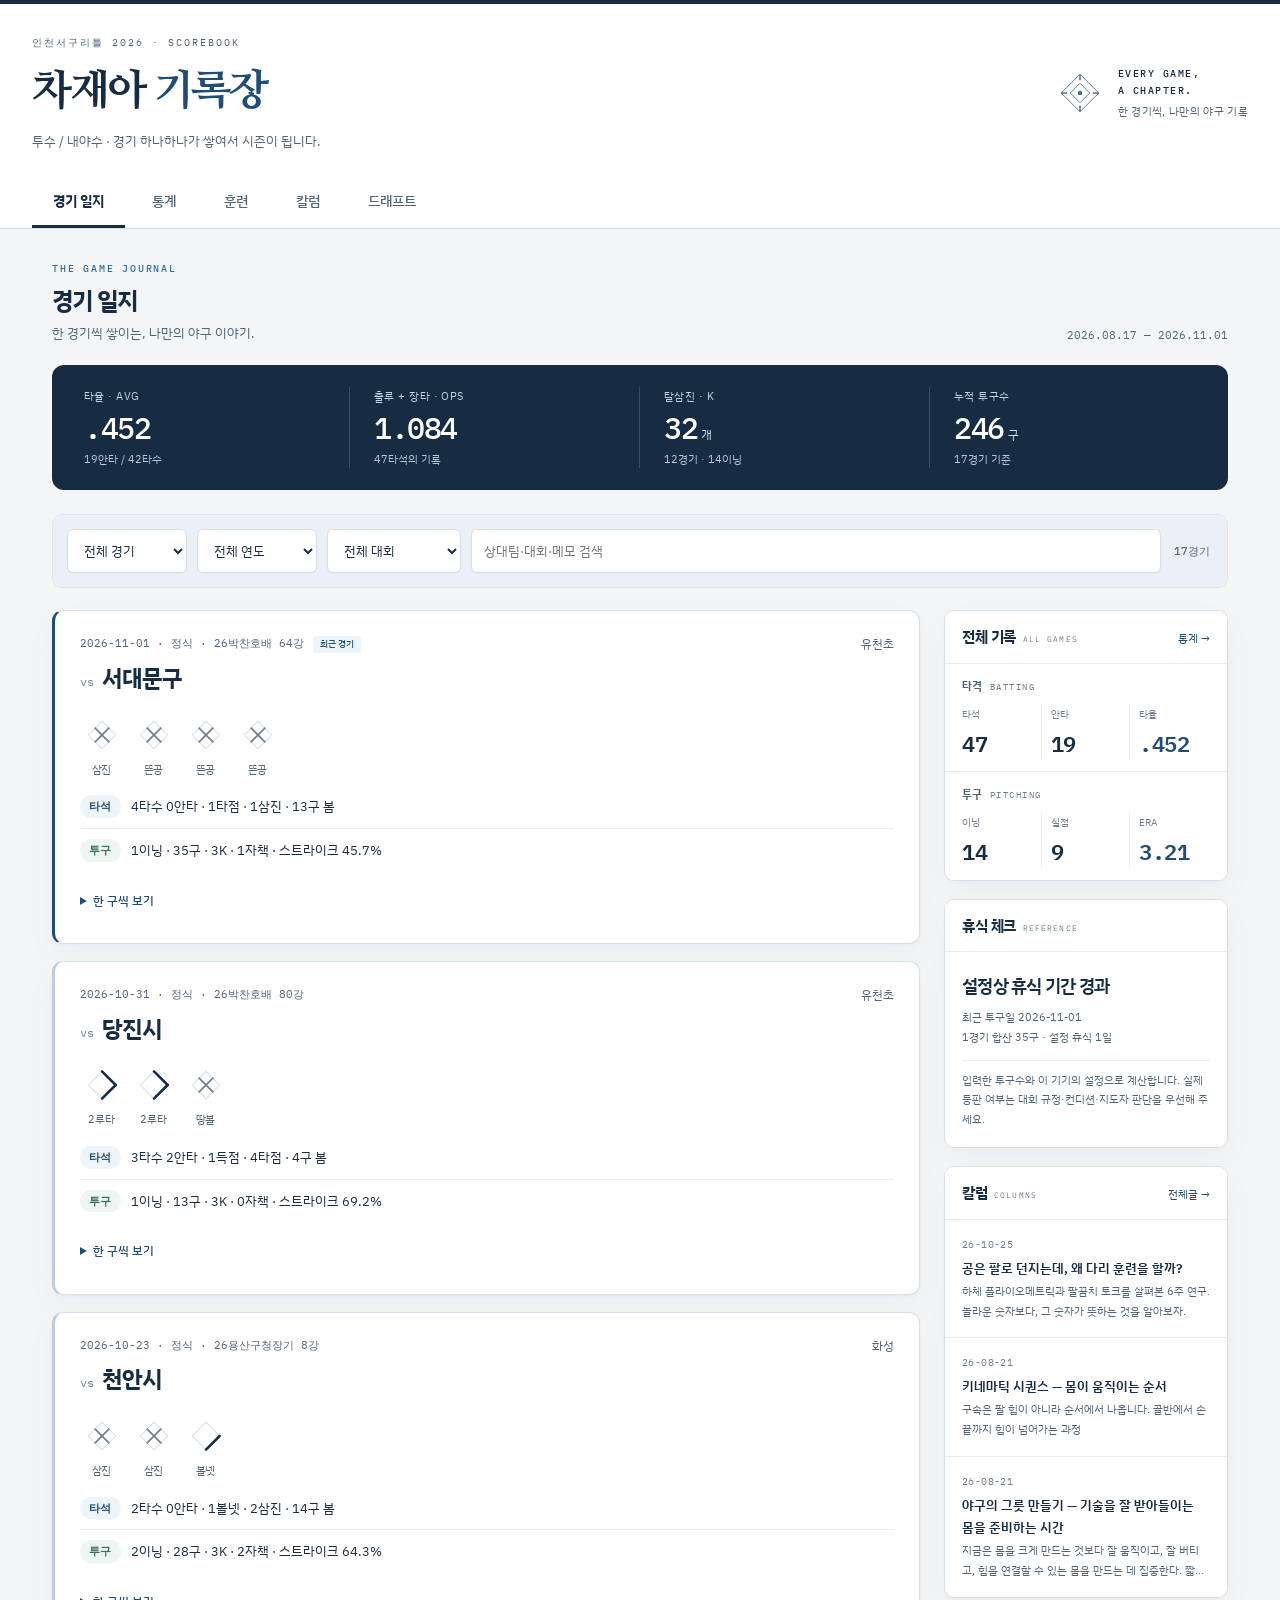
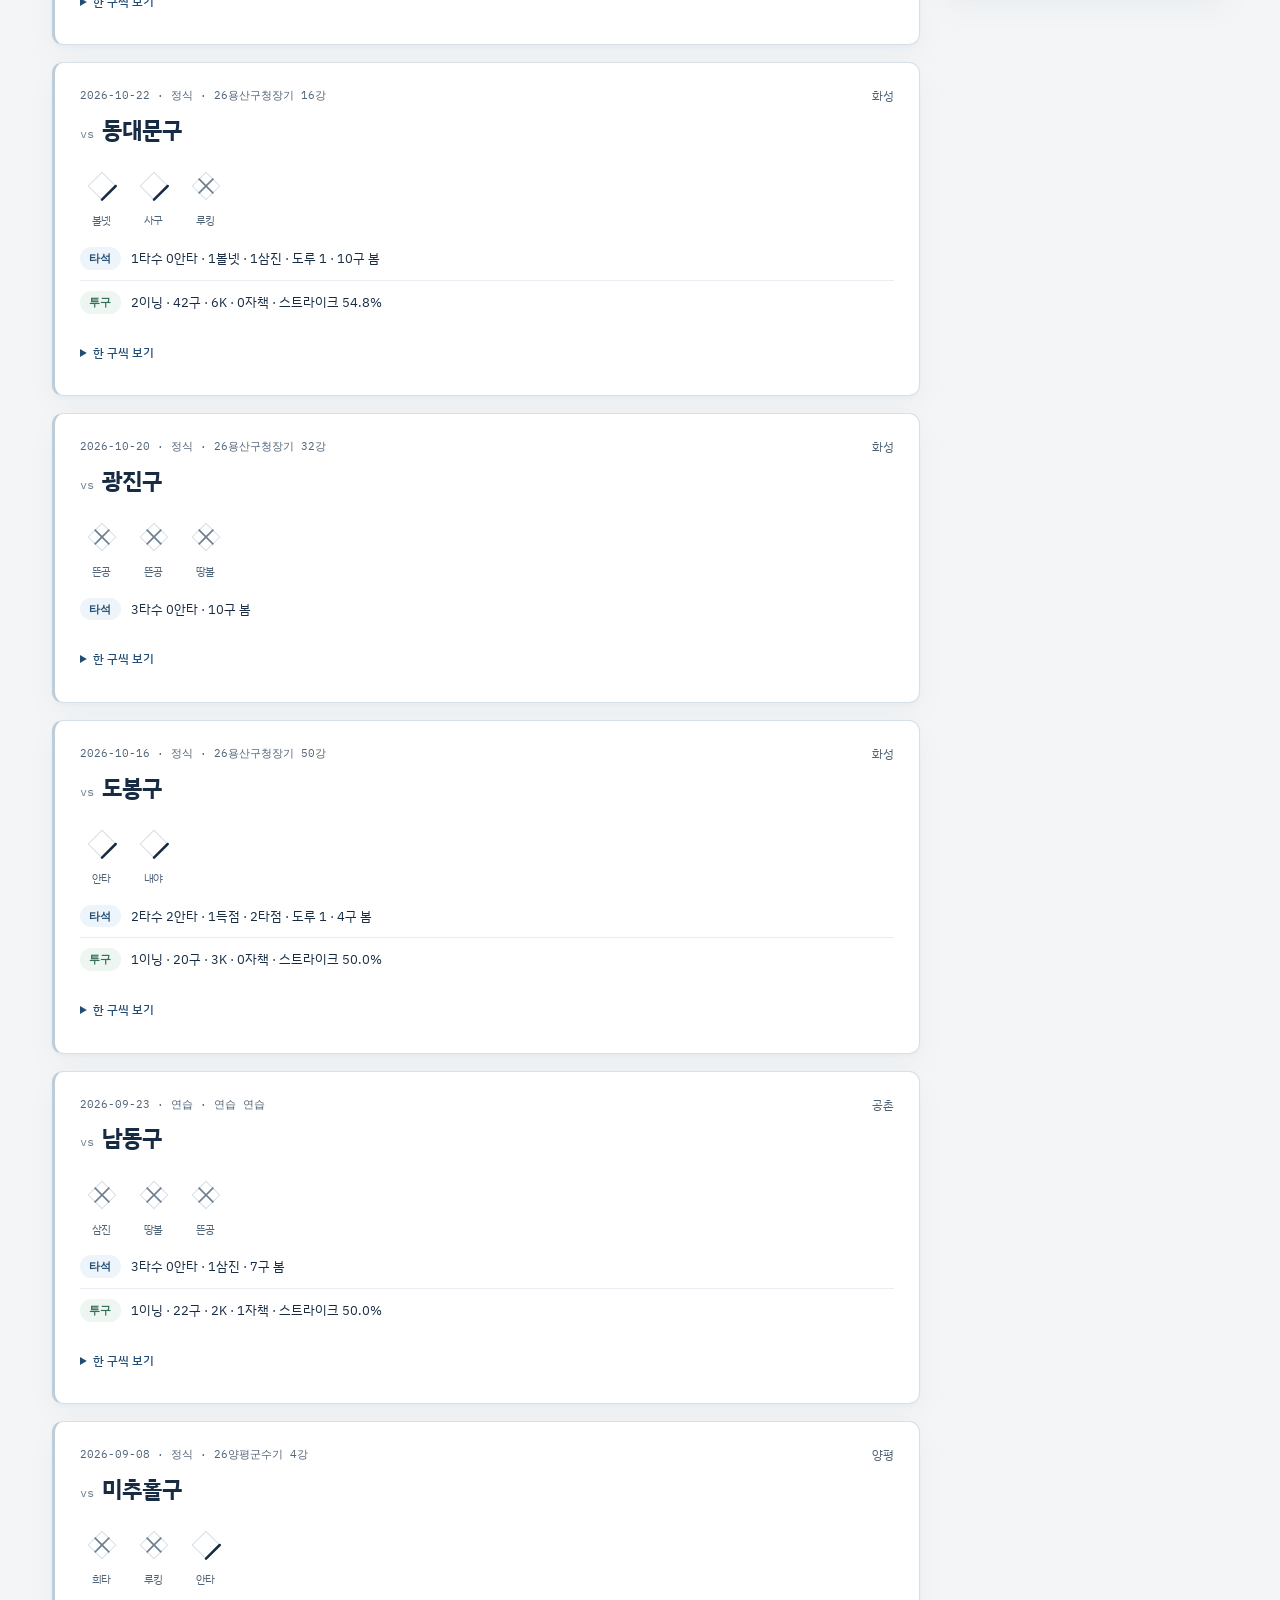
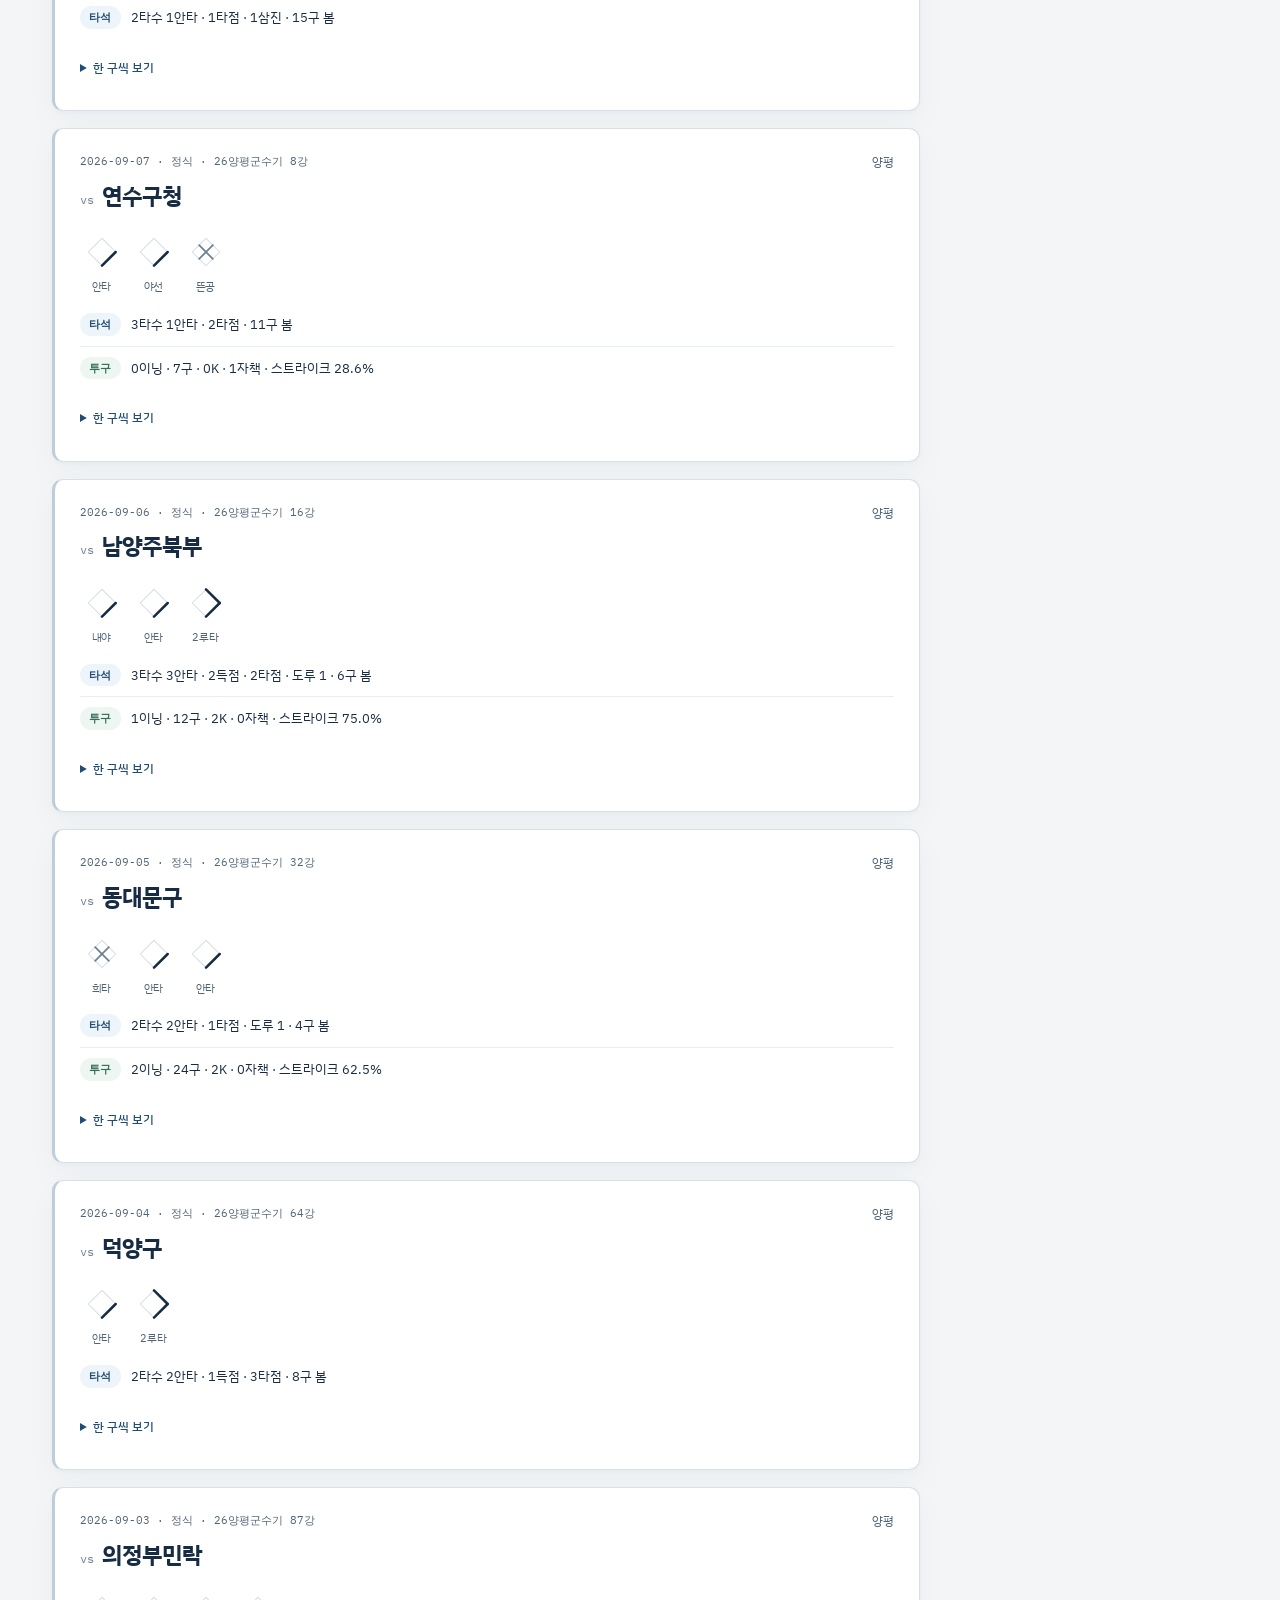
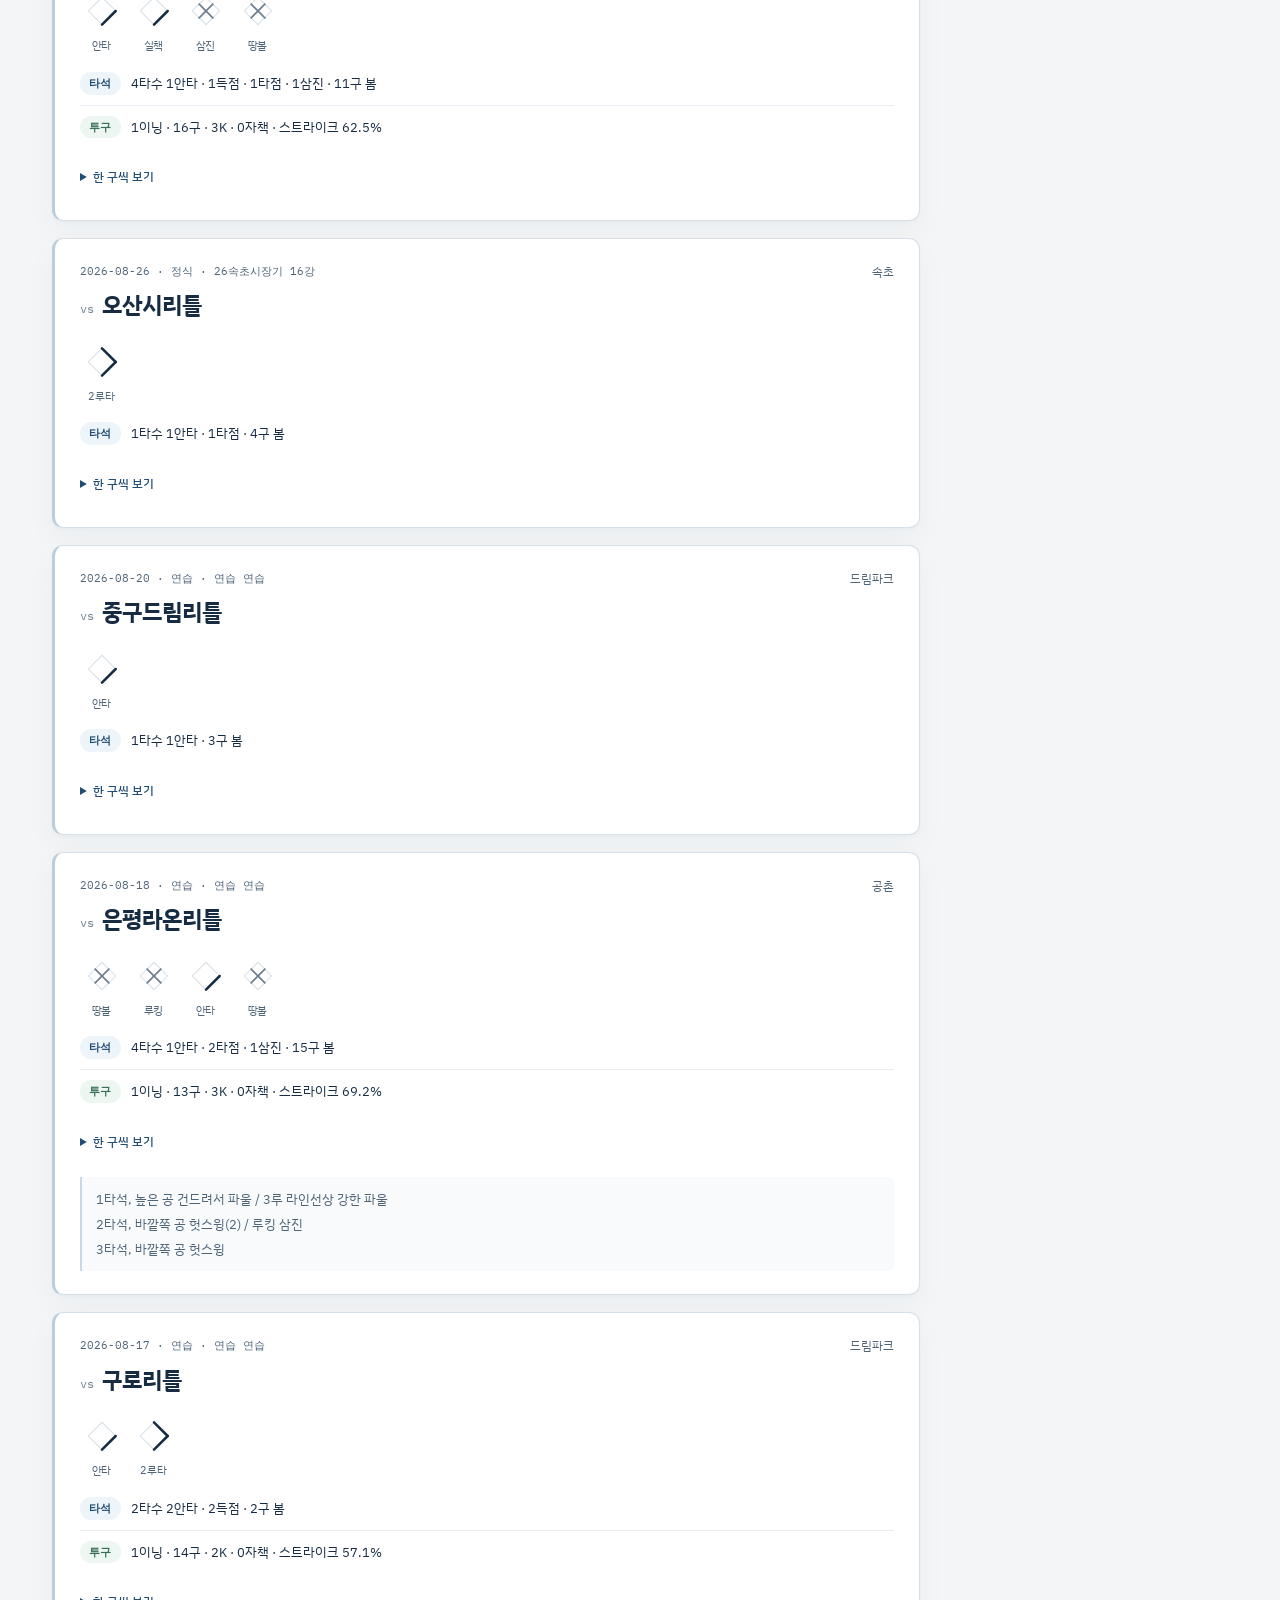
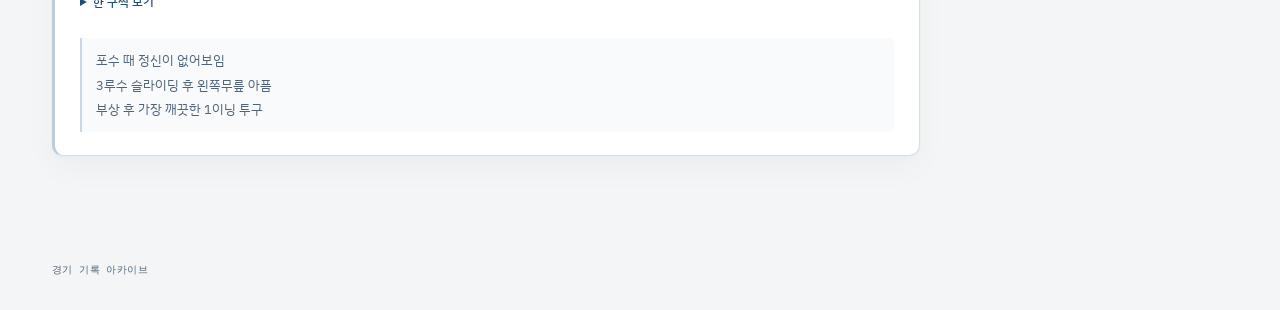
==== commit 52c8d6e2: "Audit 2023–2027 draft facts and unify column reading styles Verify 250 selections against KBO result" ====
--- a/index.html
+++ b/index.html
@@ -703,7 +703,7 @@
 .restbox .kbsa span{display:block;font-size:11px;color:var(--ink-faint);margin-top:1px}
 
 </style>
-<link rel="stylesheet" href="design-refresh.css?v=20261031">
+<link rel="stylesheet" href="design-refresh.css?v=20261102">
 </head>
 <body>
 
@@ -748,520 +748,8 @@
   </section>
 
     <!-- ============ DRAFT ============ -->
-  <section class="panel kd" id="p-draft">
-<div class="wrap">
-
-<header class="intro">
-  <h1>KBO 신인 드래프트,<br>5년치 지명 250명을 펼쳐보면</h1>
-  <p class="lede">연고지 우선지명이 사라진 <span class="kw">전면 드래프트(2023~)</span> 이후 다섯 번의 드래프트에서 <b>1~5라운드</b>에 뽑힌 선수 250명을 모았습니다. 누가 먼저 뽑히는지, 구단마다 어떤 선수를 선호하는지, 지명권이 어떻게 오가는지, 어느 학교에서 나오는지까지 숫자로 정리했습니다.</p>
-  <div class="note" style="margin-top:0">
-    <b>왜 2023년부터인가요?</b>
-    2022년까지는 구단이 연고 지역 고교 선수를 먼저 데려가는 <span class="kw">1차 지명</span>이 있어서, 같은 "1라운드"라도 해마다 의미가 달랐습니다. <span class="kw">2023 드래프트부터 1차 지명이 폐지</span>되고 전 구단이 같은 규칙으로 뽑기 시작했습니다. 같은 규칙끼리 모아야 비교가 되기에 여기서부터 정리했습니다.
-    <span style="display:block;margin-top:6px;font-size:14px;color:var(--muted)">연도는 입단 연도 기준입니다. 2023 드래프트는 2022년 9월에 열렸습니다. 제도의 자세한 내용은 0장에 정리했습니다.</span>
-  </div>
-
-  <p class="meta" style="margin-top:14px">2026년 9월 21일 · 2027 드래프트 반영</p>
-</header>
-
-<section>
-  <span class="chap">0장</span>
-  <h2>먼저, 드래프트는 어떻게 굴러가나</h2>
-  <div class="prose">
-    <p>표를 읽기 전에 규칙을 알면 숫자가 달리 보입니다. 현재 제도의 뼈대는 네 가지입니다.</p>
-  </div>
-
-  <div class="rules">
-    <div class="rule">
-      <div class="rn">01</div>
-      <div class="rb">
-        <b>전면 드래프트</b>
-        <p>2023년 지명부터 <span class="kw">1차 지명이 폐지</span>되고 모든 구단이 전국의 선수를 대상으로 같은 규칙으로 뽑습니다. 2013년 이후 10년 만의 복귀였습니다. 모든 구단이 전국 어디서든 같은 순서로 뽑게 되면서, 구단 간 비교가 비로소 가능해졌습니다.</p>
-      </div>
-    </div>
-    <div class="rule">
-      <div class="rn">02</div>
-      <div class="rb">
-        <b>순번은 전년도 성적의 역순</b>
-        <p>꼴찌가 1번을 가져갑니다. 그리고 <span class="kw">모든 라운드가 같은 순서</span>로 돕니다. 2·4·6라운드에서 순서를 뒤집던 방식(이른바 ㄹ자)은 2017년에 없어졌습니다. 그래서 하위권 팀은 1라운드뿐 아니라 2·3라운드에서도 계속 먼저 고릅니다.</p>
-      </div>
-    </div>
-    <div class="rule">
-      <div class="rn">03</div>
-      <div class="rb">
-        <b>11라운드까지</b>
-        <p>1차 지명이 사라지면서 라운드가 10개에서 11개로 늘었습니다. 한 구단이 최대 11명을 뽑고, 지명권 거래로 더 많이 뽑는 팀도 생깁니다. 이 페이지는 그중 <span class="kw">1~5라운드</span>를 다룹니다. 통계는 250명 전체가 기본이고, 라운드별 차이는 3장과 9장에서 따로 다룹니다.</p>
-      </div>
-    </div>
-    <div class="rule">
-      <div class="rn">04</div>
-      <div class="rb">
-        <b>얼리 드래프트</b>
-        <p>2023년부터 4년제(3년제 포함) 대학 <span class="kw">2학년도 지원</span>할 수 있습니다. 고교 졸업 때 지명을 못 받아도 대학에서 2년 만에 다시 기회를 잡을 수 있다는 뜻입니다.</p>
-      </div>
-    </div>
-  </div>
-
-
-</section>
-
-<section>
-  <span class="chap">1장</span>
-  <h2>드래프트 보드</h2>
-  <div class="prose">
-    <p>파란 표시는 투수, 초록 표시는 야수입니다. <span class="kw">★</span>는 트레이드로 받아온 다른 구단 지명권으로 뽑은 선수입니다. 학교를 고르면 그 학교 출신이 강조됩니다.</p>
-    <p class="meta">세로축을 <b>지명 순위</b>로 볼지 <b>구단</b>으로 볼지, 그리고 <b>몇 라운드까지</b> 볼지 고를 수 있습니다. 순위별 보기에서는 실제 호명된 순서대로 위에서 아래로 읽힙니다.</p>
-  </div>
-  <div class="controls">
-    <div class="seg" role="group" aria-label="보기 방식">
-      <button type="button" data-view="slot" aria-pressed="true">순위별</button>
-      <button type="button" data-view="team" aria-pressed="false">구단별</button>
-    </div>
-    <div class="seg" role="group" aria-label="라운드 범위">
-      <button type="button" data-rnd="5" aria-pressed="true">1~5R</button>
-      <button type="button" data-rnd="3" aria-pressed="false">1~3R</button>
-    </div>
-    <div class="seg" role="group" aria-label="포지션 필터">
-      <button type="button" data-pos="all" aria-pressed="true">전체</button>
-      <button type="button" data-pos="p" aria-pressed="false">투수</button>
-      <button type="button" data-pos="f" aria-pressed="false">야수</button>
-    </div>
-    <label><span style="position:absolute;left:-9999px">출신 학교</span>
-      <select id="schoolSel"><option value="">출신 학교 강조 (선택)</option></select>
-    </label>
-  </div>
-  <div class="scroll"><table class="board" id="board"></table></div>
-</section>
-
-<section>
-  <span class="chap">2장</span>
-  <h2>숫자로 본 최근 드래프트의 특징</h2>
-  <div class="grid2">
-    <figure><div id="chartYear"></div><figcaption>연도별 1~5라운드 투수 비율.</figcaption></figure>
-    <figure><div id="chartSchool"></div><figcaption>1~5라운드 배출 고교 상위권 (5년 합계)</figcaption></figure>
-  </div>
-
-  <div class="prose">
-    <h3>1. 상위 라운드는 여전히 투수 중심</h3>
-    <p>5년간 1~5라운드 250명 중 <span class="kw">148명(약 59%)이 투수</span>입니다. 2024년 1라운드는 10명 중 9명이 투수였습니다. 구단들이 가장 먼저 찾는 것은 빠른 공을 던지는 고졸 투수입니다.</p>
-
-    <h3>2. 2026년부터 야수 반등</h3>
-    <p>2026년 1라운드에서는 신재인·오재원·김주오·박한결까지 <span class="kw">야수 4명</span>이 뽑혔습니다. 투수 유망주를 어느 정도 모은 구단들이 유격수·중견수 같은 센터라인 야수로 눈을 돌린 결과로 보입니다. 2027년에도 김지우·이호민·박보승 <span class="kw">야수 3명</span>이 1라운드에 들어 흐름이 이어졌습니다.</p>
-
-    <h3>3. 고졸이 압도, 대졸은 뒷라운드로</h3>
-    <p>1라운드 50명은 <span class="kw">5년 내내 전원 고졸</span>이고, 1~3라운드로 넓혀도 대졸은 10명(투수 8명)뿐입니다. 그런데 4·5라운드에서는 대졸이 22명으로 늘어납니다. 라운드에 따라 성격이 확연히 갈리는데, 자세한 내용은 9장에서 다룹니다.</p>
-
-    <h3>4. 수도권이 절반, 꾸준함은 지방도</h3>
-    <p>250명의 절반이 수도권 학교 출신이고 <span class="kw">휘문고가 14명</span>으로 가장 많습니다. 다만 5년 내내 빠짐없이 배출한 학교 6곳 중 4곳은 전주고·부산고·경북고·대구고 같은 지방 학교입니다(6장).</p>
-
-    <h3>5. 지명권이 트레이드 화폐가 됐다</h3>
-    <p>키움은 베테랑을 내주고 받은 지명권으로 2024~2026년 3년 연속 1라운드에서 2명씩 뽑았습니다. 반대로 LG(최원태), KIA(주효상·조상우), NC(김휘집), 한화(손아섭)는 당장의 전력을 위해 상위 지명권을 넘겼고, 2027년에는 삼성이 3라운드 지명권을 NC에 넘겼습니다.</p>
-
-    <h3>6. 인성 검증 강화</h3>
-    <p>2026 드래프트부터 모든 신청자는 학교폭력 관련 서약서와 중·고교 생활기록부를 제출해야 합니다.</p>
-  </div>
-
-  <div class="note">
-    <b>1순위를 하위권 팀이 가져가는 구조</b>
-    전년도 순위의 역순으로 모든 라운드를 뽑기 때문에 최하위 팀이 매년 최대어를 먼저 가져갑니다. 최근 전체 1순위를 한화(2023·2024)와 키움(2025·2026·2027)이 나눠 가진 이유입니다.
-  </div>
-</section>
-
-<section>
-  <span class="chap">3장</span>
-  <h2>라운드마다 뽑는 유형이 다르다</h2>
-  <div class="prose">
-    <p>250명을 라운드별로 갈라 보면 기울기가 단순하지 않습니다. <span class="kw">1라운드는 넷 중 셋이 투수</span>인데, 3라운드에서 절반 가까이로 내려갔다가 4라운드에서 반등하고, 5라운드에서 다시 절반으로 떨어집니다.</p>
-  </div>
-
-  <figure class="wide">
-    <svg viewBox="0 0 620 290" role="img" aria-label="라운드별 포지션 구성. 투수 비율 1라운드 74퍼센트, 3라운드 52퍼센트로 가장 낮음">
-      <text x="66" y="32" text-anchor="end" font-size="13.5" font-weight="700" fill="#12253F">1라운드</text>
-      <rect x="74" y="12" width="352" height="30" fill="#1D4E89"/><text x="250" y="32" text-anchor="middle" font-size="12.5" font-weight="700" fill="#fff">투수 37</text>
-      <rect x="426" y="12" width="29" height="30" fill="#2F6B57"/><text x="440" y="32" text-anchor="middle" font-size="11" fill="#fff">3</text>
-      <rect x="455" y="12" width="67" height="30" fill="#5FA183"/><text x="488" y="32" text-anchor="middle" font-size="11" fill="#fff">내야 7</text>
-      <rect x="522" y="12" width="29" height="30" fill="#A8CCB9"/><text x="536" y="32" text-anchor="middle" font-size="11" fill="#12253F">3</text>
-      <text x="560" y="32" font-size="12" font-family="monospace" fill="#546679">74%</text>
-      <text x="66" y="86" text-anchor="end" font-size="13.5" font-weight="700" fill="#12253F">2라운드</text>
-      <rect x="74" y="66" width="295" height="30" fill="#1D4E89"/><text x="222" y="86" text-anchor="middle" font-size="12.5" font-weight="700" fill="#fff">투수 31</text>
-      <rect x="369" y="66" width="19" height="30" fill="#2F6B57"/>
-      <rect x="388" y="66" width="114" height="30" fill="#5FA183"/><text x="445" y="86" text-anchor="middle" font-size="11" fill="#fff">내야 12</text>
-      <rect x="502" y="66" width="48" height="30" fill="#A8CCB9"/><text x="526" y="86" text-anchor="middle" font-size="11" fill="#12253F">외야 5</text>
-      <text x="560" y="86" font-size="12" font-family="monospace" fill="#546679">62%</text>
-      <text x="66" y="140" text-anchor="end" font-size="13.5" font-weight="700" fill="#12253F">3라운드</text>
-      <rect x="74" y="120" width="248" height="30" fill="#1D4E89"/><text x="198" y="140" text-anchor="middle" font-size="12.5" font-weight="700" fill="#fff">투수 26</text>
-      <rect x="322" y="120" width="48" height="30" fill="#2F6B57"/><text x="346" y="140" text-anchor="middle" font-size="11" fill="#fff">포 5</text>
-      <rect x="370" y="120" width="133" height="30" fill="#5FA183"/><text x="436" y="140" text-anchor="middle" font-size="11" fill="#fff">내야 14</text>
-      <rect x="503" y="120" width="48" height="30" fill="#A8CCB9"/><text x="527" y="140" text-anchor="middle" font-size="11" fill="#12253F">외야 5</text>
-      <text x="560" y="140" font-size="12" font-family="monospace" fill="#546679">52%</text>
-      <text x="66" y="194" text-anchor="end" font-size="13.5" font-weight="700" fill="#12253F">4라운드</text>
-      <rect x="74" y="174" width="276" height="30" fill="#1D4E89"/><text x="212" y="194" text-anchor="middle" font-size="12.5" font-weight="700" fill="#fff">투수 29</text>
-      <rect x="350" y="174" width="19" height="30" fill="#2F6B57"/>
-      <rect x="369" y="174" width="133" height="30" fill="#5FA183"/><text x="436" y="194" text-anchor="middle" font-size="11" fill="#fff">내야 14</text>
-      <rect x="502" y="174" width="48" height="30" fill="#A8CCB9"/><text x="526" y="194" text-anchor="middle" font-size="11" fill="#12253F">외야 5</text>
-      <text x="560" y="194" font-size="12" font-family="monospace" fill="#546679">58%</text>
-      <text x="66" y="248" text-anchor="end" font-size="13.5" font-weight="700" fill="#12253F">5라운드</text>
-      <rect x="74" y="228" width="238" height="30" fill="#1D4E89"/><text x="193" y="248" text-anchor="middle" font-size="12.5" font-weight="700" fill="#fff">투수 25</text>
-      <rect x="312" y="228" width="29" height="30" fill="#2F6B57"/><text x="326" y="248" text-anchor="middle" font-size="11" fill="#fff">3</text>
-      <rect x="341" y="228" width="124" height="30" fill="#5FA183"/><text x="403" y="248" text-anchor="middle" font-size="11" fill="#fff">내야 13</text>
-      <rect x="465" y="228" width="86" height="30" fill="#A8CCB9"/><text x="508" y="248" text-anchor="middle" font-size="11" fill="#12253F">외야 9</text>
-      <text x="560" y="248" font-size="12" font-family="monospace" fill="#546679">50%</text>
-      <line x1="74" y1="268" x2="550" y2="268" stroke="#DFE6EE"/>
-      <text x="74" y="283" font-size="10.5" font-family="monospace" fill="#93A0B0">라운드당 50명 · 오른쪽 숫자는 투수 비율</text>
-    </svg>
-    <div class="legend">
-      <span><i style="background:#1D4E89"></i>투수</span>
-      <span><i style="background:#2F6B57"></i>포수</span>
-      <span><i style="background:#5FA183"></i>내야수</span>
-      <span><i style="background:#A8CCB9"></i>외야수</span>
-    </div>
-  </figure>
-
-  <div class="prose">
-    <p>5년 합계로는 <span class="kw">투수 148명, 내야수 60명, 외야수 27명, 포수 15명</span>입니다. 전체의 59%가 투수인 셈인데, 구단들이 가장 먼저 부르는 이름은 대체로 공을 던지는 선수입니다.</p>
-    <p>포수가 유독 적습니다. 250명 중 15명, <b>1라운드에서는 5년간 3명</b>뿐입니다. 포수는 완성되는 데 시간이 오래 걸려 고교 기록만으로 판단하기 특히 까다로운 자리라는 통설과 맞닿아 있습니다.</p>
-    <p>외야수는 반대 방향입니다. 1라운드 3명에서 5라운드 9명으로 <b>세 배</b>가 됩니다. 뒷라운드로 갈수록 외야에서 가능성을 보는 지명이 늘어납니다.</p>
-  </div>
-</section>
-
-<section>
-  <span class="chap">4장</span>
-  <h2>지명권은 사고팔린다 — 키움이라는 예외</h2>
-  <div class="prose">
-    <p>드래프트에서 각 구단은 라운드마다 한 장씩 지명권을 갖습니다. 그런데 <span class="kw">이 지명권은 트레이드 대상</span>입니다. 선수를 내주고 다음 해 지명권을 받아올 수 있습니다.</p>
-    <p>5년간 1~5라운드에서 손바뀜이 일어난 지명권은 12장입니다. 그리고 그중 <span class="kw">9장을 키움이 가져갔습니다.</span></p>
-  </div>
-
-  <figure class="wide">
-    <div class="stack">
-      <div class="srow"><span class="sname">키움</span><span class="sbar" style="width:100%;background:#1D4E89"></span><span class="snum">34명</span></div>
-      <div class="srow"><span class="sname">NC</span><span class="sbar" style="width:74%"></span><span class="snum">25명</span></div>
-      <div class="srow"><span class="sname">두산</span><span class="sbar" style="width:74%"></span><span class="snum">25명</span></div>
-      <div class="srow"><span class="sname">KT</span><span class="sbar" style="width:74%"></span><span class="snum">25명</span></div>
-      <div class="srow"><span class="sname">한화</span><span class="sbar" style="width:71%"></span><span class="snum">24명</span></div>
-      <div class="srow"><span class="sname">롯데</span><span class="sbar" style="width:71%"></span><span class="snum">24명</span></div>
-      <div class="srow"><span class="sname">삼성</span><span class="sbar" style="width:71%"></span><span class="snum">24명</span></div>
-      <div class="srow"><span class="sname">SSG</span><span class="sbar" style="width:71%"></span><span class="snum">24명</span></div>
-      <div class="srow"><span class="sname">LG</span><span class="sbar" style="width:71%"></span><span class="snum">24명</span></div>
-      <div class="srow"><span class="sname">KIA</span><span class="sbar" style="width:62%;background:#B03A32"></span><span class="snum">21명</span></div>
-    </div>
-    <p class="meta" style="margin-top:10px">5년간 1~5라운드 지명 인원. 기본은 25명(5라운드 × 5년)입니다.</p>
-  </figure>
-
-  <div class="prose">
-    <p>기본값은 한 팀당 25명입니다. 키움은 <b>34명</b>을 뽑았고, KIA는 <b>21명</b>에 그쳤습니다. 키움은 2024·2025·2026 세 해 연속으로 <span class="kw">1라운드에서만 두 명씩</span> 지명했습니다.</p>
-  </div>
-
-  <h3 class="sub">손바뀜이 일어난 지명권 12장</h3>
-  <div class="scroll">
-  <table class="ord">
-    <thead><tr><th>드래프트</th><th>원래 구단</th><th>라운드</th><th>행사한 구단</th></tr></thead>
-    <tbody>
-      <tr><td>2023</td><td>KIA</td><td>2R</td><td class="kw2">키움</td></tr>
-      <tr><td>2023</td><td>롯데</td><td>3R</td><td>삼성</td></tr>
-      <tr><td>2024</td><td>LG</td><td>1R</td><td class="kw2">키움</td></tr>
-      <tr><td>2024</td><td>KIA</td><td>2R</td><td class="kw2">키움</td></tr>
-      <tr><td>2024</td><td>삼성</td><td>3R</td><td class="kw2">키움</td></tr>
-      <tr><td>2025</td><td>NC</td><td>1R</td><td class="kw2">키움</td></tr>
-      <tr><td>2025</td><td>NC</td><td>3R</td><td class="kw2">키움</td></tr>
-      <tr><td>2025</td><td>SSG</td><td>3R</td><td class="kw2">키움</td></tr>
-      <tr><td>2026</td><td>KIA</td><td>1R</td><td class="kw2">키움</td></tr>
-      <tr><td>2026</td><td>한화</td><td>3R</td><td>NC</td></tr>
-      <tr><td>2026</td><td>KIA</td><td>4R</td><td class="kw2">키움</td></tr>
-      <tr><td>2027</td><td>삼성</td><td>3R</td><td>NC</td></tr>
-    </tbody>
-  </table>
-  </div>
-
-  <div class="note">
-    <b>왜 이런 일이 벌어지나</b>
-    주축 선수를 내주는 쪽은 당장의 전력을 포기하는 대신 미래의 지명권을 받습니다. 받는 쪽은 그 반대고요. 키움이 받아온 지명권 중에는 2023년 최원태를 LG로 보내며 받은 2024년 1라운드 지명권처럼 널리 알려진 사례가 있습니다. 개별 거래의 내용은 구단마다 사정이 달라 여기서는 결과만 정리했습니다.
-  </div>
-
-  <div class="prose">
-    <p>이 표가 말해주는 건 단순합니다. <b>드래프트 순번은 성적으로 정해지지만, 지명권의 개수는 구단의 선택으로 달라진다</b>는 것. 순위표만 보고 "어느 팀이 유망주를 많이 모았나"를 판단할 수 없는 이유입니다.</p>
-  </div>
-</section>
-
-<section>
-  <span class="chap">5장</span>
-  <h2>구단별로 어떤 선수를 뽑았나</h2>
-  <div class="prose"><p>1~5라운드 지명자의 투수·야수 비율과 지명 흐름을 바탕으로 정리한 개인적인 분석입니다.</p></div>
-  <ul class="teams" id="teams"></ul>
-  <div class="note">
-    <b>한 줄 요약</b>
-    리빌딩 팀(키움·한화·롯데)은 1라운드에서 투수부터 쌓았고, 그중 키움은 트레이드로 지명권까지 모았습니다. 반대로 성적을 노리는 팀(KIA·LG)은 지명권을 내주고 선수를 데려왔습니다. 투수를 어느 정도 채운 두산·NC는 1라운드를 야수로 채우며 방향을 틀었습니다(두산 3년, NC 2년 연속). 한화는 2026년 잠시 야수를 택했다가 2027년 다시 투수로 돌아왔습니다.
-  </div>
-</section>
-
-<section>
-  <span class="chap">6장</span>
-  <h2>어느 학교에서 나오나</h2>
-  <div class="prose">
-    <p>250명의 출신교를 세어보면 상위권이 뚜렷합니다. 5년간 1~5라운드 지명자를 가장 많이 낸 곳은 <span class="kw">휘문고 14명</span>입니다.</p>
-  </div>
-
-  <figure class="wide">
-    <div class="stack">
-      <div class="srow"><span class="sname">휘문고</span><span class="sbar" style="width:100%;background:#1D4E89"></span><span class="snum">14</span></div>
-      <div class="srow"><span class="sname">서울고</span><span class="sbar" style="width:71%"></span><span class="snum">10</span></div>
-      <div class="srow"><span class="sname">전주고</span><span class="sbar" style="width:71%"></span><span class="snum">10</span></div>
-      <div class="srow"><span class="sname">경남고</span><span class="sbar" style="width:71%"></span><span class="snum">10</span></div>
-      <div class="srow"><span class="sname">장충고</span><span class="sbar" style="width:64%"></span><span class="snum">9</span></div>
-      <div class="srow"><span class="sname">유신고</span><span class="sbar" style="width:64%"></span><span class="snum">9</span></div>
-      <div class="srow"><span class="sname">덕수고</span><span class="sbar" style="width:64%"></span><span class="snum">9</span></div>
-      <div class="srow"><span class="sname">부산고</span><span class="sbar" style="width:64%"></span><span class="snum">9</span></div>
-      <div class="srow"><span class="sname">충암고</span><span class="sbar" style="width:57%"></span><span class="snum">8</span></div>
-      <div class="srow"><span class="sname">인천고</span><span class="sbar" style="width:57%"></span><span class="snum">8</span></div>
-      <div class="srow"><span class="sname">경북고</span><span class="sbar" style="width:50%"></span><span class="snum">7</span></div>
-    </div>
-    <p class="meta" style="margin-top:10px">7명 이상 배출한 학교 · 1~5라운드 기준</p>
-  </figure>
-
-
-  <h3 class="sub">매년 빠짐없이 배출하는 학교</h3>
-  <div class="prose">
-    <p>합계만 보면 순위가 이렇지만, <b>매년 꾸준히</b> 프로를 보내는지는 다른 질문입니다. 5년 동안 한 해도 빠지지 않고 1~5라운드 지명자를 낸 학교는 <span class="kw">6곳</span>입니다.</p>
-  </div>
-
-  <div class="scroll">
-  <table class="ord consist">
-    <thead><tr><th>학교</th><th>2023</th><th>2024</th><th>2025</th><th>2026</th><th>2027</th><th>배출연도</th><th>합계</th><th>1R</th></tr></thead>
-    <tbody>
-<tr class="full"><td class="sc"><b>휘문고</b></td><td class="hm h2">2</td><td class="hm h3">3</td><td class="hm h2">2</td><td class="hm h4">4</td><td class="hm h3">3</td><td class="yc">5/5</td><td><b>14</b></td><td>2</td></tr>
-<tr class="full"><td class="sc"><b>서울고</b></td><td class="hm h2">2</td><td class="hm h2">2</td><td class="hm h3">3</td><td class="hm h2">2</td><td class="hm h1">1</td><td class="yc">5/5</td><td><b>10</b></td><td>6</td></tr>
-<tr class="full"><td class="sc"><b>전주고</b></td><td class="hm h1">1</td><td class="hm h1">1</td><td class="hm h4">4</td><td class="hm h3">3</td><td class="hm h1">1</td><td class="yc">5/5</td><td><b>10</b></td><td>3</td></tr>
-<tr class="full"><td class="sc"><b>부산고</b></td><td class="hm h1">1</td><td class="hm h1">1</td><td class="hm h3">3</td><td class="hm h3">3</td><td class="hm h1">1</td><td class="yc">5/5</td><td><b>9</b></td><td>2</td></tr>
-<tr class="full"><td class="sc"><b>경북고</b></td><td class="hm h2">2</td><td class="hm h2">2</td><td class="hm h1">1</td><td class="hm h1">1</td><td class="hm h1">1</td><td class="yc">5/5</td><td><b>7</b></td><td>1</td></tr>
-<tr class="full"><td class="sc"><b>대구고</b></td><td class="hm h2">2</td><td class="hm h1">1</td><td class="hm h1">1</td><td class="hm h1">1</td><td class="hm h1">1</td><td class="yc">5/5</td><td><b>6</b></td><td>4</td></tr>
-<tr><td class="sc"><b>덕수고</b></td><td class="hm h1">1</td><td class="hm h0">–</td><td class="hm h4">5</td><td class="hm h1">1</td><td class="hm h2">2</td><td class="yc">4/5</td><td><b>9</b></td><td>3</td></tr>
-<tr><td class="sc"><b>유신고</b></td><td class="hm h0">–</td><td class="hm h2">2</td><td class="hm h1">1</td><td class="hm h3">3</td><td class="hm h3">3</td><td class="yc">4/5</td><td><b>9</b></td><td>3</td></tr>
-<tr><td class="sc"><b>인천고</b></td><td class="hm h1">1</td><td class="hm h2">2</td><td class="hm h1">1</td><td class="hm h4">4</td><td class="hm h0">–</td><td class="yc">4/5</td><td><b>8</b></td><td>2</td></tr>
-<tr><td class="sc"><b>충암고</b></td><td class="hm h2">2</td><td class="hm h0">–</td><td class="hm h3">3</td><td class="hm h1">1</td><td class="hm h2">2</td><td class="yc">4/5</td><td><b>8</b></td><td>1</td></tr>
-<tr><td class="sc"><b>마산용마고</b></td><td class="hm h1">1</td><td class="hm h0">–</td><td class="hm h2">2</td><td class="hm h1">1</td><td class="hm h2">2</td><td class="yc">4/5</td><td><b>6</b></td><td>1</td></tr>
-<tr><td class="sc"><b>세광고</b></td><td class="hm h2">2</td><td class="hm h2">2</td><td class="hm h1">1</td><td class="hm h1">1</td><td class="hm h0">–</td><td class="yc">4/5</td><td><b>6</b></td><td>1</td></tr>
-<tr><td class="sc"><b>공주고</b></td><td class="hm h1">1</td><td class="hm h0">–</td><td class="hm h1">1</td><td class="hm h1">1</td><td class="hm h1">1</td><td class="yc">4/5</td><td><b>4</b></td><td>0</td></tr>
-<tr class="sep"><td colspan="9">참고 — 합계는 많지만 특정 해에 몰아서 낸 학교</td></tr>
-<tr class="burst"><td class="sc"><b>경남고</b></td><td class="hm h4">5</td><td class="hm h0">–</td><td class="hm h0">–</td><td class="hm h1">1</td><td class="hm h4">4</td><td class="yc">3/5</td><td><b>10</b></td><td>4</td></tr>
-<tr class="burst"><td class="sc"><b>장충고</b></td><td class="hm h4">4</td><td class="hm h4">4</td><td class="hm h1">1</td><td class="hm h0">–</td><td class="hm h0">–</td><td class="yc">3/5</td><td><b>9</b></td><td>3</td></tr>
-    </tbody>
-  </table>
-  </div>
-  <div class="legend" style="margin-top:8px">
-    <span><i style="background:#E3ECF7;border:1px solid #C2D6EC"></i>1명</span>
-    <span><i style="background:#B9CFEA"></i>2명</span>
-    <span><i style="background:#7FA6D6"></i>3명</span>
-    <span><i style="background:#1D4E89"></i>4명 이상</span>
-  </div>
-
-  <div class="prose">
-    <p><b>서울고</b>는 5년 개근에 1라운드만 6명으로, 꾸준함과 최상위 배출을 가장 잘 겸한 학교입니다. <b>대구고</b>도 개근에 1라운드 4명입니다. <b>휘문고</b>는 합계 14명으로 층이 가장 두텁고, 매년 2~4명씩 고르게 냅니다. 지방에서는 <b>전주고·부산고·경북고</b>까지 더해 개근 6곳 중 4곳이 비수도권입니다.</p>
-    <p>반대로 <b>경남고</b>는 합계 10명이지만 2023년 5명, 2027년 4명처럼 <span class="kw">특정 학년에 몰아서</span> 냅니다. 좋은 학년이 들어오면 한꺼번에 나가는 유형이라, 해마다 편차가 큽니다. <b>장충고</b>는 2023·2024년 8명을 낸 뒤 이후 3년간 1명에 그쳤습니다.</p>
-  </div>
-
-  <div class="note">
-    <b>진학을 고민한다면</b>
-    합계가 많은 학교와 매년 꾸준한 학교는 다릅니다. 몰아서 배출하는 학교는 <b>그 학년의 구성</b>에 따라 해마다 사정이 달라지고, 꾸준한 학교는 <b>지도 체계</b>가 안정적일 가능성이 큽니다. 다만 5년은 짧은 기간이고, 이 숫자는 입학 이후의 결과일 뿐 학교가 선수를 만들었다는 증거는 아닙니다.
-  </div>
-
-  <h3 class="sub">지역으로 묶으면</h3>
-  <div class="regions">
-    <div class="reg"><div class="rv">50<span>%</span></div><div class="rl">수도권</div><div class="rm">124명</div></div>
-    <div class="reg"><div class="rv">28<span>%</span></div><div class="rl">영남</div><div class="rm">70명</div></div>
-    <div class="reg"><div class="rv">9<span>%</span></div><div class="rl">충청</div><div class="rm">22명</div></div>
-    <div class="reg"><div class="rv">8<span>%</span></div><div class="rl">호남</div><div class="rm">21명</div></div>
-    <div class="reg"><div class="rv">4<span>%</span></div><div class="rl">강원·제주</div><div class="rm">9명</div></div>
-  </div>
-
-  <div class="prose">
-    <p>정확히 절반이 수도권입니다. 다만 이 숫자를 <b>"수도권 학교가 선수를 잘 키운다"</b>로 바로 읽으면 곤란합니다. 애초에 <span class="kw">고교 야구부 자체가 수도권에 많습니다.</span> 팀 수가 많으면 지명자도 많이 나오는 게 자연스럽습니다. 학교당 배출 인원으로 따지면 이야기가 달라질 수 있는데, 그건 전체 야구부 수를 같이 놓고 봐야 답이 나옵니다.</p>
-    <p>라운드를 나눠 보면 <b>영남 비중이 뒷라운드에서 커집니다</b>. 1~3라운드에서는 25%인데 4·5라운드에서는 33%입니다. 동의과학대·부산과학기술대·동원과학기술대 같은 영남권 대학 출신이 뒷라운드에 많이 포함된 영향입니다. 2027년에는 경남고가 1라운드에서만 두 명(이호민·박보승)을 내며 존재감을 보였습니다.</p>
-  </div>
-</section>
-
-<section>
-  <span class="chap">7장</span>
-  <h2>고등학교 그리고 중학교</h2>
-  <div class="prose">
-    <p>앞 장에서 고교를 봤으니 한 단계 더 거슬러 올라가 보겠습니다. 중학교 이력은 <b>2023~2027년 1라운드 50명 전원</b>을 확인했습니다.</p>
-  </div>
-
-  <div class="twocol">
-    <div class="tc">
-      <div class="tch">고등학교 <span>1~5라운드 250명</span></div>
-      <ol class="rank">
-        <li><b>휘문고</b><i>14</i></li>
-        <li><b>서울고</b><i>10</i></li>
-        <li><b>전주고</b><i>10</i></li>
-        <li><b>경남고</b><i>10</i></li>
-        <li><b>장충고</b><i>9</i></li>
-        <li><b>유신고</b><i>9</i></li>
-        <li><b>덕수고</b><i>9</i></li>
-        <li><b>부산고</b><i>9</i></li>
-      </ol>
-      <p class="tcm">상위 8개교가 80명 · 전체의 32%</p>
-    </div>
-    <div class="tc">
-      <div class="tch">중학교 <span>1라운드 50명</span></div>
-      <ol class="rank">
-        <li><b>자양중</b><i>2</i></li>
-        <li><b>충암중</b><i>2</i></li>
-        <li><b>온양중</b><i>2</i></li>
-        <li><b>협성경복중</b><i>2</i></li>
-        <li><b>신월중</b><i>2</i></li>
-        <li><b>잠신중</b><i>2</i></li>
-        <li><b>진흥중</b><i>2</i></li>
-        <li><b>청량중</b><i>2</i></li>
-        <li><b>개성중SBC</b><i>2</i></li>
-        <li class="etc"><b>나머지 32곳</b><i>각 1</i></li>
-      </ol>
-      <p class="tcm">최다가 2명 · 41곳으로 흩어짐</p>
-    </div>
-  </div>
-
-  <div class="note">
-    <b>여기서 가장 중요한 숫자</b>
-    고교는 상위 8개교에 32%가 몰리는데, <span class="kw">중학교는 최다 배출이 2명</span>입니다. 50명이 41곳에서 나왔습니다. <b>특정 중학교로 몰리는 경향이 사실상 없다</b>는 뜻입니다.
-  </div>
-
-  <h3 class="sub">2027년, 중학교 대신 클럽</h3>
-  <div class="prose">
-    <p>2027년 1라운드에서 눈에 띄는 변화가 있습니다. 10명 중 <span class="kw">5명이 중학생 시기를 학교 야구부가 아닌 SBC나 클럽팀</span>에서 보냈습니다. 하현승(센텀중SBC), 이호민·박보승(개성중SBC), 이윤성(대신중SBC), 민주홍(평택시주니어야구단)입니다. 2023~2026년 40명 중에서는 박한결(전주시전라BC) 한 명뿐이었습니다.</p>
-    <p>개성중SBC는 한 해에 1라운드 두 명을 냈고, 둘 다 경남고로 진학해 나란히 1라운드에 뽑혔습니다.</p>
-  </div>
-
-  <div class="note">
-    <b>다만 표기 차이일 수 있습니다</b>
-    2023년 신영우는 중학교가 <b>센텀중</b>으로, 2027년 하현승은 <b>센텀중SBC</b>로 기록돼 있습니다. 같은 팀이 이름만 바뀌었거나 기록 방식이 달라졌을 가능성이 있어, 한 해 수치만으로 "클럽 출신이 늘었다"고 단정하기는 어렵습니다. 2028년 이후 흐름을 더 지켜볼 대목입니다.
-  </div>
-
-  <div class="prose">
-    <p>초등학교까지 내려가면 또 하나가 보입니다. 초등 이력이 확인된 49명 중 <span class="kw">17명이 리틀야구단 경력</span>을 갖고 있습니다. 셋 중 한 명꼴로 학교 야구부가 아니라 지역 리틀야구단에서 시작한 셈입니다.</p>
-  </div>
-
-  <div class="note">
-    <b>읽는 법</b>
-    "어느 중학교를 가야 하나"라는 질문에 이 데이터가 주는 답은 <b>"그 질문의 무게가 생각보다 가볍다"</b>입니다. 다만 표본이 50명뿐이라 <b>단정할 수는 없습니다.</b> 경향으로만 보시길 권합니다.
-  </div>
-
-</section>
-
-<section>
-  <span class="chap">8장</span>
-  <h2>1라운드 50명은 어떤 길을 걸어왔나</h2>
-  <div class="prose">
-    <p>1라운드 지명자 50명의 초등학교·중학교·고등학교 경력입니다(KBO 기록실과 보도 자료 기준). 초록 글씨는 학교 야구부가 아닌 <span class="kw">리틀야구단</span> 출신 표기입니다.</p>
-    <p class="meta">이윤성(2027 SSG)은 초등학교 이력이 확인되지 않아 빈칸으로 두었습니다.</p>
-  </div>
-  <div class="scroll"><table class="route" id="route"></table></div>
-  <div class="note">
-    <b>늦게 시작해도 1라운드에 간 사례</b>
-    신영우(2023 NC 1R)는 부모님 반대로 중학교 1학년이 되어서야 엘리트야구를 시작했습니다. 리틀야구단과 중학교에서 내야수와 투수를 병행하다 고교에서 투수에 전념했습니다.
-  </div>
-</section>
-
-<section>
-  <span class="chap">9장</span>
-  <h2>4·5라운드에서 벌어지는 일</h2>
-  <div class="prose">
-    <p>5년치 1~5라운드를 모으니 <span class="kw">250명</span>입니다. 상위 라운드만 보던 그림에 뒷라운드를 붙이니 한 가지가 선명해집니다. <b>라운드가 내려갈수록 대학 출신이 급격히 늘어납니다.</b></p>
-  </div>
-
-  <figure class="wide">
-    <svg viewBox="0 0 620 210" role="img" aria-label="라운드별 고졸 대졸 비율. 1라운드 고졸 100퍼센트에서 5라운드 72퍼센트로 감소">
-      <text x="66" y="28" text-anchor="end" font-size="13" font-weight="700" fill="#12253F">1R</text>
-      <rect x="74" y="10" width="476" height="26" fill="#1D4E89"/><text x="312" y="28" text-anchor="middle" font-size="12" font-weight="700" fill="#fff">고졸 50명 · 100%</text>
-      <text x="66" y="66" text-anchor="end" font-size="13" font-weight="700" fill="#12253F">2R</text>
-      <rect x="74" y="48" width="409" height="26" fill="#1D4E89"/><text x="278" y="66" text-anchor="middle" font-size="12" font-weight="700" fill="#fff">고졸 43 · 86%</text>
-      <rect x="483" y="48" width="57" height="26" fill="#B8863B"/><text x="512" y="66" text-anchor="middle" font-size="12" font-weight="700" fill="#fff">6</text>
-      <rect x="540" y="48" width="10" height="26" fill="#C9CFD6"/>
-      <text x="66" y="104" text-anchor="end" font-size="13" font-weight="700" fill="#12253F">3R</text>
-      <rect x="74" y="86" width="409" height="26" fill="#1D4E89"/><text x="278" y="104" text-anchor="middle" font-size="12" font-weight="700" fill="#fff">고졸 43 · 86%</text>
-      <rect x="483" y="86" width="38" height="26" fill="#B8863B"/><text x="502" y="104" text-anchor="middle" font-size="12" font-weight="700" fill="#fff">4</text>
-      <rect x="521" y="86" width="29" height="26" fill="#C9CFD6"/>
-      <text x="66" y="142" text-anchor="end" font-size="13" font-weight="700" fill="#12253F">4R</text>
-      <rect x="74" y="124" width="371" height="26" fill="#1D4E89"/><text x="260" y="142" text-anchor="middle" font-size="12" font-weight="700" fill="#fff">고졸 39 · 78%</text>
-      <rect x="445" y="124" width="76" height="26" fill="#B8863B"/><text x="483" y="142" text-anchor="middle" font-size="12" font-weight="700" fill="#fff">대졸 8</text>
-      <rect x="521" y="124" width="29" height="26" fill="#C9CFD6"/>
-      <text x="66" y="180" text-anchor="end" font-size="13" font-weight="700" fill="#12253F">5R</text>
-      <rect x="74" y="162" width="343" height="26" fill="#1D4E89"/><text x="246" y="180" text-anchor="middle" font-size="12" font-weight="700" fill="#fff">고졸 36 · 72%</text>
-      <rect x="417" y="162" width="133" height="26" fill="#B8863B"/><text x="484" y="180" text-anchor="middle" font-size="12" font-weight="700" fill="#fff">대졸 14 · 28%</text>
-      <text x="74" y="203" font-size="10.5" font-family="monospace" fill="#93A0B0">회색 = 독립리그·해외·클럽팀 출신</text>
-    </svg>
-    <div class="legend">
-      <span><i style="background:#1D4E89"></i>고졸</span>
-      <span><i style="background:#B8863B"></i>대졸</span>
-      <span><i style="background:#C9CFD6"></i>기타</span>
-    </div>
-  </figure>
-
-  <div class="prose">
-    <p><span class="kw">1라운드 50명은 전원 고졸</span>입니다. 5년 동안 단 한 명의 예외도 없습니다. 그런데 5라운드로 가면 <span class="kw">넷 중 한 명 이상이 대졸</span>입니다. 동의대·동국대·중앙대·홍익대·성균관대처럼 이름이 다양해지고, 2년제 대학과 해외 대학 출신도 섞입니다.</p>
-  </div>
-
-  <div class="note">
-    <b>이 구도를 어떻게 읽을까</b>
-    고교에서 최상위로 평가받은 선수는 대학을 거치지 않습니다. 대학 진학은 대체로 <b>고교 때 지명을 받지 못했거나, 받더라도 순번이 낮았던 선수</b>의 경로입니다. 그래서 대졸 선수는 뒷라운드에 몰립니다.
-    <span style="display:block;margin-top:6px;font-size:14px;color:var(--ink-faint)">다만 이건 <b>입구</b>의 이야기지 <b>결과</b>의 이야기가 아닙니다. 5라운드 지명자가 1라운드 지명자보다 오래 뛰는 경우는 드물지 않습니다. 이 페이지의 데이터로는 그 뒷이야기까지 알 수 없습니다.</span>
-  </div>
-
-  <h3 class="sub">한눈에 보는 두 기울기</h3>
-  <div class="prose">
-    <p>3장에서 본 투수 비율과 이 장의 고졸 비율을 나란히 놓으면 이렇습니다.</p>
-  </div>
-
-  <div class="scrollhint">← 좌우로 밀어서 보기</div>
-  <div class="scroll">
-  <table class="ord">
-    <thead><tr><th>라운드</th><th>1R</th><th>2R</th><th>3R</th><th>4R</th><th>5R</th></tr></thead>
-    <tbody>
-      <tr><td><b>투수 비율</b></td><td>74%</td><td>62%</td><td><b>52%</b></td><td>58%</td><td>50%</td></tr>
-      <tr><td><b>고졸 비율</b></td><td>100%</td><td>86%</td><td>86%</td><td>78%</td><td><b>72%</b></td></tr>
-    </tbody>
-  </table>
-  </div>
-
-  <div class="prose">
-    <p>두 줄의 성격이 다릅니다. <b>고졸 비율은 라운드마다 꾸준히 내려가는</b> 뚜렷한 기울기인데, <b>투수 비율은 오르내림이 섞여</b> 있습니다. 투수 쪽에서 확실하게 말할 수 있는 건 1라운드의 쏠림(74%) 하나이고, 2라운드 이후는 50~60%대에서 움직입니다. 다만 라운드당 50명이라 <span class="kw">한두 명 차이로 비율이 2~4%씩 흔들립니다.</span> 추세로만 보시는 게 맞습니다.</p>
-  </div>
-</section>
-
-<section>
-  <span class="chap">10장</span>
-  <h2>학부모 시선으로 이 표를 읽는 법</h2>
-  <div class="prose">
-    <p>아이가 야구를 하는 집이라면 이 숫자들이 다르게 보일 겁니다. 다만 <b>과하게 읽으면 오히려 해롭습니다.</b> 네 가지만 짚어두겠습니다.</p>
-  </div>
-
-  <div class="reads">
-    <div class="read">
-      <div class="rq">1라운드 74%가 투수라던데, 투수를 시켜야 하나</div>
-      <p>거꾸로입니다. 상위 지명이 투수에 쏠린다는 건 <b>투수 경쟁이 가장 치열하다</b>는 뜻이기도 합니다. 그리고 이 표에 오른 250명은 한 해 1,000명 넘는 지원자 중 극히 일부입니다. 2027 드래프트만 해도 1,280명이 신청해 110명이 뽑혔습니다. 포지션 선택은 지명 확률이 아니라 아이의 몸과 성향에서 나와야 합니다.</p>
-    </div>
-    <div class="read">
-      <div class="rq">수도권 학교로 보내야 유리한가</div>
-      <p>수도권 비중 50%는 야구부 숫자의 반영이 큽니다. 다만 <b>노출 기회</b>라는 현실적 요인은 분명히 있습니다. 전국 대회 출전 빈도, 스카우트가 보러 오는 빈도는 학교마다 다릅니다. 진학을 고민하실 때는 학교 이름보다 <b>그 팀에서 아이가 실제로 경기에 나갈 수 있는가</b>를 먼저 보시길 권합니다. 벤치에 앉아 있으면 어느 학교든 보이지 않습니다.</p>
-    </div>
-    <div class="read">
-      <div class="rq">3라운드 안에 못 들면 끝인가</div>
-      <p>전혀 아닙니다. 드래프트는 11라운드까지 있고, 지명을 못 받아도 대학을 거쳐 <b>얼리 드래프트</b>로 다시 도전할 수 있습니다. 이 페이지가 1~5라운드만 다루는 건 데이터를 다루기 편해서지, 그 바깥이 의미 없어서가 아닙니다.</p>
-    </div>
-    <div class="read">
-      <div class="rq">그럼 이 표는 뭐에 쓰나</div>
-      <p><b>지형을 아는 데 씁니다.</b> 어떤 구단이 어떤 유형을 선호하는지, 어느 학교가 꾸준히 배출하는지, 제도가 어떻게 바뀌었는지. 아이의 진로를 결정하는 자료가 아니라, 어른이 상황을 이해하는 배경 지식입니다.</p>
-    </div>
-  </div>
-
-  <div class="note">
-    <b>한 가지만 덧붙이면</b>
-    중학생 단계에서 프로 지명을 목표로 훈련량을 늘리는 것은 대체로 역효과가 납니다. 이 표의 250명은 결과이지 경로가 아닙니다. 지금 단계에서 중요한 건 <span class="kw">다치지 않고 야구를 계속하는 것</span>, 그리고 몸이 자라는 속도에 맞춰 기술을 쌓는 것입니다.
-  </div>
-</section>
-
-<footer>
-  <p class="meta" style="margin-top:18px;line-height:1.8">자료: KBO 공식 기록실 선수 프로필, 드래프트 당일 지명 결과 보도(엑스포츠뉴스·국제뉴스·이투데이 등), 위키백과·나무위키 드래프트 문서를 교차 확인해 정리했습니다. 1라운드 선수의 초·중학교 이력 일부는 보도와 제보로 보완했습니다. 이윤성(2027 SSG)의 초등학교는 확인하지 못해 비워 두었습니다.</p>
-  <p class="meta">포지션은 지명 당시 기준입니다. 2026년 9월 작성 · 2027 드래프트까지 반영.</p>
-</footer>
-</div>
+  <section class="panel kd" id="p-draft" aria-label="KBO 드래프트 자료">
+    <div class="wrap"><p>검토된 드래프트 자료를 준비하고 있습니다.</p><noscript>드래프트 표는 JavaScript를 켜면 볼 수 있습니다. KBO 공식 홈페이지에서도 연도별 결과를 확인할 수 있습니다.</noscript></div>
   </section>
 
 <!-- ============ 02 ENTRY ============ -->
@@ -1562,6 +1050,8 @@
 <footer id="foot"></footer>
 <div class="toast" id="toast"></div>
 
+<script src="draft-data.js?v=20261102"></script>
+<script src="draft-page.js?v=20261102"></script>
 <script>
 "use strict";
 
@@ -3747,440 +3237,14 @@
 let DRAFT_DONE=false;
 function renderDraft(){
   if(DRAFT_DONE) return;
-  if(!document.getElementById('board')) return;
+  const root=document.getElementById('p-draft');
+  if(!root) return;
+  if(!window.BaseballDraft || !window.BASEBALL_DRAFT_DATA){
+    root.innerHTML='<div class="wrap"><div class="empty"><b>드래프트 자료를 불러오지 못했습니다</b>새로고침 후 다시 확인해 주세요. 경기 기록은 별도로 유지됩니다.</div></div>';
+    return;
+  }
+  window.BaseballDraft.mount(root,window.BASEBALL_DRAFT_DATA);
   DRAFT_DONE=true;
-  (function(){
-
-(function(){
-const TEAMS=["한화","키움","롯데","삼성","NC","KIA","두산","SSG","KT","LG"];
-const YEARS=[2023,2024,2025,2026,2027];
-// [year, team, round, name, pos(투/포/내/외 or '' for pass), school, via(트레이드 지명권)]
-const D=[
-[2023,"한화",1,"김서현","투","서울고"],[2023,"한화",2,"문현빈","내","북일고"],[2023,"한화",3,"이민준","내","장충고"],
-[2024,"한화",1,"황준서","투","장충고"],[2024,"한화",2,"조동욱","투","장충고"],[2024,"한화",3,"정안석","내","휘문고"],
-[2025,"한화",1,"정우주","투","전주고"],[2025,"한화",2,"권민규","투","세광고"],[2025,"한화",3,"한지윤","포","경기상고"],
-[2026,"한화",1,"오재원","외","유신고"],[2026,"한화",2,"강건우","투","북일고"],[2026,"한화",3,null,"","NC에 양도"],
-
-[2023,"키움",1,"김건희","포","원주고"],[2023,"키움",2,"김동헌","포","충암고",1],[2023,"키움",2,"오상원","투","선린인터넷고"],[2023,"키움",3,"박윤성","투","경남고"],
-[2024,"키움",1,"전준표","투","서울고",1],[2024,"키움",1,"김윤하","투","장충고"],[2024,"키움",2,"이재상","내","성남고",1],[2024,"키움",2,"손현기","투","전주고"],[2024,"키움",3,"이우현","투","비봉고",1],[2024,"키움",3,"김연주","투","세광고"],
-[2025,"키움",1,"정현우","투","덕수고"],[2025,"키움",1,"김서준","투","충훈고",1],[2025,"키움",2,"염승원","내","휘문고"],[2025,"키움",3,"어준서","내","경기고"],[2025,"키움",3,"여동욱","내","대구상원고",1],[2025,"키움",3,"박정훈","투","비봉고",1],
-[2026,"키움",1,"박준현","투","북일고"],[2026,"키움",1,"박한결","내","전주고",1],[2026,"키움",2,"김지석","내","인천고"],[2026,"키움",3,"박지성","투","서울고"],
-
-[2023,"롯데",1,"김민석","내","휘문고"],[2023,"롯데",2,"이진하","투","장충고"],[2023,"롯데",3,null,"","삼성에 양도"],
-[2024,"롯데",1,"전미르","투","경북고"],[2024,"롯데",2,"정현수","투","송원대"],[2024,"롯데",3,"이호준","내","대구상원고"],
-[2025,"롯데",1,"김태현","투","광주제일고"],[2025,"롯데",2,"박세현","투","배명고"],[2025,"롯데",3,"김현우","투","야탑고"],
-[2026,"롯데",1,"신동건","투","동산고"],[2026,"롯데",2,"박정민","투","한일장신대"],[2026,"롯데",3,"이서준","내","부산고"],
-
-[2023,"삼성",1,"이호성","투","인천고"],[2023,"삼성",2,"박권후","투","전주고"],[2023,"삼성",3,"서현원","투","세광고",1],[2023,"삼성",3,"김재상","내","경기상고"],
-[2024,"삼성",1,"육선엽","투","장충고"],[2024,"삼성",2,"박준용","투","수성대"],[2024,"삼성",3,null,"","키움에 양도"],
-[2025,"삼성",1,"배찬승","투","대구고"],[2025,"삼성",2,"심재훈","내","유신고"],[2025,"삼성",3,"차승준","내","마산용마고"],
-[2026,"삼성",1,"이호범","투","서울고"],[2026,"삼성",2,"김상호","투","서울컨벤션고"],[2026,"삼성",3,"장찬희","투","경남고"],
-
-[2023,"NC",1,"신영우","투","경남고"],[2023,"NC",2,"박한결","외","경북고"],[2023,"NC",3,"신용석","포","마산고"],
-[2024,"NC",1,"김휘건","투","휘문고"],[2024,"NC",2,"임상현","투","대구상원고"],[2024,"NC",3,"김민균","투","경기고"],
-[2025,"NC",1,null,"","키움에 양도"],[2025,"NC",2,"김태훈","투","소래고"],[2025,"NC",3,null,"","키움에 양도"],
-[2026,"NC",1,"신재인","내","유신고"],[2026,"NC",2,"이희성","투","원주고"],[2026,"NC",3,"김요엘","투","휘문고"],[2026,"NC",3,"최요한","투","용인시야구단",1],
-
-[2023,"KIA",1,"윤영철","투","충암고"],[2023,"KIA",2,null,"","키움에 양도"],[2023,"KIA",3,"정해원","내","휘문고"],
-[2024,"KIA",1,"조대현","투","강릉고"],[2024,"KIA",2,null,"","키움에 양도"],[2024,"KIA",3,"이상준","포","경기고"],
-[2025,"KIA",1,"김태형","투","덕수고"],[2025,"KIA",2,"이호민","투","전주고"],[2025,"KIA",3,"박재현","외","인천고"],
-[2026,"KIA",1,null,"","키움에 양도"],[2026,"KIA",2,"김현수","투","광남고"],[2026,"KIA",3,"김민규","외","휘문고"],
-
-[2023,"두산",1,"최준호","투","북일고"],[2023,"두산",2,"김유성","투","고려대"],[2023,"두산",3,"장우진","투","북일고"],
-[2024,"두산",1,"김택연","투","인천고"],[2024,"두산",2,"여동건","내","서울고"],[2024,"두산",3,"임종성","내","경북고"],
-[2025,"두산",1,"박준순","내","덕수고"],[2025,"두산",2,"최민석","투","서울고"],[2025,"두산",3,"홍민규","투","야탑고"],
-[2026,"두산",1,"김주오","외","마산용마고"],[2026,"두산",2,"최주형","내","마산고"],[2026,"두산",3,"서준오","투","한양대"],
-
-[2023,"SSG",1,"이로운","투","대구고"],[2023,"SSG",2,"송영진","투","대전고"],[2023,"SSG",3,"김정민","외","경남고"],
-[2024,"SSG",1,"박지환","내","세광고"],[2024,"SSG",2,"이승민","외","휘문고"],[2024,"SSG",3,"박기호","투","청주고"],
-[2025,"SSG",1,"이율예","포","강릉고"],[2025,"SSG",2,"신지환","투","성남고"],[2025,"SSG",3,null,"","키움에 양도"],
-[2026,"SSG",1,"김민준","투","대구고"],[2026,"SSG",2,"김요셉","투","세광고"],[2026,"SSG",3,"장재율","외","광남고BC"],
-
-[2023,"KT",1,"김정운","투","대구고"],[2023,"KT",2,"정준영","외","장충고"],[2023,"KT",3,"손민석","내","경남고"],
-[2024,"KT",1,"원상현","투","부산고"],[2024,"KT",2,"육청명","투","강릉고"],[2024,"KT",3,"김민성","투","선린인터넷고"],
-[2025,"KT",1,"김동현","투","서울고"],[2025,"KT",2,"박건우","투","충암고"],[2025,"KT",3,"김재원","투","장충고"],
-[2026,"KT",1,"박지훈","투","전주고"],[2026,"KT",2,"이강민","내","유신고"],[2026,"KT",3,"김건휘","내","충암고"],
-
-[2023,"LG",1,"김범석","포","경남고"],[2023,"LG",2,"김동규","투","성남고"],[2023,"LG",3,"박명근","투","라온고"],
-[2024,"LG",1,null,"","키움에 양도"],[2024,"LG",2,"김현종","외","인천고"],[2024,"LG",3,"손용준","내","동원과기대"],
-[2025,"LG",1,"김영우","투","서울고"],[2025,"LG",2,"추세현","내","경기상고"],[2025,"LG",3,"이한림","포","전주고"],
-[2026,"LG",1,"양우진","투","경기항공고"],[2026,"LG",2,"박준성","투","인천고"],[2026,"LG",3,"우명현","투","부산고"],
-
-/* ===== 4~5라운드 ===== */
-[2023,"한화",4,"김관우","투","마산고"],
-[2023,"KIA",4,"김세일","투","마산용마고"],
-[2023,"롯데",4,"김기준","투","경북고"],
-[2023,"NC",4,"목지훈","투","신일고"],
-[2023,"SSG",4,"안현서","투","경기고"],
-[2023,"키움",4,"이승원","내","덕수고"],
-[2023,"LG",4,"이준서","외","서울고"],
-[2023,"삼성",4,"신윤호","투","장충고"],
-[2023,"두산",4,"임서준","내","경동고"],
-[2023,"KT",4,"김건웅","투","성남고"],
-[2023,"한화",5,"김해찬","외","대전고"],
-[2023,"KIA",5,"곽도규","투","공주고"],
-[2023,"롯데",5,"정대선","내","세광고"],
-[2023,"NC",5,"강건준","투","배명고"],
-[2023,"SSG",5,"김건웅","내","연세대"],
-[2023,"키움",5,"송재선","외","한일장신대"],
-[2023,"LG",5,"원상훈","투","한국K-POP고"],
-[2023,"삼성",5,"강준서","내","동의대"],
-[2023,"두산",5,"윤준호","포","동의대"],
-[2023,"KT",5,"임정균","투","부산고"],
-[2024,"한화",4,"황영묵","내","연천 미라클"],
-[2024,"두산",4,"강태완","외","대구상원고"],
-[2024,"롯데",4,"박준우","투","유신고"],
-[2024,"삼성",4,"정민성","투","군산상일고"],
-[2024,"NC",4,"홍유원","투","대구고"],
-[2024,"KIA",4,"김태윤","투","개성고"],
-[2024,"KT",4,"최윤서","투","동의대"],
-[2024,"LG",4,"진우영","투","파주 챌린저스"],
-[2024,"키움",4,"고영우","내","성균관대"],
-[2024,"SSG",4,"최현석","투","부산과학기술대"],
-[2024,"한화",5,"이기창","투","유신고"],
-[2024,"두산",5,"박지호","투","동강대"],
-[2024,"롯데",5,"강성우","내","청주고"],
-[2024,"삼성",5,"김성경","투","송원대"],
-[2024,"NC",5,"최우석","투","비봉고"],
-[2024,"KIA",5,"강동훈","투","중앙대"],
-[2024,"KT",5,"신호준","외","경주고"],
-[2024,"LG",5,"김대원","내","홍익대"],
-[2024,"키움",5,"김주훈","투","동원과학기술대"],
-[2024,"SSG",5,"정준재","내","동국대"],
-[2025,"키움",4,"윤현","투","경기고"],
-[2025,"한화",4,"배승수","내","덕수고"],
-[2025,"삼성",4,"함수호","외","대구상원고"],
-[2025,"롯데",4,"박재엽","포","부산고"],
-[2025,"KIA",4,"양수호","투","공주고"],
-[2025,"두산",4,"황희천","투","충암고"],
-[2025,"NC",4,"홍재문","투","동의과학대"],
-[2025,"SSG",4,"천범석","투","강릉고"],
-[2025,"KT",4,"박준혁","투","휘문고"],
-[2025,"LG",4,"이태훈","내","경동고"],
-[2025,"키움",5,"전태현","내","마산용마고"],
-[2025,"한화",5,"이동영","투","대구상원고"],
-[2025,"삼성",5,"권현우","투","광주제일고"],
-[2025,"롯데",5,"서영준","외","전주고"],
-[2025,"KIA",5,"김정엽","투","부산고"],
-[2025,"두산",5,"이선우","내","충암고"],
-[2025,"NC",5,"유재현","내","경기상고"],
-[2025,"SSG",5,"이원준","외","부산고"],
-[2025,"KT",5,"박민석","외","덕수고"],
-[2025,"LG",5,"박관우","외","경북고"],
-[2026,"키움",4,"정다훈","투","청주고"],
-[2026,"NC",4,"고준휘","외","전주고"],
-[2026,"한화",4,"최유빈","내","경성대"],
-[2026,"롯데",4,"김화중","투","덕수고"],
-[2026,"SSG",4,"김건","내","경기항공고"],
-[2026,"KT",4,"임상우","내","단국대"],
-[2026,"두산",4,"신우열","외","탬파베이"],
-[2026,"LG",4,"권우준","투","제물포고"],
-[2026,"삼성",4,"이서준","투","인천고"],
-[2026,"KIA",4,null,"","키움에 양도"],
-[2026,"키움",4,"최재영","내","휘문고",1],
-[2026,"키움",5,"이태양","투","인천고"],
-[2026,"NC",5,"정튼튼","투","고려대"],
-[2026,"한화",5,"권현규","내","경북고"],
-[2026,"롯데",5,"김한홀","외","휘문고"],
-[2026,"SSG",5,"조재우","투","센트럴플로리다대"],
-[2026,"KT",5,"고준혁","투","동원과학기술대"],
-[2026,"두산",5,"이주호","투","경기항공고"],
-[2026,"LG",5,"강민기","포","부산고"],
-[2026,"삼성",5,"박용재","투","공주고"],
-[2026,"KIA",5,"정찬화","투","청담고"],
-
-/* ===== 2027 (1~5라운드) ===== */
-[2027,"키움",1,"하현승","투","부산고"],
-[2027,"두산",1,"김지우","내","서울고"],
-[2027,"KIA",1,"이호민","내","경남고"],
-[2027,"롯데",1,"박근서","투","서울디자인고"],
-[2027,"KT",1,"이승원","투","유신고"],
-[2027,"NC",1,"박보승","외","경남고"],
-[2027,"삼성",1,"김민훈","투","광주진흥고"],
-[2027,"SSG",1,"이윤성","투","마산고"],
-[2027,"한화",1,"민주홍","투","설악고"],
-[2027,"LG",1,"윤예성","투","인창고"],
-[2027,"키움",2,"최우준","내","경북고"],
-[2027,"두산",2,"설재민","포","덕수고"],
-[2027,"KIA",2,"곽병진","투","부산과학기술대"],
-[2027,"롯데",2,"배종윤","외","광주제일고"],
-[2027,"KT",2,"최지만","내","울산 웨일즈"],
-[2027,"NC",2,"우주로","내","대전고"],
-[2027,"삼성",2,"임영주","투","부산과학기술대"],
-[2027,"SSG",2,"곽도현","투","부산공업고"],
-[2027,"한화",2,"이준우","투","유신고"],
-[2027,"LG",2,"임호윤","투","휘문고"],
-[2027,"키움",3,"김민준","투","경동고"],
-[2027,"두산",3,"정현우","투","동의과학대"],
-[2027,"KIA",3,"노민혁","내","마산용마고"],
-[2027,"롯데",3,"이현민","투","대구고"],
-[2027,"KT",3,"김지율","투","충암고"],
-[2027,"NC",3,"임준원","투","강릉고"],
-[2027,"삼성",3,null,"","NC에 양도"],
-[2027,"NC",3,"황성현","외","덕수고",1],
-[2027,"SSG",3,"용석민","투","경동고"],
-[2027,"한화",3,"박찬희","투","유신고"],
-[2027,"LG",3,"김동주","포","연세대"],
-[2027,"키움",4,"김정현","투","휘문고"],
-[2027,"두산",4,"이석영","투","동의과학대"],
-[2027,"KIA",4,"이종걸","투","동원과학기술대"],
-[2027,"롯데",4,"원지우","포","강릉고"],
-[2027,"KT",4,"최민상","내","마산용마고"],
-[2027,"NC",4,"강인규","내","청주고"],
-[2027,"삼성",4,"김용휘","내","휘문고"],
-[2027,"SSG",4,"신형승","투","청원고"],
-[2027,"한화",4,"최수홍","투","경남고"],
-[2027,"LG",4,"김서준","내","상동고"],
-[2027,"키움",5,"박세준","투","동의과학대"],
-[2027,"두산",5,"조한결","투","선린인터넷고"],
-[2027,"KIA",5,"김선빈","포","광주제일고"],
-[2027,"롯데",5,"임성준","내","야로고BC"],
-[2027,"KT",5,"김동영","내","공주고"],
-[2027,"NC",5,"이정찬","투","우신고"],
-[2027,"삼성",5,"차유주","투","경남고"],
-[2027,"SSG",5,"장민제","외","충암고"],
-[2027,"한화",5,"성재우","투","전주고"],
-[2027,"LG",5,"김건","내","진영고"]
-].map(r=>({y:r[0],t:r[1],r:r[2],n:r[3],pos:r[4],s:r[5],via:!!r[6]}));
-
-const ORDER={
- 2023:["한화","KIA","롯데","NC","SSG","키움","LG","삼성","두산","KT"],
- 2024:["한화","두산","롯데","삼성","NC","KIA","KT","LG","키움","SSG"],
- 2025:["키움","한화","삼성","롯데","KIA","두산","NC","SSG","KT","LG"],
- 2026:["키움","NC","한화","롯데","SSG","KT","두산","LG","삼성","KIA"],
- 2027:["키움","두산","KIA","롯데","KT","NC","삼성","SSG","한화","LG"]
-};
-/* 연도·라운드별로 1~10순위 슬롯에 지명자를 배치 */
-function slotsOf(y,rd){
-  const traded={};
-  D.forEach(d=>{ if(d.y===y&&d.r===rd&&!d.n){ const m=/(\S+)에 양도/.exec(d.s||''); if(m) traded[d.t]=m[1]; } });
-  const own={}, acq={};
-  D.forEach(d=>{ if(d.y===y&&d.r===rd&&d.n){ (d.via?acq:own)[d.t]=((d.via?acq:own)[d.t]||[]).concat([d]); } });
-  const used={};
-  return ORDER[y].map((orig,i)=>{
-    const holder=traded[orig]||orig;
-    let p=null;
-    if(traded[orig]){
-      const lst=acq[holder]||[], k=used[holder]||0;
-      if(k<lst.length){ p=lst[k]; used[holder]=k+1; }
-    }else{
-      const lst=own[holder]||[];
-      p=lst[0]||null;
-    }
-    return {slot:i+1, orig:orig, holder:holder, pick:p, traded:!!traded[orig]};
-  });
-}
-const picks=D.filter(d=>d.n);
-const core=picks;                     /* 분석 장들도 1~5라운드 전체 기준 */
-let RNDS=[1,2,3,4,5];                 /* 보드에 표시할 라운드 */
-const isP=d=>d.pos==="투";
-
-const board=document.getElementById("board");
-
-function pickHTML(d, holder){
-  if(!d) return '<div class="pick x"><span class="rd">–</span><span class="nm">지명 없음</span></div>';
-  const cls=isP(d)?"p":"f";
-  const badge = holder ? `<span class="tm">${holder}</span>` : `<span class="rd">${d.r}R</span>`;
-  return `<div class="pick ${cls}" data-s="${d.s}">${badge}<span><span class="nm">${d.n}</span>${d.via?'<span class="tag" title="트레이드로 받은 지명권">★</span>':''} <span class="sc">${d.pos}${d.s?" · "+d.s:""}</span></span></div>`;
-}
-
-function buildTeamView(){
-  let h="<thead><tr><th>구단</th>"+YEARS.map(y=>`<th>${y}</th>`).join("")+"</tr></thead><tbody>";
-  TEAMS.forEach(t=>{
-    h+=`<tr><td class="team">${t}</td>`;
-    YEARS.forEach(y=>{
-      h+="<td>";
-      D.filter(d=>d.t===t&&d.y===y&&RNDS.indexOf(d.r)>=0).forEach(d=>{
-        if(!d.n){h+=`<div class="pick x"><span class="rd">${d.r}R</span><span class="nm">${d.s}</span></div>`;return;}
-        h+=pickHTML(d,null);
-      });
-      h+="</td>";
-    });
-    h+="</tr>";
-  });
-  return h+"</tbody>";
-}
-
-function buildSlotView(){
-  let h='<thead><tr><th>순위</th>'+YEARS.map(y=>`<th>${y}</th>`).join("")+"</tr></thead><tbody>";
-  for(let i=1;i<=10;i++){
-    h+=`<tr><td class="team slot">${i}<span>순위</span></td>`;
-    YEARS.forEach(y=>{
-      h+="<td>";
-      RNDS.forEach(rd=>{
-        const sl=slotsOf(y,rd)[i-1];
-        if(!sl) return;
-        const d=sl.pick;
-        if(!d){ h+='<div class="pick x"><span class="rd">'+rd+'R</span><span class="nm">지명 없음</span></div>'; return; }
-        const cls=isP(d)?"p":"f";
-        h+=`<div class="pick ${cls}" data-s="${d.s}">`+
-           `<span class="rd">${rd}R</span>`+
-           `<span><span class="tm2${sl.traded?' tr':''}">${sl.holder}</span> <span class="nm">${d.n}</span>`+
-           `${sl.traded?'<span class="tag" title="'+sl.orig+' 지명권을 받아 행사">★</span>':''}`+
-           ` <span class="sc">${d.pos}${d.s?" · "+d.s:""}</span></span></div>`;
-      });
-      h+="</td>";
-    });
-    h+="</tr>";
-  }
-  return h+"</tbody>";
-}
-
-let VIEW="slot";
-function drawBoard(){
-  board.innerHTML = VIEW==="slot" ? buildSlotView() : buildTeamView();
-  board.classList.toggle("slotview", VIEW==="slot");
-  applyFilter();
-}
-
-let posF="all",schF="";
-function applyFilter(){
-  board.querySelectorAll(".pick").forEach(el=>{
-    const x=el.classList.contains("x");
-    let dim=false;
-    if(posF==="p"&&!el.classList.contains("p"))dim=true;
-    if(posF==="f"&&!el.classList.contains("f"))dim=true;
-    if(schF&&(x||el.dataset.s!==schF))dim=true;
-    el.classList.toggle("dim",dim);
-    el.classList.toggle("hit",!!schF&&!x&&el.dataset.s===schF);
-  });
-}
-document.querySelectorAll('.seg [data-pos]').forEach(b=>b.addEventListener("click",()=>{
-  document.querySelectorAll('.seg [data-pos]').forEach(x=>x.setAttribute("aria-pressed","false"));
-  b.setAttribute("aria-pressed","true");posF=b.dataset.pos;applyFilter();
-}));
-document.querySelectorAll('.seg [data-rnd]').forEach(b=>b.addEventListener("click",()=>{
-  document.querySelectorAll('.seg [data-rnd]').forEach(x=>x.setAttribute("aria-pressed","false"));
-  b.setAttribute("aria-pressed","true");
-  const n=parseInt(b.dataset.rnd,10);
-  RNDS=[]; for(let i=1;i<=n;i++) RNDS.push(i);
-  drawBoard();
-}));
-document.querySelectorAll('.seg [data-view]').forEach(b=>b.addEventListener("click",()=>{
-  document.querySelectorAll('.seg [data-view]').forEach(x=>x.setAttribute("aria-pressed","false"));
-  b.setAttribute("aria-pressed","true");VIEW=b.dataset.view;drawBoard();
-}));
-drawBoard();
-const schoolCount={};
-picks.forEach(d=>{if(d.s)schoolCount[d.s]=(schoolCount[d.s]||0)+1});
-const sel=document.getElementById("schoolSel");
-Object.entries(schoolCount).sort((a,b)=>b[1]-a[1]||a[0].localeCompare(b[0],"ko")).forEach(([s,c])=>{
-  const o=document.createElement("option");o.value=s;o.textContent=`${s} (${c}명)`;sel.appendChild(o);
-});
-sel.addEventListener("change",()=>{schF=sel.value;applyFilter()});
-
-/* chart: pitcher share by year & round (stacked columns) */
-(function(){
-  const W=460,H=260,pad={l:34,r:10,t:18,b:40};
-  const cw=(W-pad.l-pad.r)/YEARS.length;
-  let s=`<svg viewBox="0 0 ${W} ${H}" width="100%" role="img" aria-label="연도별 투수·야수 지명 수">`;
-  for(let v=0;v<=50;v+=10){const yy=pad.t+(H-pad.t-pad.b)*(1-v/50);
-    s+=`<line x1="${pad.l}" x2="${W-pad.r}" y1="${yy}" y2="${yy}" stroke="#e2e5eb"/><text x="${pad.l-6}" y="${yy+4}" font-size="11" text-anchor="end" fill="#646c7a">${v}</text>`;}
-  YEARS.forEach((y,i)=>{
-    const arr=core.filter(d=>d.y===y);const p=arr.filter(isP).length,f=arr.length-p;
-    const bw=cw*.52,x=pad.l+i*cw+(cw-bw)/2,sc=(H-pad.t-pad.b)/50;
-    const hp=p*sc,hf=f*sc,base=H-pad.b;
-    s+=`<rect x="${x}" y="${base-hp}" width="${bw}" height="${hp}" fill="#1D4E89"/>`;
-    s+=`<rect x="${x}" y="${base-hp-hf}" width="${bw}" height="${hf}" fill="#2e7d5b"/>`;
-    s+=`<text x="${x+bw/2}" y="${base-hp/2+4}" font-size="12" fill="#fff" text-anchor="middle" font-weight="700">${p}</text>`;
-    s+=`<text x="${x+bw/2}" y="${base-hp-hf/2+4}" font-size="12" fill="#fff" text-anchor="middle" font-weight="700">${f}</text>`;
-    s+=`<text x="${x+bw/2}" y="${H-pad.b+18}" font-size="12.5" text-anchor="middle" fill="#1b2230">${y}</text>`;
-    s+=`<text x="${x+bw/2}" y="${H-pad.b+34}" font-size="11" text-anchor="middle" fill="#d0342c" font-weight="700">투수 ${Math.round(p/arr.length*100)}%</text>`;
-  });
-  document.getElementById("chartYear").innerHTML=s+"</svg>";
-})();
-
-/* chart: top schools (horizontal bars, high schools only) */
-(function(){
-  const top=Object.entries(schoolCount).filter(([s])=>/고$/.test(s)).sort((a,b)=>b[1]-a[1]).slice(0,10);
-  const W=460,rowH=22,H=top.length*rowH+10,lw=86,max=top[0][1];
-  let s=`<svg viewBox="0 0 ${W} ${H}" width="100%" role="img" aria-label="1~5라운드 배출 고교 상위 10곳">`;
-  top.forEach(([name,c],i)=>{
-    const y=i*rowH+4,bw=(W-lw-40)*c/max;
-    s+=`<text x="${lw-8}" y="${y+14}" font-size="12.5" text-anchor="end" fill="#1b2230">${name}</text>`;
-    s+=`<rect x="${lw}" y="${y+3}" width="${bw}" height="14" rx="2" fill="${i<3?'#d0342c':'#9aa3b2'}"/>`;
-    s+=`<text x="${lw+bw+6}" y="${y+14}" font-size="12" fill="#1b2230" font-weight="700">${c}</text>`;
-  });
-  document.getElementById("chartSchool").innerHTML=s+"</svg>";
-})();
-
-/* teams */
-const TEXT={
-"한화":"2023~2025년 1라운드에서 강속구 투수(김서현·황준서·정우주)를 연달아 모아 <span class='kw'>투수 왕국</span>의 기반을 다졌습니다. 2026년에는 중견수 오재원을 3순위로 뽑아 방향을 틀었지만, 2027년에는 1~5라운드 <b>5명 전원을 투수</b>로 채우며 다시 마운드로 돌아왔습니다. 5년 투수 비중 58%.",
-"키움":"베테랑을 내주고 지명권을 모으는 <span class='kw'>리빌딩 모델</span>. 5년간 1~5라운드에서 34명을 뽑아 10개 구단 중 압도적으로 많습니다. 2025~2027년 3년 연속 <b>전체 1순위</b>를 행사했고, 2027년에는 '부산고 오타니' 하현승을 품었습니다.",
-"롯데":"체격 좋은 고졸 투수에 <span class='kw'>대졸 즉시전력 투수</span>(정현수·박정민)를 섞는 조합입니다. 2027년에는 1라운드 좌완 박근서에 이어 외야수 배종윤, 포수 원지우, 내야수 임성준까지 야수를 고루 담았습니다. 5년 투수 비중 54%.",
-"삼성":"5년간 1~5라운드 투수 비중 <span class='kw'>75%로 10개 구단 중 가장 높습니다</span>. 1라운드는 <b>5년 모두 투수</b>였고, 2026년에는 1~5라운드를 전부 투수로 채웠습니다. 2027년에는 3라운드 지명권을 NC에 넘겨 상위 5라운드에서 4명만 뽑았습니다.",
-"NC":"김휘집 영입 때 1·3라운드 지명권을 내주고, 손아섭을 보내며 한화의 3라운드를, 2027년에는 삼성의 3라운드를 받아오는 등 <span class='kw'>지명권 거래가 가장 활발</span>한 팀입니다. 2026년 신재인, 2027년 박보승까지 2년 연속 1라운드를 야수로 채웠습니다.",
-"KIA":"박동원·주효상·조상우 트레이드로 지명권을 가장 많이 내준 <span class='kw'>윈나우형</span> 구단이라 5년간 상위 지명자가 21명으로 가장 적습니다. 1라운드를 행사한 해에는 투수를 뽑아오다 2027년 처음으로 <b>내야수 이호민</b>을 선택했습니다.",
-"두산":"2024년부터 <span class='kw'>내야 보강</span>이 뚜렷합니다. 2025년 박준순은 구단이 16년 만에 1라운드에서 뽑은 내야수였고, 2026년 김주오에 이어 2027년 전체 2순위 <b>김지우</b>까지 3년 연속 1라운드를 야수로 채웠습니다. 1라운드 투수는 5년 중 2명뿐입니다.",
-"SSG":"선수단 고령화 때문에 <span class='kw'>즉시전력감</span>을 선호합니다. 1라운드에서 내야수 박지환, 포수 이율예를 뽑는 등 야수 비중이 높았는데, 2027년에는 1~4라운드를 모두 투수로 채우며 무게를 옮겼습니다.",
-"KT":"1라운드는 <span class='kw'>5년 모두 투수</span>이고 김정운처럼 사이드암 계보도 이어갑니다. 다만 1~5라운드 전체로 보면 투수 비중은 60%로 중간 수준입니다. 2027년에는 2라운드에서 메이저리그 출신 <b>최지만</b>을 지명해 화제가 됐습니다.",
-"LG":"5년간 1~5라운드 투수 비중이 <span class='kw'>46%로 가장 낮은</span> 팀입니다. 부상 등으로 순번이 밀린 상위 자원을 줍는 스타일로, 수술 이력이 있던 김영우, 팔꿈치 피로골절로 순번이 밀린 양우진이 대표적입니다. 2024년에는 최원태 영입에 1라운드 지명권을 썼습니다."
-};
-
-const ul=document.getElementById("teams");
-TEAMS.forEach(t=>{
-  const a=core.filter(d=>d.t===t),p=a.filter(isP).length,f=a.length-p;
-  const li=document.createElement("li");
-  li.innerHTML=`<div class="tn">${t}</div>
-    <div><div class="split" aria-hidden="true"><span style="width:${p/a.length*100}%;background:#1D4E89"></span><span style="width:${f/a.length*100}%;background:#2e7d5b"></span></div>
-    <div class="splitlbl">투수 ${p} · 야수 ${f} (총 ${a.length}명)</div></div>
-    <p>${TEXT[t]}</p>`;
-  ul.appendChild(li);
-});
-
-/* routes: 1R 40명 */
-const R=[
-["2023-1","한화","김서현","투","서울고","자양중","효제초"],
-["2023-2","KIA","윤영철","투","충암고","충암중","창서초|서대문구리틀"],
-["2023-3","롯데","김민석","내","휘문고","휘문중","신도초"],
-["2023-4","NC","신영우","투","경남고","센텀중","센텀초|해운대구리틀"],
-["2023-5","SSG","이로운","투","대구고","경복중","본리초"],
-["2023-6","키움","김건희","포","원주고 (북일고에서 전학)","온양중 (충남중에서 전학)","신흥초"],
-["2023-7","LG","김범석","포","경남고","경남중","김해삼성초"],
-["2023-8","삼성","이호성","투","인천고","동인천중","도원초|부천소사리틀"],
-["2023-9","두산","최준호","투","북일고","온양중","온양온천초"],
-["2023-10","KT","김정운","투","대구고","경주중","동천초 (나산초에서 전학)"],
-["2024-1","한화","황준서","투","장충고","상명중","면일초|중랑구리틀"],
-["2024-2","두산","김택연","투","인천고","상인천중","동막초"],
-["2024-3","롯데","전미르","투","경북고","협성경복중","본리초"],
-["2024-4","삼성","육선엽","투","장충고","신월중","백마초"],
-["2024-5","NC","김휘건","투","휘문고","춘천중","소양초"],
-["2024-6","KIA","조대현","투","강릉고","영남중","남정초"],
-["2024-7","KT","원상현","투","부산고","개성중","가산초|부산진구리틀"],
-["2024-8","키움","전준표","투","서울고","잠신중","잠일초|강동구리틀"],
-["2024-9","키움","김윤하","투","장충고","덕수중","와부초|남양주리틀"],
-["2024-10","SSG","박지환","내","세광고","군산중","군산남초"],
-["2025-1","키움","정현우","투","덕수고 (우신고에서 전학)","충암중","홍제초|서대문구리틀"],
-["2025-2","한화","정우주","투","전주고","건대부중","구남초|남양주리틀"],
-["2025-3","삼성","배찬승","투","대구고","협성경복중","대구옥산초"],
-["2025-4","롯데","김태현","투","광주제일고","진흥중","광주서림초"],
-["2025-5","KIA","김태형","투","덕수고","거원중","화순초"],
-["2025-6","두산","박준순","내","덕수고","청량중","배봉초|동대문구리틀"],
-["2025-7","키움","김서준","투","충훈고","원당중","고양화정초|일산서구리틀"],
-["2025-8","SSG","이율예","포","강릉고","원동중","중리초|함안리틀"],
-["2025-9","KT","김동현","투","서울고","잠신중","신천초|고양덕양구리틀"],
-["2025-10","LG","김영우","투","서울고","신월중","양원초|서대문구리틀"],
-["2026-1","키움","박준현","투","북일고","경상중","율하초"],
-["2026-2","NC","신재인","내","유신고","매향중","|용인처인구리틀"],
-["2026-3","한화","오재원","외","유신고","부천중","신도초"],
-["2026-4","롯데","신동건","투","동산고","자양중","수유초"],
-["2026-5","SSG","김민준","투","대구고","포항중","|경주시리틀"],
-["2026-6","KT","박지훈","투","전주고","개군중","천안남산초"],
-["2026-7","두산","김주오","외","마산용마고","마산동중","무학초"],
-["2026-8","LG","양우진","투","경기항공고","수원북중","수원신곡초"],
-["2026-9","삼성","이호범","투","서울고","성남중","남정초"],
-["2026-10","키움","박한결","내","전주고","전주시전라BC","전주진북초"],["2027-1","키움","하현승","투","부산고","센텀중SBC","수영초"],["2027-2","두산","김지우","내","서울고","강남중","이수초"],["2027-3","KIA","이호민","내","경남고","개성중SBC","수영초"],["2027-4","롯데","박근서","투","서울디자인고","홍은중","백마초"],["2027-5","KT","이승원","투","유신고","율곡중","|파주시리틀"],["2027-6","NC","박보승","외","경남고","개성중SBC","대연초"],["2027-7","삼성","김민훈","투","광주진흥고","진흥중","서림초"],["2027-8","SSG","이윤성","투","마산고","대신중SBC","–"],["2027-9","한화","민주홍","투","설악고","평택시주니어야구단","천안남산초"],["2027-10","LG","윤예성","투","인창고","청량중","역삼초"]
-];
-let rt="<thead><tr><th>연도-순번</th><th>구단</th><th>이름</th><th>포지션</th><th>고교</th><th>중학교</th><th>초등학교·리틀</th></tr></thead><tbody>";
-R.forEach(r=>{
-  const [el,lit]=r[6].split("|");
-  rt+=`<tr><td>${r[0]}</td><td>${r[1]}</td><td><b>${r[2]}</b></td><td>${r[3]}</td><td>${r[4]}</td><td>${r[5]}</td><td>${el}${lit?` <span class="little">${lit}</span>`:""}</td></tr>`;
-});
-document.getElementById("route").innerHTML=rt+"</tbody>";
-})();
-
-  })();
 }
 
 /* ================= 초기화 ================= */
@@ -4215,6 +3279,14 @@
 setSync(ghOn()?'idle':'idle','');
 if(ghOn()) ghPull(false); else loadPublished();
 if(ADMIN && !LS_OK) showStoreWarn();
+function openDraftHash(){
+  const id=location.hash.slice(1);
+  if(['draft','draft-board','draft-schools','draft-routes','draft-sources'].indexOf(id)<0) return;
+  goTab('draft');
+  if(id!=='draft') requestAnimationFrame(function(){ const target=document.getElementById(id); if(target) target.scrollIntoView({block:'start'}); });
+}
+openDraftHash();
+window.addEventListener('hashchange',openDraftHash);
 document.addEventListener('visibilitychange',function(){
   if(document.visibilityState==='visible' && ghOn() && SYNC!=='pending') ghPull(false);
 });
--- a/design-refresh.css
+++ b/design-refresh.css
@@ -253,3 +253,107 @@
   .site-header,#nav,.filterbar,button,.links{display:none!important}
   main{padding:0;max-width:none}.card,.logcard{box-shadow:none;break-inside:avoid}
 }
+
+/* Verified draft reference: keep the journal's established visual language. */
+.kd .draft-jump{font-size:13px;line-height:2}
+.kd .draft-jump a{display:inline-block;min-height:36px;padding:4px 2px}
+.kd .draft-facts{display:grid;grid-template-columns:repeat(3,minmax(0,1fr));gap:12px;margin:22px 0}
+.kd .draft-facts>div{background:var(--blue-soft);border:1px solid var(--rule);border-radius:9px;padding:22px 18px}
+.kd .draft-facts strong{display:block;font:600 30px/1.4 var(--mono);color:var(--blue)}
+.kd .draft-facts strong small{display:inline;font:400 13px var(--sans);margin-left:5px}
+.kd .draft-facts span{font-size:12px;color:var(--ink-soft)}
+.kd .audited-board{table-layout:fixed;min-width:940px!important}
+.kd .audited-board th:first-child{width:80px}
+.kd .audited-board th.team{vertical-align:middle;position:static}
+.kd .audited-board .pick,.kd .audited-board.slotview .pick{grid-template-columns:45px minmax(0,1fr);gap:7px;padding:6px 2px}
+.kd .audited-board .rd{height:auto;line-height:1.6;padding:3px 0}
+.kd .audited-board .rd small{display:block;font-size:8px;font-weight:400;color:inherit;white-space:nowrap}
+.kd .audited-board .sc{display:block;margin-top:4px}
+.kd .audited-board .sc a{padding:3px 5px;font-size:13px}
+.kd .audited-board .pick.x{font-size:11px;color:var(--ink-soft)}
+.kd table small{display:block;font-size:11px;font-weight:400;color:var(--ink-soft);line-height:1.7;margin-top:3px}
+.kd table.route{min-width:1100px}
+.kd .route td:last-child{text-align:left;min-width:210px}
+.kd .controls button{min-height:42px}
+.kd .controls label{display:flex;align-items:center;gap:8px;margin:0;font-size:12px;flex-wrap:wrap}
+.kd .controls select{max-width:270px;min-height:42px}
+.kd .srow{grid-template-columns:90px minmax(0,1fr) 48px}
+.kd .draft-sources{padding-left:23px;font-size:13px;line-height:1.9}
+.kd .draft-sources li{margin-bottom:10px;overflow-wrap:anywhere}
+.kd .draft-sources li span{display:block;color:var(--ink-soft);font-size:12px}
+.kd .draft-method{border:1px solid var(--rule);border-radius:8px;padding:16px;margin-top:22px;color:var(--ink-soft)}
+.kd .draft-method summary{cursor:pointer;font-weight:700;min-height:30px}
+.kd .draft-method ul{padding-left:20px;font-size:13px}
+.kd [id^="draft-"]{scroll-margin-top:20px}
+@media(max-width:600px){
+  .kd .draft-facts{gap:7px}
+  .kd .draft-facts>div{padding:15px 10px}
+  .kd .draft-facts strong{font-size:24px}
+  .kd .draft-facts span{font-size:10px}
+  .kd .draft-facts strong small{font-size:10px;margin-left:2px}
+  .kd .controls{gap:9px}
+  .kd .controls .seg{display:flex;flex-wrap:nowrap}
+  .kd .controls button{padding:7px 11px;font-size:12px}
+  .kd .controls label{width:100%}
+  .kd .controls select{max-width:100%;width:100%}
+  .kd .srow{grid-template-columns:78px minmax(0,1fr) 42px;gap:7px}
+  .kd .sname{font-size:12px}
+}
+
+/* Column reading: presentation only. Stored article HTML and diagrams stay intact. */
+#p-posts .postcard.reading{max-width:940px;border-left-width:1px;padding:36px 40px}
+#p-posts .postcard.reading>.postmeta{padding-bottom:6px}
+#p-posts .posttitle.big{font-family:var(--sans);font-size:30px;font-weight:800;line-height:1.5;color:#142c43}
+#p-posts .postbody{max-width:800px;margin:28px auto 0;padding-top:28px;color:#24384b;font-family:var(--sans);font-size:16px;line-height:1.9}
+#p-posts .postbody :is(#jaea-plyo-20261024,.ks,.baseball-bowl){
+  --ink:#24384b;--navy:#142c43;--blue:#245b82;--muted:#516476;--gray:#516476;--sub:#516476;--faint:#627487;
+  --line:#dce5ed;--ice:#f0f5f9;--tint:#f5f8fa;--soft:#f5f8fa;
+  max-width:100%;margin:0;background:#fff;color:#24384b;font-family:var(--sans);font-size:16px;line-height:1.9;
+  word-break:keep-all;overflow-wrap:anywhere;text-align:left;
+}
+#p-posts .postbody :is(h1,h2,h3,h4){font-family:var(--sans)!important;color:#142c43!important;letter-spacing:-.035em!important;line-height:1.5!important}
+#p-posts .postbody h1{font-size:28px!important;font-weight:800!important}
+#p-posts .postbody h2{font-size:24px!important;font-weight:800!important;margin:34px 0 16px!important}
+#p-posts .postbody h3{font-size:20px!important;font-weight:750!important;margin:28px 0 13px!important}
+#p-posts .postbody h4{font-size:17px!important;margin:24px 0 12px!important}
+#p-posts .postbody p{line-height:1.9;margin:0 0 16px}
+#p-posts .postbody :is(strong,b){font-weight:700}
+#p-posts .postbody :is(.jp-hero,.jp-quote,.philosophy){background:#f0f5f9!important;color:#142c43!important;border:1px solid #dce5ed;border-radius:10px;box-shadow:none}
+#p-posts .postbody :is(.jp-hero,.jp-quote,.philosophy) :is(p,span,strong,b){color:#24384b!important}
+#p-posts .postbody .jp-hero{padding:28px 30px!important}
+#p-posts .postbody .jp-hero:after{display:none}
+#p-posts .postbody .jp-kicker{color:#516476!important;letter-spacing:.07em;margin-bottom:16px}
+#p-posts .postbody .jp-subtitle{font-size:17px;line-height:1.9}
+#p-posts .postbody .jp-wrap{padding:0!important}
+#p-posts .postbody .jp-lead{font-size:18px;padding:26px 0 14px}
+#p-posts .postbody .jp-section{padding-top:16px}
+#p-posts .postbody :is(.jp-card,.jp-source,.jp-torque,.jp-audit,.pillar,.exercise,figure){border-color:#dce5ed;border-radius:10px;box-shadow:none}
+#p-posts .postbody :is(.jp-card,.pillar) h3{margin-top:0!important;font-size:18px!important}
+#p-posts .postbody :is(.jp-note,.lead,.unpack,.note,.caution,.point,.closing){border-radius:8px;line-height:1.85}
+#p-posts .postbody :is(.jp-small,.jp-detail,.jp-card p,.pillar p,.seq .d,.cue){font-size:14px;line-height:1.85}
+#p-posts .postbody :is(.src,.source,.jp-foot,figcaption){color:#516476;font-size:13px;line-height:1.8}
+#p-posts .postbody :is(.term,.jp-url){white-space:normal;overflow-wrap:anywhere}
+#p-posts .postbody :is(.jp-tablewrap,.tw){max-width:100%;overflow-x:auto;overscroll-behavior-x:contain;-webkit-overflow-scrolling:touch}
+#p-posts .postbody table{display:block;width:100%;max-width:100%;overflow-x:auto;overscroll-behavior-x:contain;border-collapse:collapse;font-size:14px;line-height:1.8;margin:20px 0}
+#p-posts .postbody :is(th,td){padding:13px 14px!important;vertical-align:top;text-align:left;border-color:#dce5ed;white-space:normal;min-width:78px}
+#p-posts .postbody th{background:#f0f5f9!important;color:#24384b!important;font-size:13px!important;letter-spacing:0!important}
+#p-posts .postbody :is(img,svg){max-width:100%;height:auto}
+#p-posts .postbody :is(summary,.jp-linkrow a){min-height:44px}
+#p-posts .postbody :is(.exercise-title,.jp-meta){flex-wrap:wrap}
+#p-posts .postbody .jp-stat{color:#142c43}
+@media(max-width:640px){
+  #p-posts .postcard.reading{padding:24px 18px}
+  #p-posts .posttitle.big{font-size:24px;line-height:1.55}
+  #p-posts .postbody{margin-top:22px;padding-top:22px;font-size:16px}
+  #p-posts .postbody :is(#jaea-plyo-20261024,.ks,.baseball-bowl){font-size:16px;line-height:1.9}
+  #p-posts .postbody h1{font-size:24px!important}
+  #p-posts .postbody h2{font-size:21px!important;margin-top:30px!important}
+  #p-posts .postbody h3{font-size:18px!important}
+  #p-posts .postbody .jp-hero{padding:23px 19px!important}
+  #p-posts .postbody :is(.jp-grid,.jp-grid.jp-metrics,.jp-duo,.baseball-bowl .grid){grid-template-columns:minmax(0,1fr)}
+  #p-posts .postbody .jp-metrics .jp-card:last-child{grid-column:auto}
+  #p-posts .postbody :is(.jp-card,.jp-note,.jp-source,.jp-torque,.jp-quote,.pillar,.exercise){padding:17px}
+  #p-posts .postbody .jp-barline{grid-template-columns:65px minmax(0,1fr) 40px;gap:8px}
+  #p-posts .postbody :is(th,td){padding:11px 10px!important;font-size:13px}
+  #p-posts .postbody .jp-cite{white-space:normal}
+}
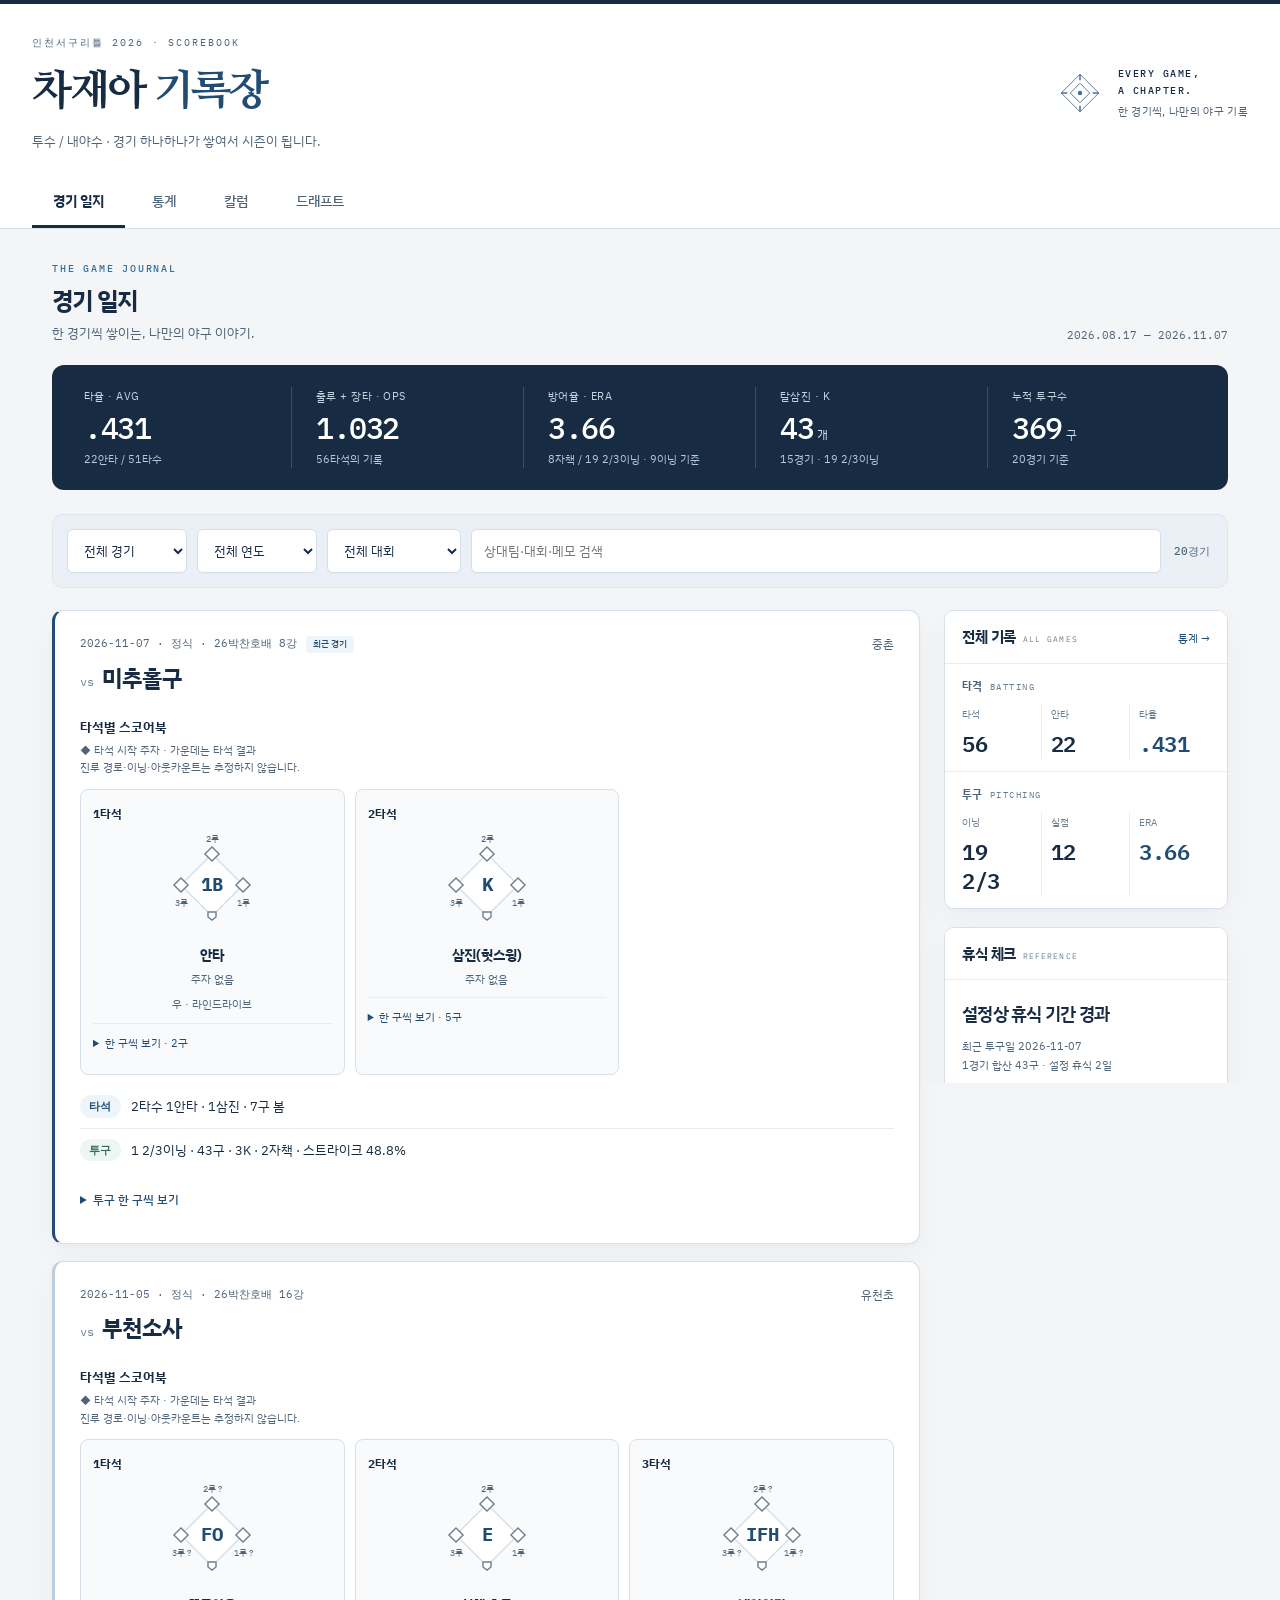
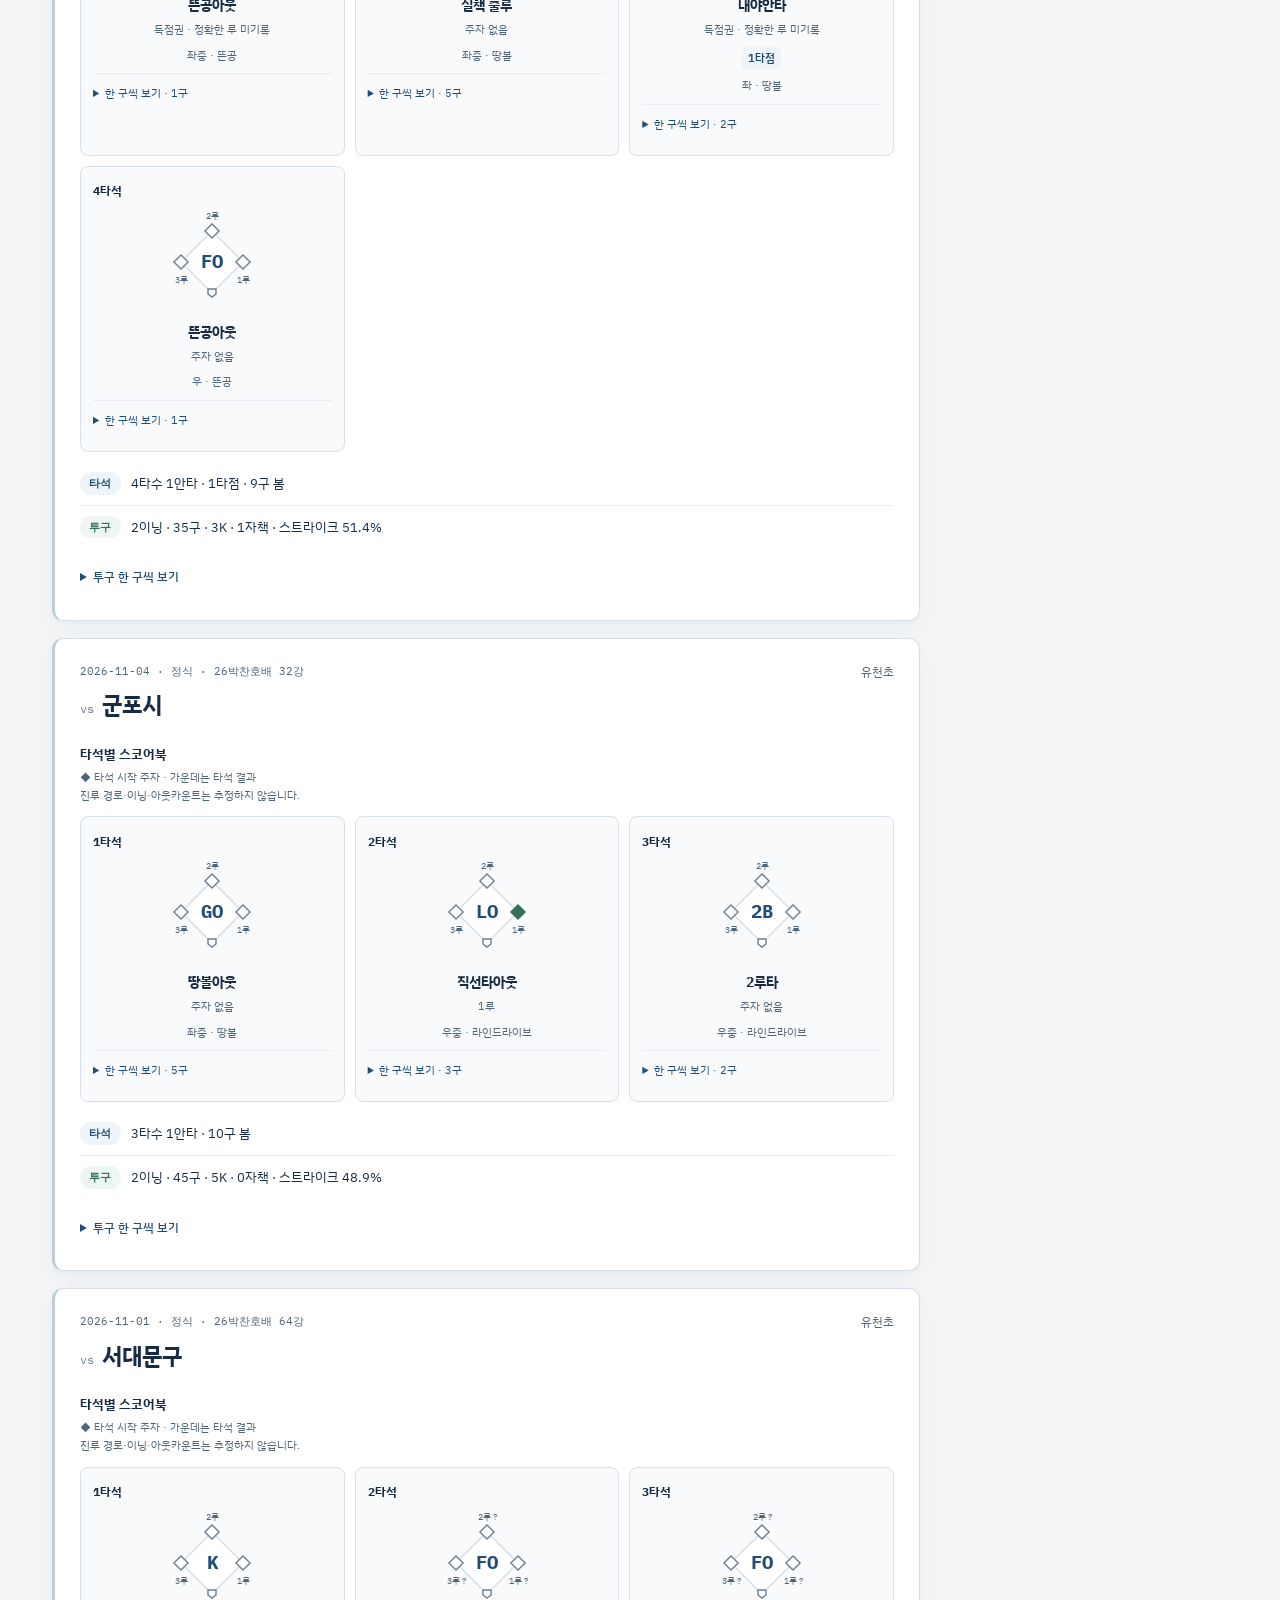
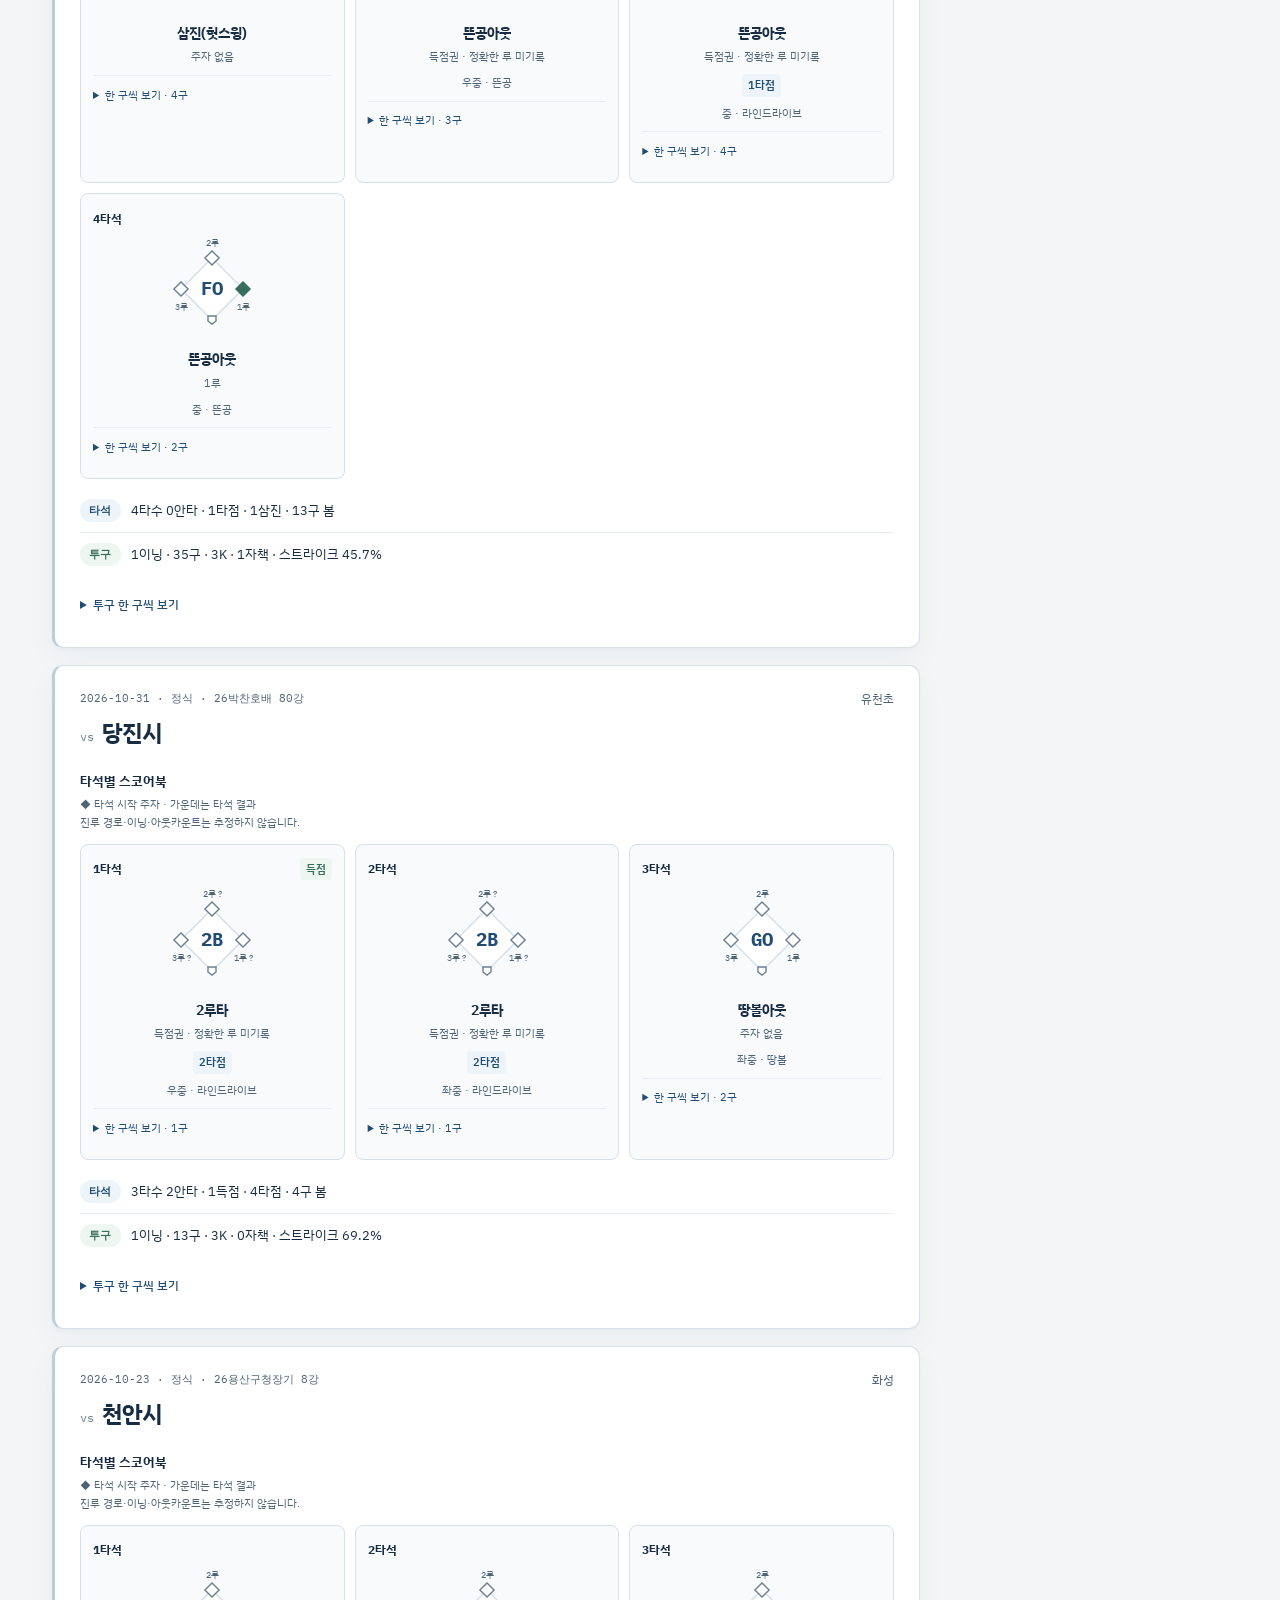
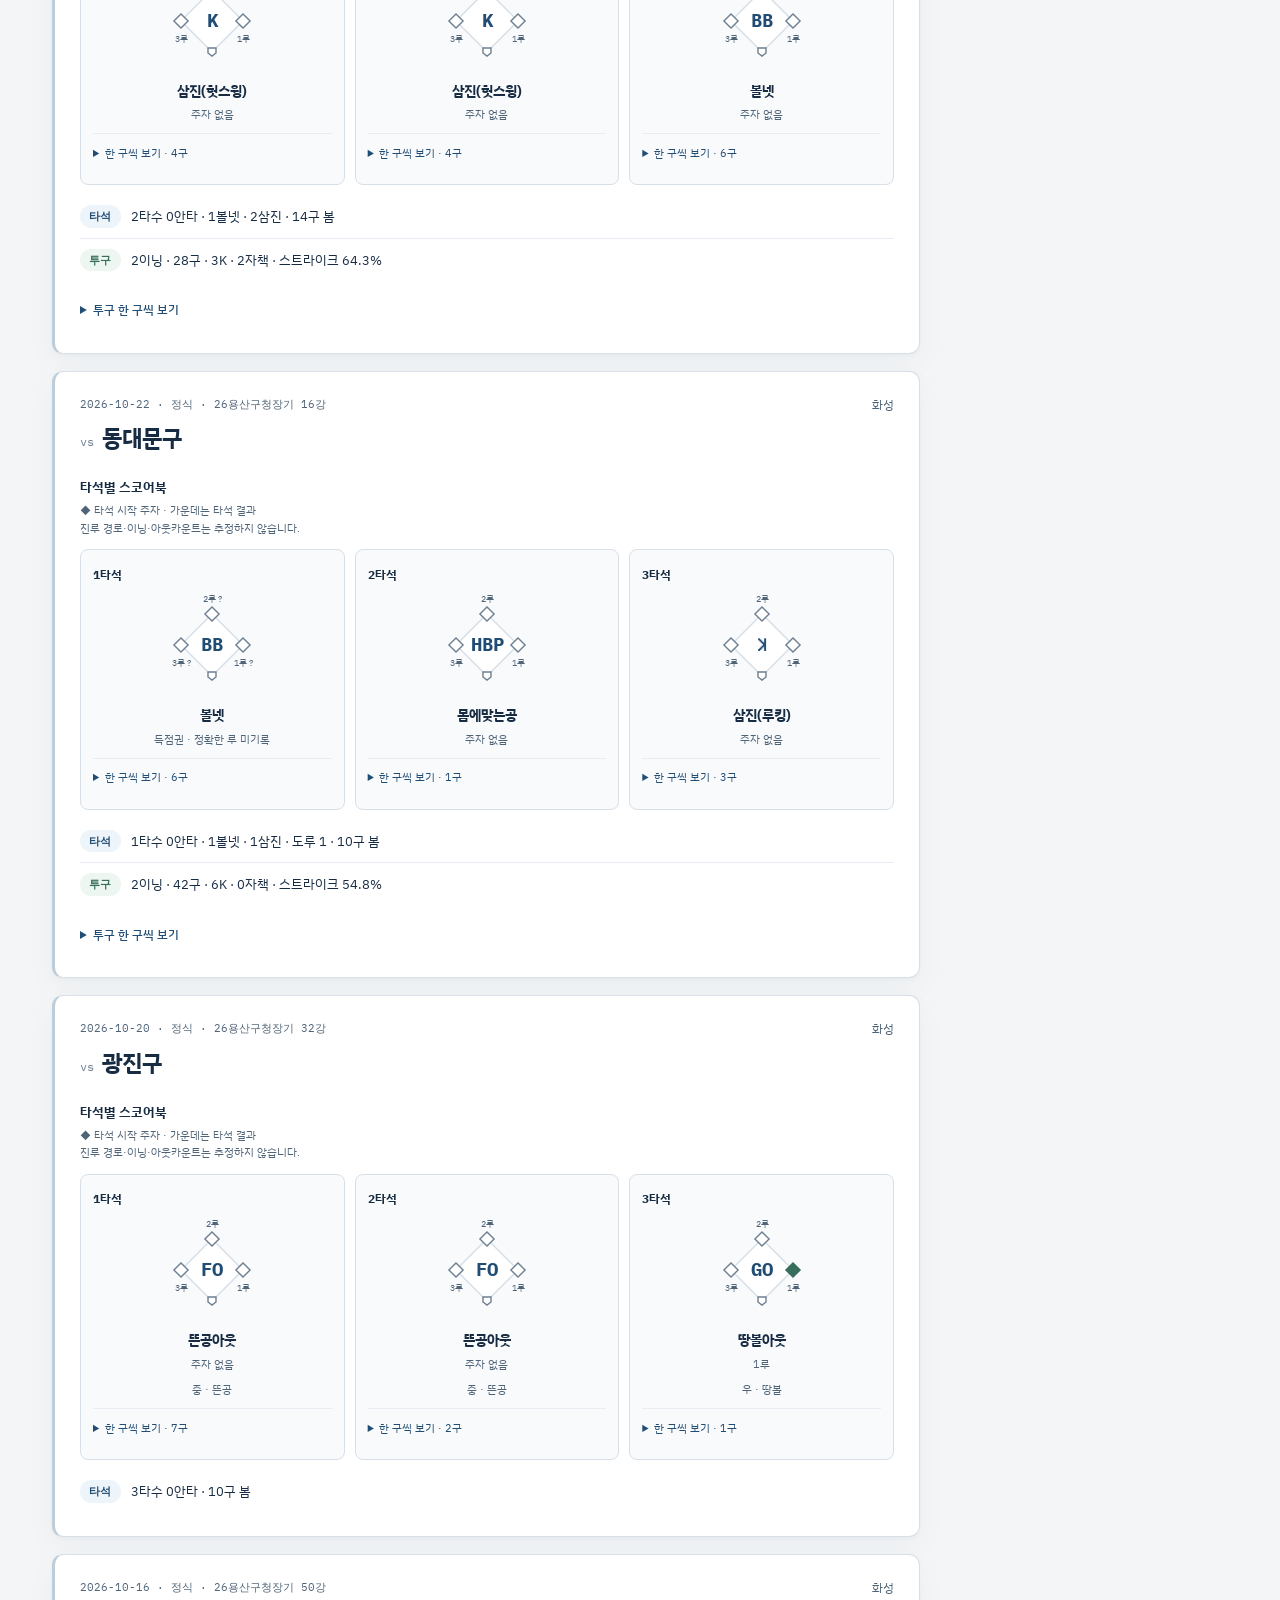
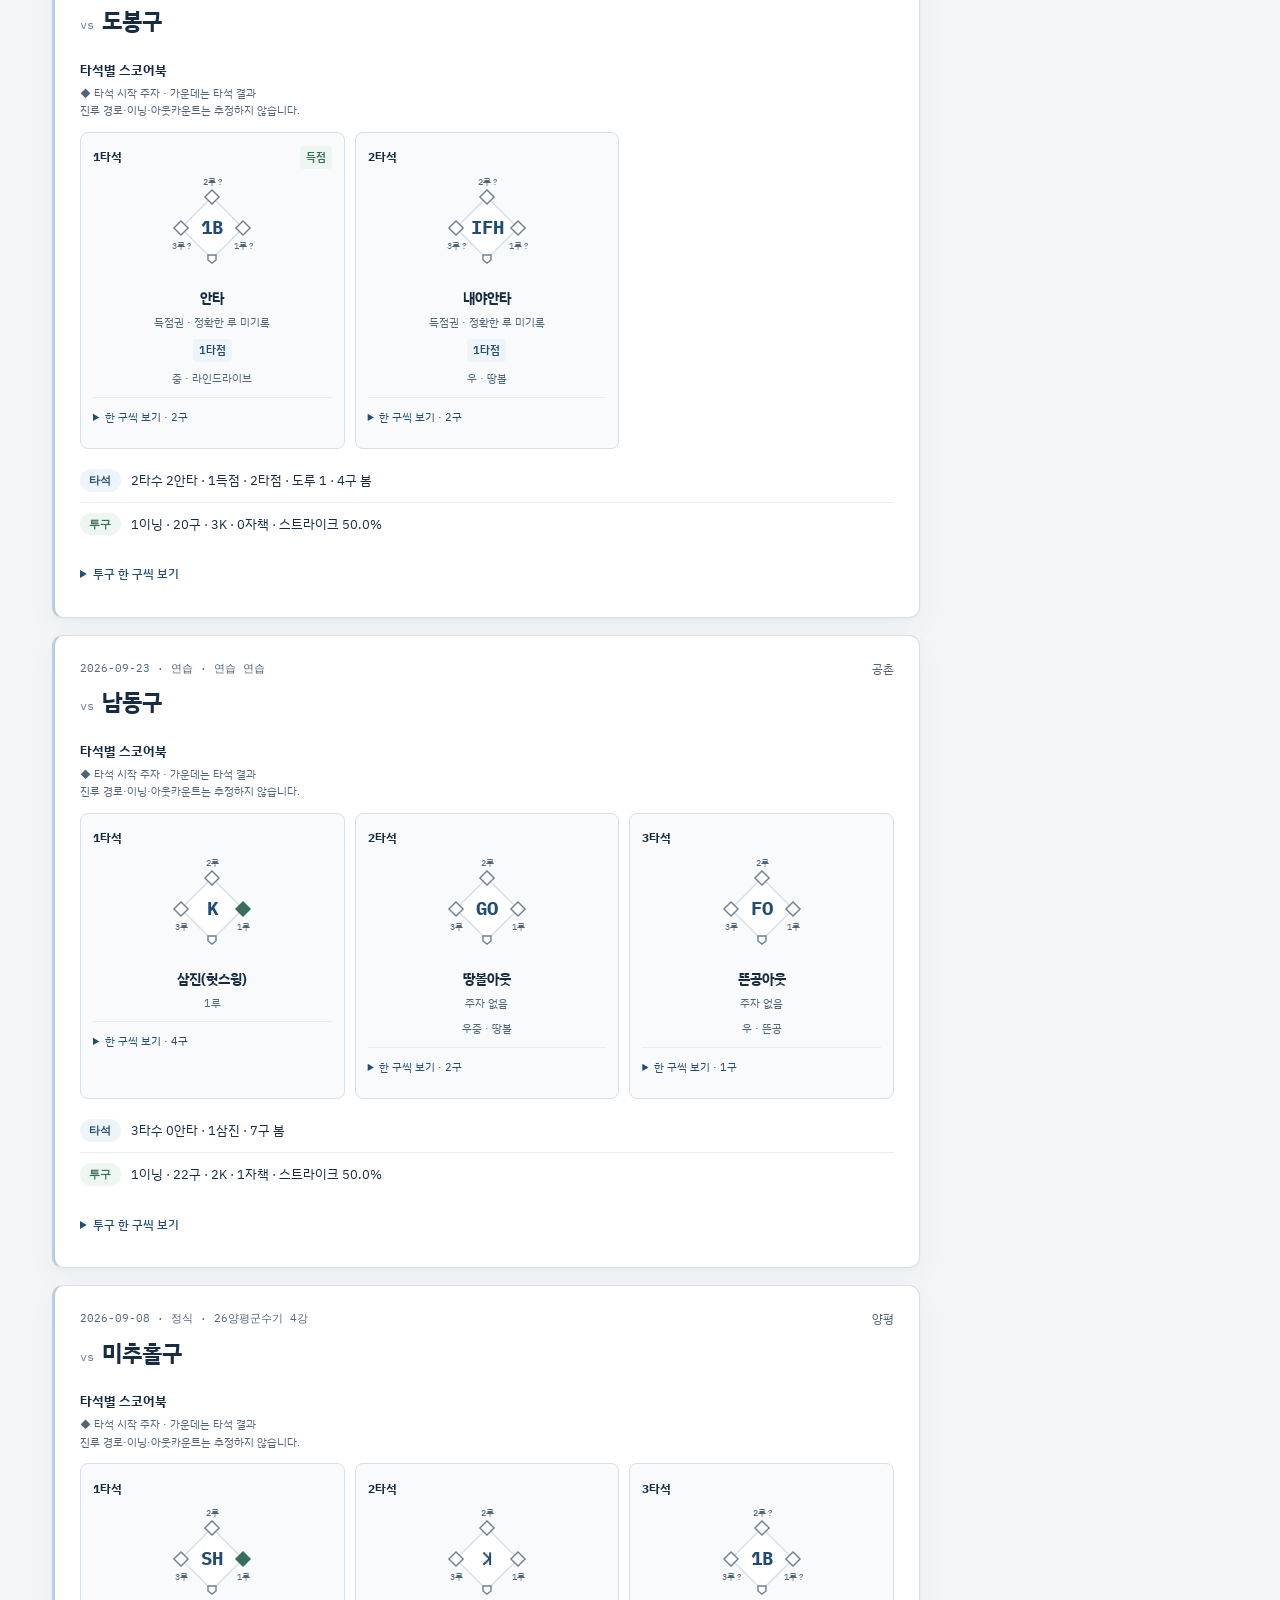
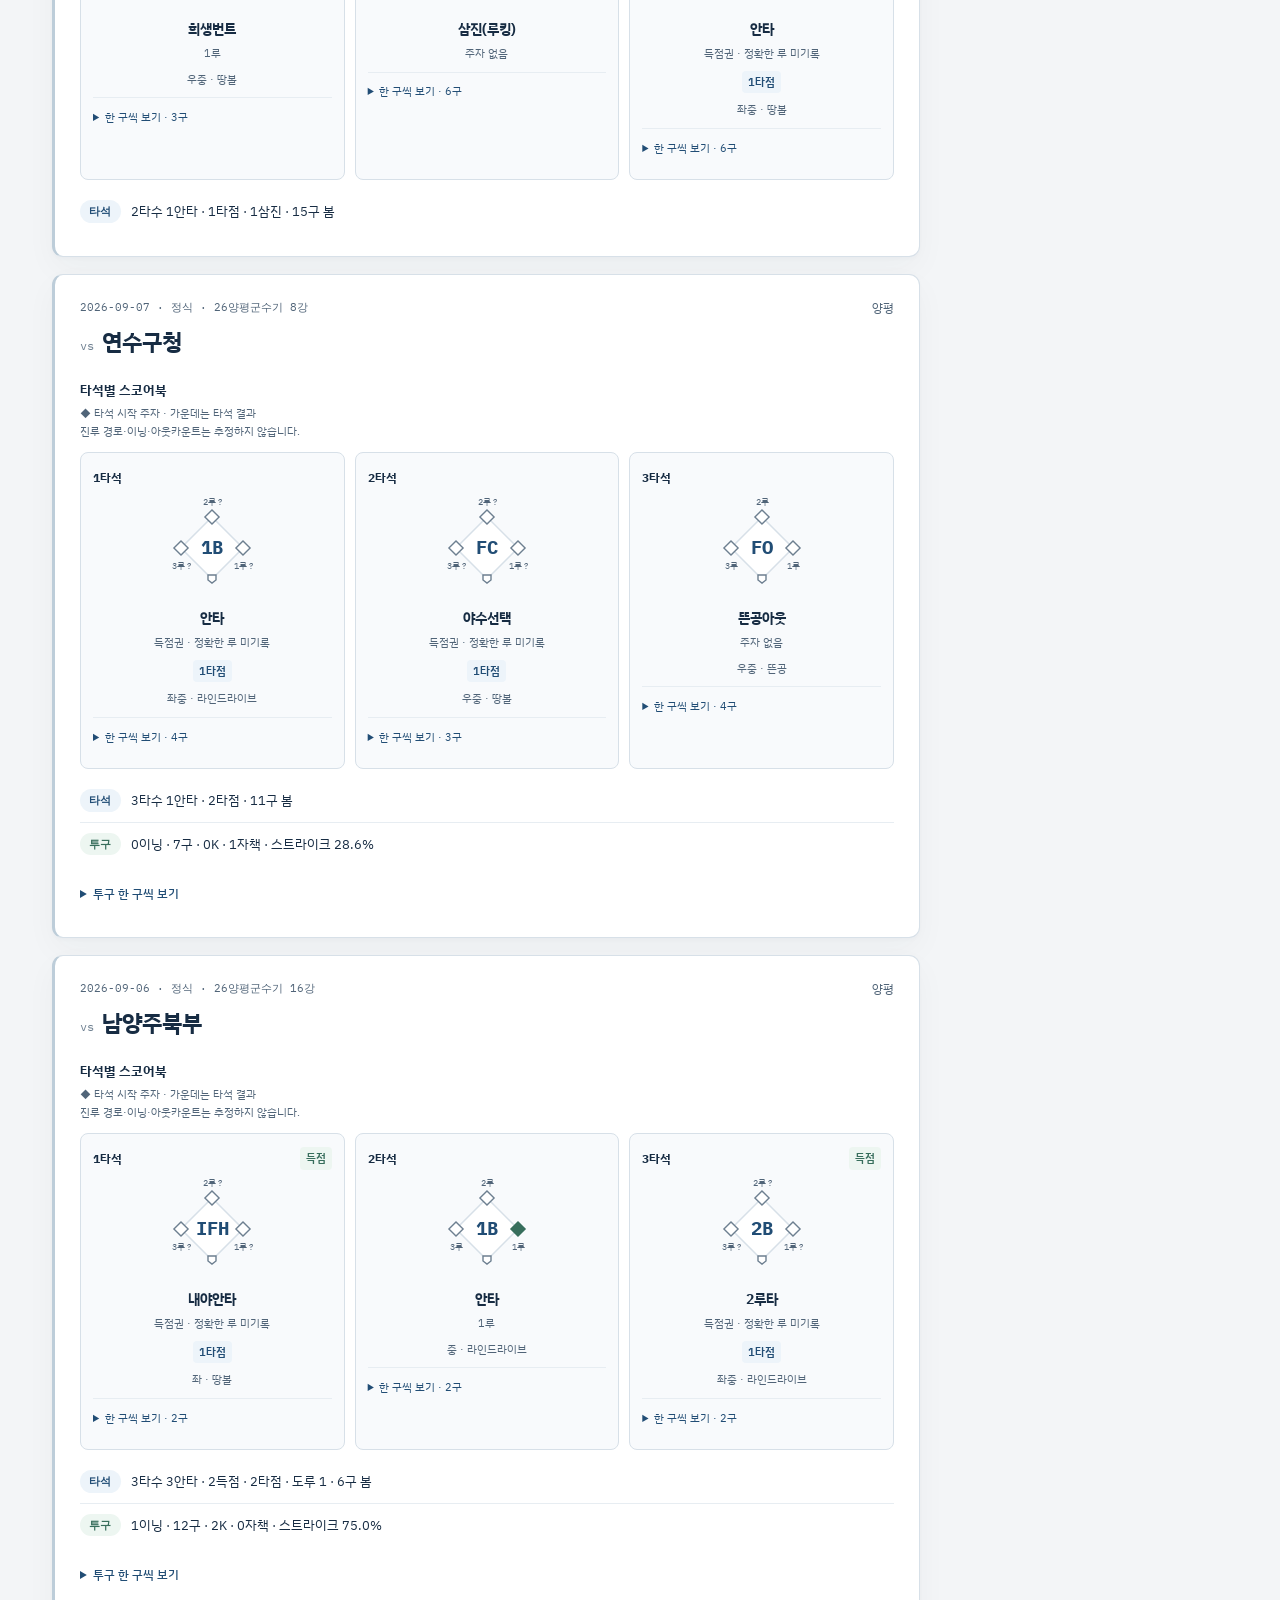
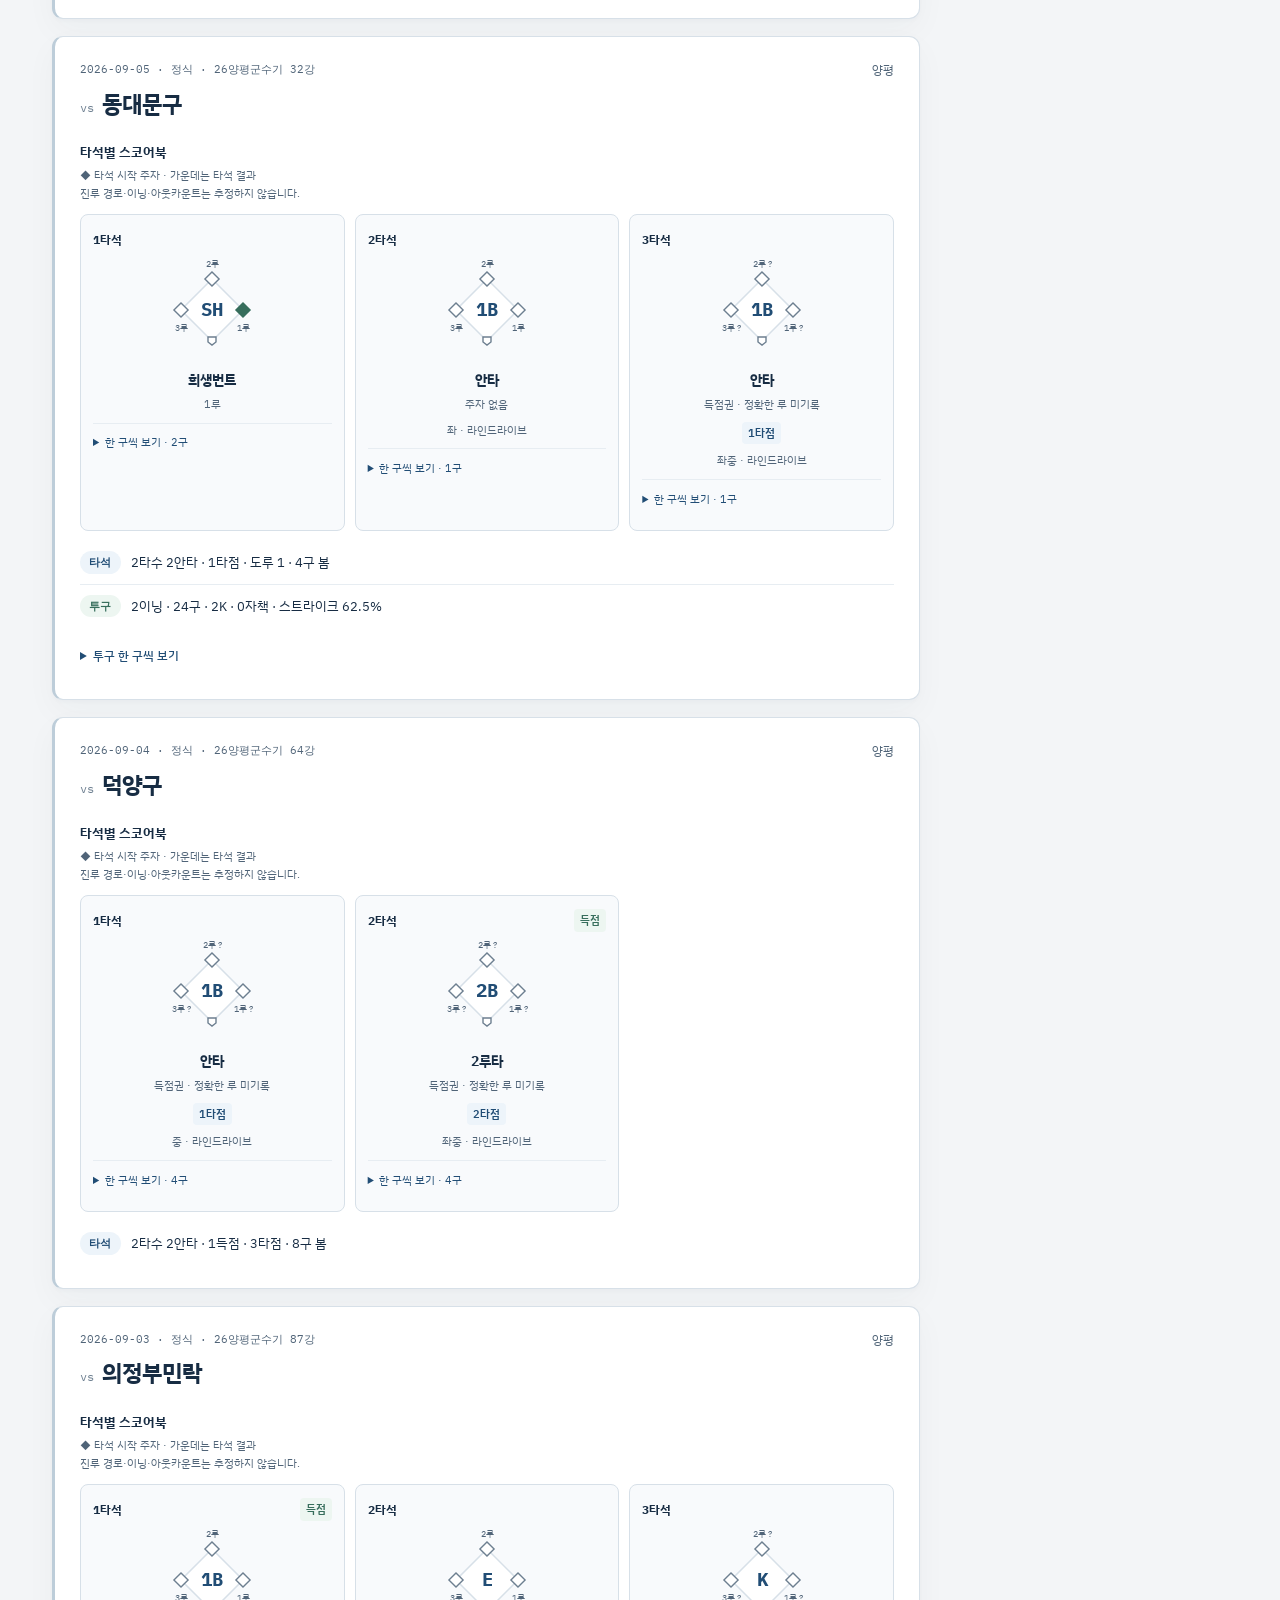
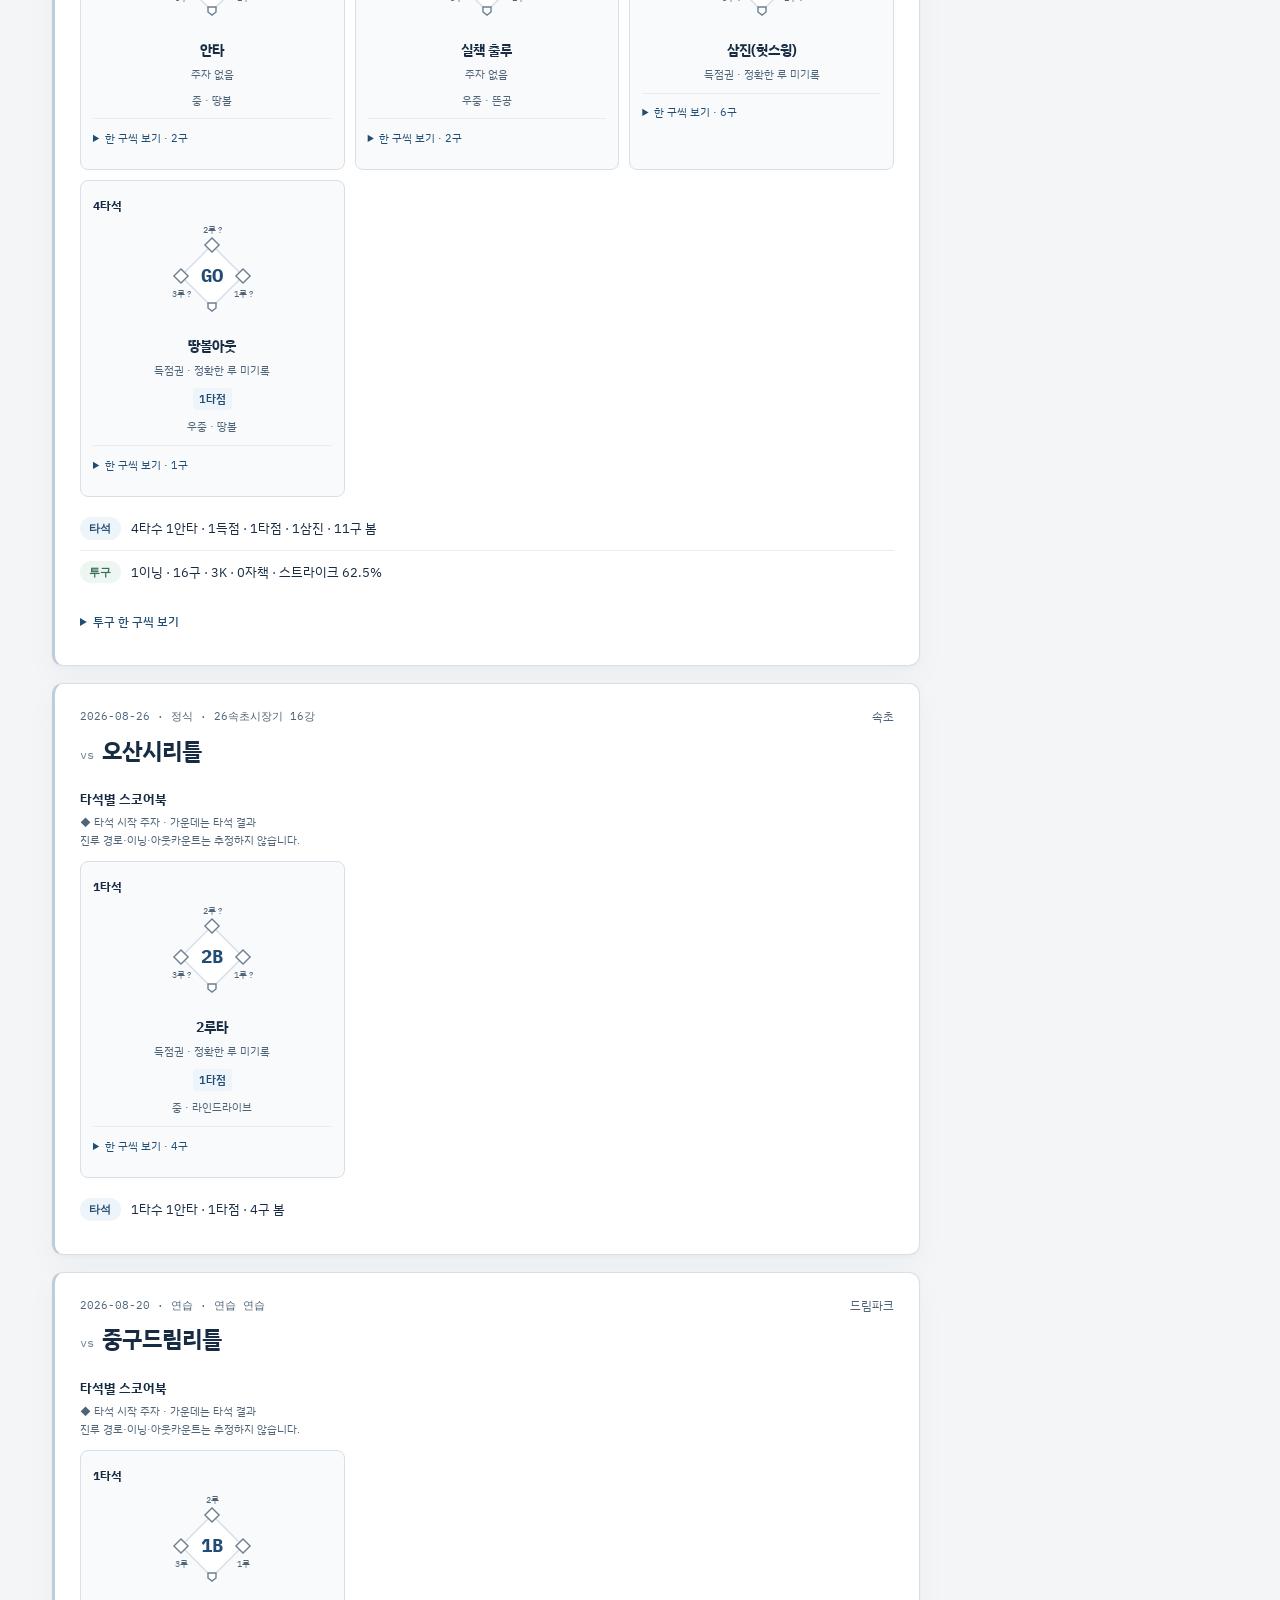
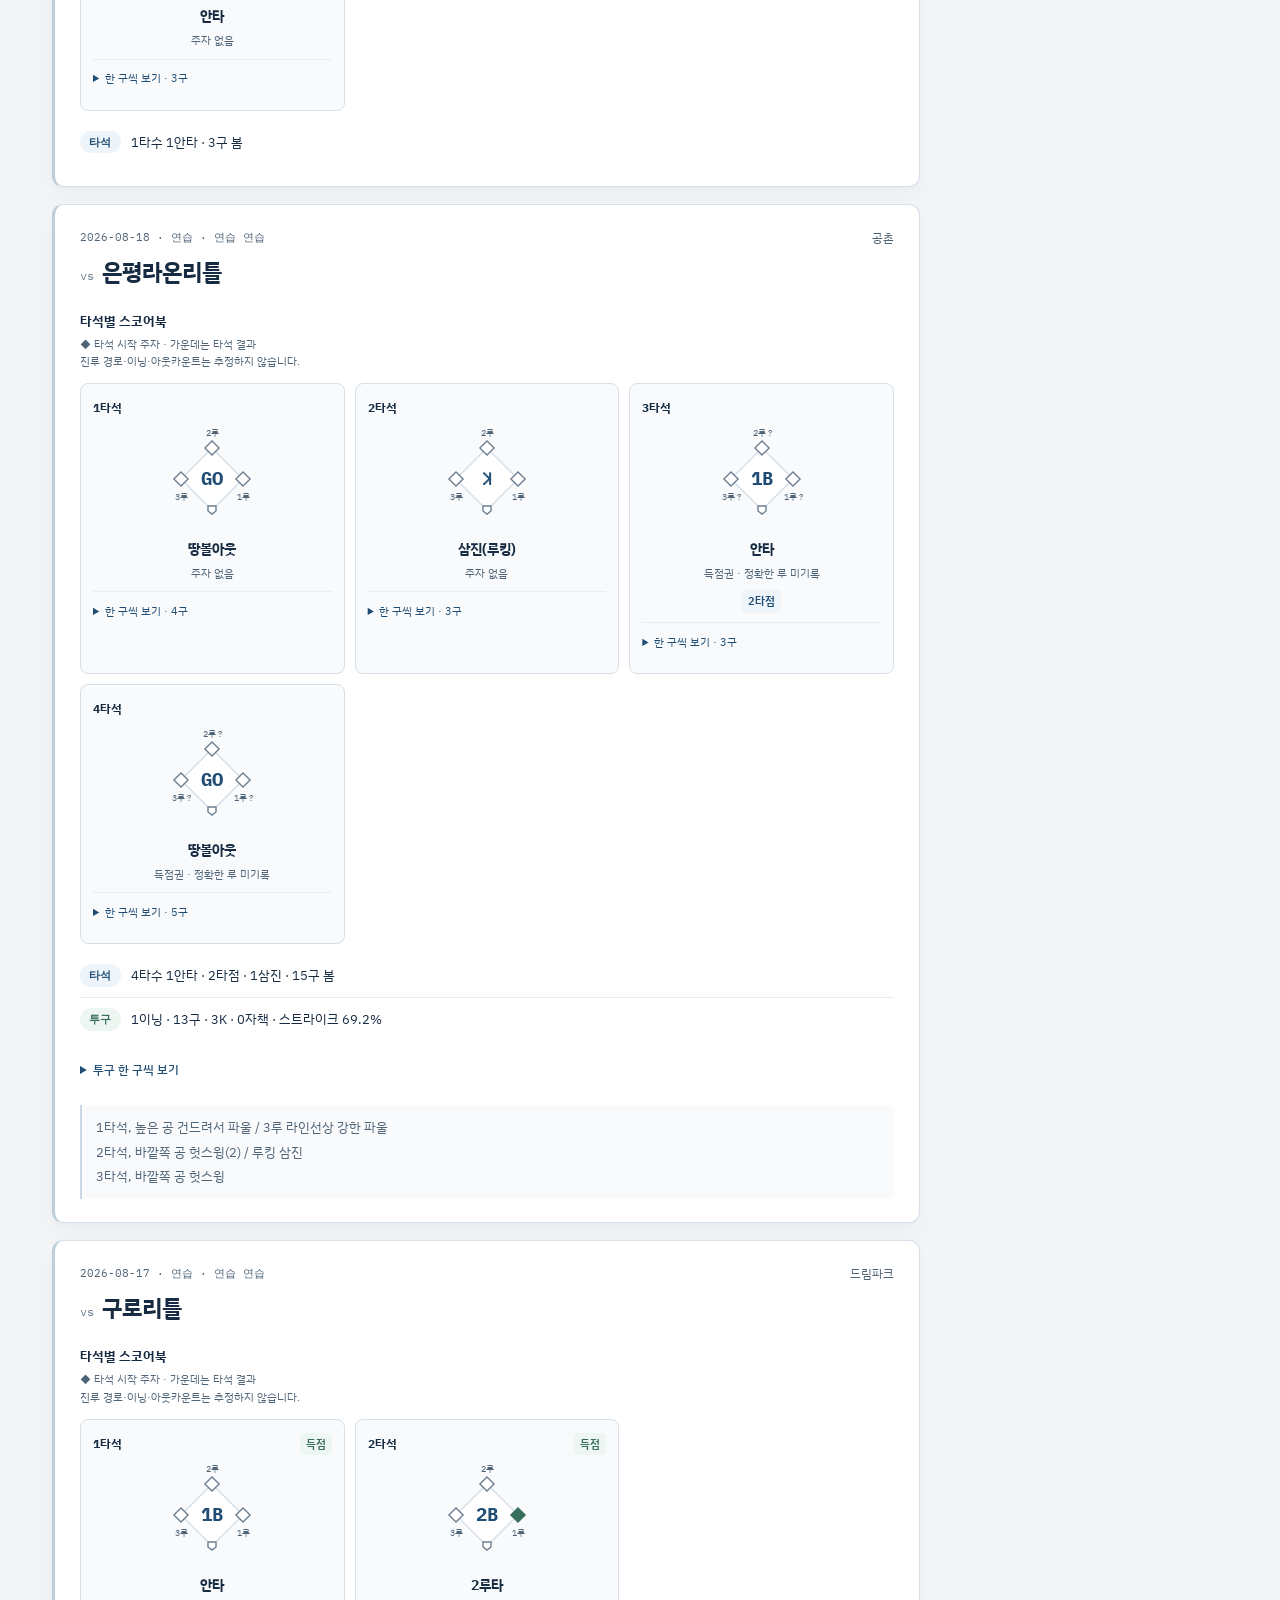
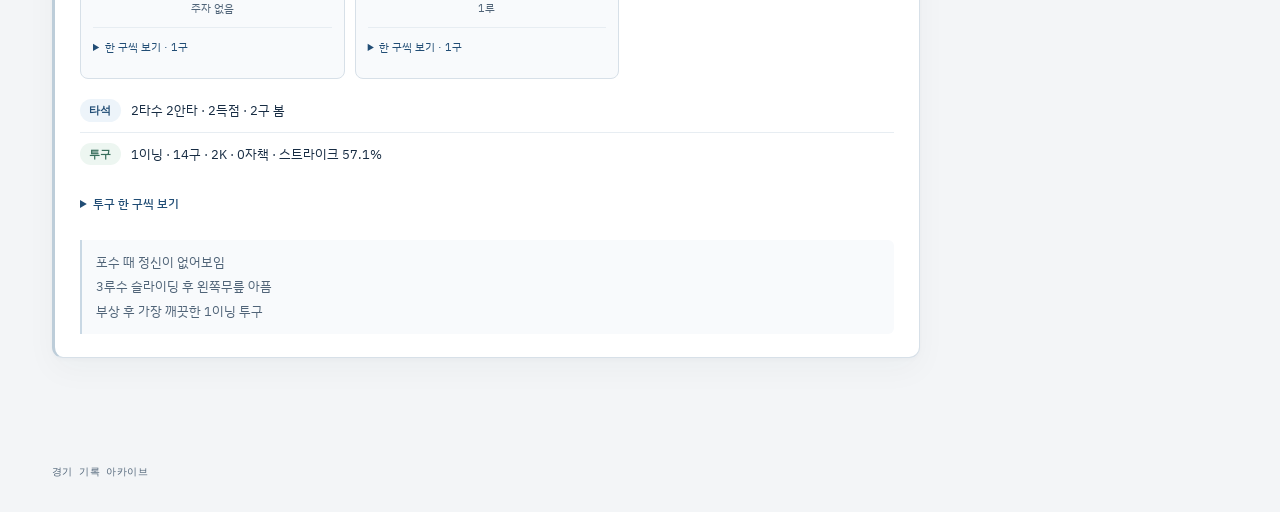
==== commit a241528f: "Add personal scorebook and simplify baseball record entry" ====
--- a/index.html
+++ b/index.html
@@ -703,7 +703,7 @@
 .restbox .kbsa span{display:block;font-size:11px;color:var(--ink-faint);margin-top:1px}
 
 </style>
-<link rel="stylesheet" href="design-refresh.css?v=20261102">
+<link rel="stylesheet" href="design-refresh.css?v=20261111">
 </head>
 <body>
 
@@ -718,7 +718,6 @@
     <nav id="nav" aria-label="기록장 메뉴">
       <button data-tab="log" class="on">경기 일지</button>
       <button data-tab="stats">통계</button>
-      <button data-tab="train">훈련</button>
       <button data-tab="posts">칼럼</button>
       <button data-tab="draft">드래프트</button>
       <button data-tab="entry">경기기록</button>
@@ -778,10 +777,6 @@
 
     <div class="card">
       <h2>투구 기록 <span class="hint">상대한 타자 한 명당 한 블록</span></h2>
-      <div class="grid g2" style="margin-bottom:14px">
-        <div><label for="e-role">등판 상황</label><select id="e-role"><option value="">해당없음</option><option>선발</option><option>구원</option><option>마무리</option></select></div>
-        <div><label for="e-dec">투수 승패</label><select id="e-dec"><option value="">해당없음</option><option>승</option><option>패</option><option>세이브</option><option>홀드</option></select></div>
-      </div>
       <div class="rowset" id="bf-rows"></div>
       <div class="livesum" id="bf-sum"></div>
       <div id="bf-warn"></div>
@@ -1050,7 +1045,7 @@
 <footer id="foot"></footer>
 <div class="toast" id="toast"></div>
 
-<script src="draft-data.js?v=20261102"></script>
+<script src="draft-data.js?v=20261103"></script>
 <script src="draft-page.js?v=20261102"></script>
 <script>
 "use strict";
@@ -1126,7 +1121,21 @@
   {v:'BT', t:'번트'}
 ];
 const QMAP = Object.fromEntries(QUALS.map(q=>[q.v,q]));
-const RUNNERS = [{v:'none',t:'주자 없음'},{v:'first',t:'1루만'},{v:'risp',t:'득점권 (2·3루)'}];
+// Exact bases are optional. Legacy risp records deliberately retain unknown positions.
+function runnerState(pa){
+  pa=pa||{};
+  if(Array.isArray(pa.bases)){
+    const bases=[1,2,3].filter(b=>pa.bases.includes(b));
+    const group=bases.some(b=>b>=2)?'risp':(bases.length?'first':'none');
+    return {bases,group,label:bases.length?bases.join('·')+'루':'주자 없음'};
+  }
+  if(pa.run==='none') return {bases:[],group:'none',label:'주자 없음'};
+  if(pa.run==='first') return {bases:[1],group:'first',label:'1루'};
+  if(pa.run==='risp') return {bases:null,group:'risp',label:'득점권 · 정확한 루 미기록'};
+  return {bases:null,group:'',label:'주자 상황 미기록'};
+}
+function isRISP(pa){ return runnerState(pa).group==='risp'; }
+function runnerLabel(pa){ return runnerState(pa).label; }
 const POSITIONS = [{v:'',t:'포지션 선택'},{v:'투수',t:'투수'},{v:'포수',t:'포수'},{v:'1루수',t:'1루수'},{v:'2루수',t:'2루수'},{v:'3루수',t:'3루수'},{v:'유격수',t:'유격수'},{v:'좌익수',t:'좌익수'},{v:'중견수',t:'중견수'},{v:'우익수',t:'우익수'},{v:'지명타자',t:'지명타자'}];
 
 /* ================= 저장소 ================= */
@@ -1500,16 +1509,46 @@
   return '<div class="pad">'+PITCH.map(p=>'<button type="button" data-p="'+p.v+'">'+p.t+'</button>').join('')+
     '<button type="button" class="undo" data-undo="1">← 취소</button></div>';
 }
+function runnerInput(d){
+  const state=runnerState(d);
+  return '<fieldset class="runner-input" data-exact="'+(state.bases!==null?'1':'0')+'"><legend>타석 시작 주자 <span class="muted">복수 선택</span></legend>'+
+    '<input type="hidden" class="pa-run" value="'+esc(state.group)+'">'+
+    '<div class="base-options">'+[1,2,3].map(b=>'<label class="base-choice"><input type="checkbox" class="pa-base" value="'+b+'"'+(state.bases&&state.bases.includes(b)?' checked':'')+'><span>'+b+'루</span></label>').join('')+
+    '<button type="button" class="base-none">주자 없음</button></div>'+
+    '<p class="runner-help" aria-live="polite">'+runnerHint(state)+'</p></fieldset>';
+}
+function runnerHint(state){
+  if(state.bases===null) return state.group==='risp'?'기존 득점권 기록을 유지합니다. 정확한 루를 알 때만 선택하세요.':'주자 상황 미기록. 아는 경우에만 선택하세요.';
+  return state.group==='risp'?'득점권 타율에 자동 반영됩니다.':'2루 또는 3루를 선택하면 득점권 타율에 자동 반영됩니다.';
+}
+function readRunnerFields(row){
+  const field=row.querySelector('.runner-input');
+  const run=row.querySelector('.pa-run').value;
+  if(!field || !field.dataset || field.dataset.exact!=='1') return {run};
+  const bases=Array.from(field.querySelectorAll('.pa-base:checked')).map(x=>iv(x.value));
+  return {bases,run:runnerState({bases}).group};
+}
+function updateRunnerInput(field,clear){
+  if(clear) field.querySelectorAll('.pa-base').forEach(x=>{ x.checked=false; });
+  field.dataset.exact='1';
+  const bases=Array.from(field.querySelectorAll('.pa-base:checked')).map(x=>iv(x.value));
+  const state=runnerState({bases});
+  field.querySelector('.pa-run').value=state.group;
+  field.querySelector('.runner-help').textContent=runnerHint(state);
+}
+function originalRow(row){
+  try{ return JSON.parse(row.dataset.original||'{}'); }catch(e){ return {}; }
+}
 function paBlock(d){
-  d=d||{}; const seq=d.seq||''; const q=seqStats(seq);
-  return '<div class="blk pa" data-seq="'+esc(seq)+'">'+
+  d=d||{run:'none'}; const seq=d.seq||''; const q=seqStats(seq);
+  return '<div class="blk pa" data-original="'+esc(JSON.stringify(d))+'" data-seq="'+esc(seq)+'">'+
     '<div class="bhead"><span class="idx">타석</span>'+
       '<span class="cnt">'+countLabel(seq)+' <small>볼-스트 · '+q.pitches+'구</small></span>'+
       '<button class="xbtn" data-del title="이 타석 삭제">×</button></div>'+
     '<div class="seqline">'+seqChips(seq)+'</div>'+padHTML()+
     '<div class="grid g4">'+
       '<div><label>최종 결과</label><select class="pa-res">'+optList([{v:'',t:'결과 선택'}].concat(RESULTS), d.res||'', true)+'</select></div>'+
-      '<div><label>주자 상황</label><select class="pa-run">'+optList(RUNNERS, d.run||'none', true)+'</select></div>'+
+      runnerInput(d)+
       '<div><label>타점</label><input type="number" min="0" class="pa-rbi" value="'+(d.rbi??'')+'"></div>'+
       '<div><label>득점</label><input type="number" min="0" max="1" class="pa-scored" value="'+(d.scored??'')+'"></div>'+
       '<div><label>타구 방향 <span class="muted">— 친 경우만</span></label><select class="pa-dir">'+optList(DIRS, d.dir||'', true)+'</select></div>'+
@@ -1518,7 +1557,7 @@
 }
 function bfBlock(d){
   d=d||{}; const seq=d.seq||''; const q=seqStats(seq);
-  return '<div class="blk bf" data-seq="'+esc(seq)+'">'+
+  return '<div class="blk bf" data-original="'+esc(JSON.stringify(d))+'" data-seq="'+esc(seq)+'">'+
     '<div class="bhead"><span class="idx">타자</span>'+
       '<span class="cnt">'+countLabel(seq)+' <small>볼-스트 · '+q.pitches+'구</small></span>'+
       '<button class="xbtn" data-del title="이 타자 삭제">×</button></div>'+
@@ -1532,15 +1571,15 @@
 }
 function fdBlock(d){
   d=d||{};
-  return '<div class="blk fd">'+
+  return '<div class="blk fd" data-original="'+esc(JSON.stringify(d))+'">'+
     '<div class="bhead"><span class="idx">수비</span><button class="xbtn" data-del title="삭제">×</button></div>'+
     '<div class="grid g4">'+
       '<div><label>포지션</label><select class="fd-pos">'+optList(POSITIONS, d.pos||'', true)+'</select></div>'+
       '<div><label>수비 이닝</label><input type="number" min="0" step="0.5" class="fd-inn" value="'+(d.inn??'')+'"></div>'+
-      '<div><label>자살 PO</label><input type="number" min="0" class="fd-po" value="'+(d.po??'')+'"></div>'+
-      '<div><label>보살 A</label><input type="number" min="0" class="fd-a" value="'+(d.a??'')+'"></div>'+
+      '<div><label>직접 아웃 · 자살 PO<input aria-label="직접 아웃 자살 PO" type="number" min="0" class="fd-po" value="'+(d.po??'')+'"></label><p class="field-help">뜬공을 잡거나, 주자를 태그하거나, 송구를 받아 베이스에서 아웃시키면 +1</p></div>'+
+      '<div><label>아웃을 도운 송구 · 보살 A<input aria-label="아웃을 도운 송구 보살 A" type="number" min="0" class="fd-a" value="'+(d.a??'')+'"></label><p class="field-help">내 송구·터치를 이어받은 동료가 아웃을 완성하면 +1. 단순 송구는 세지 않아요.</p></div>'+
       '<div><label>실책 E</label><input type="number" min="0" class="fd-e" value="'+(d.e??'')+'"></div>'+
-    '</div></div>';
+    '</div><div class="field-example"><b>예: 유격수가 1루로 던져 타자 아웃</b><br>유격수는 보살 A +1, 공을 받은 1루수는 자살 PO +1.<br>뜬공을 직접 잡았다면 자살 PO +1, 보살 A는 0입니다. 포수가 삼진의 마지막 공을 잡아 아웃을 완성해도 PO +1입니다.</div></div>';
 }
 function reindex(){
   $$('#pa-rows .blk').forEach((r,i)=>{ r.querySelector('.idx').textContent=(i+1)+'타석'; });
@@ -1611,7 +1650,14 @@
   $('#bf-rows').addEventListener('input',ev=>{ if(ev.target.classList.contains('bf-inn')) reindex(); liveSummary(); });
   $('#bf-rows').addEventListener('change',liveSummary);
   $('#pa-rows').addEventListener('input',liveSummary);
-  $('#pa-rows').addEventListener('change',liveSummary);
+  $('#pa-rows').addEventListener('change',ev=>{
+    if(ev.target.matches('.pa-base')) updateRunnerInput(ev.target.closest('.runner-input'),false);
+    liveSummary();
+  });
+  $('#pa-rows').addEventListener('click',ev=>{
+    const clear=ev.target.closest('.base-none');
+    if(clear){ updateRunnerInput(clear.closest('.runner-input'),true); liveSummary(); queueDraft(); }
+  });
   const ep=$('#p-entry');
   if(ep){ ep.addEventListener('input',queueDraft); ep.addEventListener('change',queueDraft); ep.addEventListener('click',function(ev){ if(ev.target.closest('[data-p],[data-undo],[data-del]')) queueDraft(); }); }
   $('#add-pa').addEventListener('click',()=>{ $('#pa-rows').insertAdjacentHTML('beforeend',paBlock()); reindex(); liveSummary(); });
@@ -1621,8 +1667,9 @@
 
 /* ================= 폼 <-> 객체 ================= */
 let EDIT_ID = null;
+let EDIT_SOURCE = {};
 function isBlankPA(pa){
-  return !pa.seq && !pa.res && (!pa.run || pa.run==='none') &&
+  return !pa.seq && !pa.res && (!runnerState(pa).group || runnerState(pa).group==='none') &&
     !pa.rbi && !pa.scored && !pa.dir && !pa.qual;
 }
 function battingEntryError(pas){
@@ -1631,27 +1678,28 @@
 }
 function readForm(){
   const pas=$$('#pa-rows .blk').map(r=>({
-    seq:r.dataset.seq||'', res:r.querySelector('.pa-res').value, run:r.querySelector('.pa-run').value,
+    ...originalRow(r), ...readRunnerFields(r),
+    seq:r.dataset.seq||'', res:r.querySelector('.pa-res').value,
     rbi:iv(r.querySelector('.pa-rbi').value), scored:iv(r.querySelector('.pa-scored').value),
     dir: r.querySelector('.pa-dir') ? r.querySelector('.pa-dir').value : '',
     qual: r.querySelector('.pa-qual') ? r.querySelector('.pa-qual').value : ''
   })).filter(pa=>!isBlankPA(pa));
   const bfs=$$('#bf-rows .blk').map(r=>({
-    seq:r.dataset.seq||'', res:r.querySelector('.bf-res').value, inn:iv(r.querySelector('.bf-inn').value),
+    ...originalRow(r), seq:r.dataset.seq||'', res:r.querySelector('.bf-res').value, inn:iv(r.querySelector('.bf-inn').value),
     r:iv(r.querySelector('.bf-r').value), er:iv(r.querySelector('.bf-er').value)
   }));
   const fds=$$('#fd-rows .blk').map(r=>({
-    pos:r.querySelector('.fd-pos').value, inn:num(r.querySelector('.fd-inn').value),
+    ...originalRow(r), pos:r.querySelector('.fd-pos').value, inn:num(r.querySelector('.fd-inn').value),
     po:iv(r.querySelector('.fd-po').value), a:iv(r.querySelector('.fd-a').value), e:iv(r.querySelector('.fd-e').value)
   }));
   return {
+    ...EDIT_SOURCE,
     id: EDIT_ID||uid(),
     date: $('#e-date').value||today(),
     type: $('#e-type').value,
     opp: $('#e-opp').value.trim(), venue: $('#e-venue').value.trim(),
     tour: $('#e-tour').value.trim(), round: $('#e-round').value.trim(),
     sb: iv($('#e-sb').value), cs: iv($('#e-cs').value),
-    dec: $('#e-dec').value, role: $('#e-role').value,
     vid: $('#e-vid').value.trim(), vid2: $('#e-vid2').value.trim(),
     album: $('#e-album').value.trim(), photo: $('#e-photo').value.trim(),
     memo: $('#e-memo').value, pas, bfs, fds
@@ -1662,14 +1710,14 @@
   const isNew=!g;
   EDIT_ID = g?g.id:null;
   g = g||{};
+  EDIT_SOURCE = JSON.parse(JSON.stringify(g));
   $('#e-date').value=g.date||today();
   $('#e-type').value=g.type||'정식';
   ['opp','venue','tour','round','memo'].forEach(k=>{ $('#e-'+k).value=g[k]||''; });
   $('#e-sb').value=g.sb||''; $('#e-cs').value=g.cs||'';
-  $('#e-dec').value=g.dec||''; $('#e-role').value=g.role||'';
   $('#e-vid').value=g.vid||''; $('#e-vid2').value=g.vid2||'';
   $('#e-album').value=g.album||''; $('#e-photo').value=g.photo||'';
-  $('#pa-rows').innerHTML=(Array.isArray(g.pas)?g.pas:(isNew?[{}]:[])).map(paBlock).join('');
+  $('#pa-rows').innerHTML=(Array.isArray(g.pas)?g.pas:(isNew?[{run:'none'}]:[])).map(paBlock).join('');
   $('#bf-rows').innerHTML=(g.bfs&&g.bfs.length?g.bfs:[]).map(bfBlock).join('');
   $('#fd-rows').innerHTML=(g.fds&&g.fds.length?g.fds:[]).map(fdBlock).join('');
   reindex();
@@ -1760,8 +1808,8 @@
       a.AB+=r.ab||0; a.H+=r.h||0; a.TB+=r.tb||0;
       a.BB+=r.bb||0; a.HBP+=r.hbp||0; a.SO+=r.so||0; a.SF+=r.sf||0; a.SH+=r.sh||0;
       if(r.v==='2B') a.B2++; else if(r.v==='3B') a.B3++; else if(r.v==='HR') a.HR++; else if(r.h) a.B1++;
-      if(pa.run==='risp'){ a.rispAB+=r.ab||0; a.rispH+=r.h||0; a.rispRBI+=pa.rbi||0; }
-      if(pa.run==='none'){ a.emptyAB+=r.ab||0; a.emptyH+=r.h||0; }
+      if(isRISP(pa)){ a.rispAB+=r.ab||0; a.rispH+=r.h||0; a.rispRBI+=pa.rbi||0; }
+      if(runnerState(pa).group==='none'){ a.emptyAB+=r.ab||0; a.emptyH+=r.h||0; }
       if(q.pitches){
         if(q.sAt>=2){ a.twoAB+=r.ab||0; a.twoH+=r.h||0; }
         if(q.bAt>q.sAt){ a.aheadAB+=r.ab||0; a.aheadH+=r.h||0; }
@@ -2007,16 +2055,38 @@
 }
 
 /* ================= 다이아몬드 ================= */
-function diamond(bases,out){
-  const P={h:[19,32],f:[32,19],s:[19,6],t:[6,19]};
-  const seg=[[P.h,P.f],[P.f,P.s],[P.s,P.t],[P.t,P.h]];
-  let paths='<path d="M19 32 L32 19 L19 6 L6 19 Z" fill="none" stroke="var(--rule)" stroke-width="1"/>';
-  for(let i=0;i<bases&&i<4;i++){
-    const a=seg[i][0], b=seg[i][1];
-    paths+='<line x1="'+a[0]+'" y1="'+a[1]+'" x2="'+b[0]+'" y2="'+b[1]+'" stroke="var(--ink)" stroke-width="2.4" stroke-linecap="round"/>';
-  }
-  if(out&&!bases) paths+='<line x1="12" y1="12" x2="26" y2="26" stroke="var(--ink-faint)" stroke-width="1.6"/><line x1="26" y1="12" x2="12" y2="26" stroke="var(--ink-faint)" stroke-width="1.6"/>';
-  return '<svg class="dia" width="40" height="40" viewBox="0 0 38 38" aria-hidden="true">'+paths+'</svg>';
+const SCORE_SYMBOLS={SO_S:'K',SO_L:'ꓘ',IFH:'IFH',GO:'GO',FO:'FO',LO:'LO',PO:'PO',DP:'DP',SF:'SF',SH:'SH',E:'E',FC:'FC',CI:'CI'};
+function scoreDiamond(pa){
+  const state=runnerState(pa);
+  const marks=[[1,89,58],[2,58,27],[3,27,58]].map(([base,x,y])=>{
+    const known=state.bases!==null, occupied=known&&state.bases.includes(base);
+    return '<rect x="'+(x-5)+'" y="'+(y-5)+'" width="10" height="10" transform="rotate(45 '+x+' '+y+')" class="score-base'+(occupied?' occupied':'')+'"/>'+
+      '<text x="'+x+'" y="'+(y+(base===2?-12:21))+'" class="base-number">'+base+'루'+(!known?' ?':'')+'</text>';
+  }).join('');
+  const symbol=SCORE_SYMBOLS[pa.res]||pa.res||'—';
+  return '<svg class="score-diamond" viewBox="0 0 116 116" role="img" aria-label="'+esc('타석 시작: '+state.label)+'">'+
+    '<path d="M58 89 L89 58 L58 27 L27 58 Z" class="score-outline"/>'+marks+
+    '<path d="M54 85h8v5l-4 3-4-3Z" class="score-home"/>'+
+    '<text x="58" y="64" class="score-symbol">'+esc(symbol)+'</text></svg>';
+}
+function scorebookHTML(g){
+  const cards=(g.pas||[]).map((pa,i)=>{
+    if(isBlankPA(pa)) return '';
+    const result=(RMAP[pa.res]||{}).t||pa.res||'결과 미기록';
+    const direction=pa.dir?((DMAP[pa.dir]||{}).t||pa.dir):'';
+    const quality=pa.qual?((QMAP[pa.qual]||{}).t||pa.qual):'';
+    const contact=[direction,quality].filter(Boolean).join(' · ');
+    return '<li class="score-pa"><div class="score-pa-top"><b>'+(i+1)+'타석</b>'+
+      (pa.scored?'<span class="score-badge scored">득점</span>':'')+'</div>'+scoreDiamond(pa)+
+      '<div class="score-result">'+esc(result)+'</div>'+
+      '<div class="score-runner">'+esc(runnerLabel(pa))+'</div>'+
+      (pa.rbi?'<span class="score-badge">'+esc(pa.rbi)+'타점</span>':'')+
+      (contact?'<div class="score-contact">'+esc(contact)+'</div>':'')+
+      (pa.seq?'<details class="score-pitches"><summary>한 구씩 보기 · '+seqStats(pa.seq).pitches+'구</summary><div class="seqline">'+seqChips(pa.seq)+'</div><p>'+esc(countLabel(pa.seq))+'</p></details>':'<span class="score-no-pitches">투구 순서 미기록</span>')+'</li>';
+  }).filter(Boolean).join('');
+  if(!cards) return '';
+  return '<section class="scorebook" aria-label="타석별 스코어북"><div class="scorebook-title">타석별 스코어북</div>'+
+    '<p class="scorebook-key">◆ 타석 시작 주자 · 가운데는 타석 결과<br>진루 경로·이닝·아웃카운트는 추정하지 않습니다.</p><ol class="scorebook-grid">'+cards+'</ol></section>';
 }
 
 /* ================= 차트 ================= */
@@ -2170,6 +2240,7 @@
   el.innerHTML='<div class="overview-strip" aria-label="선택한 경기 요약">'+
     item('타율 · AVG',r3(b.AVG),b.H+'안타 / '+b.AB+'타수')+
     item('출루 + 장타 · OPS',r3(b.OPS),b.PA+'타석의 기록')+
+    item('방어율 · ERA',r2(p.ERA),p.G?p.ER+'자책 / '+ipText(p.OUT)+'이닝 · 9이닝 기준':'투구 기록 없음')+
     item('탈삼진 · K',p.K+'<small>개</small>',p.G+'경기 · '+ipText(p.OUT)+'이닝')+
     item('누적 투구수',p.P+'<small>구</small>',games.length+'경기 기준')+'</div>';
 }
@@ -2189,22 +2260,14 @@
   el.innerHTML=list.map((g,idx)=>{
     const res=(g.ts!=null&&g.os!=null)?(g.ts>g.os?'win':(g.ts<g.os?'loss':'')):'';
     const resTxt=(g.ts!=null&&g.os!=null)?(g.ts>g.os?'승':(g.ts<g.os?'패':'무')):'';
-    const dia=(g.pas||[]).map(pa=>{
-      const r=RMAP[pa.res]||{};
-      return '<div class="dcell">'+diamond(r.b||0,!(r.b))+'<div class="lbl">'+esc(SHORT[pa.res]||'')+'</div></div>';
-    }).join('');
+    const scorebook=scorebookHTML(g);
     const vids=[g.vid,g.vid2].map(ytid).filter(Boolean);
     let rows='';
-    (g.pas||[]).forEach((pa,i)=>{
-      if(!pa.seq && !pa.res) return;
-      rows+='<div class="seqrow"><b>'+(i+1)+'타석</b><span>'+esc((RMAP[pa.res]||{}).t||'')+'</span>'+
-            (pa.seq?'<span>'+esc(seqText(pa.seq))+'</span><span>('+countLabel(pa.seq)+')</span>':'')+'</div>';
-    });
     (g.bfs||[]).forEach(bf=>{
       rows+='<div class="seqrow"><b>'+(bf.inn?bf.inn+'회 투구':'투구')+'</b><span>'+esc((RMAP[bf.res]||{}).t||'')+'</span>'+
             (bf.seq?'<span>'+esc(seqText(bf.seq))+'</span>':'')+'</div>';
     });
-    const det=rows?'<details class="seqdet"><summary>한 구씩 보기</summary>'+rows+'</details>':'';
+    const det=rows?'<details class="seqdet"><summary>투구 한 구씩 보기</summary>'+rows+'</details>':'';
     return '<article class="logcard '+res+(idx===0?' latest':'')+'">'+
       '<div class="top">'+
         '<div><div class="dt">'+esc(g.date||'')+' · '+esc(g.type||'')+(g.tour?' · '+esc(g.tour):'')+(g.round?' '+esc(g.round):'')+(idx===0?'<span class="latest-label">최근 경기</span>':'')+'</div>'+
@@ -2215,7 +2278,7 @@
           (g.venue?'<div class="tiny muted">'+esc(g.venue)+'</div>':'')+
         '</div>'+
       '</div>'+
-      (dia?'<div class="dline" style="margin-top:8px">'+dia+'</div>':'')+
+      scorebook+
       (gameLine(g)?'<div class="linebox">'+gameLine(g)+'</div>':'')+
       det+
       (g.memo?'<div class="memo">'+esc(g.memo)+'</div>':'')+
@@ -2274,11 +2337,11 @@
     statCell('도루 성공률', pct(b.SBR), b.SB+'성공 '+b.CS+'실패')+
   '</div>';
 
-  const rispA=battingAgg(games,pa=>pa.run==='risp');
-  const firstA=battingAgg(games,pa=>pa.run==='first');
-  const noneA=battingAgg(games,pa=>pa.run==='none');
+  const rispA=battingAgg(games,pa=>isRISP(pa));
+  const firstA=battingAgg(games,pa=>runnerState(pa).group==='first');
+  const noneA=battingAgg(games,pa=>runnerState(pa).group==='none');
   h+='<h3 class="sec">주자 상황별</h3><div class="scrollhint">← 좌우로 밀어서 보기</div><div class="scroll"><table><thead><tr><th>상황</th><th>타석</th><th>타수</th><th>안타</th><th>타점</th><th>타율</th><th>출루율</th><th>OPS</th><th>P/PA</th></tr></thead><tbody>'+
-    [['득점권 (2·3루)',rispA],['1루만',firstA],['주자 없음',noneA]].map(function(x){
+    [['득점권 (2루 또는 3루)',rispA],['1루만',firstA],['주자 없음',noneA]].map(function(x){
       const n=x[0], v=x[1];
       return '<tr><td>'+n+'</td><td class="num">'+v.PA+'</td><td class="num">'+v.AB+'</td><td class="num">'+v.H+'</td><td class="num">'+v.RBI+'</td>'+
         '<td class="num">'+r3(v.AVG)+'</td><td class="num">'+r3(v.OBP)+'</td><td class="num">'+r3(v.OPS)+'</td><td class="num">'+r2(v.PPA)+'</td></tr>';
@@ -2482,7 +2545,7 @@
 
   const rows=grp.keys.map(function(k){
     const gs=grp.map.get(k);
-    return {k:k, gs:gs, b:battingAgg(gs), p:pitchAgg(gs), t:teamAgg(gs), rr:battingAgg(gs,pa=>pa.run==='risp')};
+    return {k:k, gs:gs, b:battingAgg(gs), p:pitchAgg(gs), t:teamAgg(gs), rr:battingAgg(gs,pa=>isRISP(pa))};
   });
   const totB=battingAgg(games), totP=pitchAgg(games), totT=teamAgg(games);
   let h='';
@@ -3127,7 +3190,7 @@
   $('#csv-game').addEventListener('click',()=>{
     const rows=[['날짜','구분','대회','라운드','상대','구장','타석','타수','안타','득점','타점','볼넷','삼진','도루','도루실패','타율','출루율','장타율','OPS','득점권타율','P/PA','투구이닝','투구수','스트라이크%','초구스트%','피안타','사사구','탈삼진','실점','자책','ERA','WHIP','메모']];
     DB.games.forEach(function(g){
-      const b=battingAgg([g]), p=pitchAgg([g]), rr=battingAgg([g],pa=>pa.run==='risp');
+      const b=battingAgg([g]), p=pitchAgg([g]), rr=battingAgg([g],pa=>isRISP(pa));
       rows.push([g.date,g.type,g.tour,g.round,g.opp,g.venue,
         b.PA,b.AB,b.H,b.R,b.RBI,b.BB,b.SO,b.SB,b.CS,
         b.AVG!=null?b.AVG.toFixed(3):'', b.OBP!=null?b.OBP.toFixed(3):'', b.SLG!=null?b.SLG.toFixed(3):'',
@@ -3143,8 +3206,8 @@
     const rows=[['날짜','구분','대회','상대','타석순번','득점','결과','주자상황','득점권','타점','타구방향','타구유형','투구수','시퀀스','한글시퀀스','최종카운트','승부시카운트']];
     DB.games.forEach(g=>(g.pas||[]).forEach(function(pa,i){
       const q=seqStats(pa.seq);
-      const rn=(RUNNERS.filter(r=>r.v===pa.run)[0]||{}).t||'';
-      rows.push([g.date,g.type,g.tour,g.opp,i+1,pa.scored||'',(RMAP[pa.res]||{}).t||pa.res,rn,pa.run==='risp'?'Y':'N',pa.rbi||'',
+      const rn=runnerLabel(pa);
+      rows.push([g.date,g.type,g.tour,g.opp,i+1,pa.scored||'',(RMAP[pa.res]||{}).t||pa.res,rn,isRISP(pa)?'Y':(runnerState(pa).group?'N':''),pa.rbi||'',
         (DMAP[pa.dir]||{}).t||'',(QMAP[pa.qual]||{}).t||'',
         q.pitches,pa.seq||'',seqText(pa.seq),countLabel(pa.seq),q.bAt+'-'+q.sAt]);
     }));
@@ -3163,7 +3226,7 @@
     const cur=currentSplit(), grp=cur.grp;
     const rows=[[grp.label,'경기','타석','타수','안타','득점','타점','타율','출루율','장타율','OPS','득점권타율','P/PA','등판','이닝','투구수','피안타','사사구','탈삼진','실점','자책','ERA','WHIP','K/9','스트라이크%','초구스트%']];
     grp.keys.forEach(function(k){
-      const gs=grp.map.get(k), b=battingAgg(gs), p=pitchAgg(gs), rr=battingAgg(gs,pa=>pa.run==='risp');
+      const gs=grp.map.get(k), b=battingAgg(gs), p=pitchAgg(gs), rr=battingAgg(gs,pa=>isRISP(pa));
       rows.push([k,b.G,b.PA,b.AB,b.H,b.R,b.RBI,
         b.AVG!=null?b.AVG.toFixed(3):'',b.OBP!=null?b.OBP.toFixed(3):'',b.SLG!=null?b.SLG.toFixed(3):'',
         b.OPS!=null?b.OPS.toFixed(3):'',rr.AVG!=null?rr.AVG.toFixed(3):'',b.PPA!=null?b.PPA.toFixed(2):'',
@@ -3294,3 +3357,4 @@
 </body>
 </html>
 
+
--- a/design-refresh.css
+++ b/design-refresh.css
@@ -300,6 +300,58 @@
   .kd .sname{font-size:12px}
 }
 
+/* Personal plate-appearance scorebook. Base markers describe the start only. */
+.overview-strip{grid-template-columns:repeat(5,minmax(0,1fr))}
+@media(max-width:900px){
+  .overview-strip{grid-template-columns:repeat(2,minmax(0,1fr));row-gap:17px}
+  .overview-item:nth-child(even){border-right:0}
+  .overview-item:nth-child(n+3){border-top:1px solid rgba(255,255,255,.14);padding-top:14px}
+  .overview-item:last-child{grid-column:1/-1}
+}
+.scorebook{margin:8px 0 17px;min-width:0}
+.scorebook-title{font-size:13px;font-weight:700;color:var(--ink)}
+.scorebook-key{font-size:11px;color:var(--ink-soft);line-height:1.6;margin:4px 0 12px}
+.scorebook-grid{display:grid;grid-template-columns:repeat(3,minmax(0,1fr));gap:10px;list-style:none;margin:0;padding:0}
+.score-pa{min-width:0;border:1px solid var(--rule);border-radius:8px;background:var(--card-tint);padding:12px;text-align:center;overflow-wrap:anywhere}
+.score-pa-top{display:flex;gap:5px;align-items:center;justify-content:space-between;text-align:left;min-height:25px;font-size:12px}
+.score-diamond{display:block;width:116px;max-width:100%;height:116px;margin:0 auto;color:var(--ink)}
+.score-outline{fill:#fff;stroke:var(--rule);stroke-width:1.5}
+.score-base,.score-home{fill:#fff;stroke:var(--ink-faint);stroke-width:1.4}
+.score-base.occupied{fill:var(--field);stroke:var(--field)}
+.base-number{text-anchor:middle;font:9px var(--sans);fill:var(--ink-soft)}
+.score-symbol{text-anchor:middle;font:700 19px var(--mono);fill:var(--blue)}
+.score-result{font-size:14px;font-weight:700;color:var(--ink)}
+.score-runner{font-size:11px;line-height:1.6;color:var(--ink-soft);margin:4px 0 5px;word-break:keep-all}
+.score-badge{display:inline-block;border-radius:4px;background:var(--blue-soft);color:var(--blue);font-size:11px;font-weight:600;padding:2px 6px}
+.score-badge.scored{background:var(--field-soft);color:var(--field)}
+.score-contact{font-size:11px;color:var(--ink-soft);margin-top:7px}
+.score-pitches{margin-top:9px;border-top:1px solid var(--rule-soft);text-align:left}
+.score-pitches summary{cursor:pointer;min-height:38px;display:list-item;align-content:center;font-size:11px;color:var(--blue);padding:6px 0}
+.score-pitches .seqline{display:flex;flex-wrap:wrap;gap:4px;padding:4px 0;background:transparent;min-height:0}
+.score-pitches .pchip{font-size:10px;padding:3px 5px}
+.score-pitches p{font-size:11px;margin:6px 0 0;color:var(--ink-soft)}
+.score-no-pitches{display:block;font-size:10px;color:var(--ink-faint);margin-top:12px}
+.runner-input{min-width:0;grid-column:span 2;margin:0;padding:0;border:0}
+.runner-input legend{padding:0;margin:0 0 6px;font-size:12px;color:var(--ink-soft)}
+.runner-input legend .muted{margin-left:5px;font-size:11px}
+.base-options{display:flex;flex-wrap:wrap;gap:7px}
+.base-choice{position:relative;display:inline-flex;align-items:center;min-height:44px;margin:0;cursor:pointer}
+.base-choice input{position:absolute;opacity:0;width:1px;height:1px}
+.base-choice span{display:inline-flex;align-items:center;justify-content:center;min-height:44px;min-width:56px;padding:8px 12px;border:1px solid var(--rule);border-radius:6px;background:#fff;font-size:13px;color:var(--ink)}
+.base-choice input:checked+span{background:var(--field);border-color:var(--field);color:#fff;font-weight:700}
+.base-choice input:focus-visible+span{outline:3px solid #4e83ad;outline-offset:3px}
+.base-none{border:1px solid var(--rule);border-radius:6px;background:#fff;color:var(--ink-soft);padding:8px 11px;min-height:44px;font-size:12px;cursor:pointer}
+.runner-help,.field-help{font-size:11px;line-height:1.65;color:var(--ink-soft);margin:7px 0 0;font-weight:400}
+.field-example{font-size:12px;line-height:1.8;background:var(--blue-soft);border-radius:6px;padding:12px 14px;margin-top:15px;color:var(--ink-soft)}
+@media(max-width:720px){
+  .scorebook-grid{grid-template-columns:repeat(2,minmax(0,1fr));gap:8px}
+  .score-pa{padding:10px 8px}
+  .runner-input{grid-column:1/-1}
+}
+@media(max-width:359px){
+  .scorebook-grid{grid-template-columns:1fr}
+}
+
 /* Column reading: presentation only. Stored article HTML and diagrams stay intact. */
 #p-posts .postcard.reading{max-width:940px;border-left-width:1px;padding:36px 40px}
 #p-posts .postcard.reading>.postmeta{padding-bottom:6px}
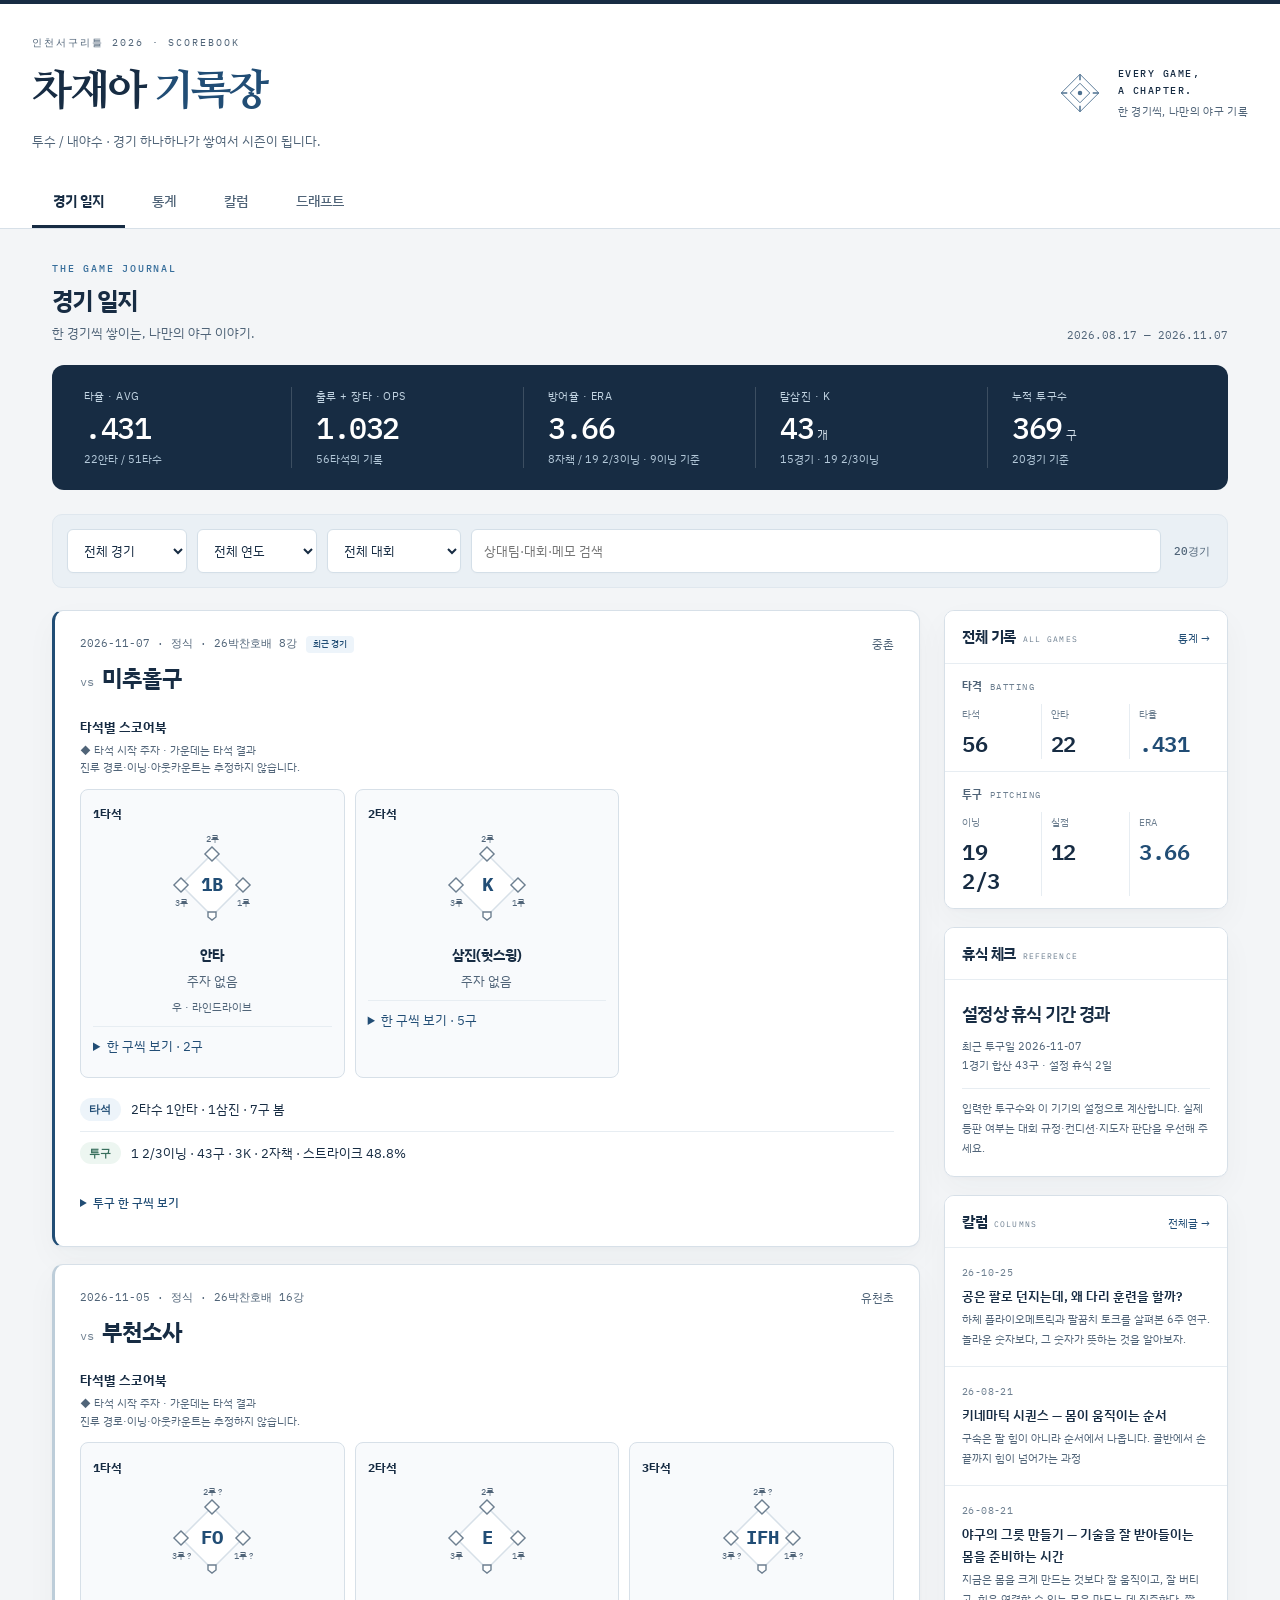
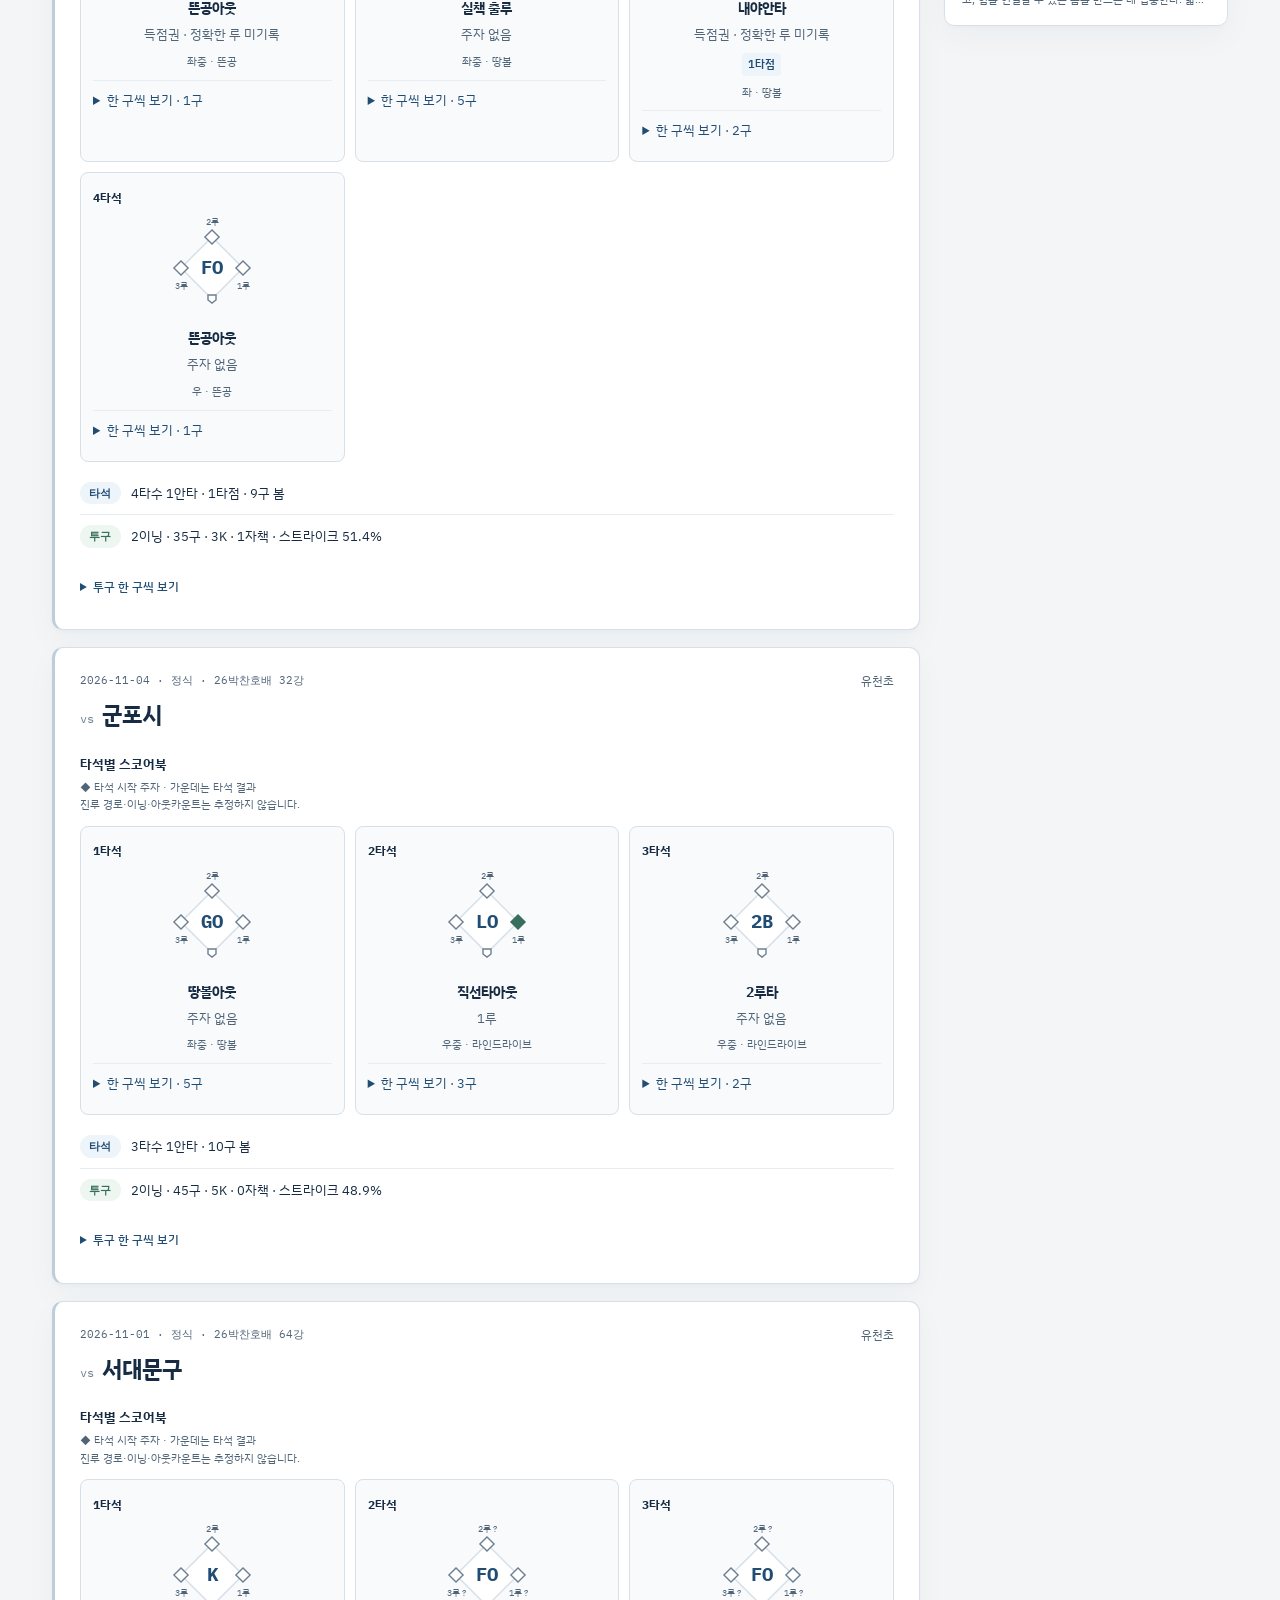
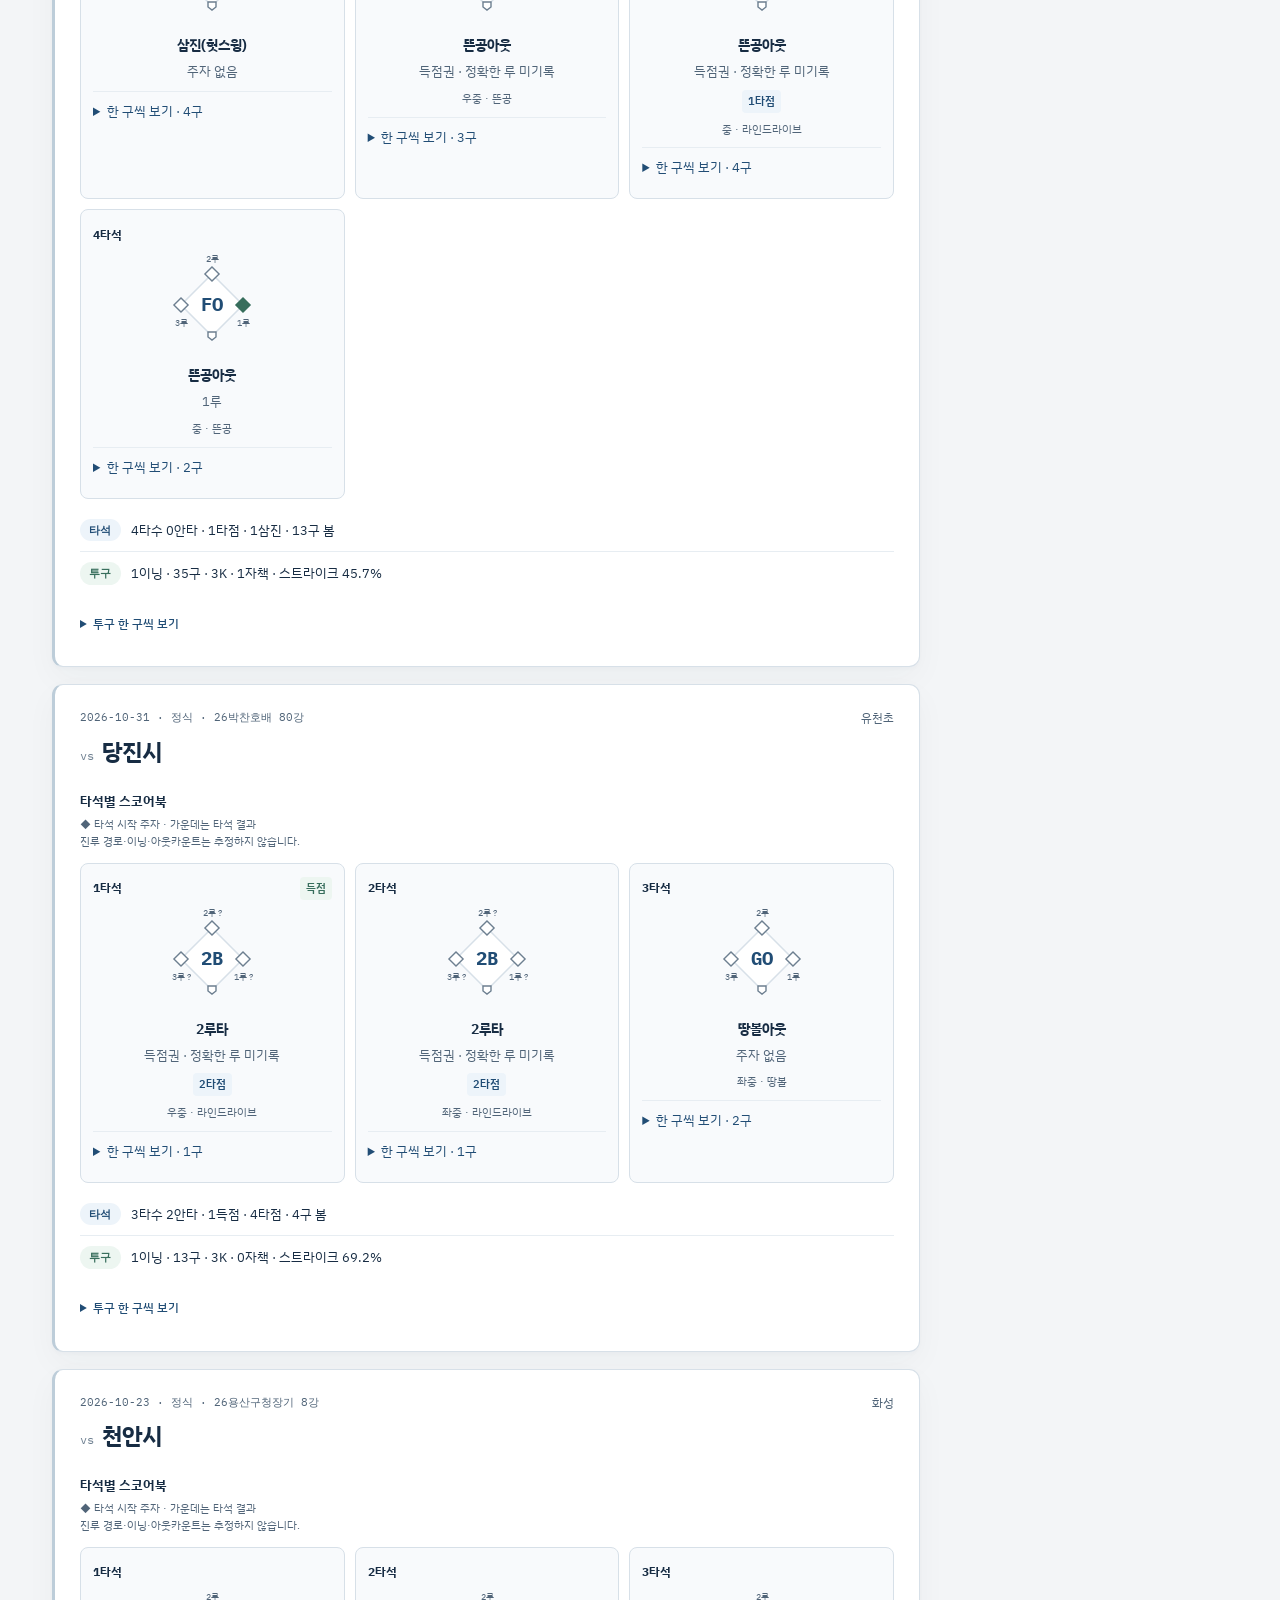
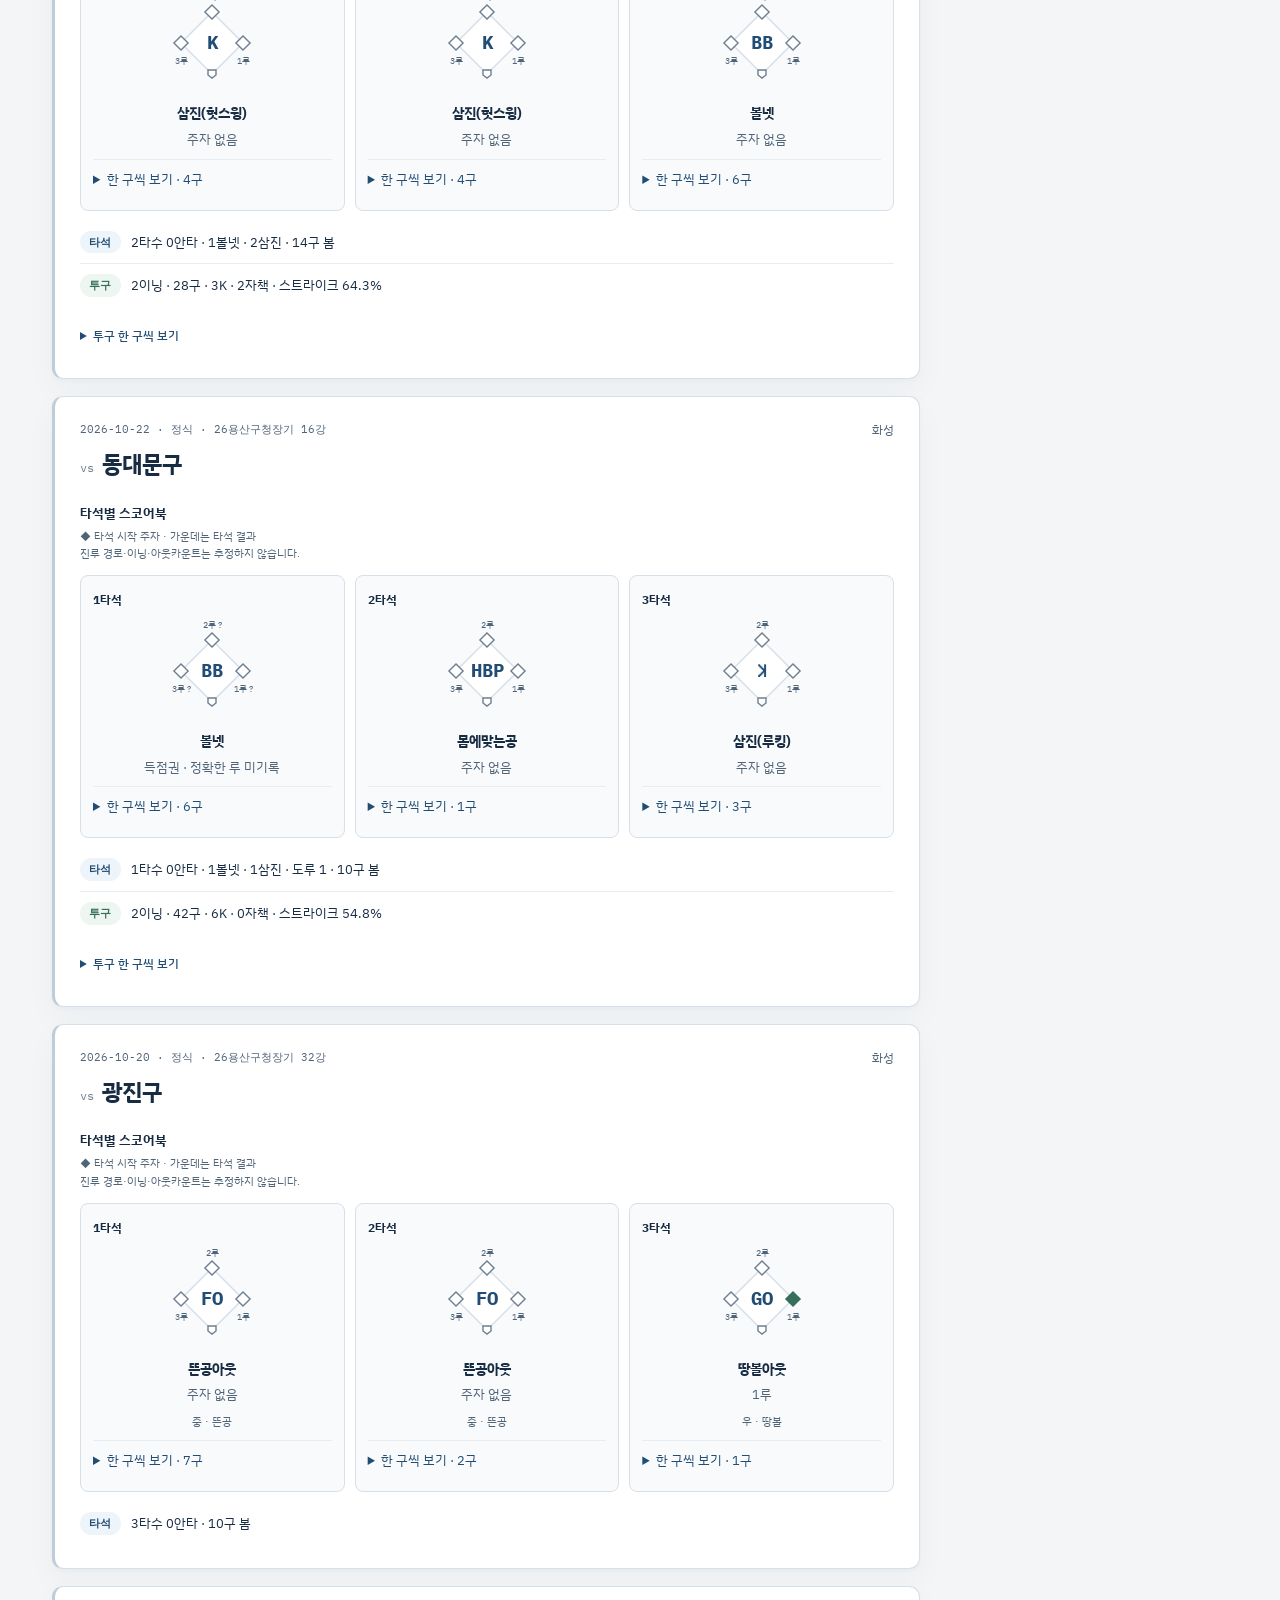
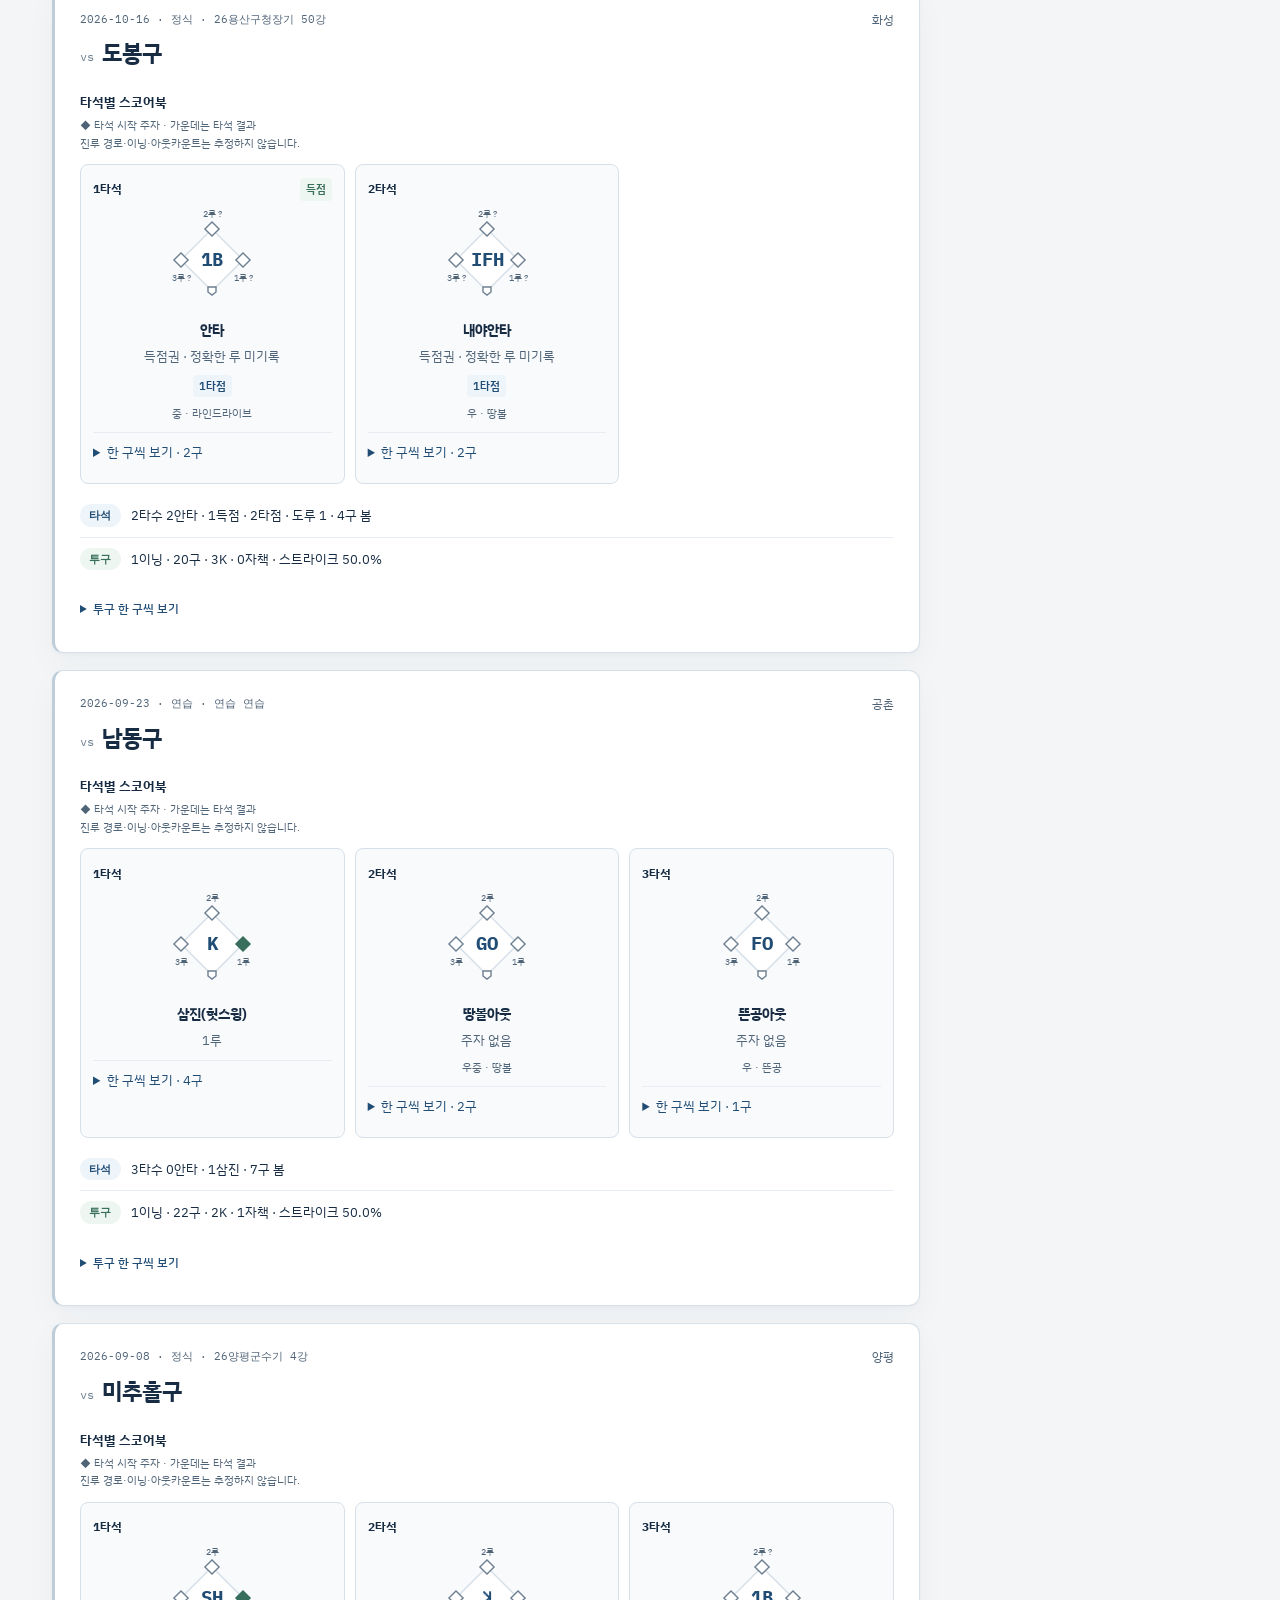
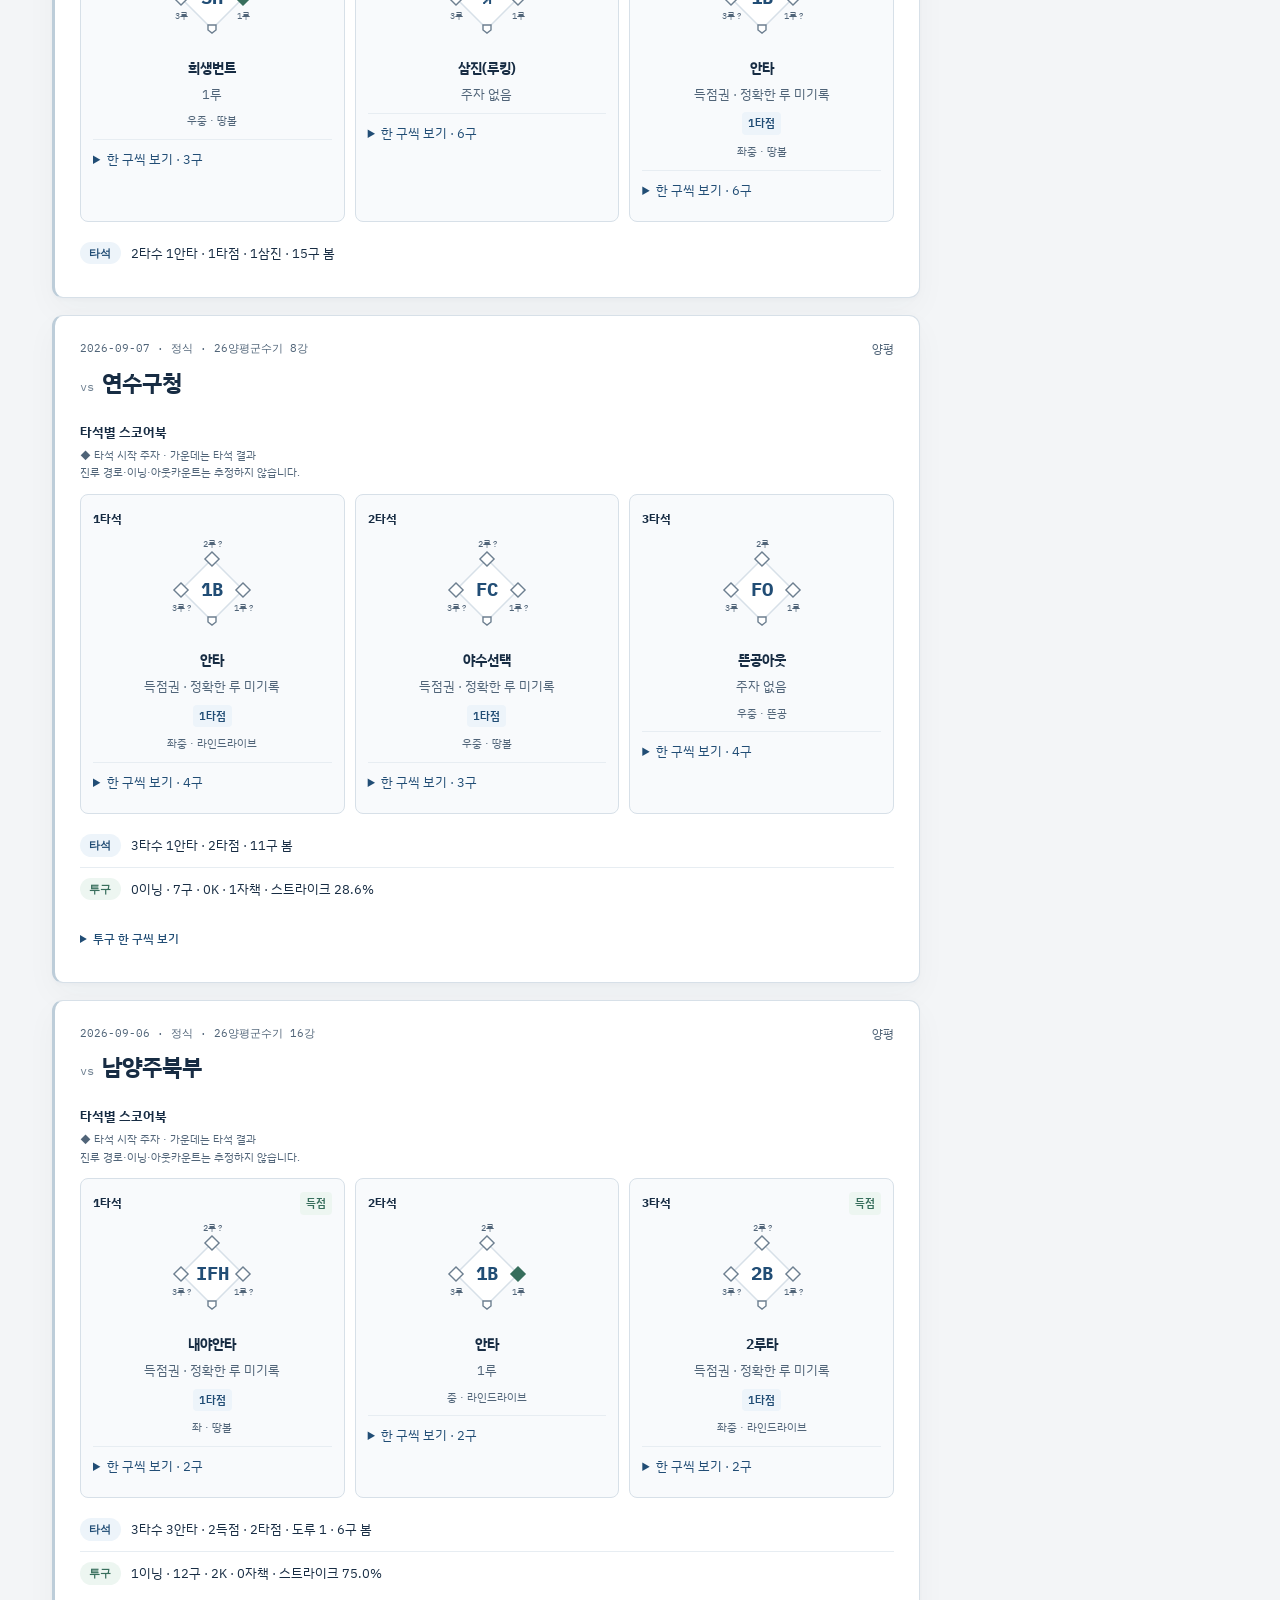
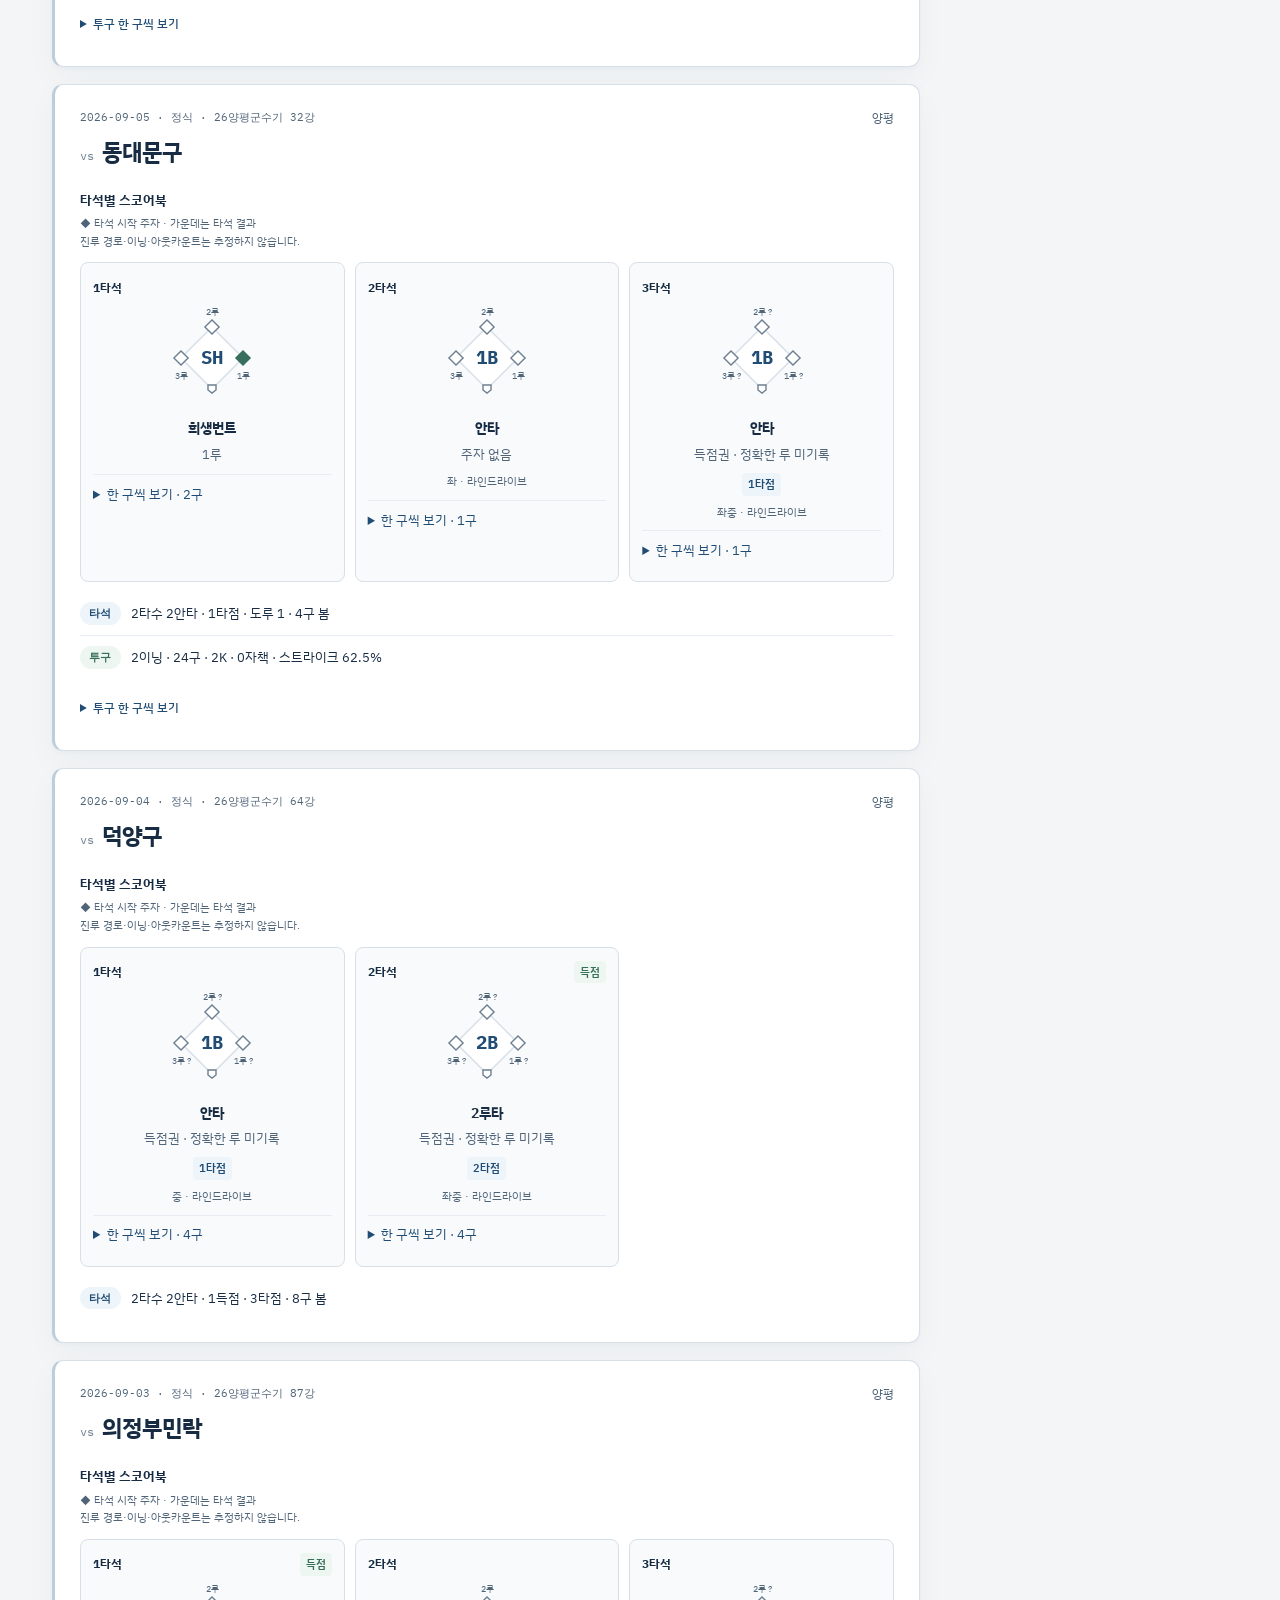
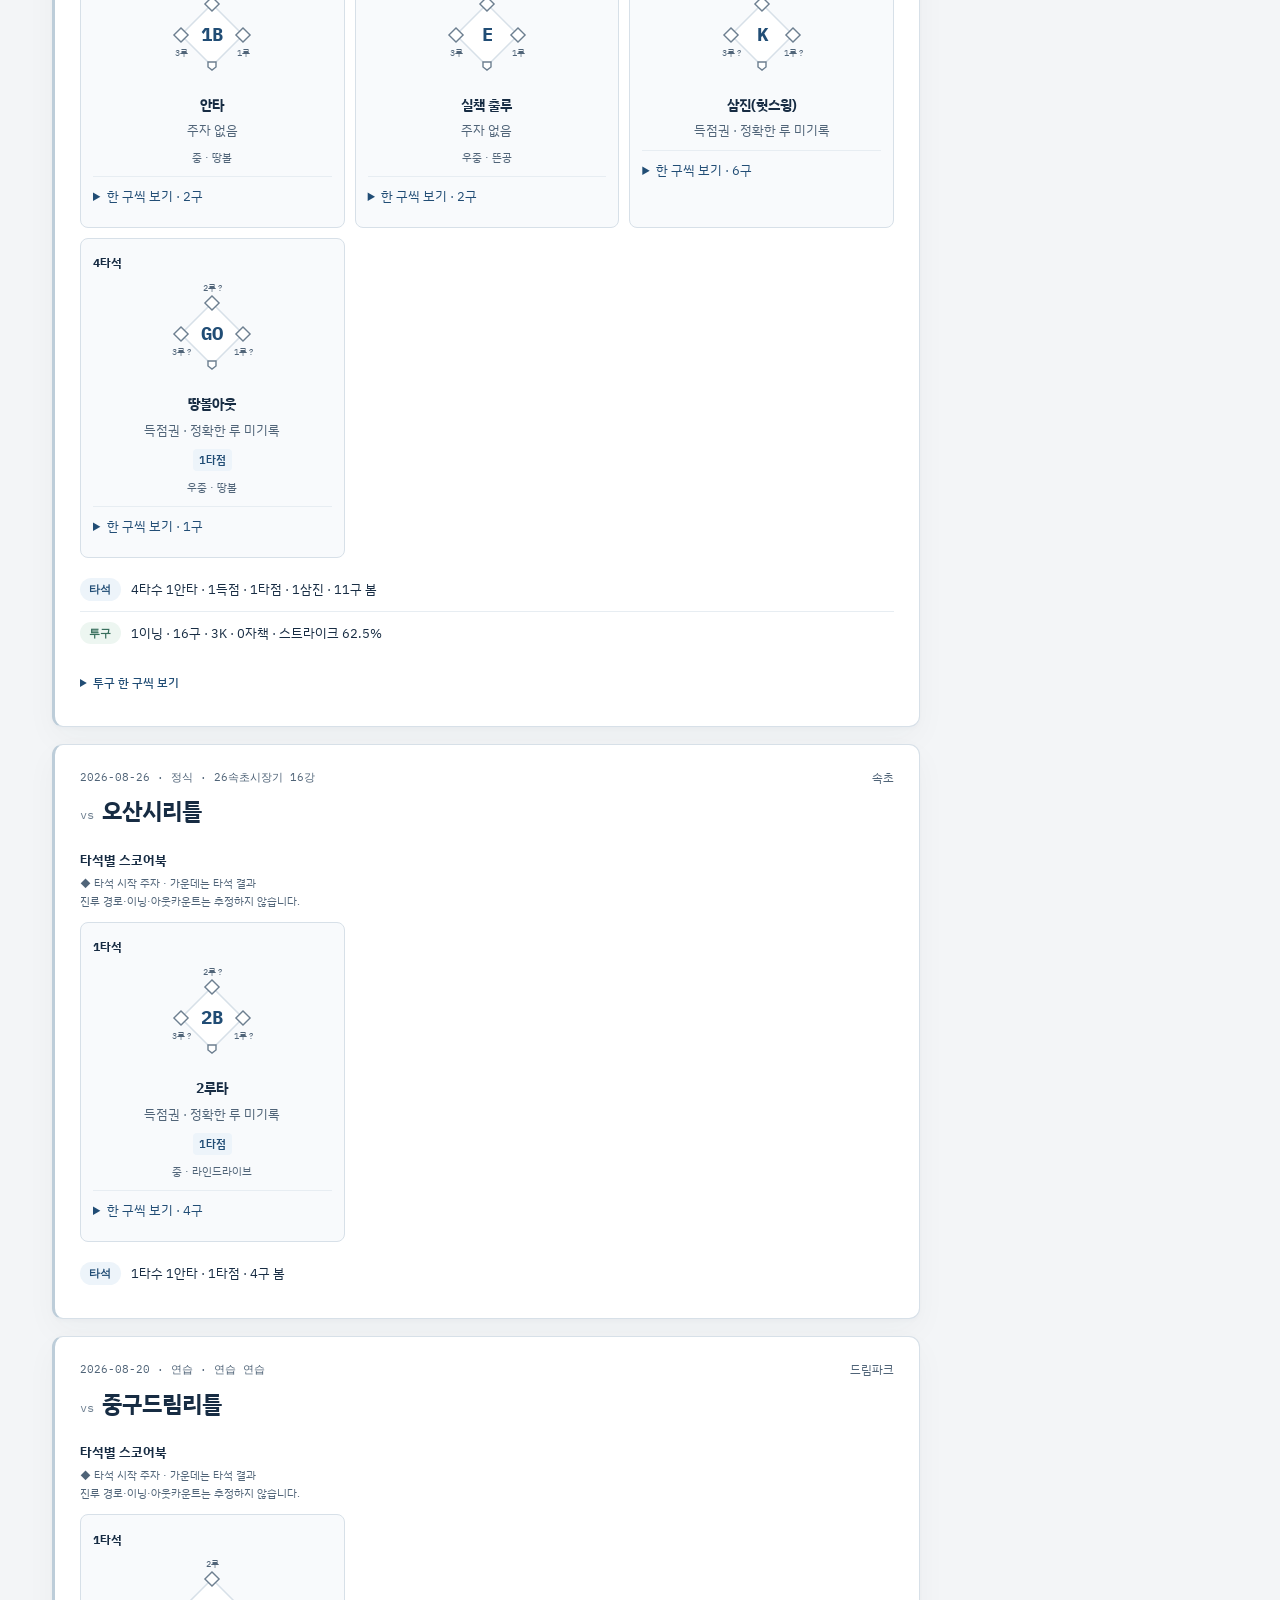
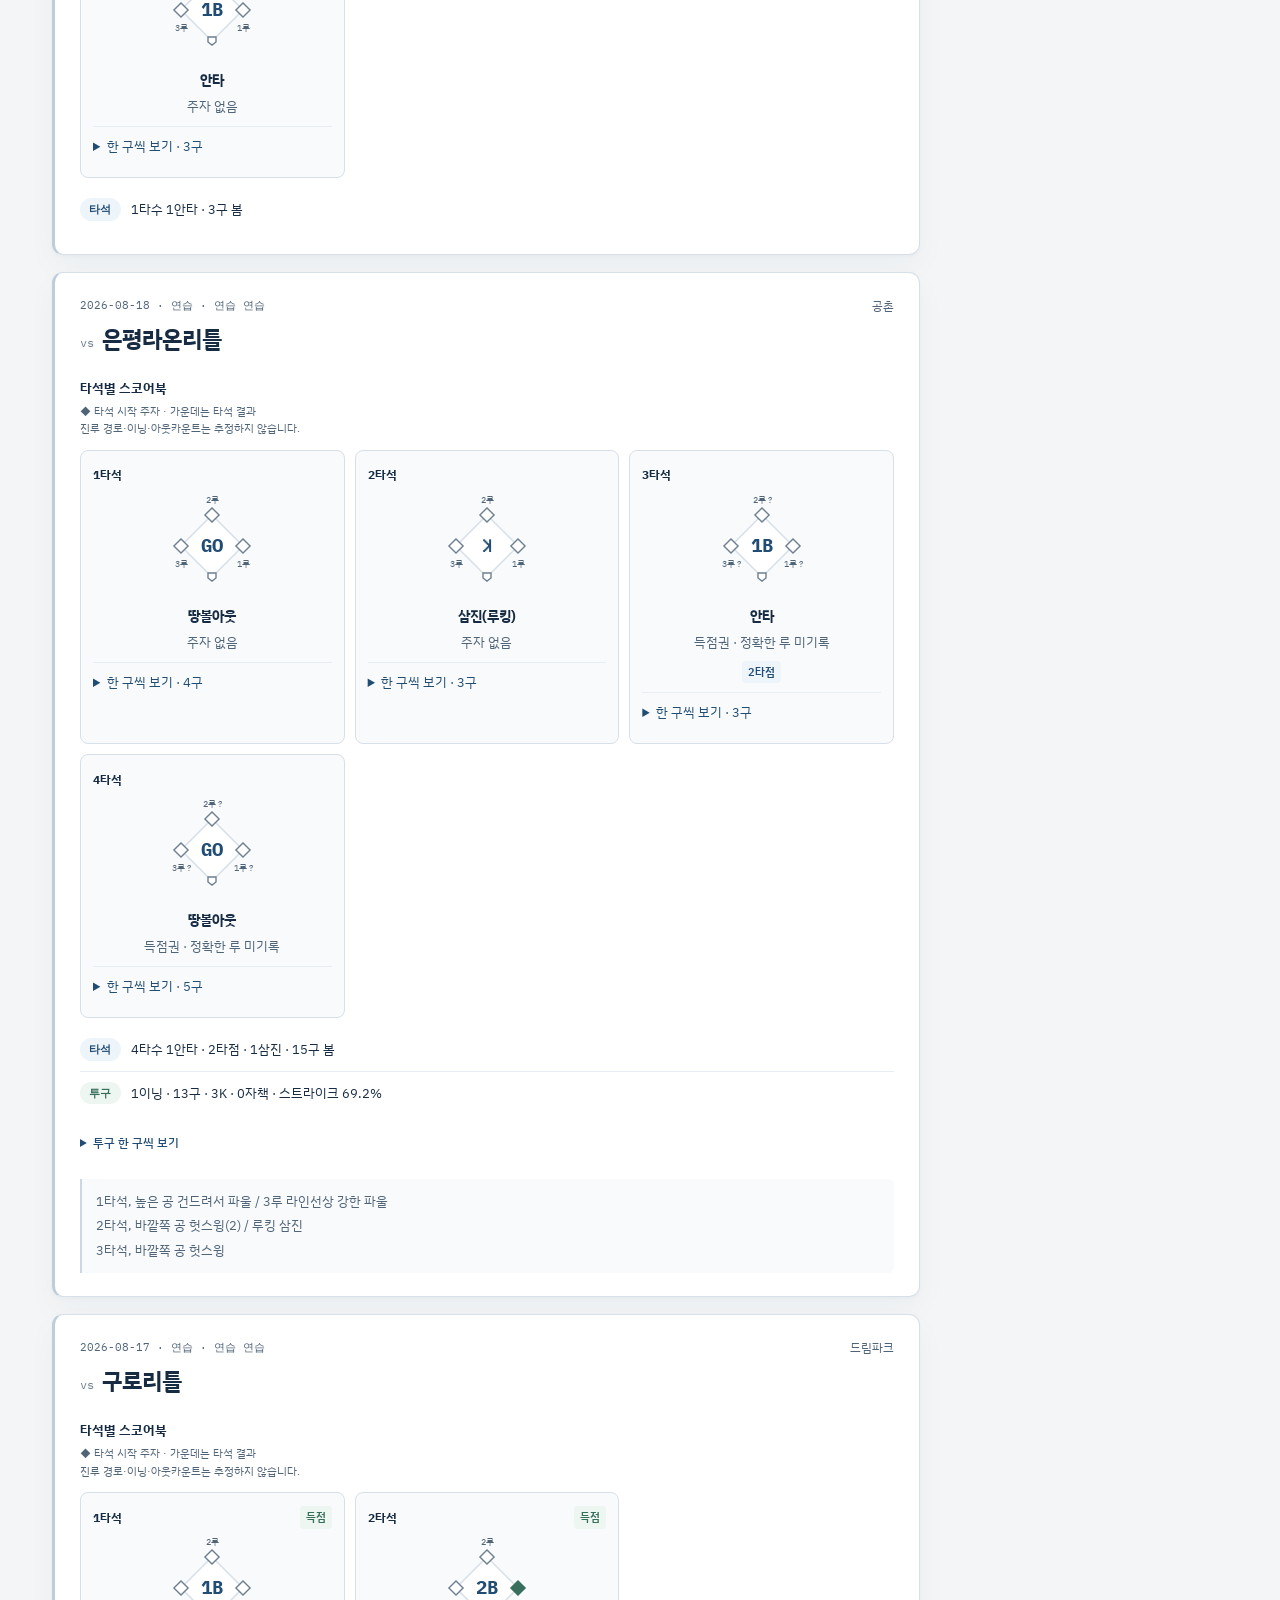
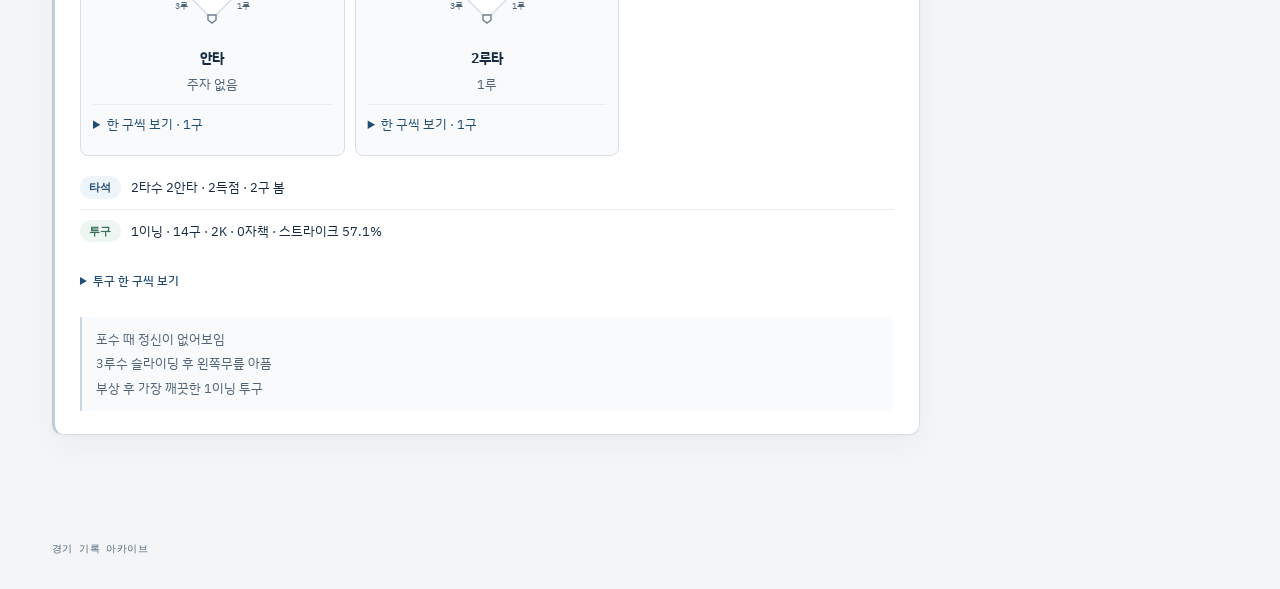
==== commit 46421ec2: "Fix mobile scoring, pitch undo and per-game draft recovery" ====
--- a/index.html
+++ b/index.html
@@ -703,7 +703,7 @@
 .restbox .kbsa span{display:block;font-size:11px;color:var(--ink-faint);margin-top:1px}
 
 </style>
-<link rel="stylesheet" href="design-refresh.css?v=20261111">
+<link rel="stylesheet" href="design-refresh.css?v=20261112">
 </head>
 <body>
 
@@ -1511,11 +1511,11 @@
 }
 function runnerInput(d){
   const state=runnerState(d);
-  return '<fieldset class="runner-input" data-exact="'+(state.bases!==null?'1':'0')+'"><legend>타석 시작 주자 <span class="muted">복수 선택</span></legend>'+
+  return '<fieldset class="runner-input" data-legacy="'+esc(state.bases===null?(state.group||'unknown'):'')+'" data-exact="'+(state.bases!==null?'1':'0')+'"><legend>타석 시작 주자 <span class="muted">복수 선택</span></legend>'+
     '<input type="hidden" class="pa-run" value="'+esc(state.group)+'">'+
     '<div class="base-options">'+[1,2,3].map(b=>'<label class="base-choice"><input type="checkbox" class="pa-base" value="'+b+'"'+(state.bases&&state.bases.includes(b)?' checked':'')+'><span>'+b+'루</span></label>').join('')+
     '<button type="button" class="base-none">주자 없음</button></div>'+
-    '<p class="runner-help" aria-live="polite">'+runnerHint(state)+'</p></fieldset>';
+    '<p class="runner-help" aria-live="polite">'+runnerHint(state)+'</p><button type="button" class="base-restore btn ghost sm" hidden>기존 주자 기록으로 되돌리기</button></fieldset>';
 }
 function runnerHint(state){
   if(state.bases===null) return state.group==='risp'?'기존 득점권 기록을 유지합니다. 정확한 루를 알 때만 선택하세요.':'주자 상황 미기록. 아는 경우에만 선택하세요.';
@@ -1528,13 +1528,23 @@
   const bases=Array.from(field.querySelectorAll('.pa-base:checked')).map(x=>iv(x.value));
   return {bases,run:runnerState({bases}).group};
 }
-function updateRunnerInput(field,clear){
-  if(clear) field.querySelectorAll('.pa-base').forEach(x=>{ x.checked=false; });
-  field.dataset.exact='1';
+function updateRunnerInput(field,clear,restore=false){
+  if(clear || restore) field.querySelectorAll('.pa-base').forEach(x=>{ x.checked=false; });
   const bases=Array.from(field.querySelectorAll('.pa-base:checked')).map(x=>iv(x.value));
-  const state=runnerState({bases});
+  const legacy=field.dataset.legacy;
+  const revert=legacy && (restore || (!clear && !bases.length));
+  const state=revert?runnerState({run:legacy}):runnerState({bases});
+  field.dataset.exact=revert?'0':'1';
+  field.querySelector('.base-restore').hidden=!legacy || !!revert;
   field.querySelector('.pa-run').value=state.group;
   field.querySelector('.runner-help').textContent=runnerHint(state);
+}
+function pitchEnded(seq){
+  return seq.includes('X') || !!autoResult(seq);
+}
+function quickResults(seq){
+  return '<div class="quick-results"'+(seq.endsWith('X')?'':' hidden')+'>'+
+    ['1B','GO','FO'].map(v=>'<button type="button" data-quick="'+v+'">'+RMAP[v].t+'</button>').join('')+'</div>';
 }
 function originalRow(row){
   try{ return JSON.parse(row.dataset.original||'{}'); }catch(e){ return {}; }
@@ -1545,15 +1555,16 @@
     '<div class="bhead"><span class="idx">타석</span>'+
       '<span class="cnt">'+countLabel(seq)+' <small>볼-스트 · '+q.pitches+'구</small></span>'+
       '<button class="xbtn" data-del title="이 타석 삭제">×</button></div>'+
-    '<div class="seqline">'+seqChips(seq)+'</div>'+padHTML()+
+    '<div class="seqline">'+seqChips(seq)+'</div>'+padHTML()+quickResults(seq)+
     '<div class="grid g4">'+
       '<div><label>최종 결과</label><select class="pa-res">'+optList([{v:'',t:'결과 선택'}].concat(RESULTS), d.res||'', true)+'</select></div>'+
-      runnerInput(d)+
+      runnerInput(d)+'</div>'+
+    '<details class="entry-details"'+(d.rbi||d.scored||d.dir||d.qual?' open':'')+'><summary>상세 기록 · 타점, 득점, 타구</summary><div class="grid g4">'+
       '<div><label>타점</label><input type="number" min="0" class="pa-rbi" value="'+(d.rbi??'')+'"></div>'+
       '<div><label>득점</label><input type="number" min="0" max="1" class="pa-scored" value="'+(d.scored??'')+'"></div>'+
       '<div><label>타구 방향 <span class="muted">— 친 경우만</span></label><select class="pa-dir">'+optList(DIRS, d.dir||'', true)+'</select></div>'+
       '<div><label>타구 유형</label><select class="pa-qual">'+optList(QUALS, d.qual||'', true)+'</select></div>'+
-    '</div></div>';
+    '</div></details></div>';
 }
 function bfBlock(d){
   d=d||{}; const seq=d.seq||''; const q=seqStats(seq);
@@ -1561,9 +1572,9 @@
     '<div class="bhead"><span class="idx">타자</span>'+
       '<span class="cnt">'+countLabel(seq)+' <small>볼-스트 · '+q.pitches+'구</small></span>'+
       '<button class="xbtn" data-del title="이 타자 삭제">×</button></div>'+
-    '<div class="seqline">'+seqChips(seq)+'</div>'+padHTML()+
+    '<div class="seqline">'+seqChips(seq)+'</div>'+padHTML()+quickResults(seq)+
     '<div class="grid g4">'+
-      '<div><label>결과 <span class="muted">(상대 타자)</span></label><select class="bf-res">'+optList(RESULTS, d.res||'GO', true)+'</select></div>'+
+      '<div><label>결과 <span class="muted">(상대 타자)</span></label><select class="bf-res">'+optList([{v:'',t:'결과 선택'}].concat(RESULTS), d.res||'', true)+'</select></div>'+
       '<div><label>이닝</label><input type="number" min="1" class="bf-inn" value="'+(d.inn??'')+'"></div>'+
       '<div><label>이 타석 실점</label><input type="number" min="0" class="bf-r" value="'+(d.r??'')+'"></div>'+
       '<div><label>그중 자책</label><input type="number" min="0" class="bf-er" value="'+(d.er??'')+'"></div>'+
@@ -1592,11 +1603,8 @@
   const seq=blk.dataset.seq||'', q=seqStats(seq);
   blk.querySelector('.cnt').innerHTML=countLabel(seq)+' <small>볼-스트 · '+q.pitches+'구</small>';
   blk.querySelector('.seqline').innerHTML=seqChips(seq);
-  const auto=autoResult(seq);
-  if(auto){
-    const sel=blk.querySelector('.pa-res')||blk.querySelector('.bf-res');
-    if(sel) sel.value=auto;
-  }
+  blk.querySelector('.quick-results').hidden=!seq.endsWith('X');
+  blk.querySelectorAll('[data-p]').forEach(button=>{button.disabled=pitchEnded(seq);});
   liveSummary();
 }
 function liveSummary(){
@@ -1621,6 +1629,7 @@
     $$('#bf-rows .blk').forEach(function(el){
       const r=RMAP[el.querySelector('.bf-res').value]||{};
       const q=seqStats(el.dataset.seq||'');
+      if(!r.v && !q.pitches) return;
       BF++; OUT+=r.out||0; P+=q.pitches; S+=q.strikes;
       H+=r.hit?1:0; BB+=(r.bb||0)+(r.hbp||0); K+=r.so||0;
       R+=iv(el.querySelector('.bf-r').value); ER+=iv(el.querySelector('.bf-er').value);
@@ -1638,11 +1647,42 @@
 function wirePad(container){
   container.addEventListener('click',ev=>{
     const del=ev.target.closest('[data-del]');
-    if(del){ del.closest('.blk').remove(); reindex(); liveSummary(); return; }
-    const undo=ev.target.closest('[data-undo]');
-    if(undo){ const blk=undo.closest('.blk'); blk.dataset.seq=(blk.dataset.seq||'').slice(0,-1); refreshBlock(blk); return; }
-    const pb=ev.target.closest('[data-p]');
-    if(pb){ const blk=pb.closest('.blk'); blk.dataset.seq=(blk.dataset.seq||'')+pb.dataset.p; refreshBlock(blk); }
+    if(del){
+      const row=del.closest('.blk'), message=document.createElement('div');
+      message.className='deleted-row';
+      message.innerHTML='<span></span> <button type="button" class="btn ghost sm">되돌리기</button>';
+      message.querySelector('span').textContent=row.querySelector('.idx').textContent+' 삭제됨';
+      row.replaceWith(message);
+      message.querySelector('button').onclick=()=>{
+        message.replaceWith(row); reindex(); liveSummary(); saveDraft();
+      };
+      reindex(); liveSummary(); saveDraft(); return;
+    }
+    const btn=ev.target.closest('[data-p],[data-undo],[data-quick]');
+    if(!btn) return;
+    const blk=btn.closest('.blk'), result=blk.querySelector('.pa-res,.bf-res');
+    const seq=blk.dataset.seq;
+    if(btn.hasAttribute('data-undo')){
+      if(!seq) return;
+      if('priorResult' in blk.dataset){
+        result.value=blk.dataset.priorResult;
+        delete blk.dataset.priorResult;
+      }else if(autoResult(seq)===result.value){
+        result.value='';
+      }
+      blk.dataset.seq=seq.slice(0,-1);
+    }else if(btn.hasAttribute('data-quick')){
+      result.value=btn.dataset.quick;
+    }else{
+      if(pitchEnded(seq)) return;
+      blk.dataset.seq=seq+btn.dataset.p;
+      if(pitchEnded(blk.dataset.seq)){
+        blk.dataset.priorResult=result.value;
+        const auto=autoResult(blk.dataset.seq);
+        if(auto) result.value=auto;
+      }
+    }
+    refreshBlock(blk); saveDraft();
   });
 }
 if($('#pa-rows')){
@@ -1656,13 +1696,23 @@
   });
   $('#pa-rows').addEventListener('click',ev=>{
     const clear=ev.target.closest('.base-none');
-    if(clear){ updateRunnerInput(clear.closest('.runner-input'),true); liveSummary(); queueDraft(); }
+    const restore=ev.target.closest('.base-restore');
+    if(clear || restore){
+      updateRunnerInput((clear||restore).closest('.runner-input'),!!clear,!!restore);
+      liveSummary(); saveDraft();
+    }
   });
   const ep=$('#p-entry');
-  if(ep){ ep.addEventListener('input',queueDraft); ep.addEventListener('change',queueDraft); ep.addEventListener('click',function(ev){ if(ev.target.closest('[data-p],[data-undo],[data-del]')) queueDraft(); }); }
-  $('#add-pa').addEventListener('click',()=>{ $('#pa-rows').insertAdjacentHTML('beforeend',paBlock()); reindex(); liveSummary(); });
-  $('#add-bf').addEventListener('click',()=>{ $('#bf-rows').insertAdjacentHTML('beforeend',bfBlock()); reindex(); liveSummary(); });
-  $('#add-fd').addEventListener('click',()=>{ $('#fd-rows').insertAdjacentHTML('beforeend',fdBlock()); });
+  ep.addEventListener('input',saveDraft);
+  ep.addEventListener('change',saveDraft);
+  for(const [kind,block] of [['pa',paBlock],['bf',bfBlock],['fd',fdBlock]]){
+    $('#add-'+kind).addEventListener('click',()=>{
+      const rows=$('#'+kind+'-rows');
+      rows.insertAdjacentHTML('beforeend',block());
+      reindex(); liveSummary(); saveDraft();
+      rows.lastElementChild.scrollIntoView?.({block:'start'});
+    });
+  }
 }
 
 /* ================= 폼 <-> 객체 ================= */
@@ -1676,18 +1726,22 @@
   const i=pas.findIndex(pa=>!isBlankPA(pa) && !RMAP[pa.res]);
   return i<0 ? '' : '입력 중인 타석의 최종 결과를 선택해 주세요.';
 }
-function readForm(){
-  const pas=$$('#pa-rows .blk').map(r=>({
-    ...originalRow(r), ...readRunnerFields(r),
-    seq:r.dataset.seq||'', res:r.querySelector('.pa-res').value,
-    rbi:iv(r.querySelector('.pa-rbi').value), scored:iv(r.querySelector('.pa-scored').value),
-    dir: r.querySelector('.pa-dir') ? r.querySelector('.pa-dir').value : '',
-    qual: r.querySelector('.pa-qual') ? r.querySelector('.pa-qual').value : ''
-  })).filter(pa=>!isBlankPA(pa));
+function readForm(includeBlank=false){
+  const pas=$$('#pa-rows .blk').map(r=>{
+    const original=originalRow(r);
+    delete original.bases;
+    return {
+      ...original, ...readRunnerFields(r),
+      seq:r.dataset.seq||'', res:r.querySelector('.pa-res').value,
+      rbi:iv(r.querySelector('.pa-rbi').value), scored:iv(r.querySelector('.pa-scored').value),
+      dir: r.querySelector('.pa-dir') ? r.querySelector('.pa-dir').value : '',
+      qual: r.querySelector('.pa-qual') ? r.querySelector('.pa-qual').value : ''
+    };
+  }).filter(pa=>includeBlank || !isBlankPA(pa));
   const bfs=$$('#bf-rows .blk').map(r=>({
     ...originalRow(r), seq:r.dataset.seq||'', res:r.querySelector('.bf-res').value, inn:iv(r.querySelector('.bf-inn').value),
     r:iv(r.querySelector('.bf-r').value), er:iv(r.querySelector('.bf-er').value)
-  }));
+  })).filter(bf=>includeBlank || bf.res || bf.seq || bf.inn || bf.r || bf.er);
   const fds=$$('#fd-rows .blk').map(r=>({
     ...originalRow(r), pos:r.querySelector('.fd-pos').value, inn:num(r.querySelector('.fd-inn').value),
     po:iv(r.querySelector('.fd-po').value), a:iv(r.querySelector('.fd-a').value), e:iv(r.querySelector('.fd-e').value)
@@ -1720,6 +1774,9 @@
   $('#pa-rows').innerHTML=(Array.isArray(g.pas)?g.pas:(isNew?[{run:'none'}]:[])).map(paBlock).join('');
   $('#bf-rows').innerHTML=(g.bfs&&g.bfs.length?g.bfs:[]).map(bfBlock).join('');
   $('#fd-rows').innerHTML=(g.fds&&g.fds.length?g.fds:[]).map(fdBlock).join('');
+  for(const row of $$('#pa-rows .blk, #bf-rows .blk')){
+    if(pitchEnded(row.dataset.seq)) row.querySelectorAll('[data-p]').forEach(b=>{ b.disabled=true; });
+  }
   reindex();
   $('#edit-note').textContent = EDIT_ID?'수정 중인 경기입니다. 저장하면 덮어씁니다.':'';
   liveSummary();
@@ -1729,64 +1786,105 @@
     const g=readForm();
     const battingError=battingEntryError(g.pas);
     if(battingError){ toast(battingError); return; }
+    if(g.bfs.some(bf=>!RMAP[bf.res])){ toast('입력 중인 상대 타자의 최종 결과를 선택해 주세요.'); return; }
     if(!g.opp && !g.tour && !confirm('상대팀이 비어 있습니다. 그래도 저장할까요?')) return;
     const i=DB.games.findIndex(x=>x.id===g.id);
     if(i>=0) DB.games[i]=g; else DB.games.push(g);
     DB.games.sort((a,b)=>(b.date||'').localeCompare(a.date||''));
     persist();
     toast(i>=0?'경기를 수정했습니다':'경기를 저장했습니다');
-    clearDraft(); fillForm(null); refreshDatalists(); renderLog(); goTab('log');
-  });
-  $('#reset-game').addEventListener('click',()=>{ clearDraft(); fillForm(null); toast('새 경기 입력으로 비웠습니다'); });
+    clearDraft(); openNewEntry(); refreshDatalists(); renderLog(); goTab('log');
+  });
+  $('#reset-game').addEventListener('click',()=>{
+    if(!EDIT_ID && hasContent(readForm()) && !confirm('작성 중인 새 경기를 비울까요?')) return;
+    if(!EDIT_ID) clearDraft();
+    openNewEntry();
+  });
 }
 
 
 /* ================= 작성 중 임시저장 ================= */
 const DRAFT_KEY='baseball_entry_draft';
-let draftTimer=null;
+function draftKey(edit){ return edit ? DRAFT_KEY+':'+edit : DRAFT_KEY; }
 function hasContent(g){
   if(!g) return false;
-  if(g.opp||g.tour||g.venue||g.memo||g.vid||g.album) return true;
-  const pa=(g.pas||[]).some(function(x){ return !isBlankPA(x); });
-  const bf=(g.bfs||[]).some(function(x){ return x.seq || x.inn || x.r || x.er; });
-  const fd=(g.fds||[]).some(function(x){ return x.inn || x.po || x.a || x.e; });
-  return pa||bf||fd;
+  return !!(g.opp||g.tour||g.venue||g.round||g.memo||g.vid||g.vid2||g.album||g.photo||
+    g.sb||g.cs||(g.type && g.type!=='정식')||(g.date && g.date!==today())||
+    (g.pas||[]).some(pa=>!isBlankPA(pa))||
+    (g.bfs||[]).some(bf=>bf.res||bf.seq||bf.inn||bf.r||bf.er)||
+    (g.fds||[]).some(fd=>fd.pos||fd.inn||fd.po||fd.a||fd.e));
 }
 function saveDraft(){
   if(!ADMIN || !$('#pa-rows')) return;
+  const g=readForm(true), key=draftKey(EDIT_ID);
   try{
-    const g=readForm();
-    if(hasContent(g)) localStorage.setItem(DRAFT_KEY, JSON.stringify({at:Date.now(), edit:EDIT_ID, g:g}));
-    else localStorage.removeItem(DRAFT_KEY);
-  }catch(e){}
-}
-function queueDraft(){ clearTimeout(draftTimer); draftTimer=setTimeout(saveDraft, 700); }
-function clearDraft(){ try{ localStorage.removeItem(DRAFT_KEY); }catch(e){} const b=$('#draftbar'); if(b) b.innerHTML=''; }
+    if(!EDIT_ID && !hasContent(g)){ localStorage.removeItem(key); return; }
+    const rows=$$('#pa-rows .blk, #bf-rows .blk').map(row=>({
+      prior:row.dataset.priorResult,
+      legacy:row.querySelector('.runner-input')?.dataset.legacy
+    }));
+    localStorage.setItem(key,JSON.stringify({at:Date.now(),edit:EDIT_ID,g,rows}));
+  }catch(e){ toast('임시저장 실패 · 창을 닫기 전에 경기 저장을 확인하세요'); }
+}
+function clearDraft(){
+  try{ localStorage.removeItem(draftKey(EDIT_ID)); }catch(e){}
+}
+function getDraft(key){
+  try{
+    const d=JSON.parse(localStorage.getItem(key));
+    return d && d.g ? d : null;
+  }catch(e){ return null; }
+}
+function resumeDraft(d){
+  fillForm(d.g);
+  EDIT_ID=d.edit||null;
+  $('#edit-note').textContent=EDIT_ID?'수정 중인 경기입니다. 저장하면 덮어씁니다.':'새 경기 임시저장을 불러왔습니다.';
+  $$('#pa-rows .blk, #bf-rows .blk').forEach((row,i)=>{
+    const meta=d.rows?.[i];
+    if(meta?.prior!==undefined) row.dataset.priorResult=meta.prior;
+    const field=row.querySelector('.runner-input');
+    if(field && meta?.legacy){
+      field.dataset.legacy=meta.legacy;
+      field.querySelector('.base-restore').hidden=field.dataset.exact!=='1';
+    }
+  });
+}
+function openNewEntry(){
+  const d=getDraft(DRAFT_KEY);
+  if(d && !d.edit) resumeDraft(d); else fillForm(null);
+  offerDraft();
+}
 function offerDraft(){
   if(!ADMIN) return;
-  let d=null;
-  try{ d=JSON.parse(localStorage.getItem(DRAFT_KEY)||'null'); }catch(e){}
-  if(!d || !d.g) return;
-  const bar=$('#draftbar'); if(!bar) return;
-  const when=new Date(d.at||Date.now());
-  const ago=Math.round((Date.now()-(d.at||Date.now()))/60000);
-  const t=(when.getMonth()+1)+'/'+when.getDate()+' '+String(when.getHours()).padStart(2,'0')+':'+String(when.getMinutes()).padStart(2,'0');
-  bar.innerHTML='<div class="diffbox"><b>작성하다 만 경기가 있습니다.</b> '+esc(t)+
-    (ago<600?' ('+ago+'분 전)':'')+' · '+esc(d.g.opp||'상대 미기재')+
-    '<div class="row-actions" style="margin-top:10px">'+
-      '<button class="btn sm" data-draft="resume">이어서 쓰기</button>'+
-      '<button class="btn ghost sm" data-draft="drop">버리기</button>'+
-    '</div></div>';
-  bar.onclick=function(ev){
-    const b=ev.target.closest('[data-draft]'); if(!b) return;
-    if(b.dataset.draft==='resume'){
-      fillForm(d.g); EDIT_ID=d.edit||null;
-      $('#edit-note').textContent = EDIT_ID?'수정 중인 경기입니다. 저장하면 덮어씁니다.':'';
-      bar.innerHTML=''; toast('이어서 쓰기로 불러왔습니다');
-    }else{
-      if(confirm('작성 중이던 내용을 버릴까요?')) clearDraft();
-    }
+  const bar=$('#draftbar');
+  let keys;
+  try{ keys=Object.keys(localStorage); }catch(e){ return; }
+  const others=keys.filter(k=>k===DRAFT_KEY || k.startsWith(DRAFT_KEY+':'))
+    .map(k=>({k,d:getDraft(k)})).filter(({k,d})=>d && k!==draftKey(EDIT_ID))
+    .sort((a,b)=>b.d.at-a.d.at);
+  bar.innerHTML=others.map(({k,d})=>'<div class="diffbox" data-key="'+esc(k)+'">'+
+    (d.edit?'수정 중':'작성 중')+' · '+esc(d.g.date||'')+' · '+esc(d.g.opp||'상대 미기재')+
+    ' <button class="btn sm" data-draft="resume">이어서 쓰기</button> <button class="btn ghost sm" data-draft="drop">버리기</button></div>').join('');
+  bar.onclick=ev=>{
+    const button=ev.target.closest('[data-draft]');
+    if(!button) return;
+    const key=button.closest('[data-key]').dataset.key, draft=getDraft(key);
+    if(button.dataset.draft==='resume' && draft) resumeDraft(draft);
+    else if(button.dataset.draft==='drop' && confirm('이 임시저장을 버릴까요?')) localStorage.removeItem(key);
+    offerDraft();
   };
+}
+function initDrafts(){
+  if(!ADMIN) return;
+  const old=getDraft(DRAFT_KEY);
+  if(old?.edit){
+    try{
+      const key=draftKey(old.edit), existing=getDraft(key);
+      if(!existing || old.at>existing.at) localStorage.setItem(key,JSON.stringify(old));
+      localStorage.removeItem(DRAFT_KEY);
+    }catch(e){ toast('임시저장을 옮기지 못했습니다'); return; }
+  }
+  openNewEntry();
 }
 
 /* ================= 집계 ================= */
@@ -2294,7 +2392,7 @@
 }
 $('#loglist').addEventListener('click',ev=>{
   const e=ev.target.closest('[data-edit]'), d=ev.target.closest('[data-del-game]');
-  if(e){ ev.preventDefault(); const g=DB.games.find(x=>x.id===e.dataset.edit); if(g){ fillForm(g); goTab('entry'); } }
+  if(e){ ev.preventDefault(); const g=DB.games.find(x=>x.id===e.dataset.edit); if(g){ const d=getDraft(draftKey(g.id)); if(d) resumeDraft(d); else fillForm(g); offerDraft(); goTab('entry'); } }
   if(d){ ev.preventDefault();
     if(confirm('이 경기 기록을 삭제할까요? 되돌릴 수 없습니다.')){
       DB.deleted.push(d.dataset.delGame);
@@ -3338,7 +3436,7 @@
 ghLoad();
 wireSyncUI();
 wirePosts();
-offerDraft();
+initDrafts();
 setSync(ghOn()?'idle':'idle','');
 if(ghOn()) ghPull(false); else loadPublished();
 if(ADMIN && !LS_OK) showStoreWarn();
--- a/design-refresh.css
+++ b/design-refresh.css
@@ -352,6 +352,19 @@
   .scorebook-grid{grid-template-columns:1fr}
 }
 
+/* Live scoring controls */
+#p-entry .xbtn{width:44px;height:44px}
+#p-entry .blk{scroll-margin-top:12px}
+.quick-results{display:flex;gap:6px;flex-wrap:wrap;margin:0 0 10px}
+.quick-results[hidden],.base-restore[hidden]{display:none}
+.quick-results button{min-height:44px;padding:6px 14px;border:1px solid var(--blue);border-radius:5px;background:var(--blue-soft);color:var(--ink);font:inherit}
+.pad button:disabled{opacity:.45}
+.entry-details{margin-top:10px}
+.entry-details summary{cursor:pointer;min-height:44px;align-content:center;font-size:13px;color:var(--ink-soft)}
+.deleted-row{display:flex;align-items:center;gap:12px;padding:8px;color:var(--ink-soft)}
+.score-runner,.score-pitches summary,.score-pitches p{font-size:13px}
+.score-pitches .pchip{font-size:12px}
+
 /* Column reading: presentation only. Stored article HTML and diagrams stay intact. */
 #p-posts .postcard.reading{max-width:940px;border-left-width:1px;padding:36px 40px}
 #p-posts .postcard.reading>.postmeta{padding-bottom:6px}
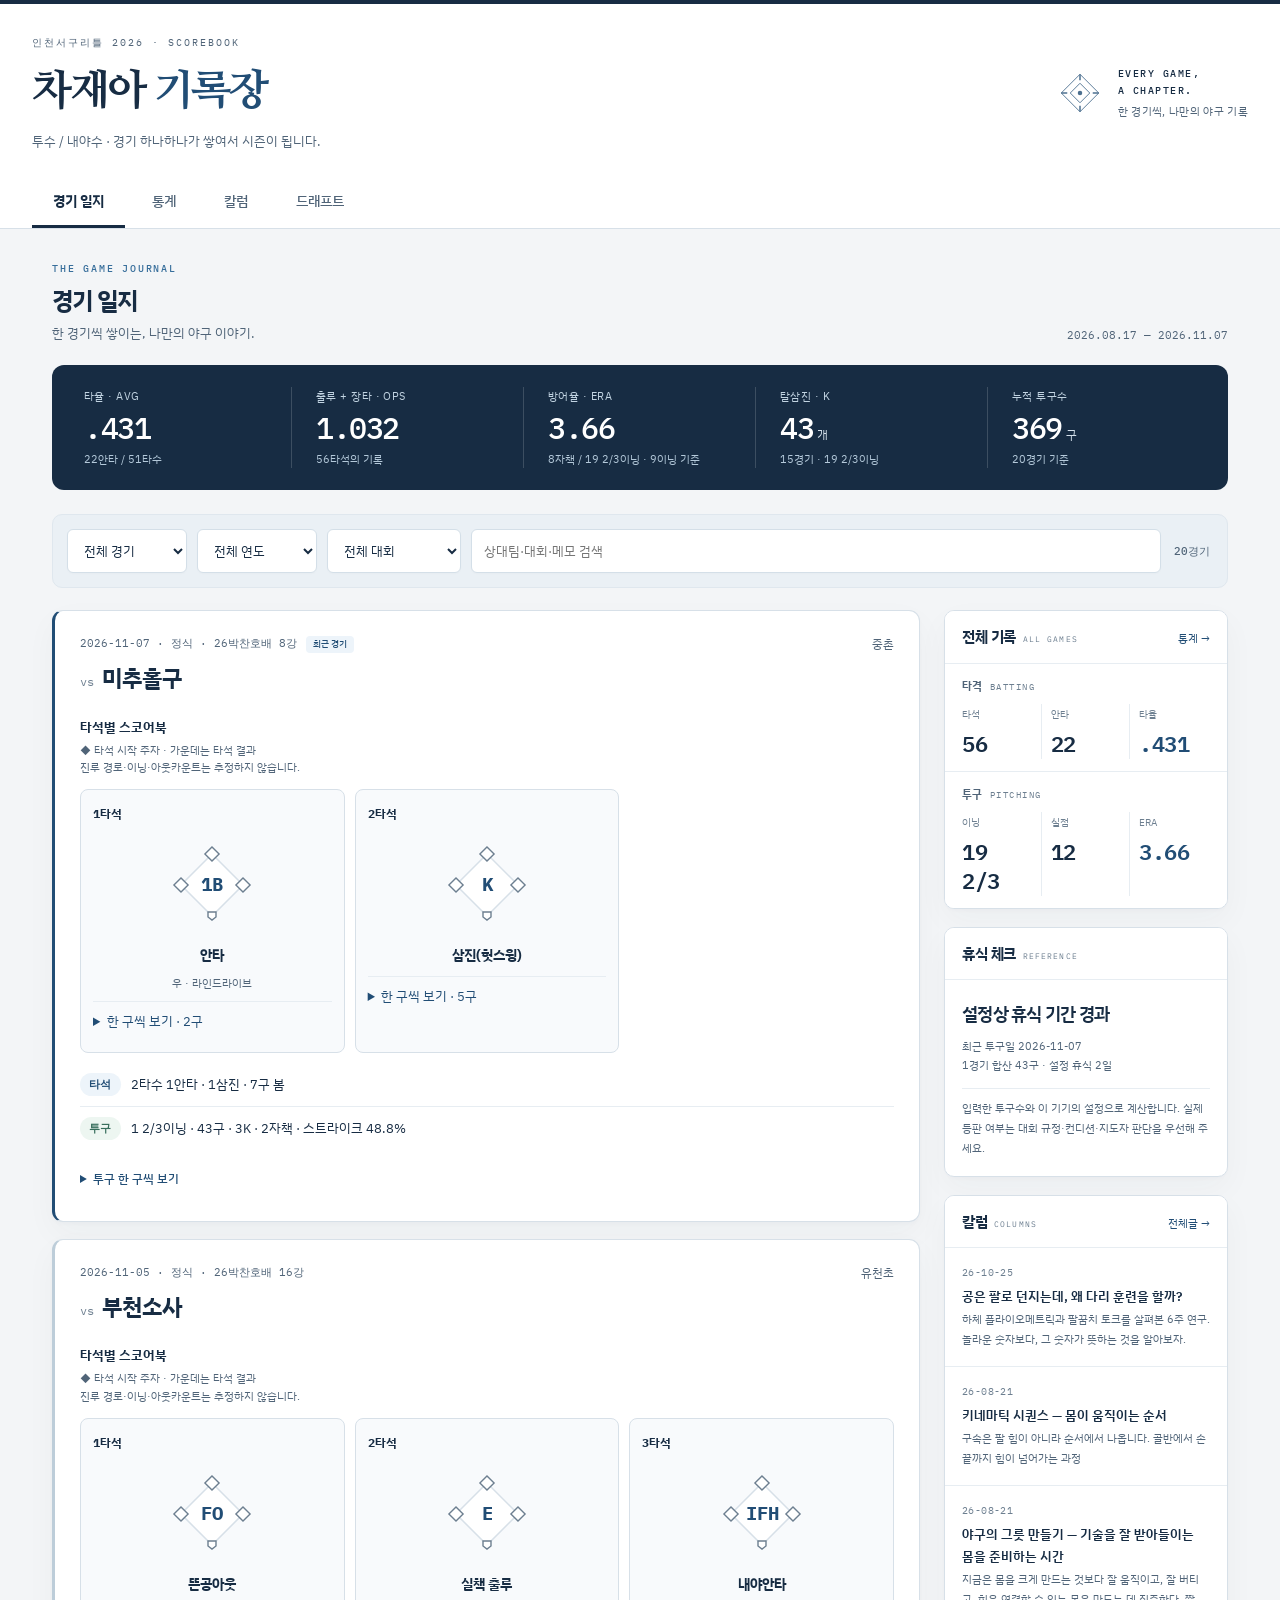
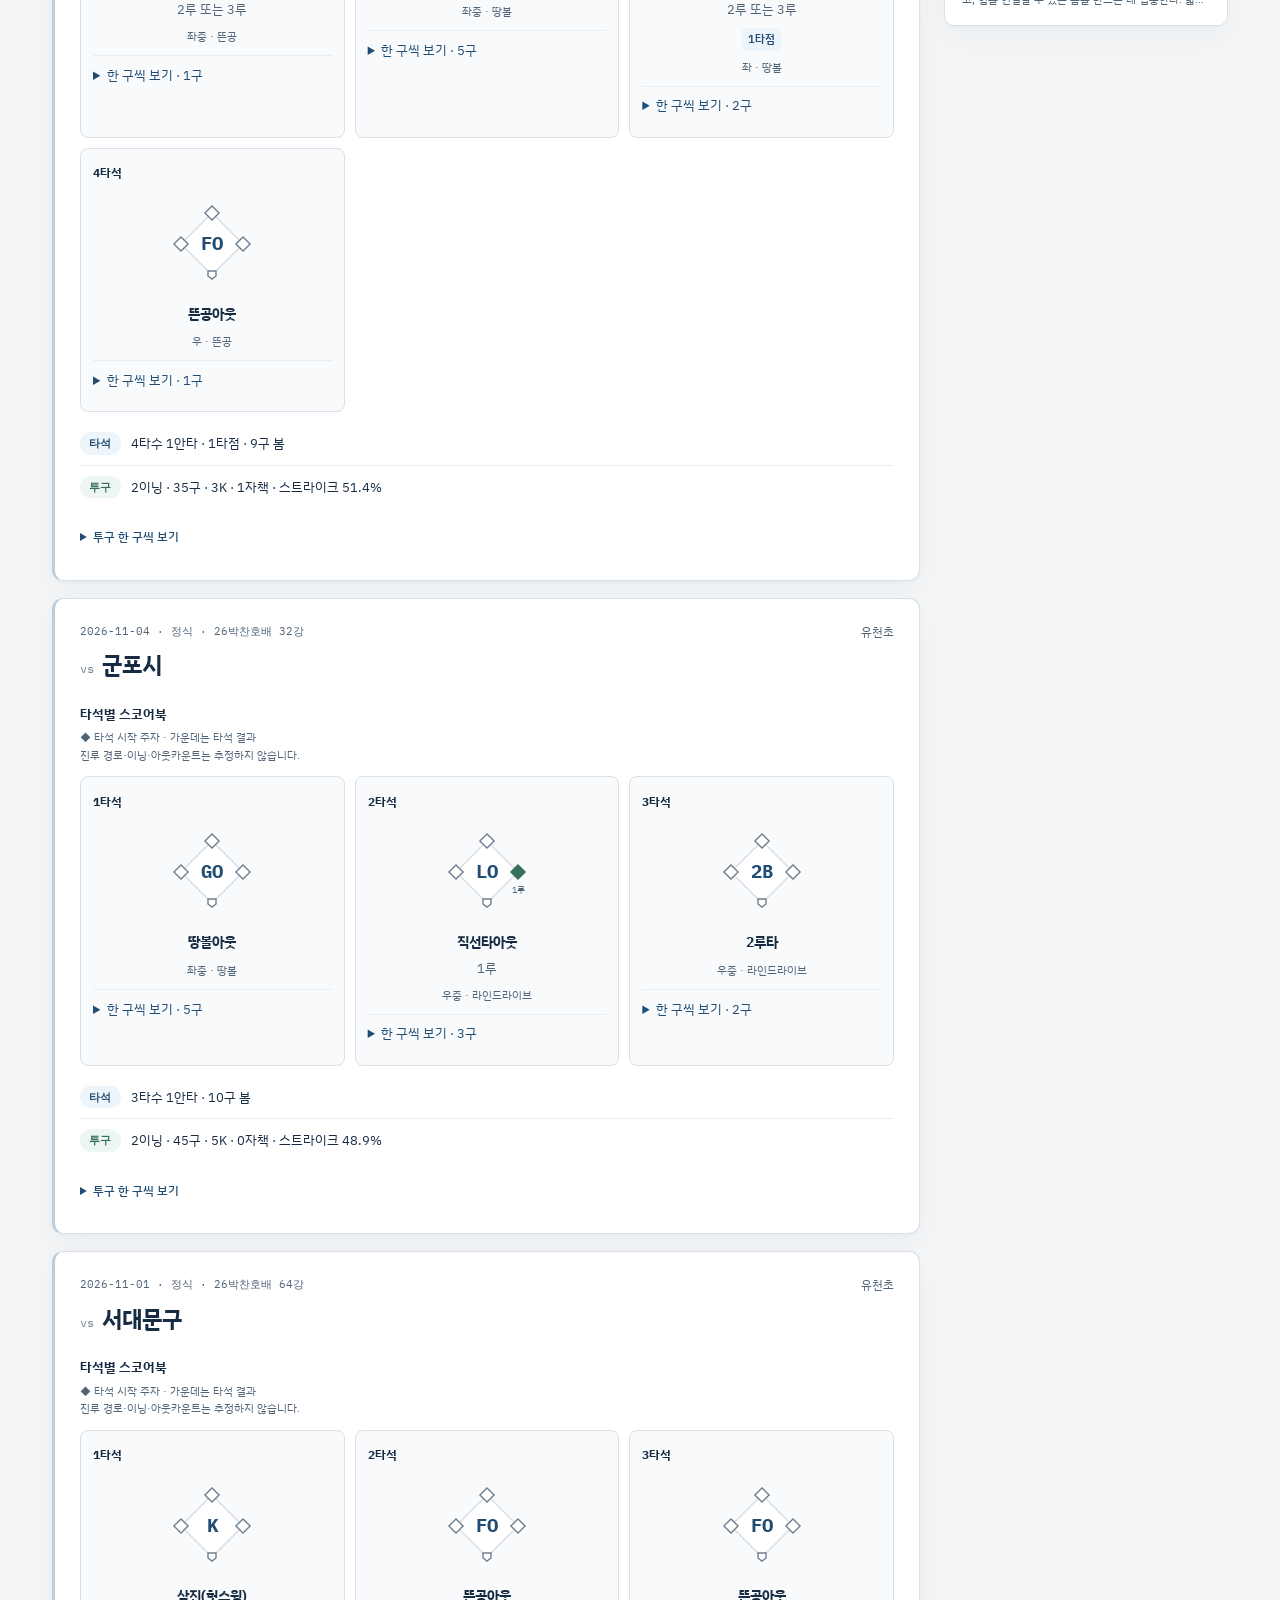
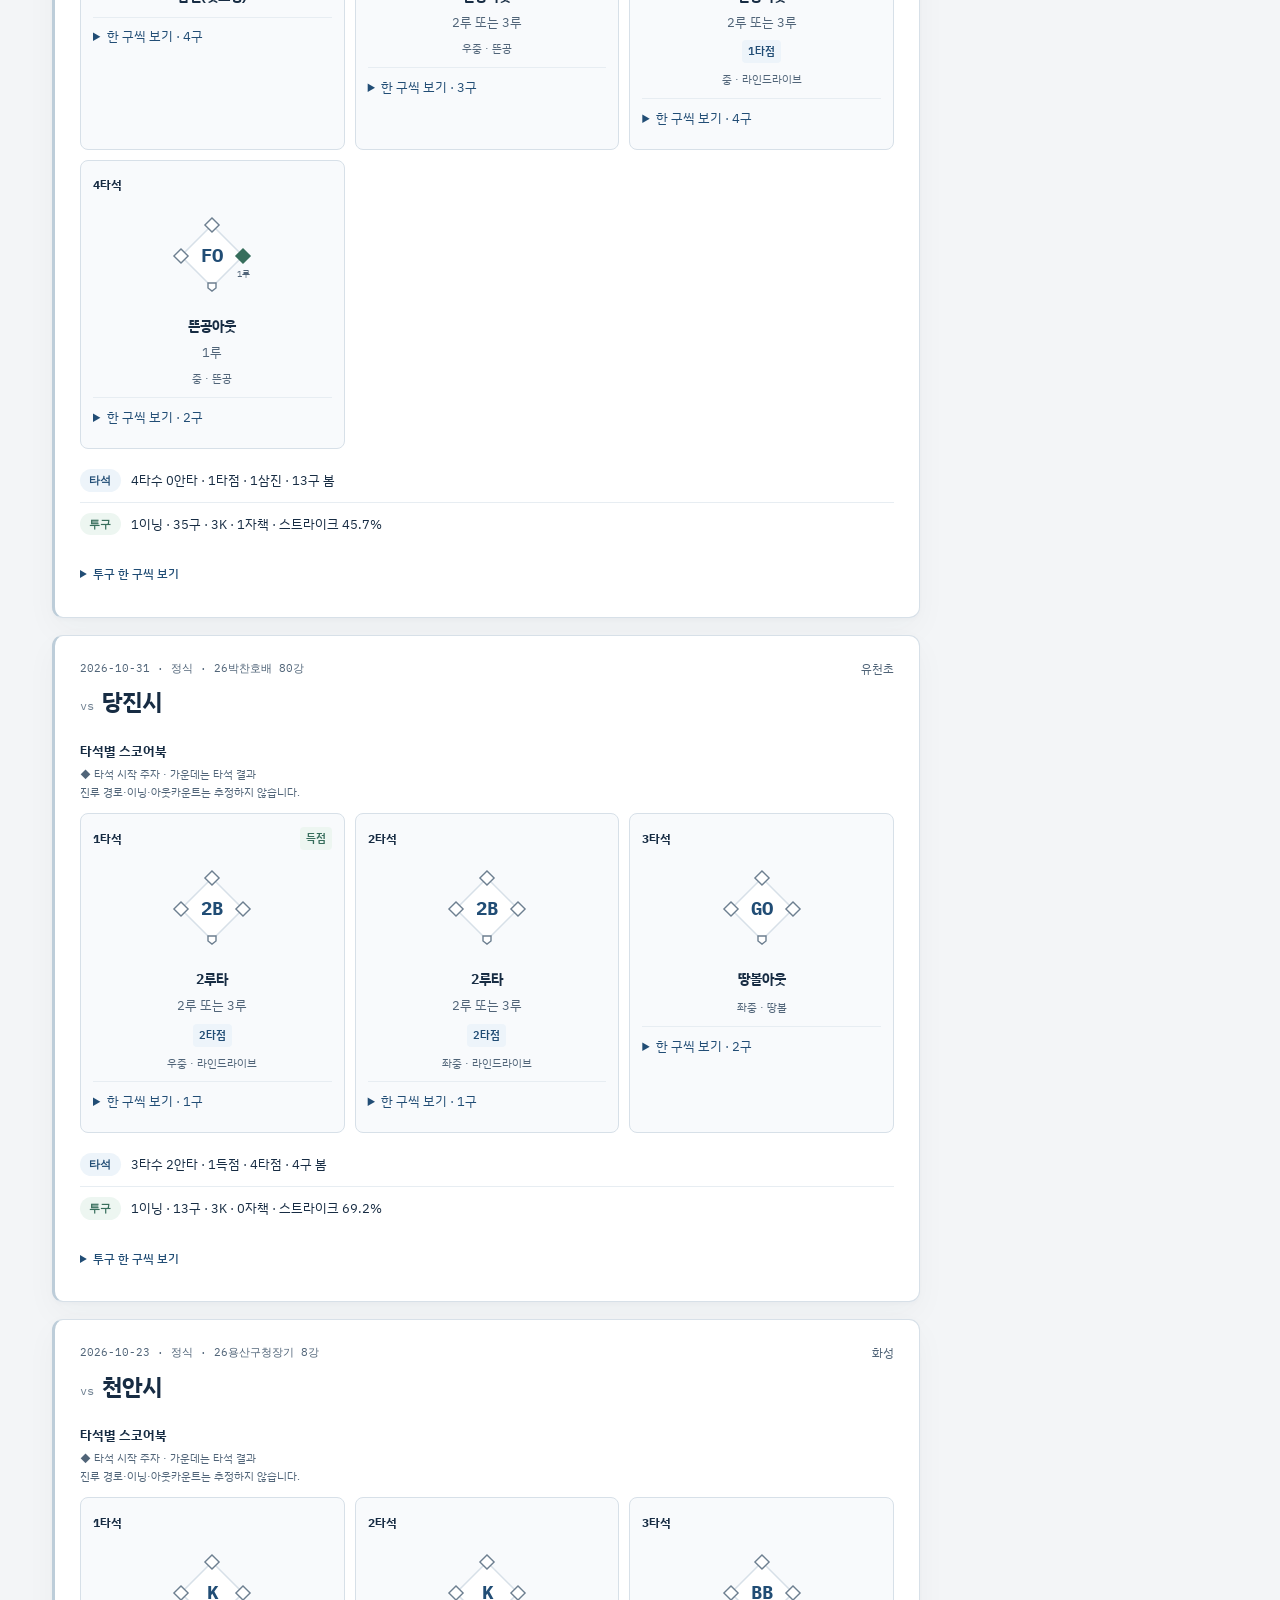
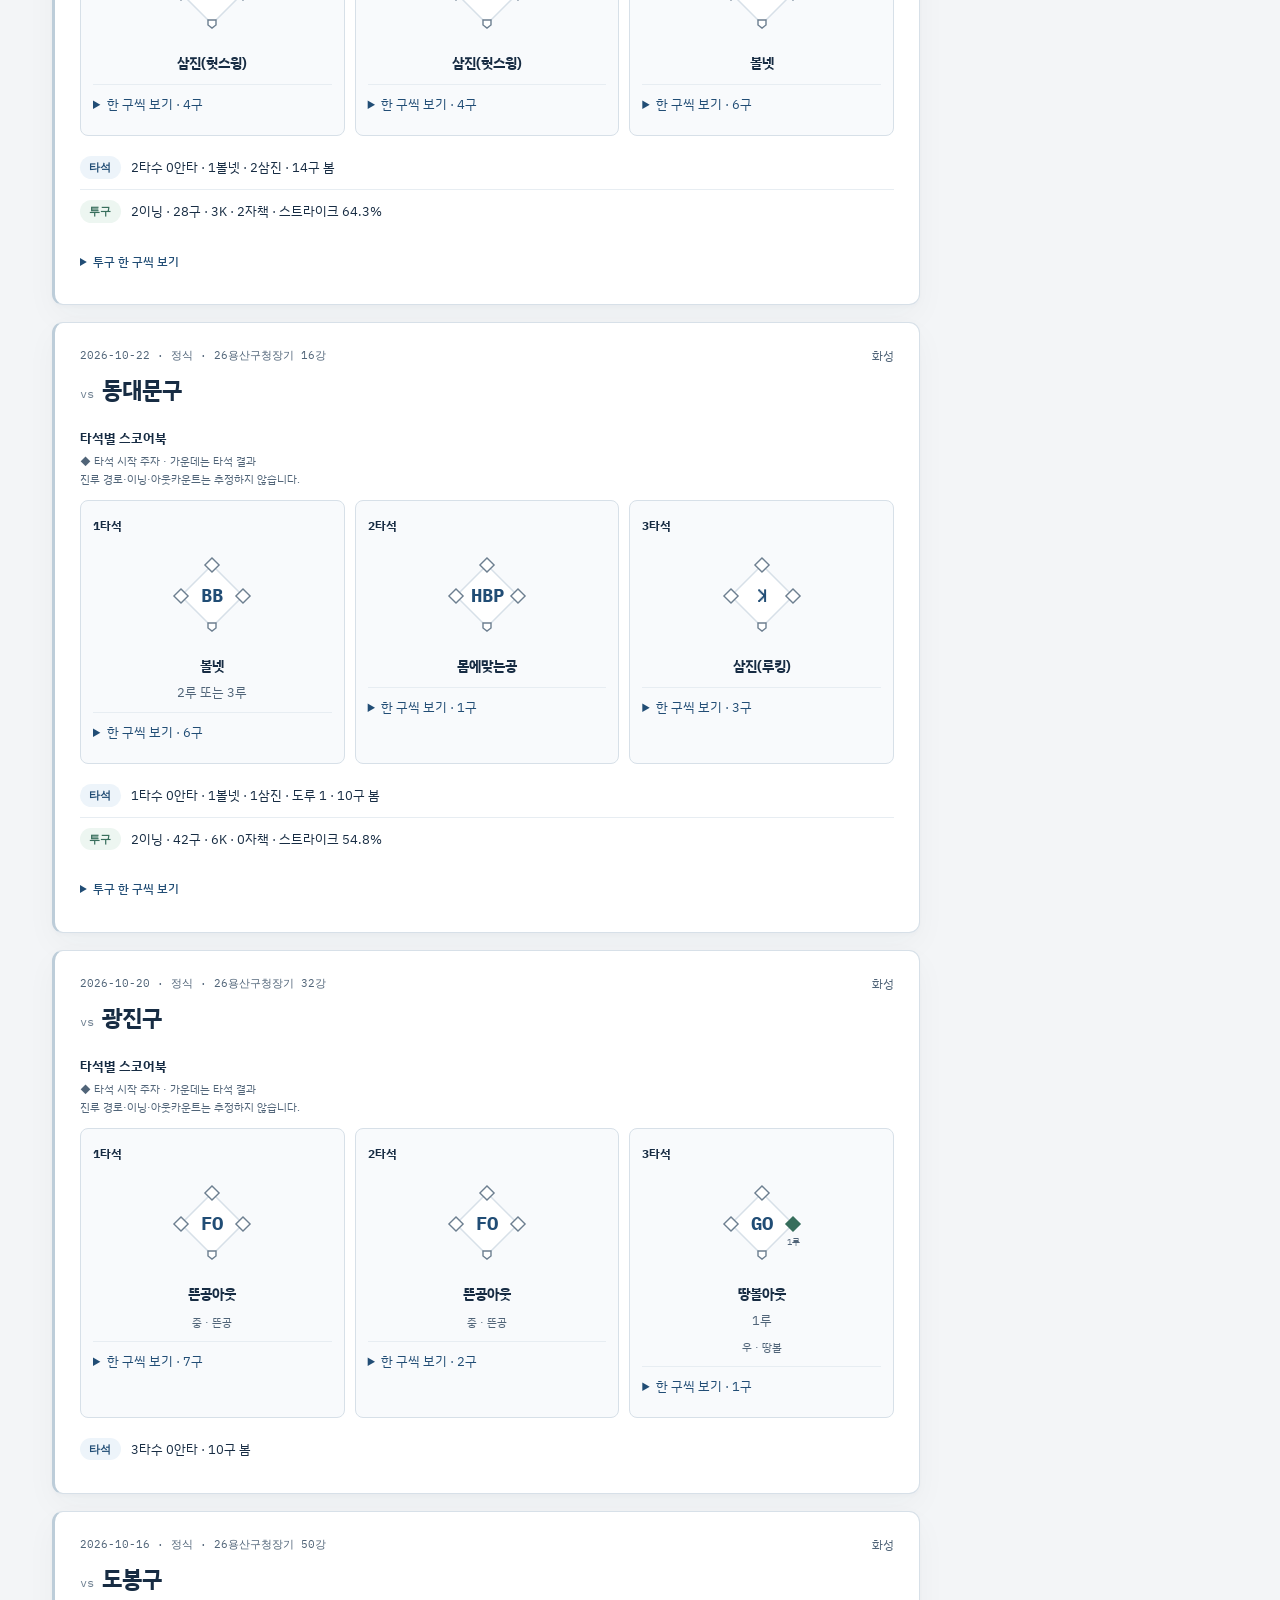
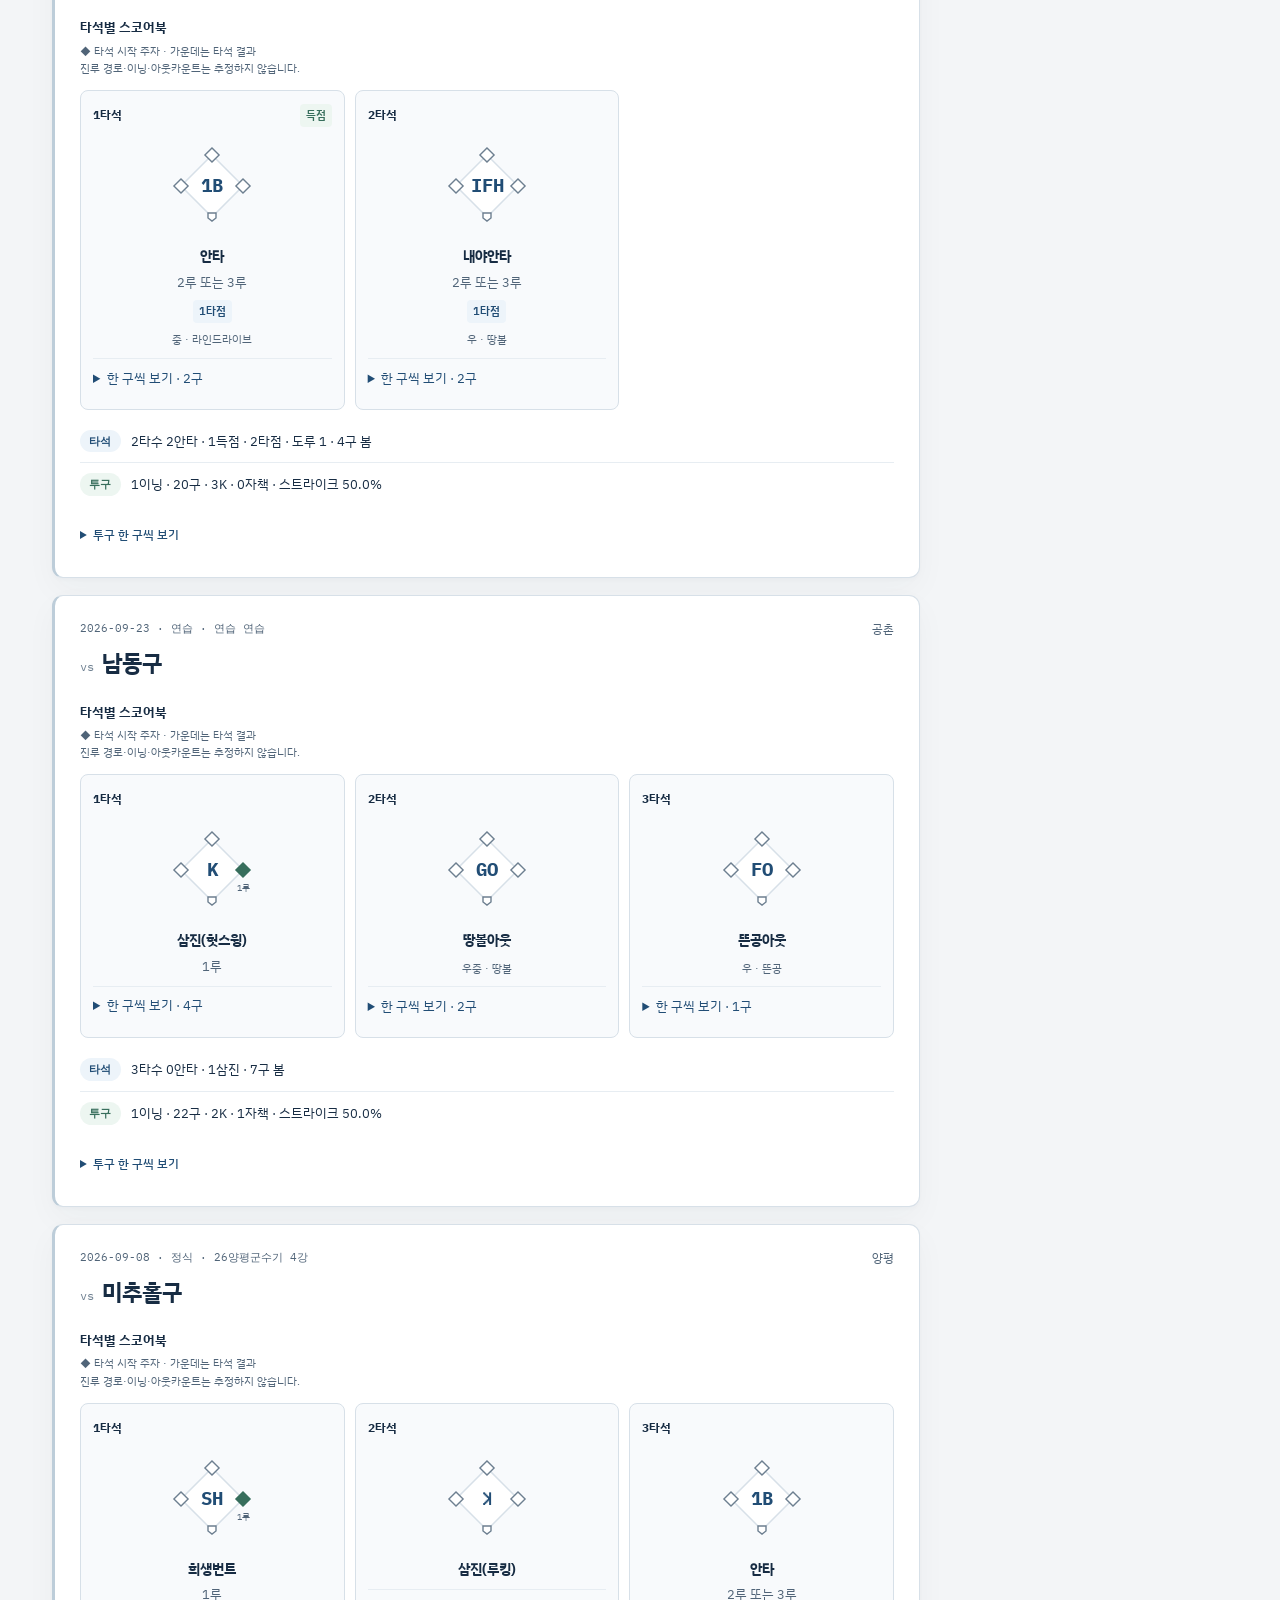
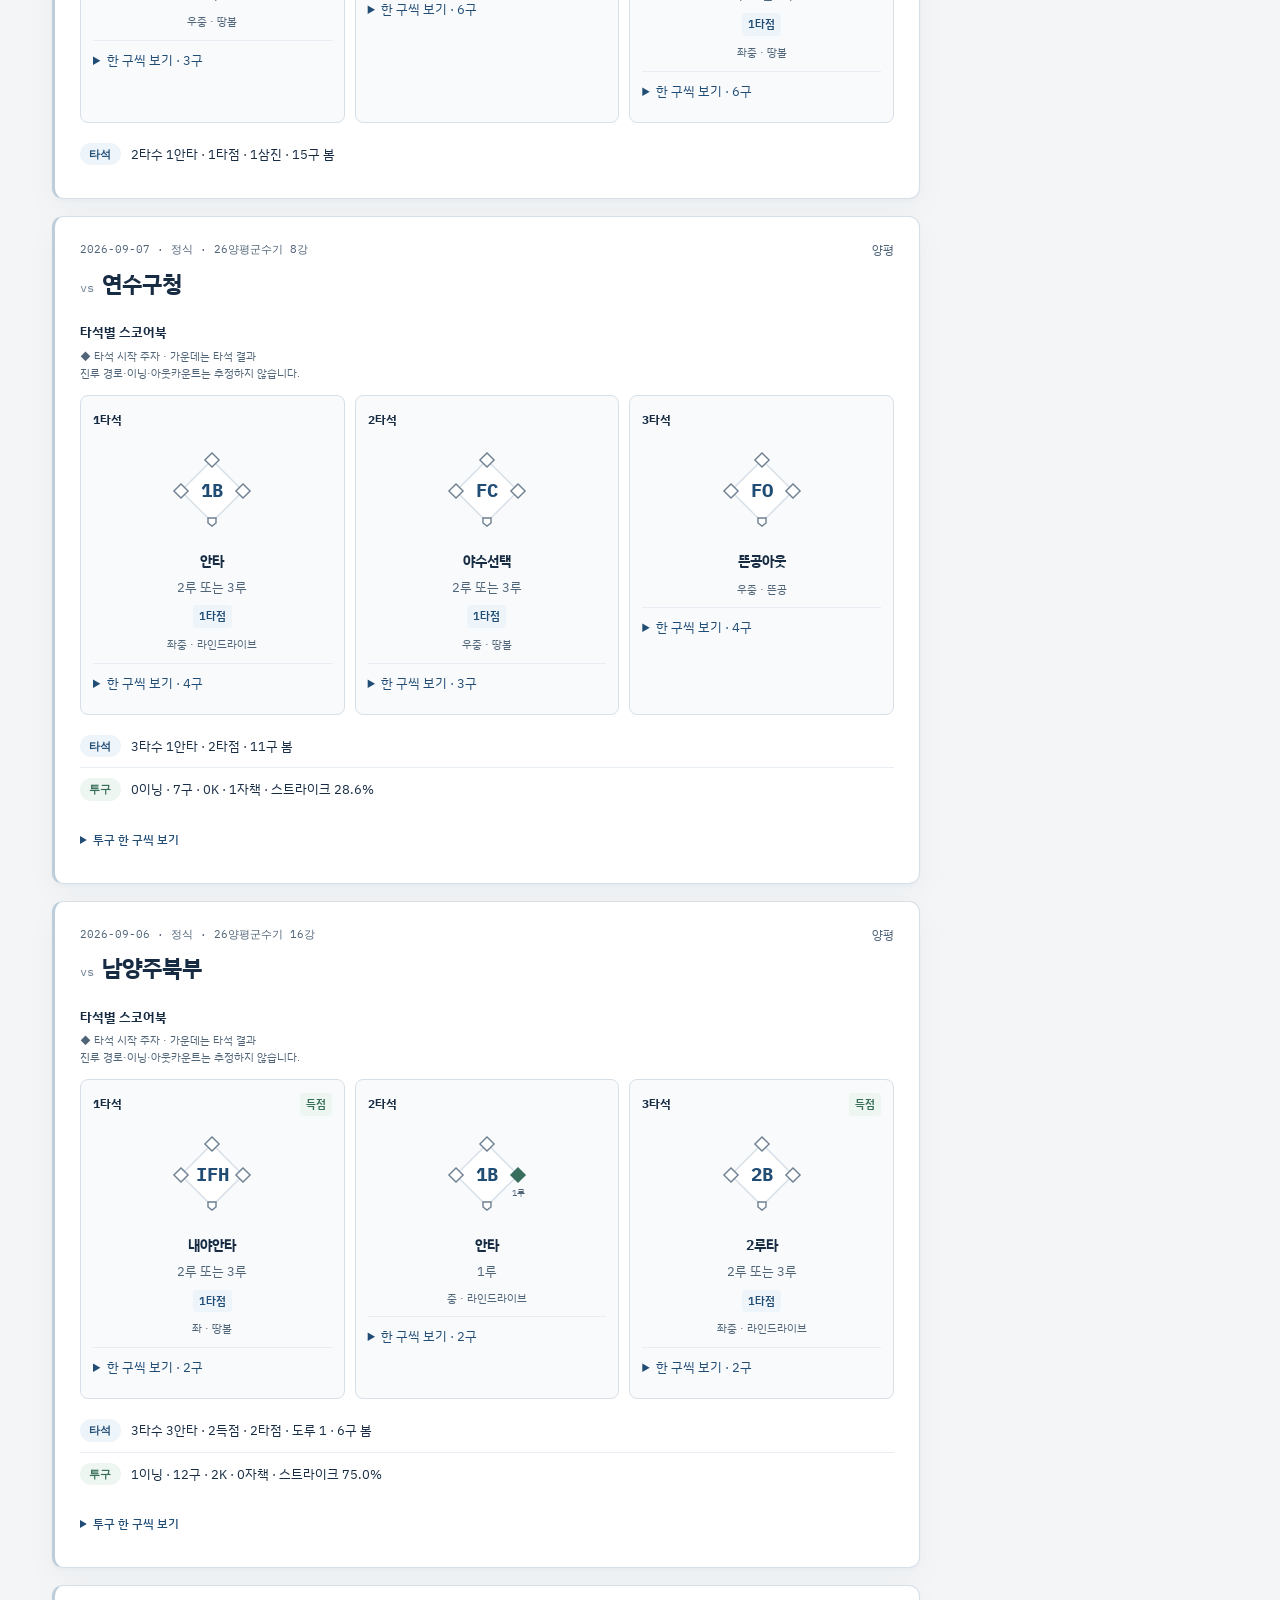
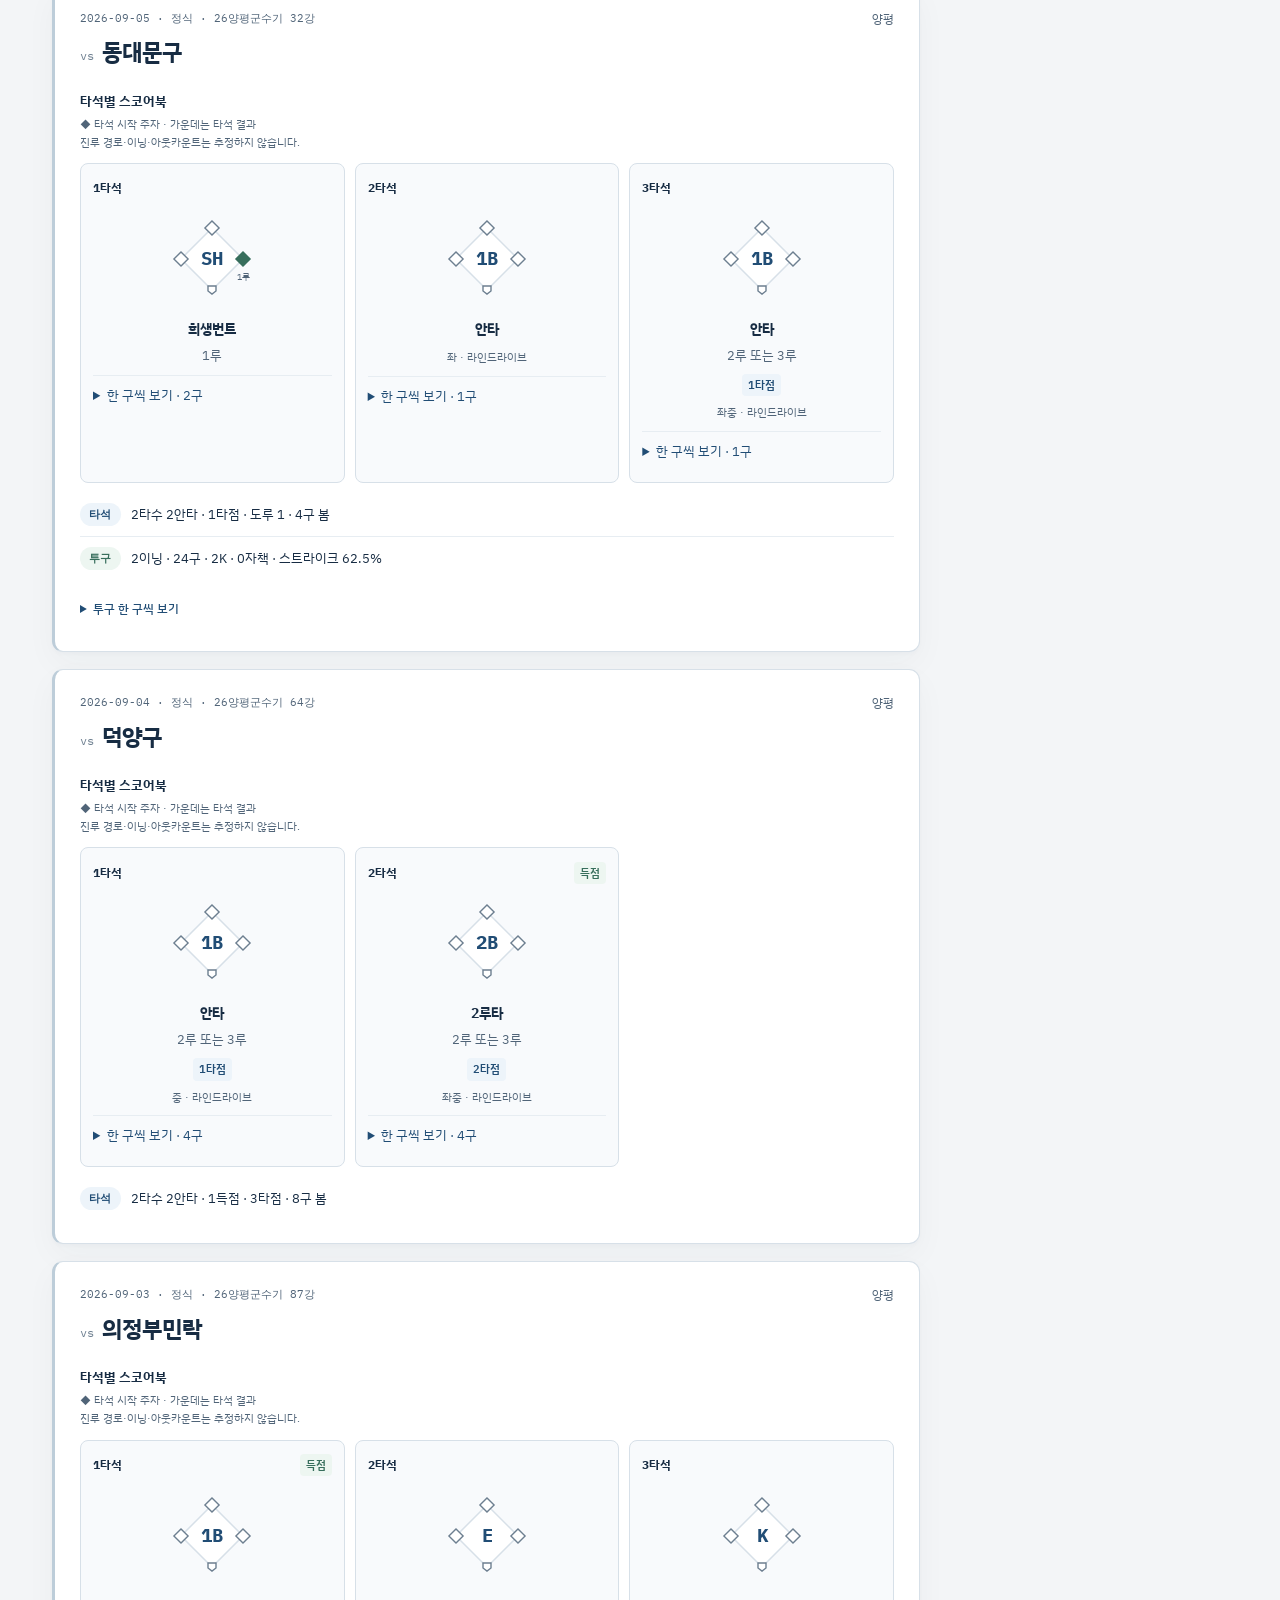
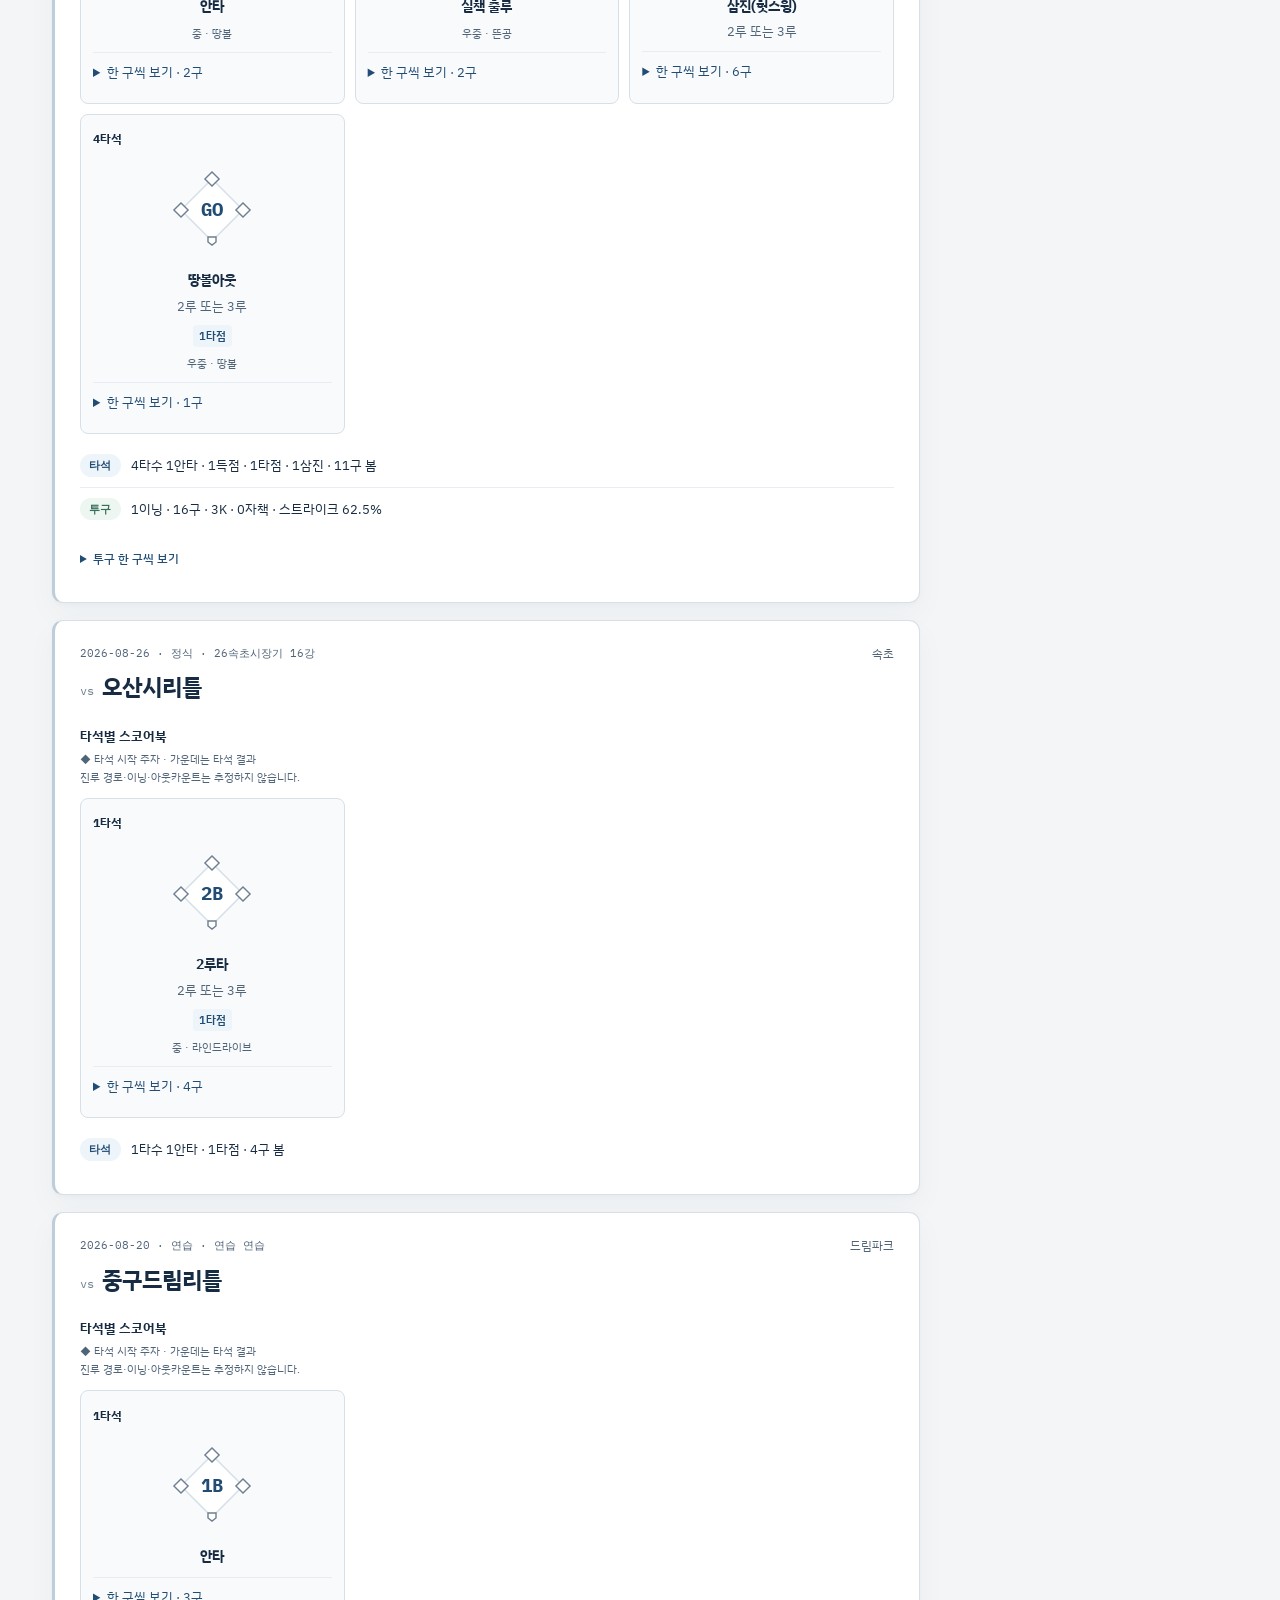
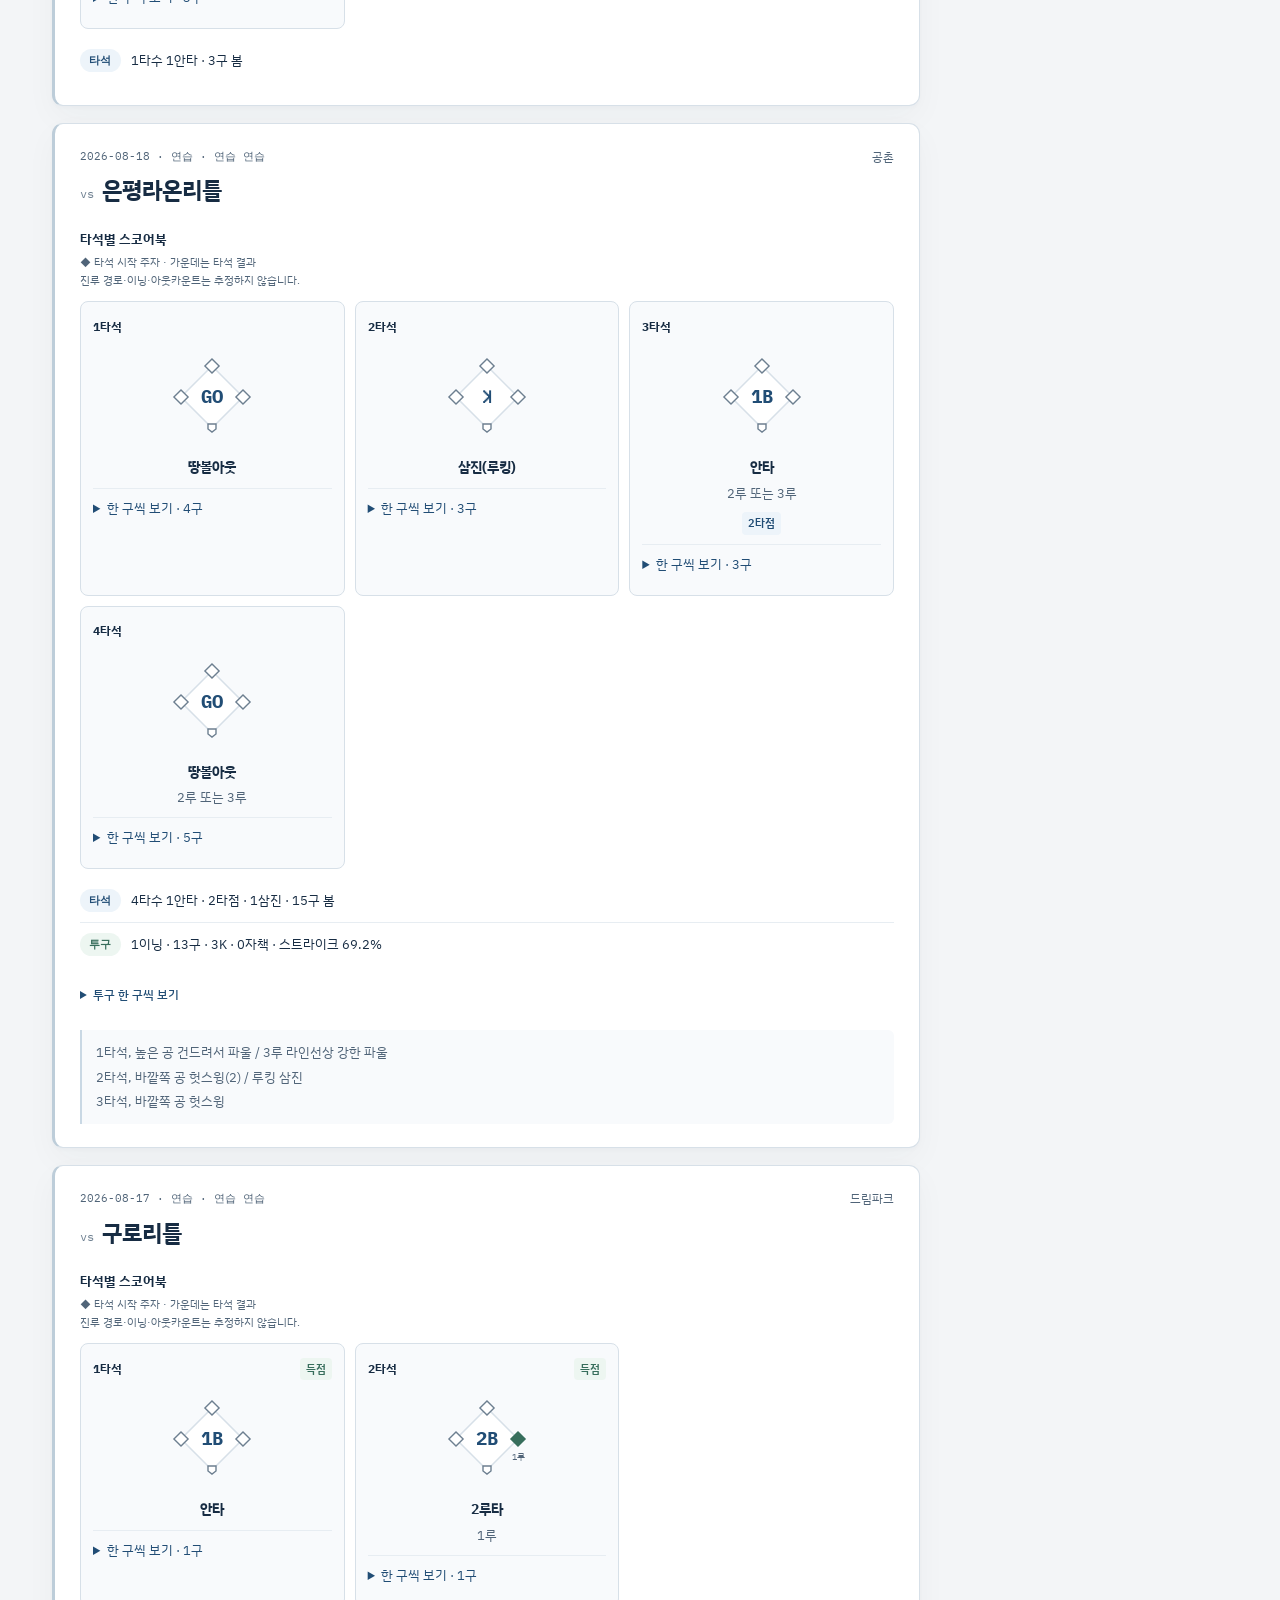
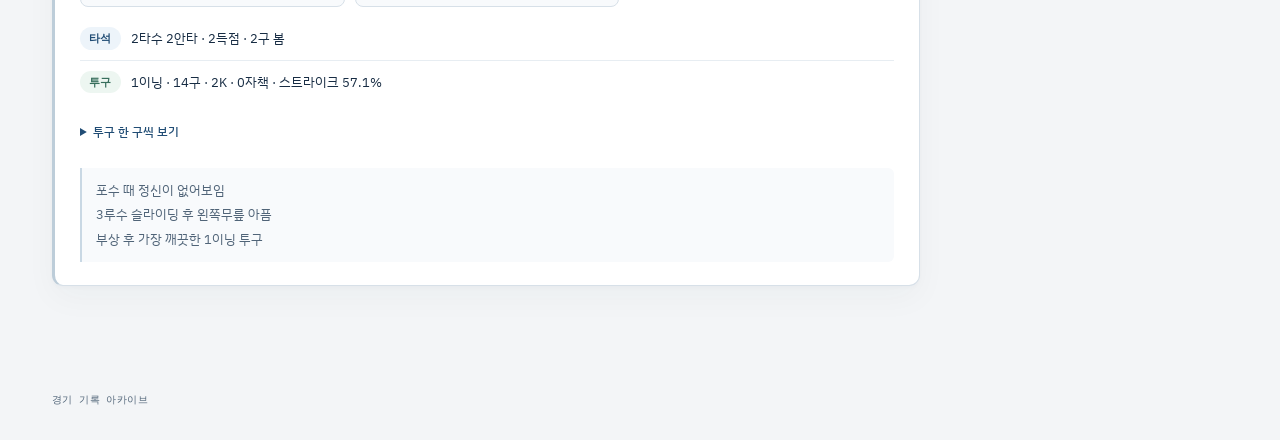
==== commit de68c150: "Simplify runner labels on scorebook cards" ====
--- a/index.html
+++ b/index.html
@@ -2154,12 +2154,15 @@
 
 /* ================= 다이아몬드 ================= */
 const SCORE_SYMBOLS={SO_S:'K',SO_L:'ꓘ',IFH:'IFH',GO:'GO',FO:'FO',LO:'LO',PO:'PO',DP:'DP',SF:'SF',SH:'SH',E:'E',FC:'FC',CI:'CI'};
-function scoreDiamond(pa){
-  const state=runnerState(pa);
+function scoreRunnerLabel(state){
+  if(state.bases===null) return state.group==='risp'?'2루 또는 3루':'';
+  return state.bases.length?state.label:'';
+}
+function scoreDiamond(pa,state=runnerState(pa)){
   const marks=[[1,89,58],[2,58,27],[3,27,58]].map(([base,x,y])=>{
-    const known=state.bases!==null, occupied=known&&state.bases.includes(base);
+    const occupied=state.bases?.includes(base);
     return '<rect x="'+(x-5)+'" y="'+(y-5)+'" width="10" height="10" transform="rotate(45 '+x+' '+y+')" class="score-base'+(occupied?' occupied':'')+'"/>'+
-      '<text x="'+x+'" y="'+(y+(base===2?-12:21))+'" class="base-number">'+base+'루'+(!known?' ?':'')+'</text>';
+      (occupied?'<text x="'+x+'" y="'+(y+(base===2?-12:21))+'" class="base-number">'+base+'루</text>':'');
   }).join('');
   const symbol=SCORE_SYMBOLS[pa.res]||pa.res||'—';
   return '<svg class="score-diamond" viewBox="0 0 116 116" role="img" aria-label="'+esc('타석 시작: '+state.label)+'">'+
@@ -2174,10 +2177,11 @@
     const direction=pa.dir?((DMAP[pa.dir]||{}).t||pa.dir):'';
     const quality=pa.qual?((QMAP[pa.qual]||{}).t||pa.qual):'';
     const contact=[direction,quality].filter(Boolean).join(' · ');
+    const state=runnerState(pa), runners=scoreRunnerLabel(state);
     return '<li class="score-pa"><div class="score-pa-top"><b>'+(i+1)+'타석</b>'+
-      (pa.scored?'<span class="score-badge scored">득점</span>':'')+'</div>'+scoreDiamond(pa)+
+      (pa.scored?'<span class="score-badge scored">득점</span>':'')+'</div>'+scoreDiamond(pa,state)+
       '<div class="score-result">'+esc(result)+'</div>'+
-      '<div class="score-runner">'+esc(runnerLabel(pa))+'</div>'+
+      (runners?'<div class="score-runner">'+esc(runners)+'</div>':'')+
       (pa.rbi?'<span class="score-badge">'+esc(pa.rbi)+'타점</span>':'')+
       (contact?'<div class="score-contact">'+esc(contact)+'</div>':'')+
       (pa.seq?'<details class="score-pitches"><summary>한 구씩 보기 · '+seqStats(pa.seq).pitches+'구</summary><div class="seqline">'+seqChips(pa.seq)+'</div><p>'+esc(countLabel(pa.seq))+'</p></details>':'<span class="score-no-pitches">투구 순서 미기록</span>')+'</li>';
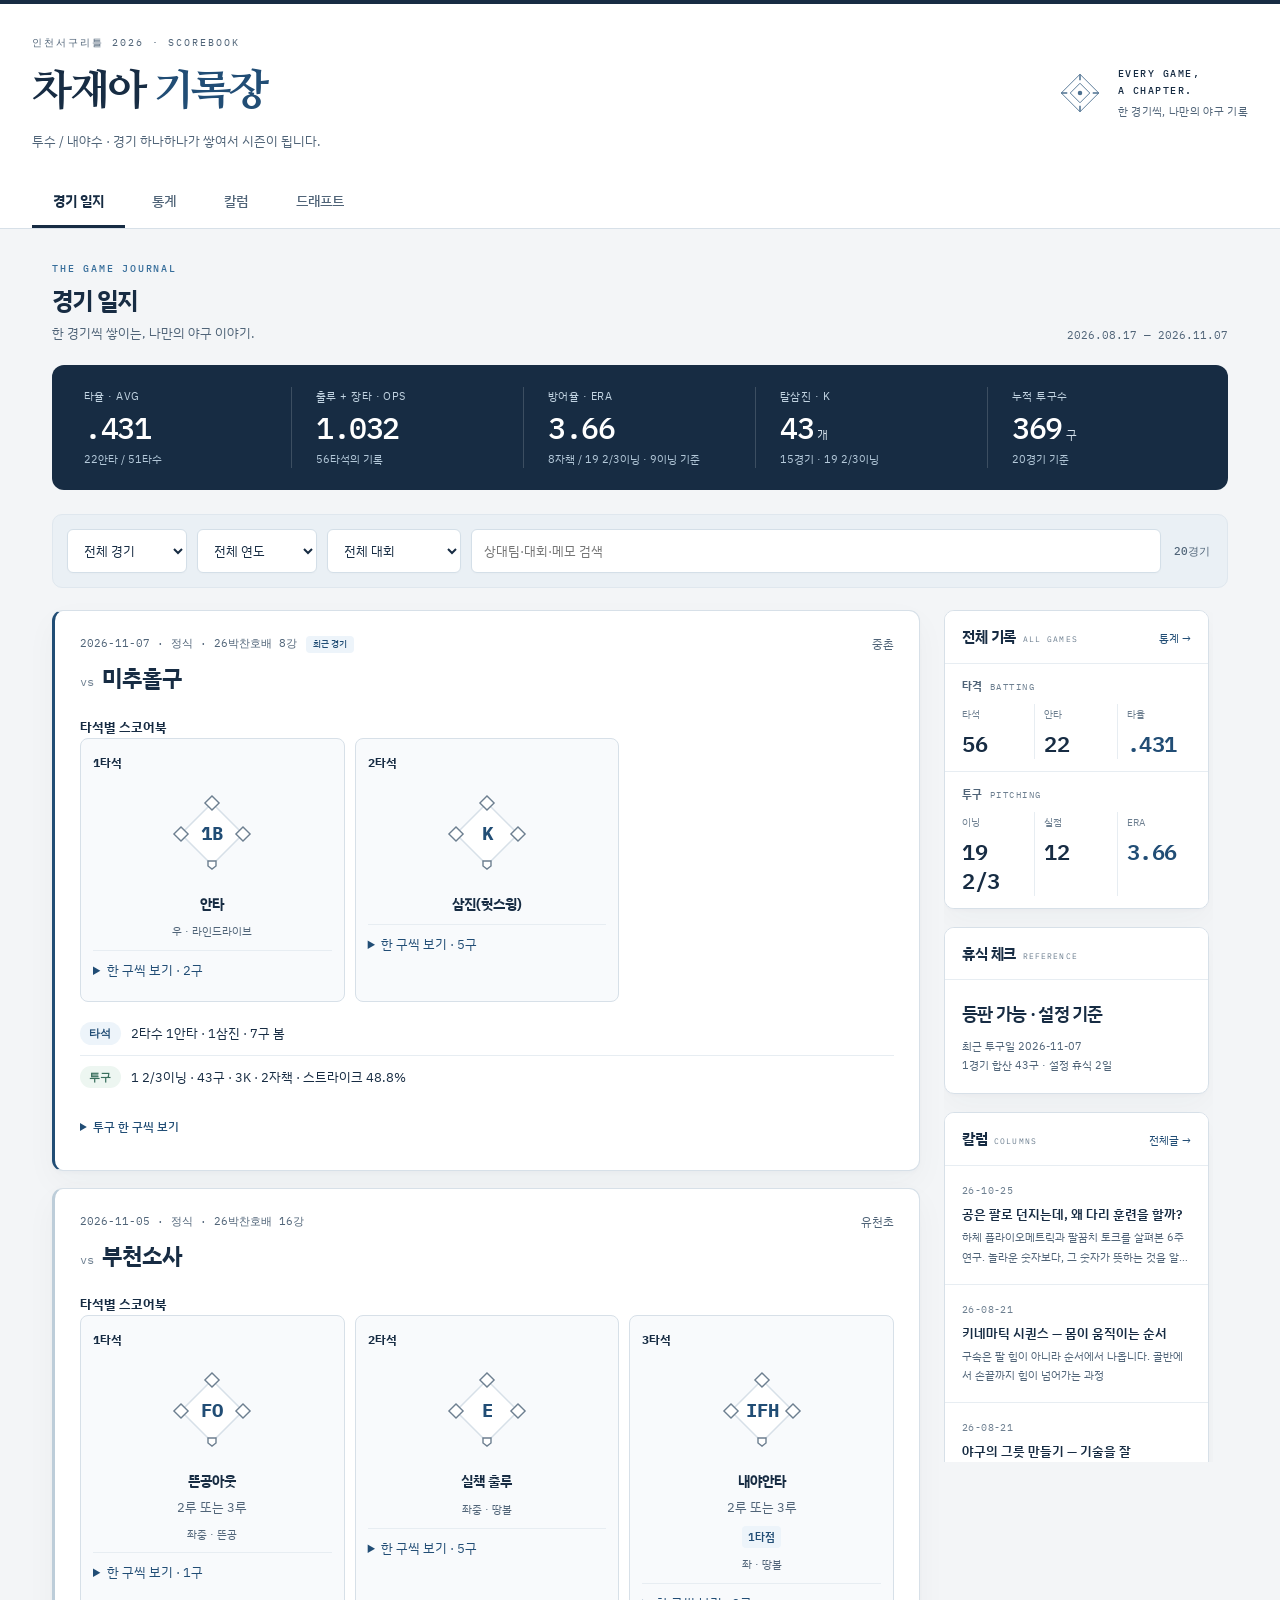
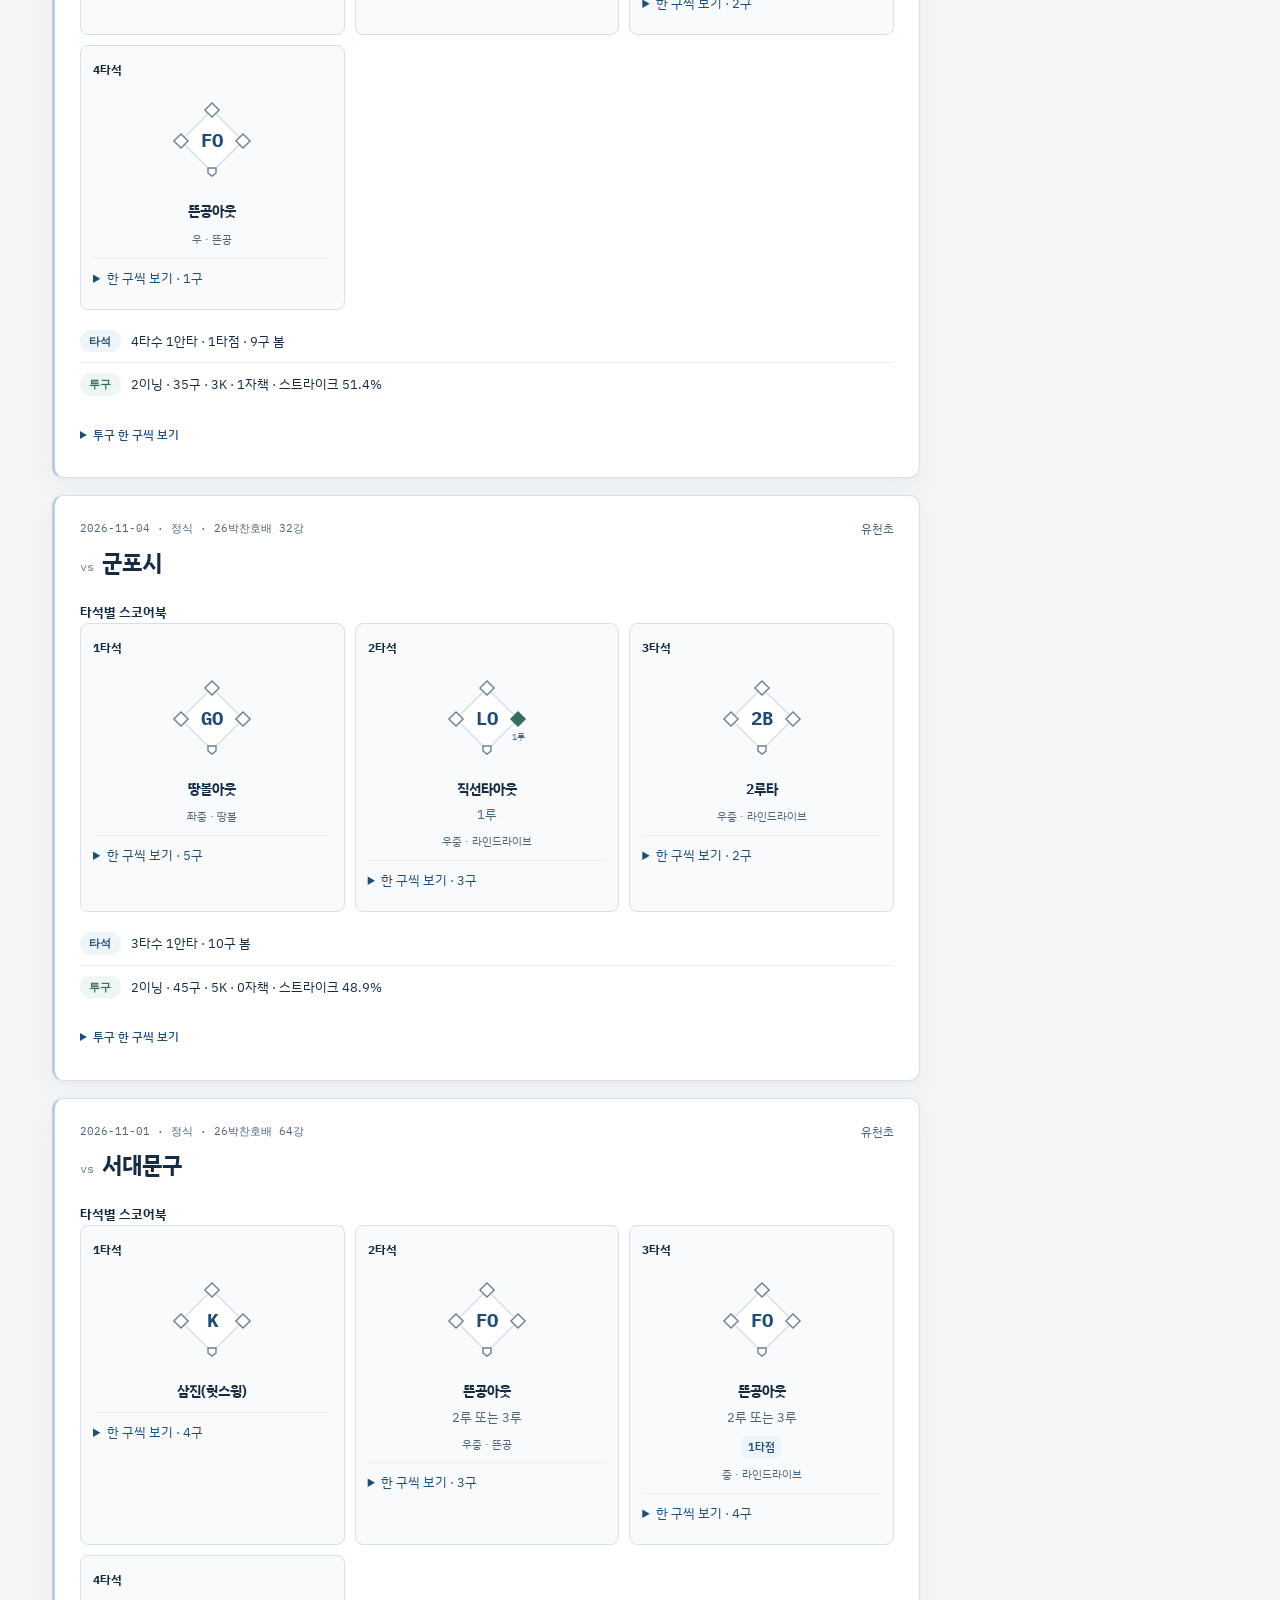
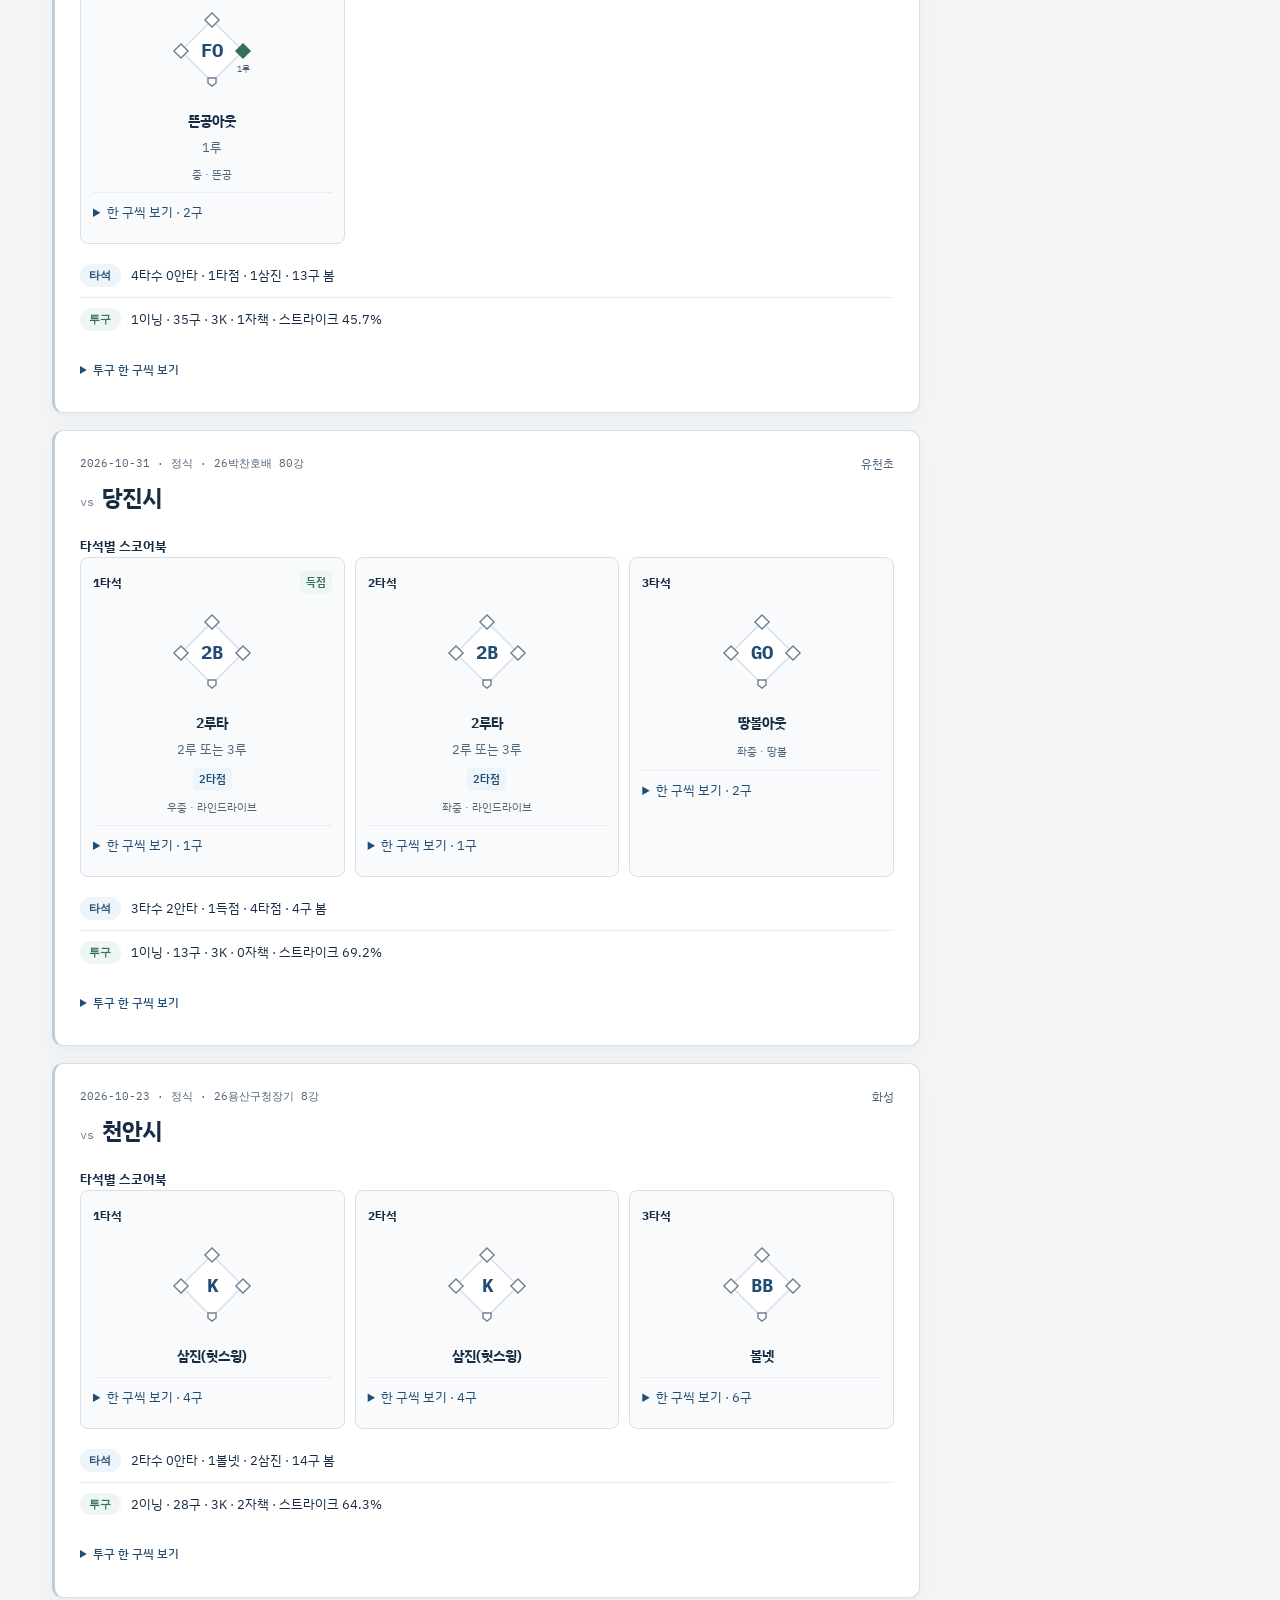
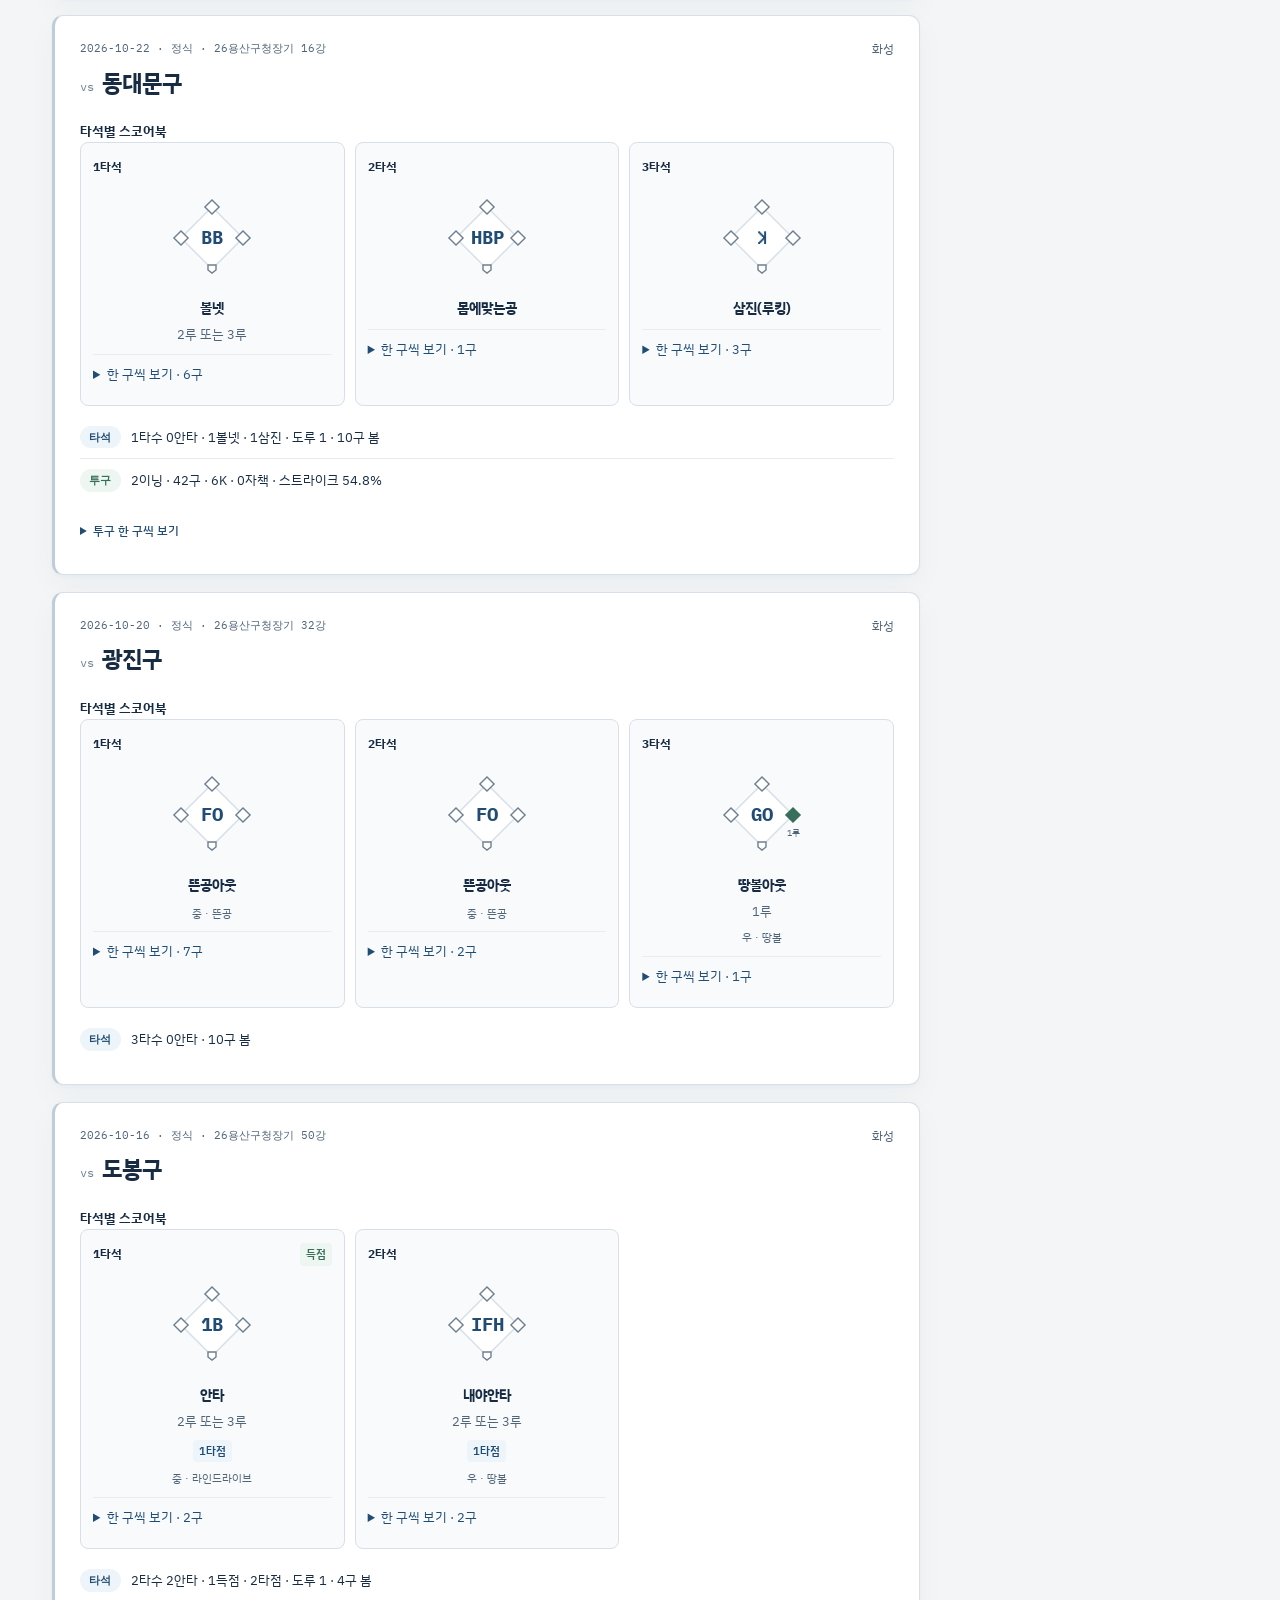
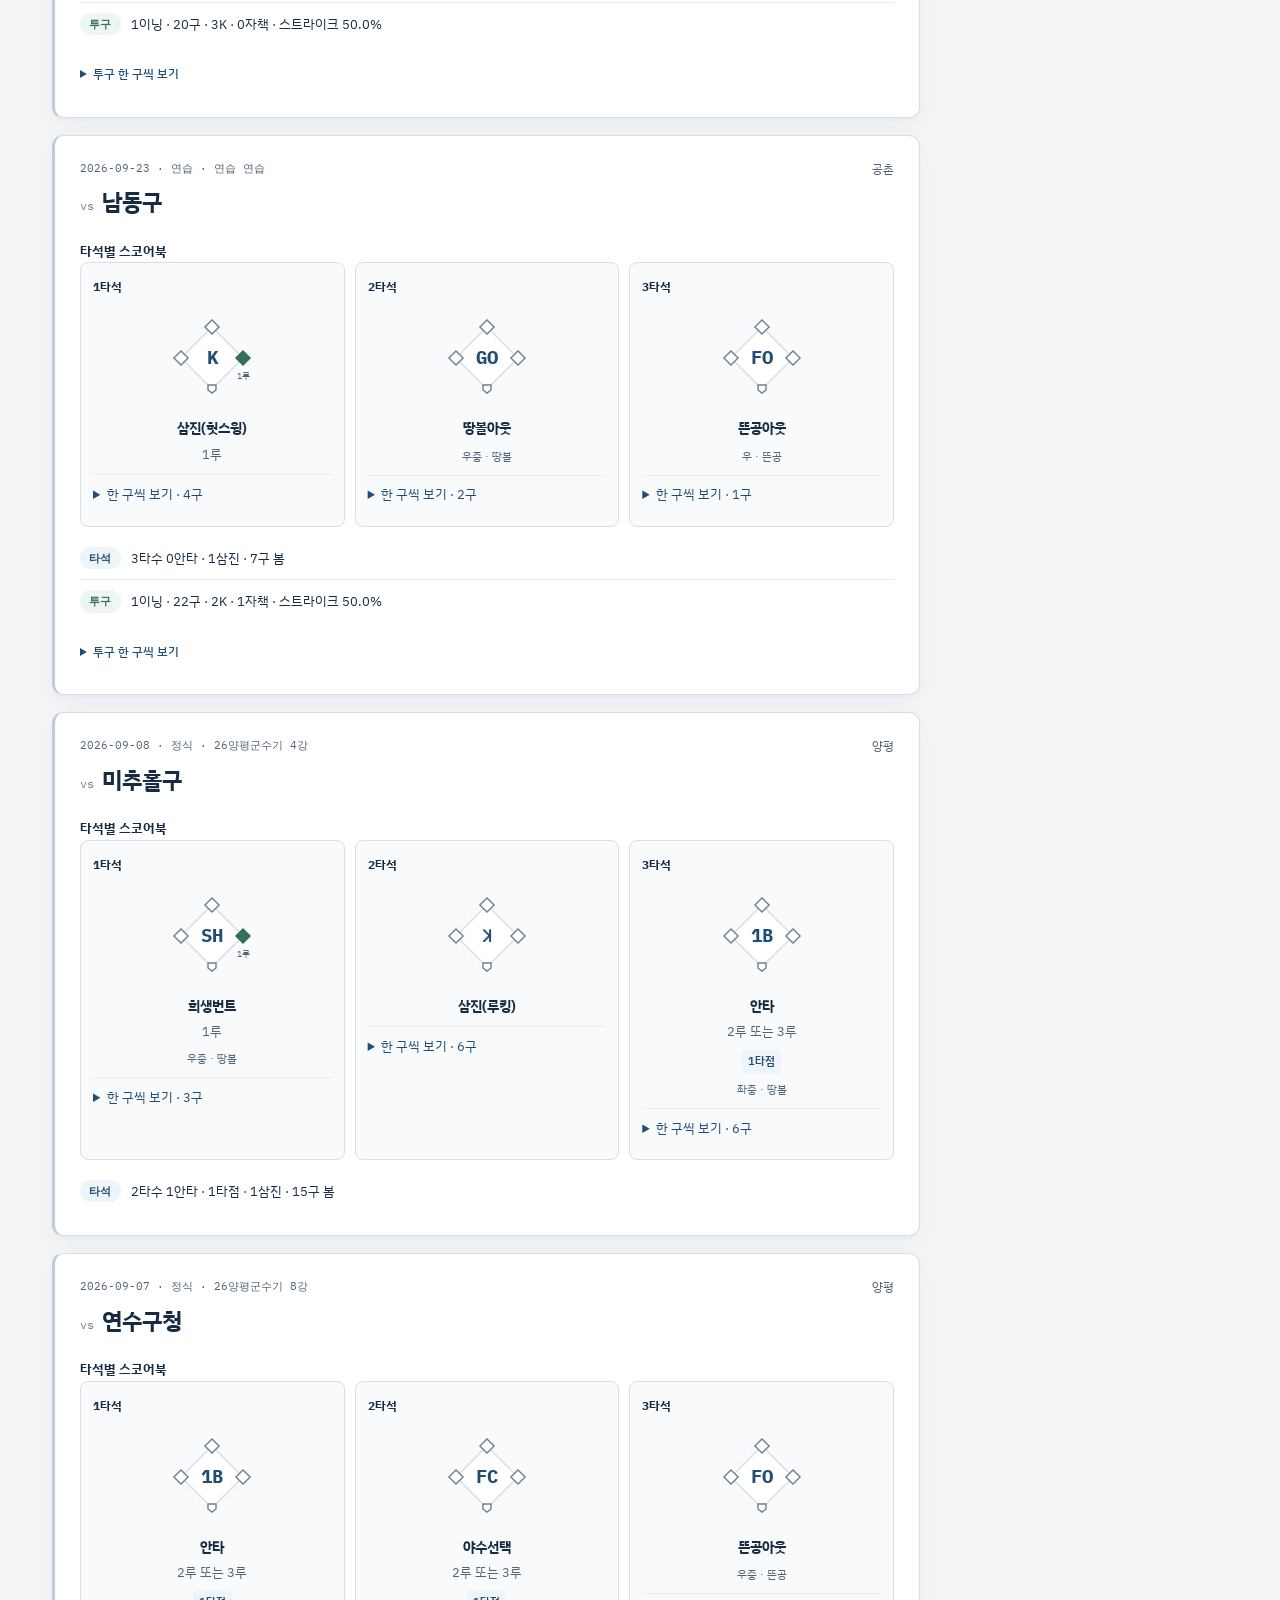
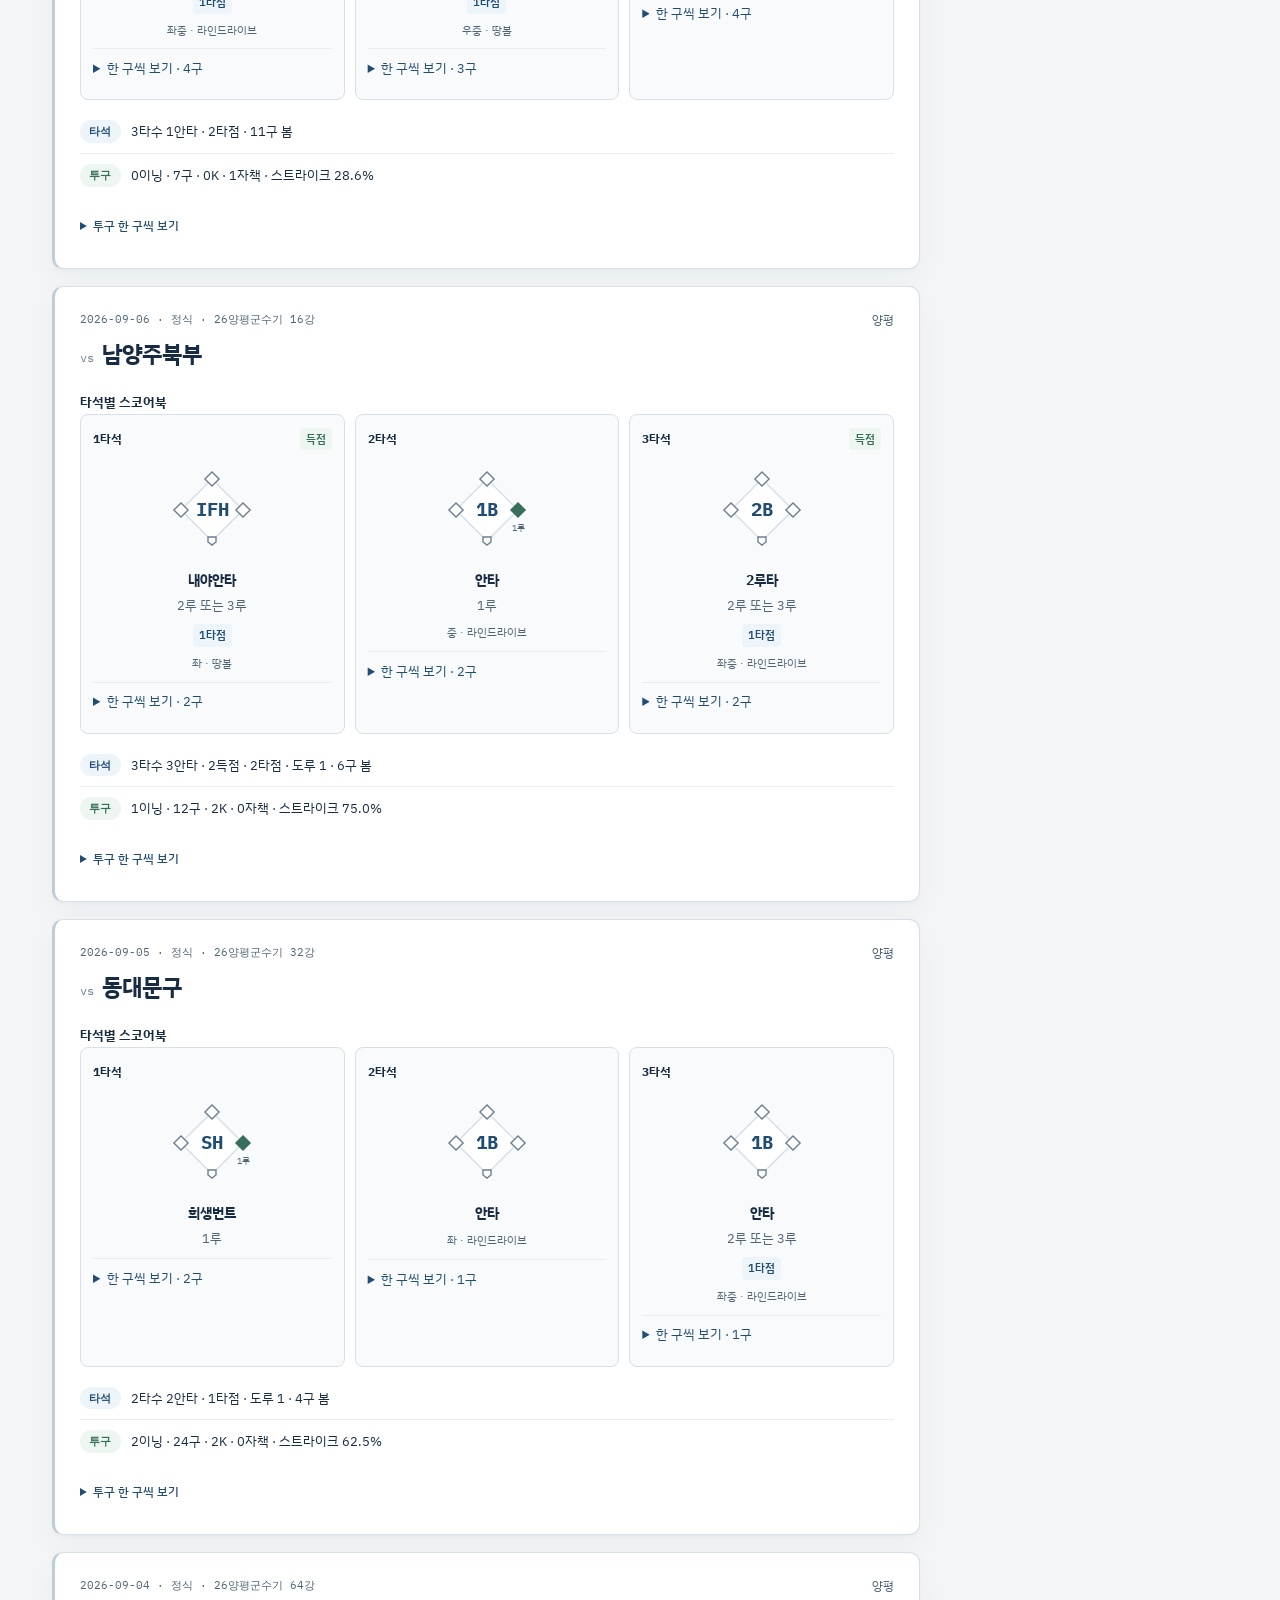
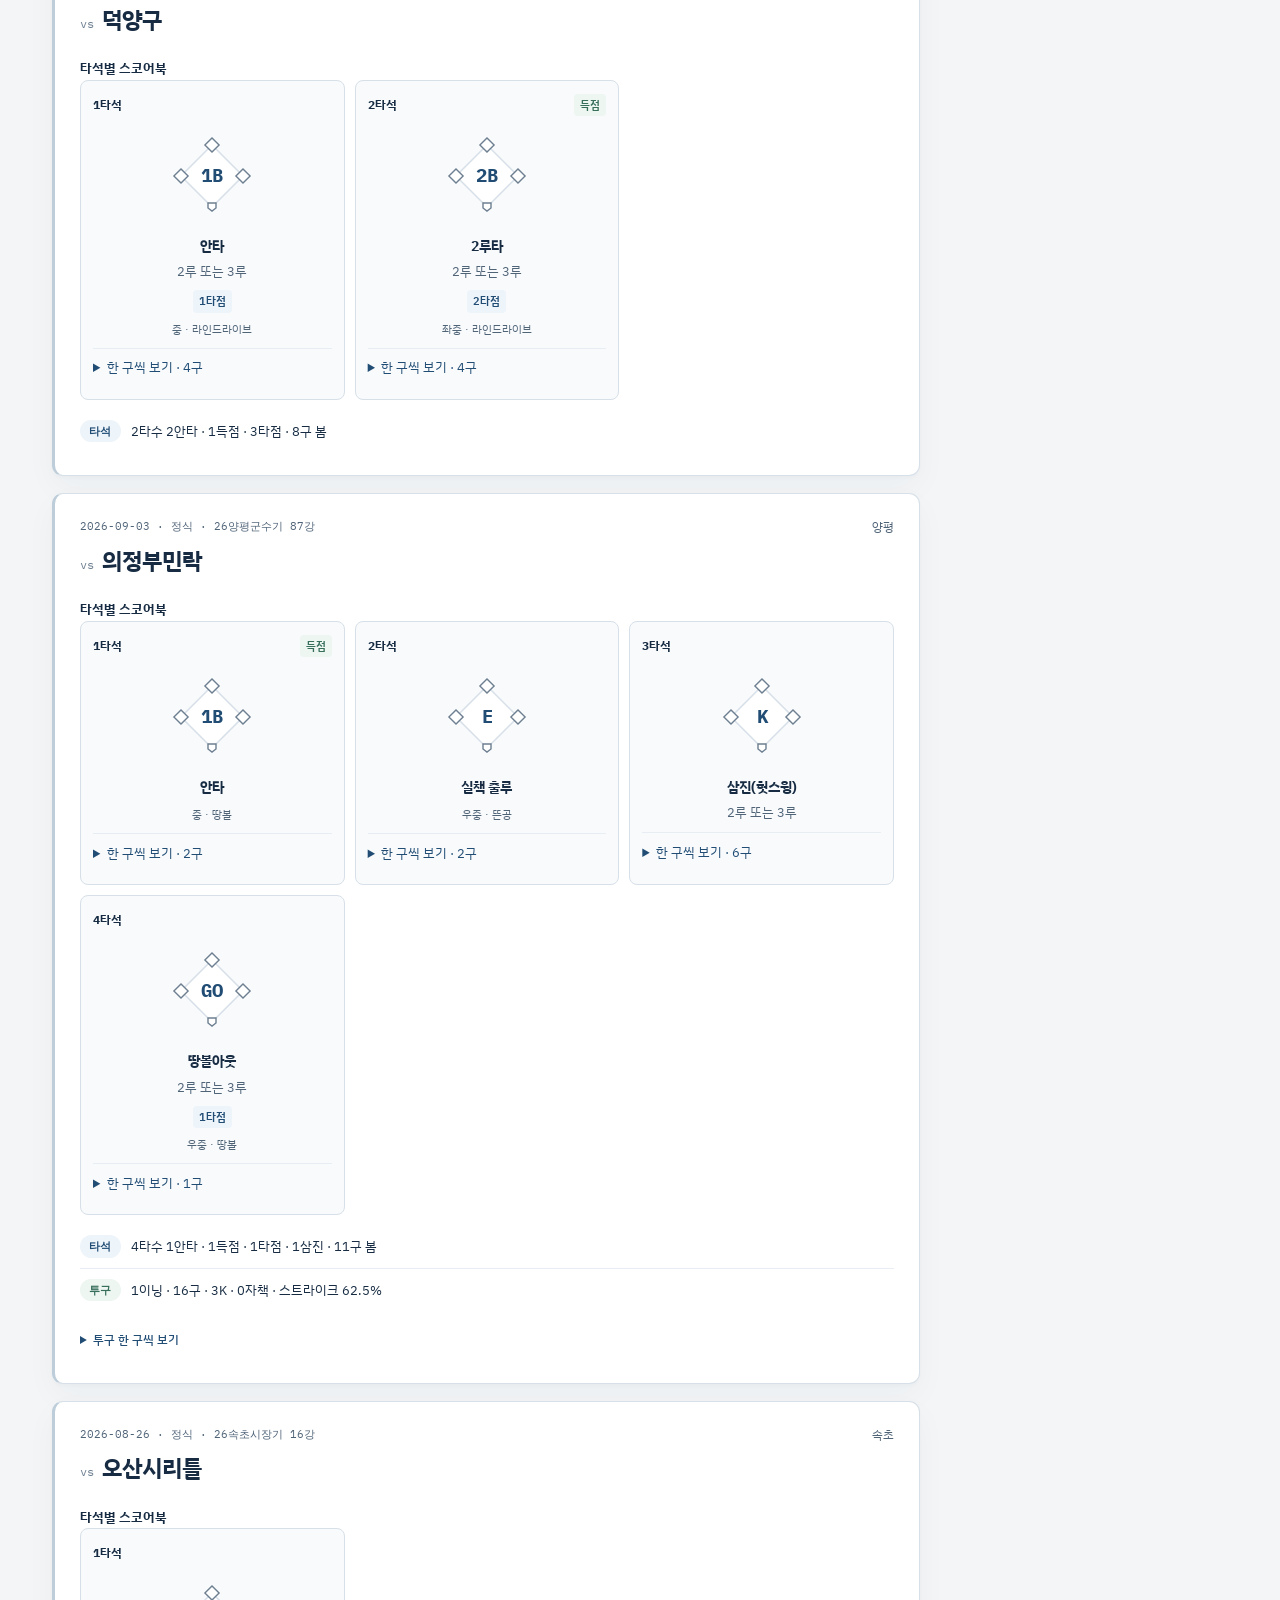
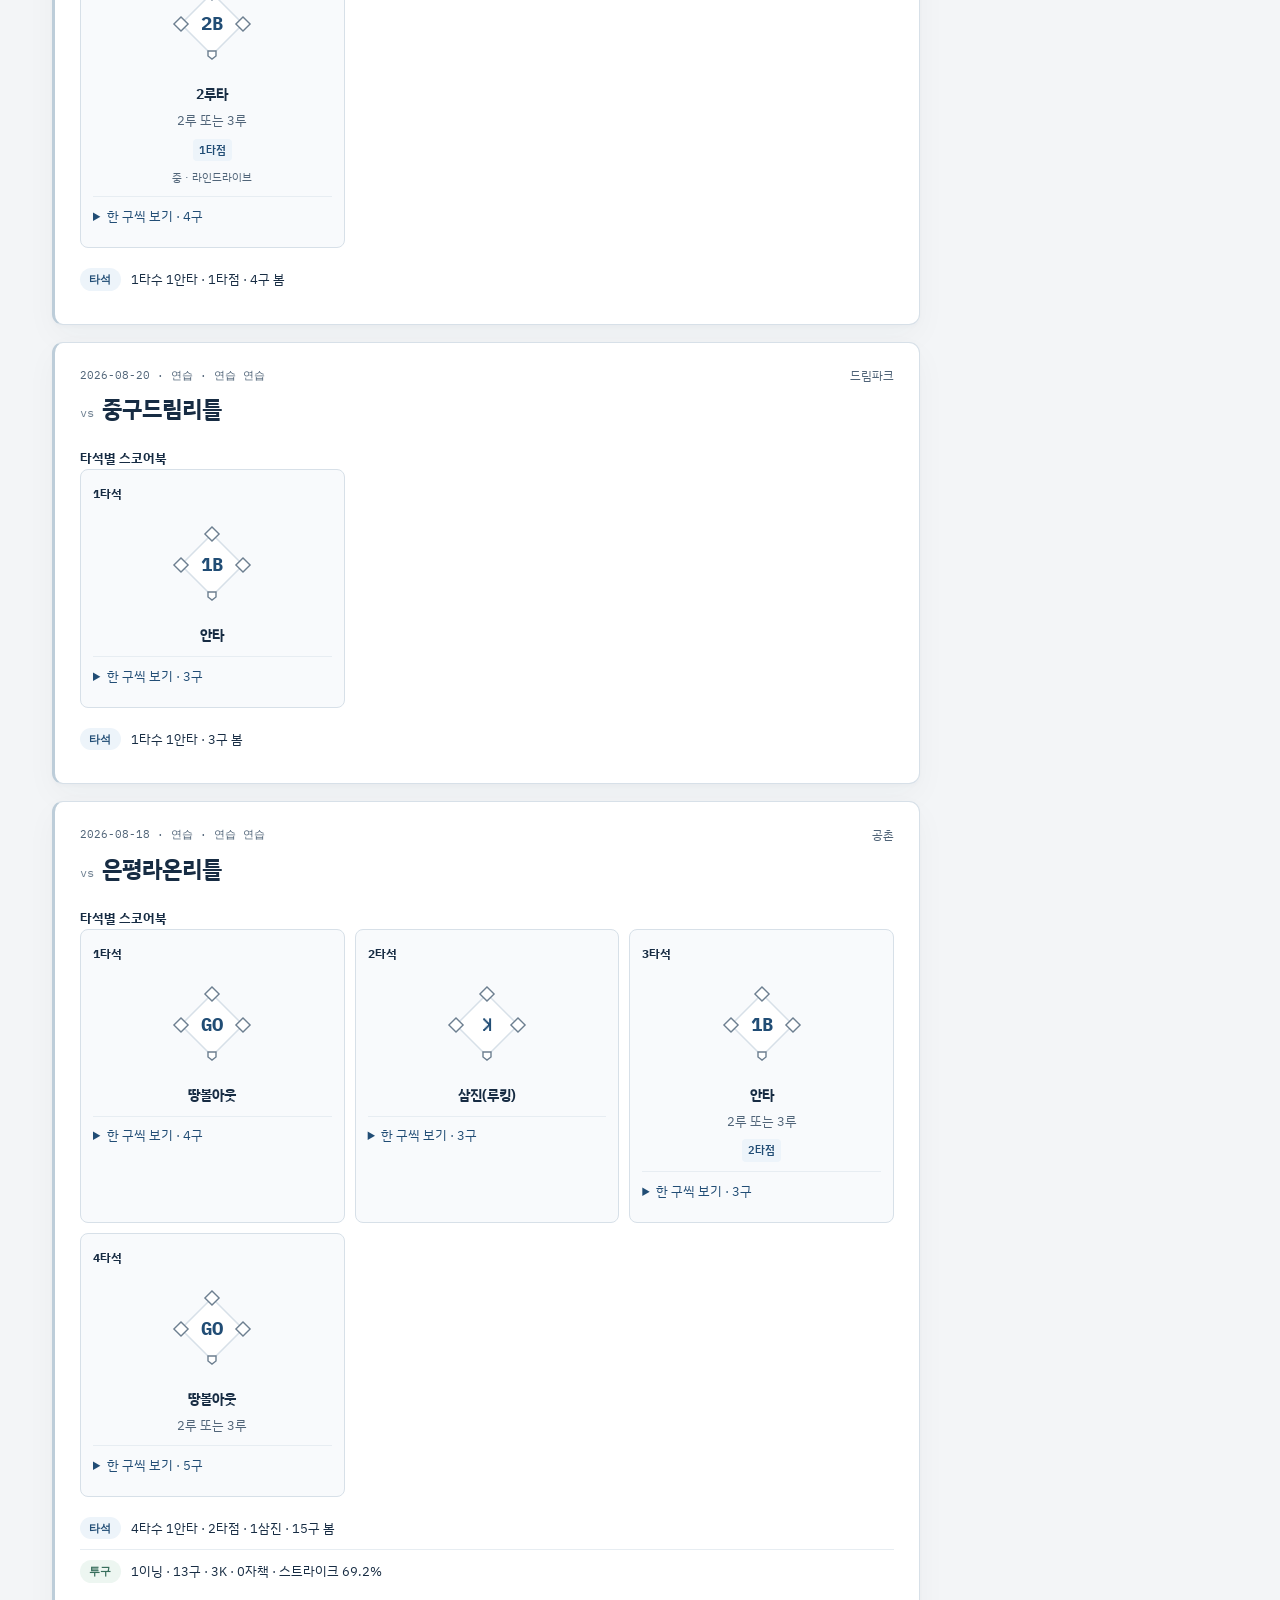
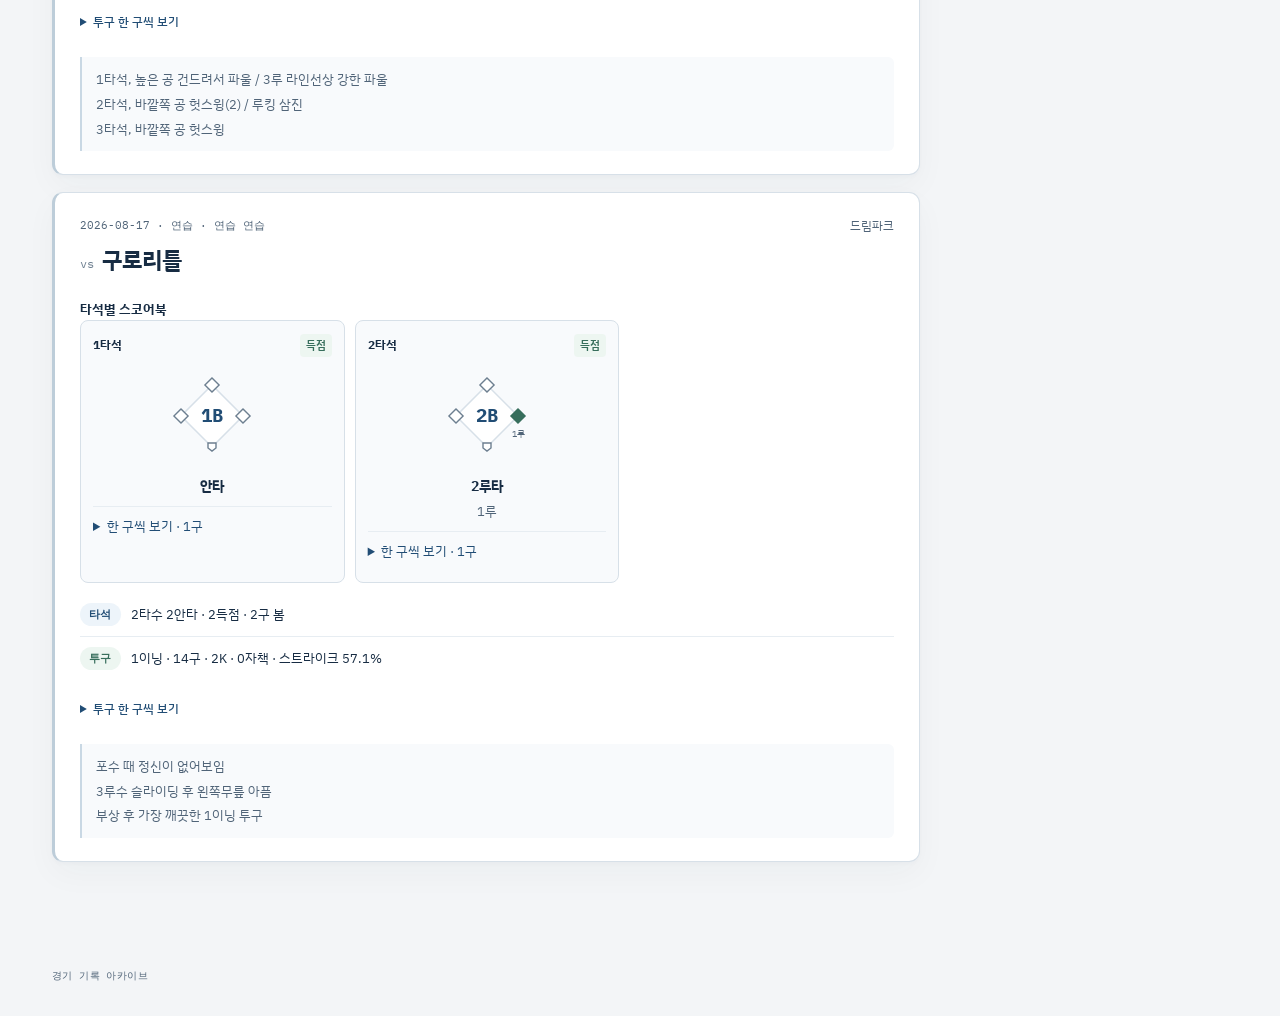
==== commit ebc3f919: "Clarify stats and rest labels and enable desktop sidebar scrolling" ====
--- a/index.html
+++ b/index.html
@@ -2188,7 +2188,7 @@
   }).filter(Boolean).join('');
   if(!cards) return '';
   return '<section class="scorebook" aria-label="타석별 스코어북"><div class="scorebook-title">타석별 스코어북</div>'+
-    '<p class="scorebook-key">◆ 타석 시작 주자 · 가운데는 타석 결과<br>진루 경로·이닝·아웃카운트는 추정하지 않습니다.</p><ol class="scorebook-grid">'+cards+'</ol></section>';
+    '<ol class="scorebook-grid">'+cards+'</ol></section>';
 }
 
 /* ================= 차트 ================= */
@@ -2253,7 +2253,22 @@
   return '<div class="chartbox"><svg class="chart" viewBox="0 0 '+W+' '+H+'" role="img">'+g+'</svg></div>';
 }
 function statCell(k,v,d,hi){
-  return '<div class="stat"><div class="k">'+esc(k)+'</div><div class="v'+(hi?' hi':'')+'">'+v+'</div>'+(d?'<div class="d">'+esc(d)+'</div>':'')+'</div>';
+  const explanations={
+    'AVG 타율':'타수 중 안타를 친 비율',
+    'OBP 출루율':'안타·볼넷·사구로 출루한 비율',
+    'SLG 장타율':'타수당 얻은 루타 수',
+    'OPS':'출루율 + 장타율, 종합 타격 지표',
+    'ERA 방어율':'9이닝당 허용한 자책점',
+    'WHIP':'이닝당 허용한 안타 + 볼넷',
+    '스트라이크 비율':'전체 투구 중 스트라이크 비율',
+    '초구 스트라이크':'첫 공이 스트라이크인 비율',
+    '수비율 FPCT':'수비 기회 중 실책 없이 처리한 비율',
+    '직접 아웃 (PO)':'포구·태그 등으로 아웃을 직접 완성',
+    '아웃 도움 (A)':'송구·터치로 동료의 아웃 처리를 도움',
+    '수비 이닝':'수비에 참여한 누적 이닝',
+    '실책':'공식 기록상 수비 실수 횟수'
+  };
+  return '<div class="stat"><div class="k">'+esc(k)+'</div><div class="v'+(hi?' hi':'')+'">'+v+'</div>'+(d?'<div class="d">'+esc(d)+'</div>':'')+(explanations[k]?'<div class="stat-explain">'+esc(explanations[k])+'</div>':'')+'</div>';
 }
 
 
@@ -2530,14 +2545,16 @@
   if(f.PO+f.A+f.E>0 || Object.keys(f.byPos).length){
     h+='<div class="card sec-card def"><div class="sechead"><span class="ttl">수비</span><span class="en">Fielding</span>'+
       '<span class="meta">'+r1(f.INN)+'이닝</span></div><div class="statgrid">'+
-      statCell('수비율 FPCT', r3(f.FPCT), '자살 '+f.PO+' 보살 '+f.A+' 실책 '+f.E, true)+
+      statCell('수비율 FPCT', r3(f.FPCT), '직접 아웃 '+f.PO+' · 아웃 도움 '+f.A+' · 실책 '+f.E, true)+
+      statCell('직접 아웃 (PO)', f.PO, '')+
+      statCell('아웃 도움 (A)', f.A, '')+
       statCell('수비 이닝', r1(f.INN), '')+
       statCell('실책', f.E, '')+
     '</div>';
     h+='<details class="detail-panel" data-detail="fielding"><summary><span>포지션별 기록 보기</span><small>경기 수 · 이닝 · 수비 기회</small></summary><div class="detail-content">';
     const pk=Object.keys(f.byPos);
     if(pk.length){
-      h+='<h3 class="sec">포지션별</h3><div class="scrollhint">← 좌우로 밀어서 보기</div><div class="scroll"><table><thead><tr><th>포지션</th><th>경기</th><th>이닝</th><th>자살</th><th>보살</th><th>실책</th><th>수비율</th></tr></thead><tbody>'+
+      h+='<h3 class="sec">포지션별</h3><div class="scrollhint">← 좌우로 밀어서 보기</div><div class="scroll"><table><thead><tr><th>포지션</th><th>경기</th><th>이닝</th><th>직접 아웃 (PO)</th><th>아웃 도움 (A)</th><th>실책</th><th>수비율</th></tr></thead><tbody>'+
         pk.map(function(k){ const o=f.byPos[k], ch=o.PO+o.A+o.E;
           return '<tr><td>'+esc(k)+'</td><td class="num">'+o.G+'</td><td class="num">'+r1(o.INN)+'</td><td class="num">'+o.PO+'</td><td class="num">'+o.A+'</td><td class="num">'+o.E+'</td><td class="num">'+r3(ch?(o.PO+o.A)/ch:null)+'</td></tr>';
         }).join('')+'</tbody></table></div>';
@@ -3054,9 +3071,8 @@
   if(rs){
     h+='<div class="sidebox"><div class="sh"><span class="t">휴식 체크</span><span class="e">Reference</span></div>'+
        '<div class="restbox">'+
-         '<div class="big'+(rs.ok?'':' wait')+'">'+(rs.ok?'설정상 휴식 기간 경과':md(rs.ready)+'부터 · 설정 기준')+'</div>'+
+         '<div class="big'+(rs.ok?'':' wait')+'">'+(rs.ok?'등판 가능 · 설정 기준':'휴식 권고 · '+md(rs.ready)+'부터 · 설정 기준')+'</div>'+
          '<div class="sm">최근 투구일 '+esc(rs.last.date||'')+'<br>'+rs.last.games+'경기 합산 '+rs.last.pitches+'구 · 설정 휴식 '+rs.need+'일</div>'+
-         '<div class="reference-note">입력한 투구수와 이 기기의 설정으로 계산합니다. 실제 등판 여부는 대회 규정·컨디션·지도자 판단을 우선해 주세요.</div>'+
        '</div></div>';
   }
 
--- a/design-refresh.css
+++ b/design-refresh.css
@@ -151,6 +151,9 @@
 .kd{border-radius:12px;overflow:hidden}
 .kd .wrap{padding:0 25px}
 .kd .intro{box-shadow:none}
+/* Keep the full desktop sidebar reachable on short screens. */
+@media(min-width:901px){aside#sidebar{max-height:calc(100dvh - 48px);overflow-y:auto;scrollbar-gutter:stable;padding-right:4px}}
+.stat-explain{margin-top:8px;padding-top:8px;border-top:1px solid var(--rule-soft);font-size:11px;line-height:1.6;color:var(--ink-soft);word-break:keep-all;overflow-wrap:anywhere}
 @media(min-width:901px){aside#sidebar{top:24px}}
 @media(max-width:1000px){
   .withside{grid-template-columns:minmax(0,1fr) 250px;gap:18px}
